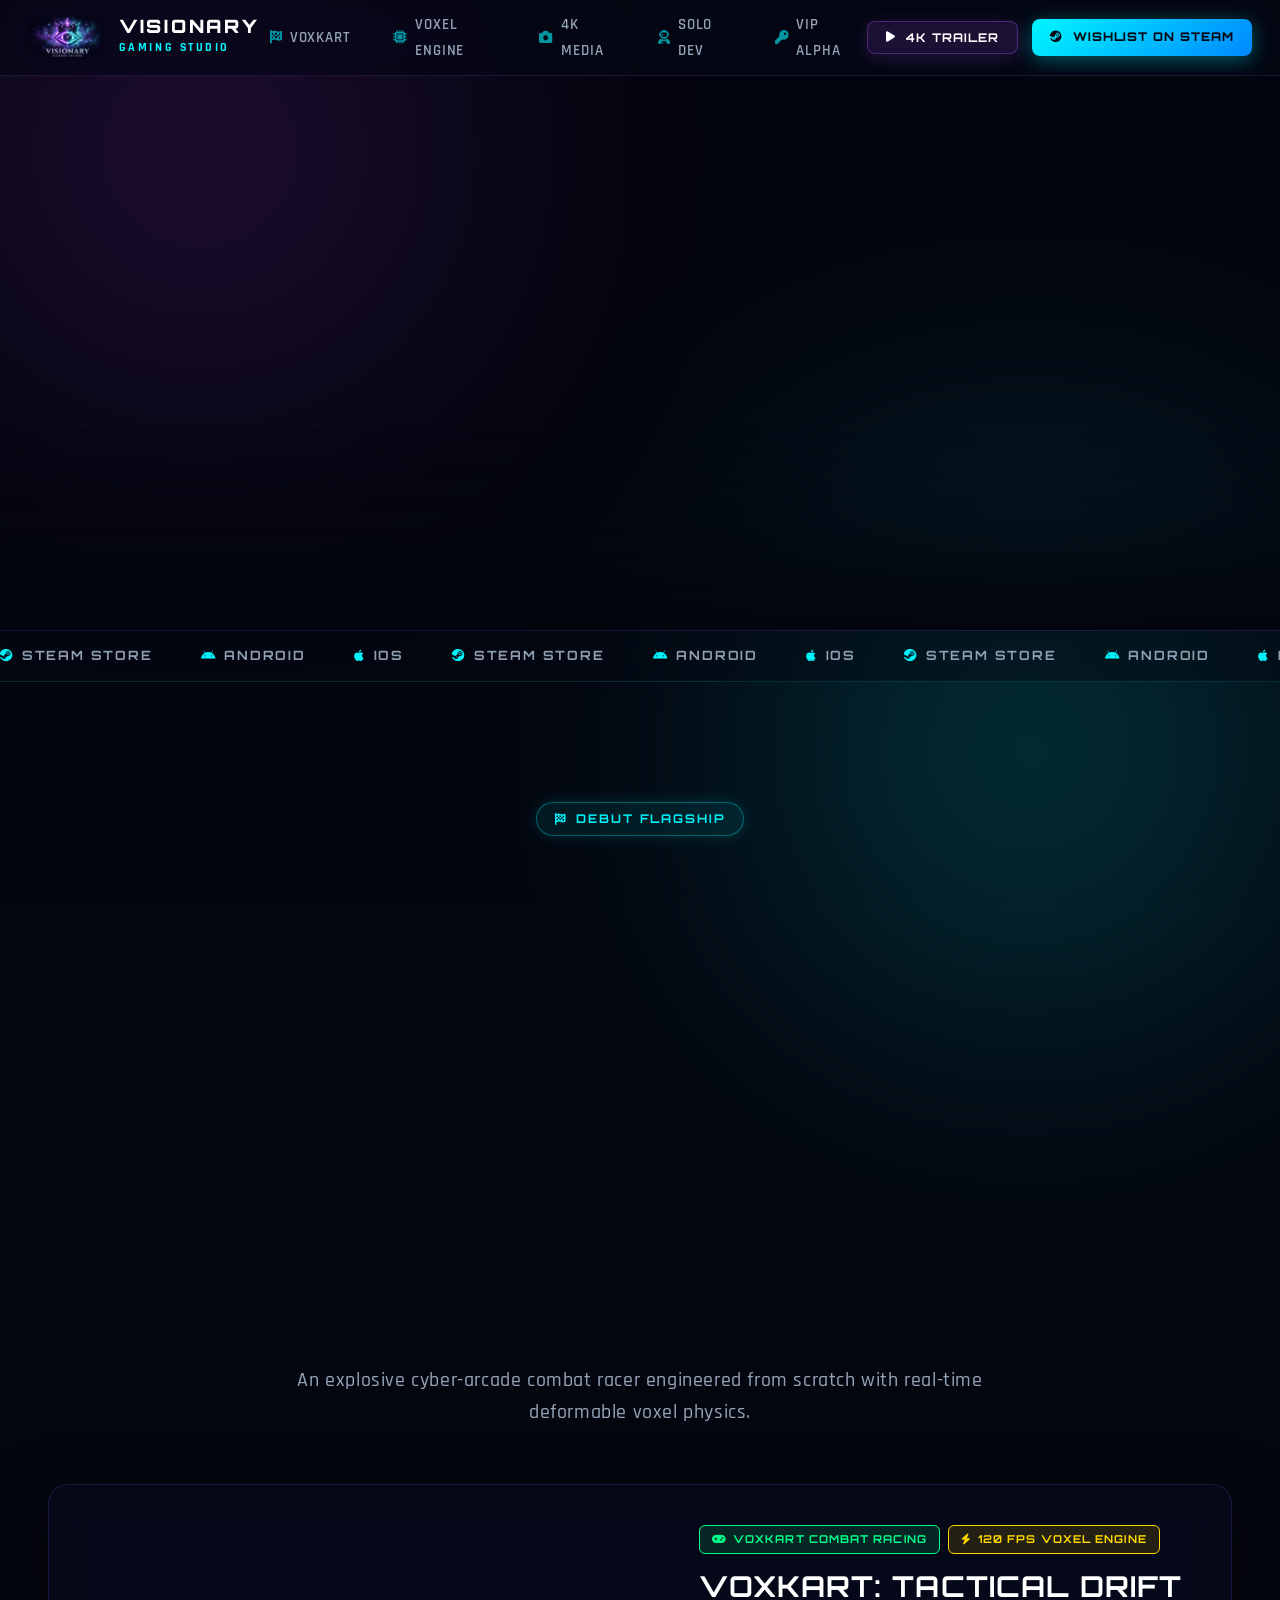
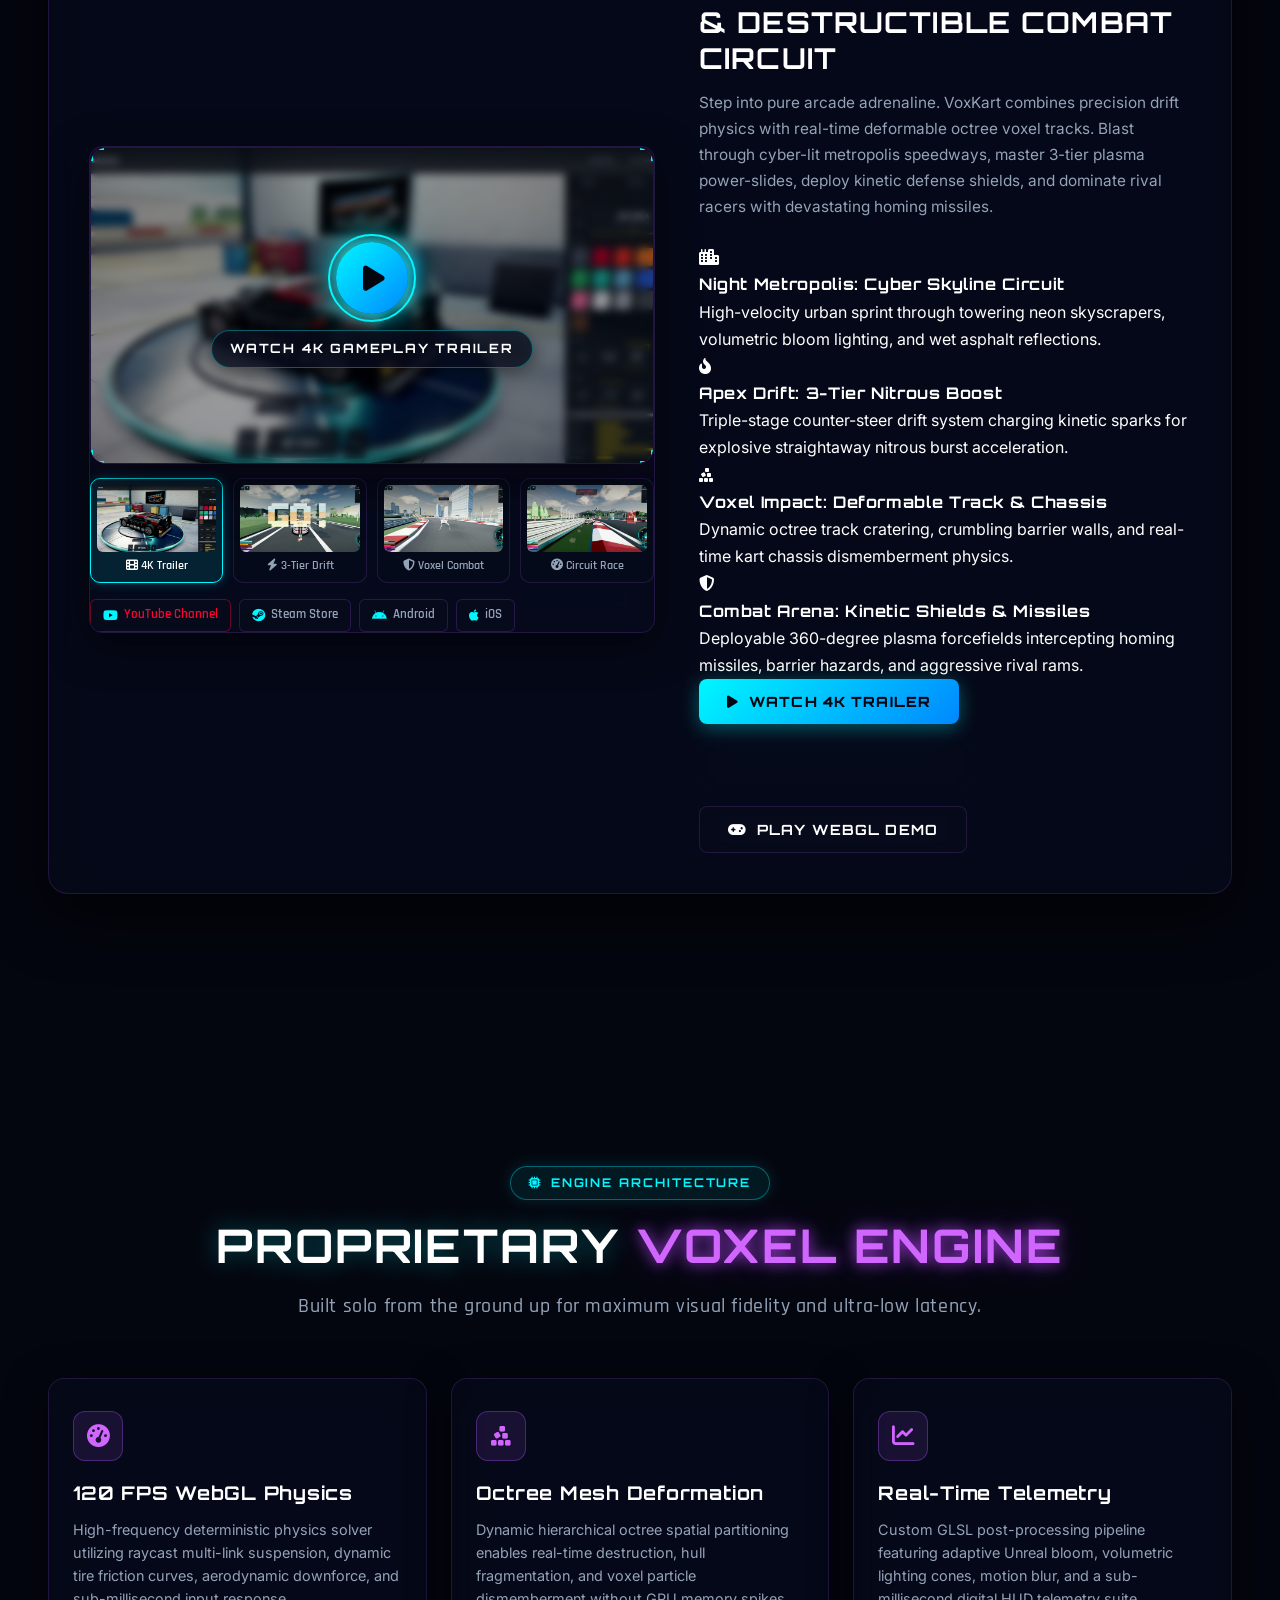
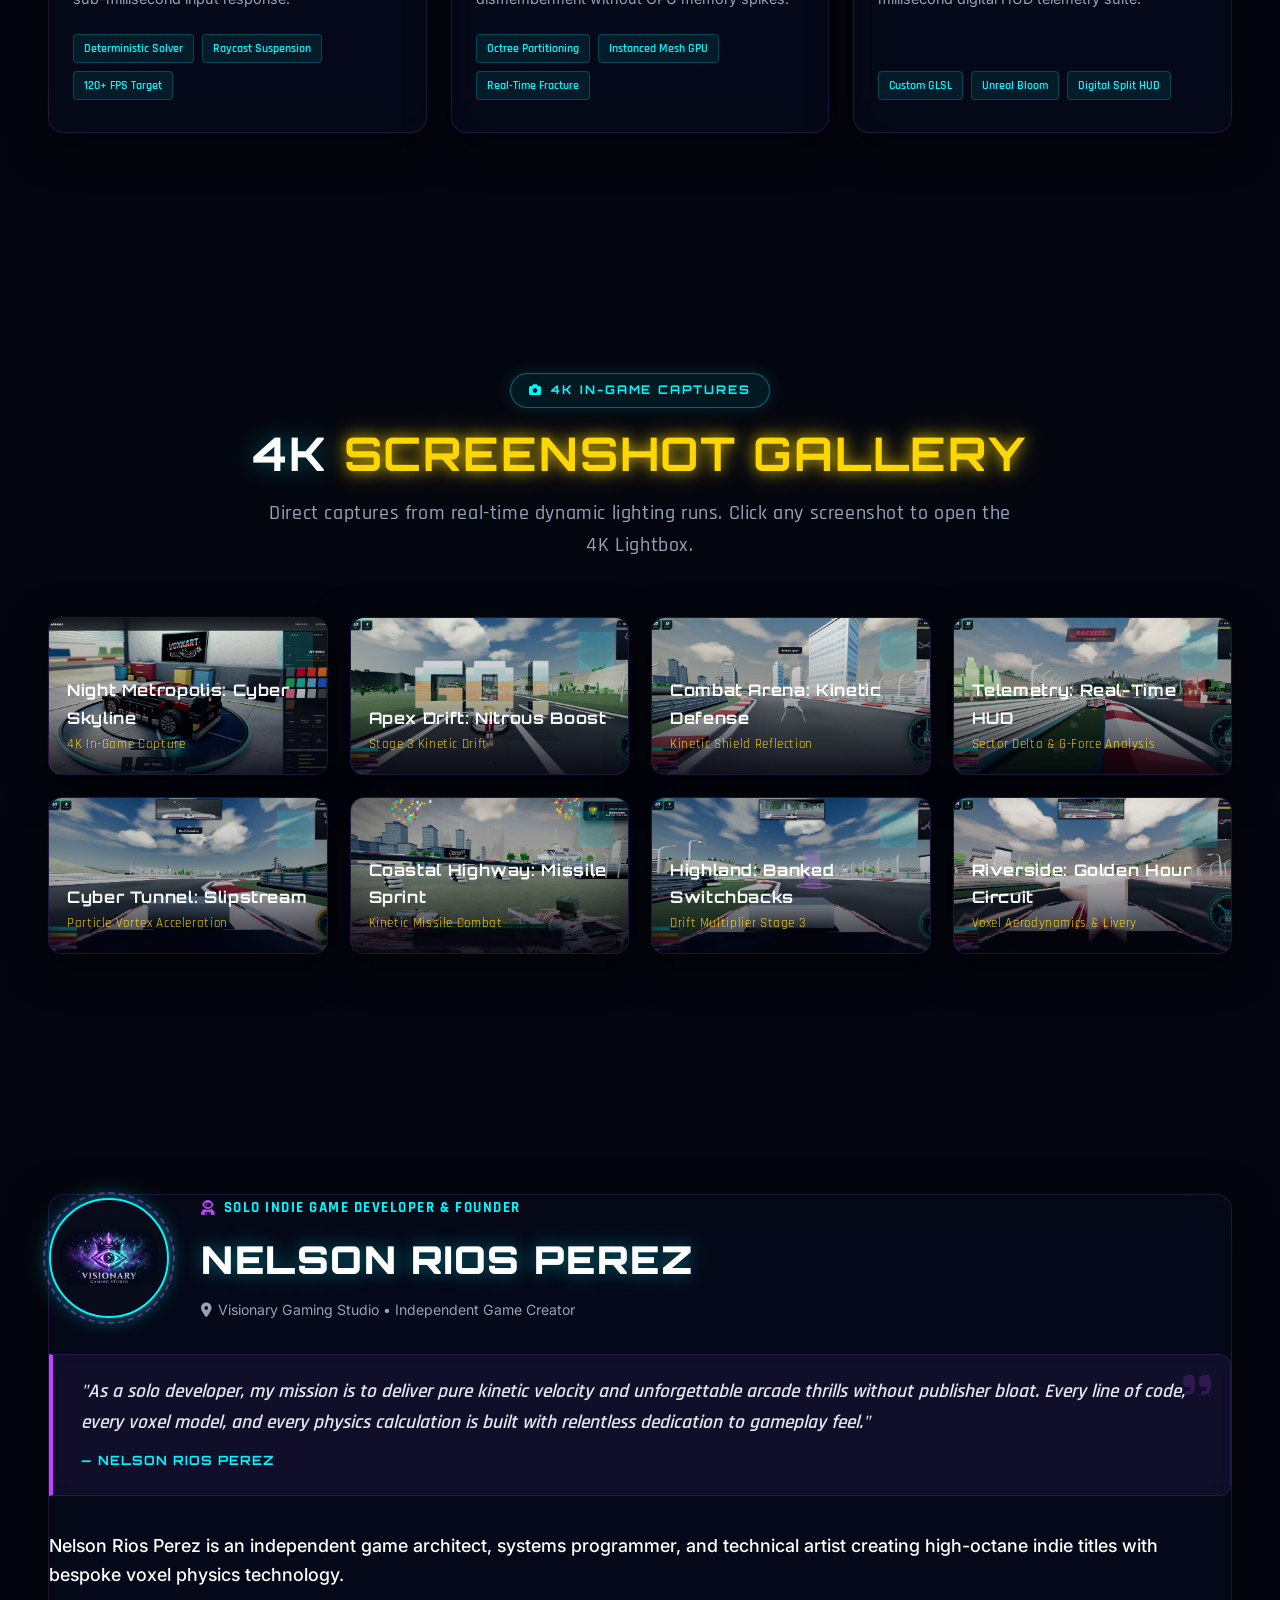
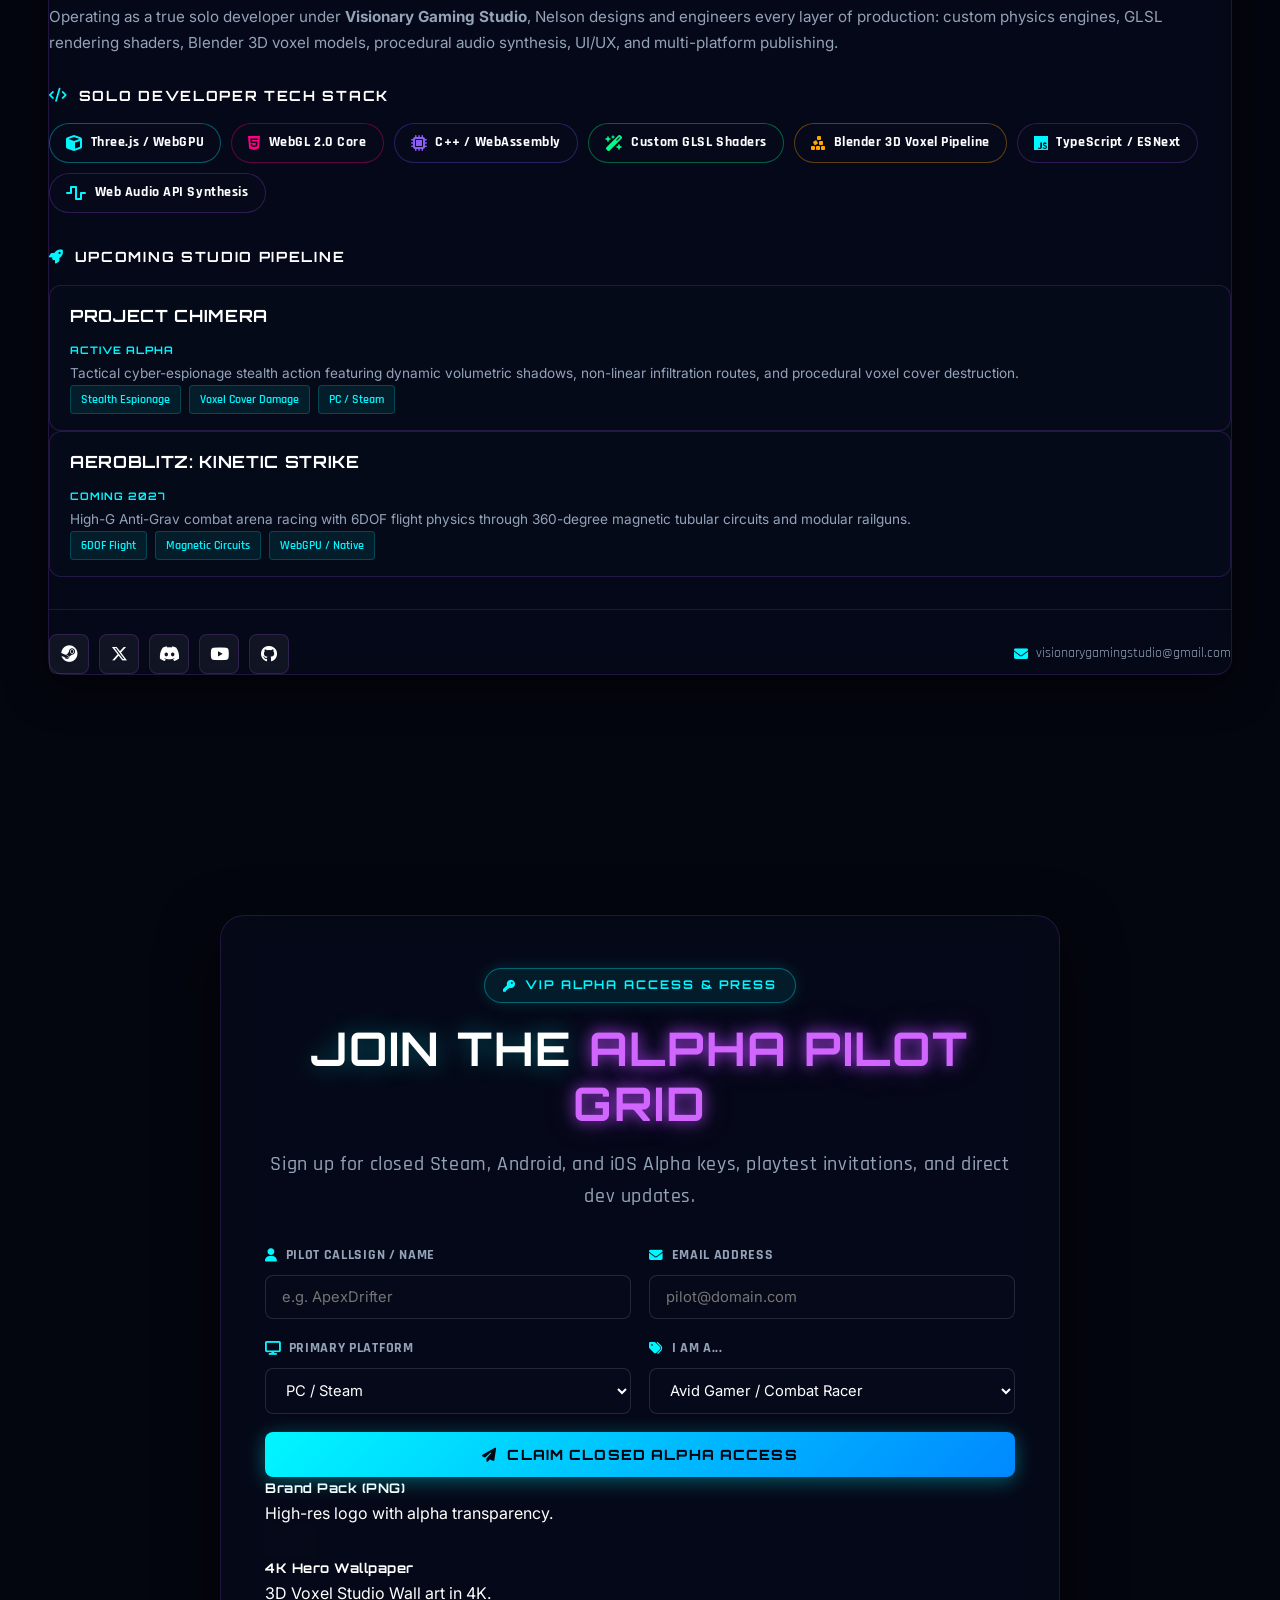
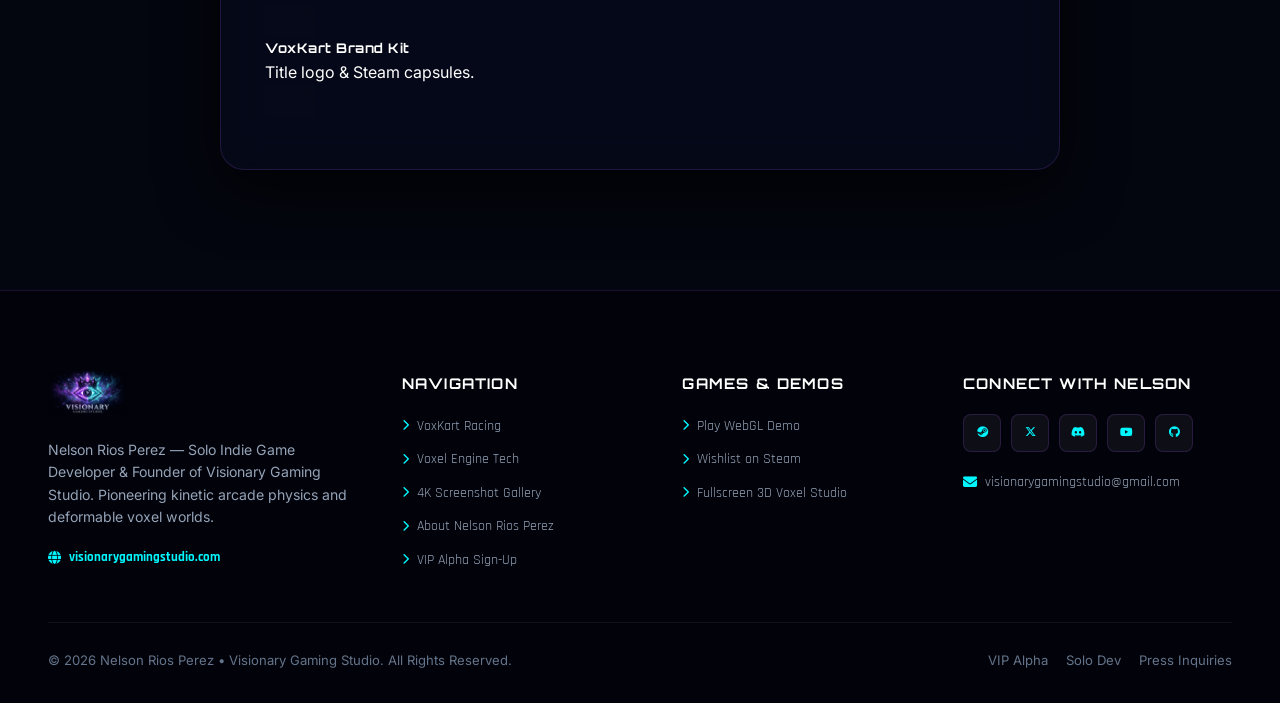
==== index.html @ ca2ad006 "Update game showcase wording and refresh all 8 HD gameplay screenshots with descriptive titles" ====
<!DOCTYPE html>
<html lang="en">
<head>
    <meta charset="UTF-8">
    <meta name="viewport" content="width=device-width, initial-scale=1.0, maximum-scale=5.0">
    <title>Nelson Rios Perez | Visionary Gaming Studio — Solo Indie Game Developer</title>
    
    <!-- Primary Meta Tags -->
    <meta name="title" content="Nelson Rios Perez | Visionary Gaming Studio — Solo Indie Game Developer">
    <meta name="description" content="Official solo indie game developer portfolio of Nelson Rios Perez, founder of Visionary Gaming Studio. Creator of VoxKart Racing, Project Chimera, and Aeroblitz: Kinetic Strike.">
    <meta name="keywords" content="Nelson Rios Perez, Visionary Gaming Studio, VoxKart Racing, Solo Indie Game Developer, Project Chimera, Aeroblitz Kinetic Strike, Three.js, Voxel Physics Engine, Steam Games, WebGL Racing, Indie Game Dev">
    <meta name="author" content="Nelson Rios Perez">
    <meta name="theme-color" content="#070712">

    <!-- Open Graph / Facebook / Discord -->
    <meta property="og:type" content="website">
    <meta property="og:url" content="https://visionarygamingstudio.com/">
    <meta property="og:title" content="Nelson Rios Perez | Visionary Gaming Studio — Solo Indie Game Developer">
    <meta property="og:description" content="Official portfolio of solo indie developer Nelson Rios Perez. Engineering high-speed arcade combat, deformable voxel worlds, and pulse-pounding racing games.">
    <meta property="og:image" content="assets/images/voxkart_screen_1.jpg">

    <!-- Twitter -->
    <meta property="twitter:card" content="summary_large_image">
    <meta property="twitter:url" content="https://visionarygamingstudio.com/">
    <meta property="twitter:title" content="Nelson Rios Perez | Visionary Gaming Studio">
    <meta property="twitter:description" content="Solo indie game developer & creator of VoxKart Racing, Project Chimera, and Aeroblitz.">
    <meta property="twitter:image" content="assets/images/voxkart_screen_1.jpg">

    <link rel="icon" type="image/png" href="assets/images/logo_transparent.png">

    <!-- Google Fonts -->
    <link rel="preconnect" href="https://fonts.googleapis.com">
    <link rel="preconnect" href="https://fonts.gstatic.com" crossorigin>
    <link href="https://fonts.googleapis.com/css2?family=Orbitron:ital,wght@0,500;0,700;0,900;1,800;1,900&family=Rajdhani:wght@500;600;700&family=Inter:wght@300;400;500;600;700&display=swap" rel="stylesheet">

    <!-- Font Awesome Icons -->
    <link rel="stylesheet" href="https://cdnjs.cloudflare.com/ajax/libs/font-awesome/6.5.1/css/all.min.css">

    <!-- Main Stylesheet -->
    <link rel="stylesheet" href="css/style.css">

    <!-- Three.js Import Map -->
    <script type="importmap">
    {
      "imports": {
        "three": "https://unpkg.com/three@0.160.0/build/three.module.js",
        "three/addons/": "https://unpkg.com/three@0.160.0/examples/jsm/"
      }
    }
    </script>
</head>
<body class="cyber-theme">

    <!-- FULL-SITE GLOBAL 3D VOXEL COSMOS BACKGROUND (MULTI-COLOR & MULTI-SIZE CUBES) -->
    <canvas id="global-voxel-canvas"></canvas>

    <!-- SCANLINE & GLOW OVERLAY -->
    <div class="crt-overlay"></div>
    <div class="ambient-glow glow-top-left"></div>
    <div class="ambient-glow glow-bottom-right"></div>

    <!-- MAIN HEADER NAVIGATION -->
    <header class="studio-header">
        <div class="header-container">
            <a href="#hero" class="brand-link" aria-label="Visionary Gaming Studio Home">
                <img src="assets/images/logo_transparent.png" alt="Visionary Gaming Studio Logo" class="nav-logo header-logo-animated">
                <div class="brand-text">
                    <span class="brand-name">VISIONARY</span>
                    <span class="brand-sub">GAMING STUDIO</span>
                </div>
            </a>

            <!-- DESKTOP NAV -->
            <nav class="desktop-nav" aria-label="Main Navigation">
                <a href="#games" class="nav-item"><i class="fa-solid fa-flag-checkered"></i> VoxKart</a>
                <a href="#tech" class="nav-item"><i class="fa-solid fa-microchip"></i> Voxel Engine</a>
                <a href="#media" class="nav-item"><i class="fa-solid fa-camera"></i> 4K Media</a>
                <a href="#about" class="nav-item"><i class="fa-solid fa-user-astronaut"></i> Solo Dev</a>
                <a href="#signup" class="nav-item"><i class="fa-solid fa-key"></i> VIP Alpha</a>
            </nav>

            <!-- ACTION BUTTONS -->
            <div class="header-actions">
                <button class="btn btn-cyber-secondary btn-sm" id="btn-header-trailer" title="Watch 4K Gameplay Trailer">
                    <i class="fa-solid fa-play"></i> 4K TRAILER
                </button>
                <a href="https://store.steampowered.com" target="_blank" rel="noopener" class="btn btn-cyber-primary btn-sm" id="btn-header-wishlist">
                    <i class="fa-brands fa-steam"></i> WISHLIST ON STEAM
                </a>
                <button class="mobile-toggle" id="mobile-menu-btn" aria-label="Toggle Mobile Menu">
                    <span></span><span></span><span></span>
                </button>
            </div>
        </div>

        <!-- MOBILE DRAWER NAV -->
        <div class="mobile-drawer" id="mobile-drawer">
            <a href="#games" class="mobile-nav-item"><i class="fa-solid fa-flag-checkered"></i> VoxKart Racing</a>
            <a href="#tech" class="mobile-nav-item"><i class="fa-solid fa-microchip"></i> Proprietary Voxel Engine</a>
            <a href="#media" class="mobile-nav-item"><i class="fa-solid fa-camera"></i> 4K Screenshot Gallery</a>
            <a href="#about" class="mobile-nav-item"><i class="fa-solid fa-user-astronaut"></i> About Solo Developer</a>
            <a href="#signup" class="mobile-nav-item"><i class="fa-solid fa-key"></i> VIP Alpha Access & Press</a>
            <button class="btn btn-cyber-secondary btn-block" id="btn-mobile-trailer" style="margin-top: 1rem;">
                <i class="fa-solid fa-play"></i> WATCH 4K TRAILER
            </button>
            <a href="https://store.steampowered.com" target="_blank" rel="noopener" class="btn btn-cyber-primary btn-block" style="margin-top: 0.5rem;">
                <i class="fa-brands fa-steam"></i> WISHLIST ON STEAM
            </a>
        </div>
    </header>

    <!-- MAIN SITE CONTAINER -->
    <main>

        <!-- 1. HERO BANNER (STATIONARY 3D VOXEL EMBLEM WITH SLOW GRAVITY BLENDED INTO BACKGROUND) -->
        <section id="hero" class="hero-voxel-banner">
            <div id="hero-3d-banner-viewport" class="hero-3d-banner-viewport"></div>
            <div class="banner-gradient-blend"></div>
        </section>

        <!-- DISTRIBUTION & PLATFORM PARTNER TICKER (STEAM STORE • ANDROID • IOS) -->
        <div class="tech-ticker-wrapper">
            <div class="tech-ticker-track">
                <span class="ticker-item"><i class="fa-brands fa-steam"></i> STEAM STORE</span>
                <span class="ticker-item"><i class="fa-brands fa-android"></i> ANDROID</span>
                <span class="ticker-item"><i class="fa-brands fa-apple"></i> IOS</span>
                <span class="ticker-item"><i class="fa-brands fa-steam"></i> STEAM STORE</span>
                <span class="ticker-item"><i class="fa-brands fa-android"></i> ANDROID</span>
                <span class="ticker-item"><i class="fa-brands fa-apple"></i> IOS</span>
                <span class="ticker-item"><i class="fa-brands fa-steam"></i> STEAM STORE</span>
                <span class="ticker-item"><i class="fa-brands fa-android"></i> ANDROID</span>
                <span class="ticker-item"><i class="fa-brands fa-apple"></i> IOS</span>
                <span class="ticker-item"><i class="fa-brands fa-steam"></i> STEAM STORE</span>
                <span class="ticker-item"><i class="fa-brands fa-android"></i> ANDROID</span>
                <span class="ticker-item"><i class="fa-brands fa-apple"></i> IOS</span>
                <span class="ticker-item"><i class="fa-brands fa-steam"></i> STEAM STORE</span>
                <span class="ticker-item"><i class="fa-brands fa-android"></i> ANDROID</span>
                <span class="ticker-item"><i class="fa-brands fa-apple"></i> IOS</span>
                <span class="ticker-item"><i class="fa-brands fa-steam"></i> STEAM STORE</span>
                <span class="ticker-item"><i class="fa-brands fa-android"></i> ANDROID</span>
                <span class="ticker-item"><i class="fa-brands fa-apple"></i> IOS</span>
                <span class="ticker-item"><i class="fa-brands fa-steam"></i> STEAM STORE</span>
                <span class="ticker-item"><i class="fa-brands fa-android"></i> ANDROID</span>
                <span class="ticker-item"><i class="fa-brands fa-apple"></i> IOS</span>
                <span class="ticker-item"><i class="fa-brands fa-steam"></i> STEAM STORE</span>
                <span class="ticker-item"><i class="fa-brands fa-android"></i> ANDROID</span>
                <span class="ticker-item"><i class="fa-brands fa-apple"></i> IOS</span>
            </div>
        </div>

        <!-- 2. FLAGSHIP GAME SHOWCASE SECTION -->
        <section id="games" class="section games-section">
            <div class="container">
                <div class="section-header text-center flagship-header-block">
                    <div class="section-badge"><i class="fa-solid fa-flag-checkered"></i> DEBUT FLAGSHIP</div>
                    
                    <!-- 3D ANIMATED VOXKART LOGO LOOP (100% TRANSPARENT GPU BLEND) -->
                    <div class="voxkart-3d-logo-blend-wrapper">
                        <canvas id="voxkart-3d-logo-canvas" class="voxkart-3d-logo-canvas"></canvas>
                        <h2 class="sr-only">VOXKART RACING</h2>
                    </div>

                    <p class="section-subtitle">
                        An explosive cyber-arcade combat racer engineered from scratch with real-time deformable voxel physics.
                    </p>
                </div>

                <!-- WIDESCREEN 2-COLUMN SHOWCASE CARD -->
                <div class="game-feature-grid">
                    <!-- LEFT COLUMN: VIDEO PLAYER & THUMBNAILS -->
                    <div class="game-media-column">
                        <div class="media-display-card">
                            <!-- EMBEDDED VIDEO PLAYER WITH CUSTOM CYBER OVERLAY & POSTER -->
                            <div class="video-preview-wrapper" id="video-card-trigger">
                                <video id="flagship-inline-video" class="video-poster-img" poster="assets/images/voxkart_screen_1.jpg" preload="auto" muted loop playsinline autoplay>
                                    <source src="assets/videos/voxkart_clip_race.mp4" type="video/mp4">
                                    Your browser does not support HTML5 video.
                                </video>
                                <div class="video-play-overlay">
                                    <div class="pulse-play-btn"><i class="fa-solid fa-play"></i></div>
                                    <span class="play-hint">WATCH 4K GAMEPLAY TRAILER</span>
                                </div>
                                <div class="media-corner-accent corner-tl"></div>
                                <div class="media-corner-accent corner-tr"></div>
                                <div class="media-corner-accent corner-bl"></div>
                                <div class="media-corner-accent corner-br"></div>
                            </div>

                            <!-- VIDEO THUMBNAIL SWITCHER STRIP -->
                            <div class="video-thumbnails-strip">
                                <div class="thumb-item active" data-video-src="assets/videos/voxkart_trailer_web.mp4" data-youtube-id="HfrzjO09BY0" data-poster="assets/images/voxkart_screen_1.jpg" data-title="Night Metropolis: 4K Gameplay Trailer">
                                    <img src="assets/images/voxkart_screen_1.jpg" alt="Night Metropolis 4K Trailer">
                                    <span><i class="fa-solid fa-film"></i> 4K Trailer</span>
                                </div>
                                <div class="thumb-item" data-video-src="assets/videos/voxkart_clip_drift.mp4" data-youtube-id="1iRomnKB4wQ" data-poster="assets/images/voxkart_screen_2.jpg" data-title="Apex Drift: Stage-3 Nitrous Boost">
                                    <img src="assets/images/voxkart_screen_2.jpg" alt="Apex Drift Boost Preview">
                                    <span><i class="fa-solid fa-bolt"></i> 3-Tier Drift</span>
                                </div>
                                <div class="thumb-item" data-video-src="assets/videos/voxkart_clip_combat.mp4" data-youtube-id="6iZs2kAW_xM" data-poster="assets/images/voxkart_screen_3.jpg" data-title="Combat Arena: Kinetic Forcefield Defense">
                                    <img src="assets/images/voxkart_screen_3.jpg" alt="Combat Arena Preview">
                                    <span><i class="fa-solid fa-shield-halved"></i> Voxel Combat</span>
                                </div>
                                <div class="thumb-item" data-video-src="assets/videos/voxkart_clip_race.mp4" data-youtube-id="HfrzjO09BY0" data-poster="assets/images/voxkart_screen_4.jpg" data-title="Telemetry HUD: G-Force & Lap Analysis">
                                    <img src="assets/images/voxkart_screen_4.jpg" alt="Telemetry HUD Preview">
                                    <span><i class="fa-solid fa-gauge-high"></i> Circuit Race</span>
                                </div>
                            </div>

                            <!-- PLATFORM AVAILABILITY PILLS -->
                            <div class="game-meta-pills">
                                <a href="https://www.youtube.com/channel/UCWjUcwF-49zWNMt8-PW7FOQ" target="_blank" rel="noopener" class="meta-pill" style="color: #ff0033; border-color: rgba(255, 0, 51, 0.4); text-decoration: none;"><i class="fa-brands fa-youtube"></i> YouTube Channel</a>
                                <span class="meta-pill"><i class="fa-brands fa-steam"></i> Steam Store</span>
                                <span class="meta-pill"><i class="fa-brands fa-android"></i> Android</span>
                                <span class="meta-pill"><i class="fa-brands fa-apple"></i> iOS</span>
                            </div>
                        </div>
                    </div>

                    <!-- RIGHT COLUMN: GAME HEADLINE, DESCRIPTION & 4 FEATURE CHIPS -->
                    <div class="game-info-column">
                        <div class="game-badge-row">
                            <span class="game-badge neon-green"><i class="fa-solid fa-gamepad"></i> VOXKART COMBAT RACING</span>
                            <span class="game-badge neon-gold"><i class="fa-solid fa-bolt"></i> 120 FPS VOXEL ENGINE</span>
                        </div>
                        <h3 class="game-headline">VOXKART: TACTICAL DRIFT & DESTRUCTIBLE COMBAT CIRCUIT</h3>
                        <p class="game-body-text">
                            Step into pure arcade adrenaline. VoxKart combines precision drift physics with real-time deformable octree voxel tracks. 
                            Blast through cyber-lit metropolis speedways, master 3-tier plasma power-slides, deploy kinetic defense shields, and dominate rival racers with devastating homing missiles.
                        </p>
                        
                        <!-- 4 KEY FEATURE CHIPS -->
                        <div class="feature-chips-grid">
                            <div class="feature-chip-card">
                                <div class="feature-chip-icon"><i class="fa-solid fa-city"></i></div>
                                <div class="feature-chip-info">
                                    <h4>Night Metropolis: Cyber Skyline Circuit</h4>
                                    <p>High-velocity urban sprint through towering neon skyscrapers, volumetric bloom lighting, and wet asphalt reflections.</p>
                                </div>
                            </div>

                            <div class="feature-chip-card">
                                <div class="feature-chip-icon"><i class="fa-solid fa-fire-flame-curved"></i></div>
                                <div class="feature-chip-info">
                                    <h4>Apex Drift: 3-Tier Nitrous Boost</h4>
                                    <p>Triple-stage counter-steer drift system charging kinetic sparks for explosive straightaway nitrous burst acceleration.</p>
                                </div>
                            </div>

                            <div class="feature-chip-card">
                                <div class="feature-chip-icon"><i class="fa-solid fa-cubes-stacked"></i></div>
                                <div class="feature-chip-info">
                                    <h4>Voxel Impact: Deformable Track & Chassis</h4>
                                    <p>Dynamic octree track cratering, crumbling barrier walls, and real-time kart chassis dismemberment physics.</p>
                                </div>
                            </div>

                            <div class="feature-chip-card">
                                <div class="feature-chip-icon"><i class="fa-solid fa-shield-halved"></i></div>
                                <div class="feature-chip-info">
                                    <h4>Combat Arena: Kinetic Shields & Missiles</h4>
                                    <p>Deployable 360-degree plasma forcefields intercepting homing missiles, barrier hazards, and aggressive rival rams.</p>
                                </div>
                            </div>
                        </div>
                        
                        <div class="game-action-buttons">
                            <button id="btn-showcase-trailer" class="btn btn-cyber-primary btn-lg">
                                <i class="fa-solid fa-play"></i> WATCH 4K TRAILER
                            </button>
                            <a href="https://store.steampowered.com" target="_blank" rel="noopener" class="btn btn-cyber-secondary btn-lg">
                                <i class="fa-brands fa-steam"></i> WISHLIST ON STEAM
                            </a>
                            <button id="btn-showcase-launch" class="btn btn-cyber-glass btn-lg">
                                <i class="fa-solid fa-gamepad"></i> PLAY WEBGL DEMO
                            </button>
                        </div>
                    </div>
                </div>
            </div>
        </section>

        <!-- 3. PROPRIETARY VOXEL ENGINE SECTION -->
        <section id="tech" class="section tech-section">
            <div class="container">
                <div class="section-header text-center">
                    <div class="section-badge"><i class="fa-solid fa-microchip"></i> ENGINE ARCHITECTURE</div>
                    <h2 class="section-title">PROPRIETARY <span class="neon-purple-text">VOXEL ENGINE</span></h2>
                    <p class="section-subtitle">
                        Built solo from the ground up for maximum visual fidelity and ultra-low latency.
                    </p>
                </div>

                <!-- 3 CLEAN SPACIOUS GLASS CARDS -->
                <div class="tech-card-grid">
                    <!-- TECH CARD 1 -->
                    <div class="tech-card">
                        <div class="tech-icon-box"><i class="fa-solid fa-gauge-high"></i></div>
                        <h3 class="tech-card-title">120 FPS WebGL Physics</h3>
                        <p class="tech-card-text">
                            High-frequency deterministic physics solver utilizing raycast multi-link suspension, dynamic tire friction curves, aerodynamic downforce, and sub-millisecond input response.
                        </p>
                        <div class="tech-tags">
                            <span>Deterministic Solver</span>
                            <span>Raycast Suspension</span>
                            <span>120+ FPS Target</span>
                        </div>
                    </div>

                    <!-- TECH CARD 2 -->
                    <div class="tech-card">
                        <div class="tech-icon-box"><i class="fa-solid fa-cubes-stacked"></i></div>
                        <h3 class="tech-card-title">Octree Mesh Deformation</h3>
                        <p class="tech-card-text">
                            Dynamic hierarchical octree spatial partitioning enables real-time destruction, hull fragmentation, and voxel particle dismemberment without GPU memory spikes.
                        </p>
                        <div class="tech-tags">
                            <span>Octree Partitioning</span>
                            <span>Instanced Mesh GPU</span>
                            <span>Real-Time Fracture</span>
                        </div>
                    </div>

                    <!-- TECH CARD 3 -->
                    <div class="tech-card">
                        <div class="tech-icon-box"><i class="fa-solid fa-chart-line"></i></div>
                        <h3 class="tech-card-title">Real-Time Telemetry</h3>
                        <p class="tech-card-text">
                            Custom GLSL post-processing pipeline featuring adaptive Unreal bloom, volumetric lighting cones, motion blur, and a sub-millisecond digital HUD telemetry suite.
                        </p>
                        <div class="tech-tags">
                            <span>Custom GLSL</span>
                            <span>Unreal Bloom</span>
                            <span>Digital Split HUD</span>
                        </div>
                    </div>
                </div>
            </div>
        </section>

        <!-- 4. 4K IN-GAME GALLERY SECTION -->
        <section id="media" class="section media-section">
            <div class="container">
                <div class="section-header text-center">
                    <div class="section-badge"><i class="fa-solid fa-camera"></i> 4K IN-GAME CAPTURES</div>
                    <h2 class="section-title">4K <span class="neon-gold-text">SCREENSHOT GALLERY</span></h2>
                    <p class="section-subtitle">
                        Direct captures from real-time dynamic lighting runs. Click any screenshot to open the 4K Lightbox.
                    </p>
                </div>

                <!-- 4-COLUMN MODERN CARD GRID -->
                <div class="gallery-grid">
                    <!-- IMAGE 1 -->
                    <div class="gallery-card" data-full="assets/images/voxkart_screen_1.jpg" data-title="Night Metropolis: Cyber City Skyline" data-desc="High-speed neon night circuit with towering cyber skyscrapers, volumetric light cones, and wet asphalt reflections.">
                        <img src="assets/images/voxkart_screen_1.jpg" alt="Night Metropolis Cyber City" loading="lazy">
                        <div class="gallery-card-overlay">
                            <div class="gallery-zoom-icon"><i class="fa-solid fa-magnifying-glass-plus"></i></div>
                            <h4>Night Metropolis: Cyber Skyline</h4>
                            <p>4K In-Game Capture</p>
                        </div>
                    </div>

                    <!-- IMAGE 2 -->
                    <div class="gallery-card" data-full="assets/images/voxkart_screen_2.jpg" data-title="Apex Drift: Stage-3 Nitrous Boost" data-desc="Precision power-sliding through banked hairpin turns with triple-tier drift nitrous ignition.">
                        <img src="assets/images/voxkart_screen_2.jpg" alt="Apex Drift Gameplay" loading="lazy">
                        <div class="gallery-card-overlay">
                            <div class="gallery-zoom-icon"><i class="fa-solid fa-magnifying-glass-plus"></i></div>
                            <h4>Apex Drift: Nitrous Boost</h4>
                            <p>Stage 3 Kinetic Drift</p>
                        </div>
                    </div>

                    <!-- IMAGE 3 -->
                    <div class="gallery-card" data-full="assets/images/voxkart_screen_3.jpg" data-title="Combat Arena: Kinetic Shield Defense" data-desc="Deployable 360-degree plasma forcefield intercepting homing missiles and rival kart shunts.">
                        <img src="assets/images/voxkart_screen_3.jpg" alt="Combat Arena Gameplay" loading="lazy">
                        <div class="gallery-card-overlay">
                            <div class="gallery-zoom-icon"><i class="fa-solid fa-magnifying-glass-plus"></i></div>
                            <h4>Combat Arena: Kinetic Defense</h4>
                            <p>Kinetic Shield Reflection</p>
                        </div>
                    </div>

                    <!-- IMAGE 4 -->
                    <div class="gallery-card" data-full="assets/images/voxkart_screen_4.jpg" data-title="Telemetry HUD: Real-Time Sector Analysis" data-desc="Comprehensive digital telemetry HUD showing sector delta timers, G-force vectors, and boost pressure.">
                        <img src="assets/images/voxkart_screen_4.jpg" alt="Lap Telemetry HUD" loading="lazy">
                        <div class="gallery-card-overlay">
                            <div class="gallery-zoom-icon"><i class="fa-solid fa-magnifying-glass-plus"></i></div>
                            <h4>Telemetry: Real-Time HUD</h4>
                            <p>Sector Delta & G-Force Analysis</p>
                        </div>
                    </div>

                    <!-- IMAGE 5 -->
                    <div class="gallery-card" data-full="assets/images/game_cyber_tunnel.png" data-title="Cyber Tunnel: Particle Slipstream Acceleration" data-desc="High-speed neon tunnel with reflective wet tarmac and dynamic particle vortex acceleration.">
                        <img src="assets/images/game_cyber_tunnel.png" alt="Cyber Tunnel Gameplay" loading="lazy">
                        <div class="gallery-card-overlay">
                            <div class="gallery-zoom-icon"><i class="fa-solid fa-magnifying-glass-plus"></i></div>
                            <h4>Cyber Tunnel: Slipstream</h4>
                            <p>Particle Vortex Acceleration</p>
                        </div>
                    </div>

                    <!-- IMAGE 6 -->
                    <div class="gallery-card" data-full="assets/images/game_coastal_combat.png" data-title="Coastal Highway: High-Speed Missile Sprint" data-desc="Missile lock-on and plasma shield deflection at 180 MPH along the ocean boardwalk.">
                        <img src="assets/images/game_coastal_combat.png" alt="Coastal Combat Gameplay" loading="lazy">
                        <div class="gallery-card-overlay">
                            <div class="gallery-zoom-icon"><i class="fa-solid fa-magnifying-glass-plus"></i></div>
                            <h4>Coastal Highway: Missile Sprint</h4>
                            <p>Kinetic Missile Combat</p>
                        </div>
                    </div>

                    <!-- IMAGE 7 -->
                    <div class="gallery-card" data-full="assets/images/game_hairpin_drift.png" data-title="Highland Canyons: Banked Hairpin Switchbacks" data-desc="Precision power-sliding through hairpin switchbacks with turbo nitro buildup.">
                        <img src="assets/images/game_hairpin_drift.png" alt="Hairpin Drift Gameplay" loading="lazy">
                        <div class="gallery-card-overlay">
                            <div class="gallery-zoom-icon"><i class="fa-solid fa-magnifying-glass-plus"></i></div>
                            <h4>Highland: Banked Switchbacks</h4>
                            <p>Drift Multiplier Stage 3</p>
                        </div>
                    </div>

                    <!-- IMAGE 8 -->
                    <div class="gallery-card" data-full="assets/images/game_coastal_circuit.png" data-title="Riverside Beach: Golden Hour Aerodynamics" data-desc="Golden hour daylight reflections on custom voxel livery and chrome aerodynamic wings.">
                        <img src="assets/images/game_coastal_circuit.png" alt="Coastal Circuit Gameplay" loading="lazy">
                        <div class="gallery-card-overlay">
                            <div class="gallery-zoom-icon"><i class="fa-solid fa-magnifying-glass-plus"></i></div>
                            <h4>Riverside: Golden Hour Circuit</h4>
                            <p>Voxel Aerodynamics & Livery</p>
                        </div>
                    </div>
                </div>
            </div>
        </section>

        <!-- 5. ABOUT SOLO DEVELOPER SECTION -->
        <section id="about" class="section about-section">
            <div class="container">
                <div class="developer-profile-card">
                    <!-- DEVELOPER HEADER -->
                    <div class="dev-header-grid">
                        <div class="dev-avatar-wrapper">
                            <img src="assets/images/logo_transparent.png" alt="Nelson Rios Perez - Solo Indie Developer" class="dev-avatar-img">
                            <div class="dev-holo-ring"></div>
                        </div>
                        <div class="dev-title-block">
                            <div class="dev-role-badge">
                                <i class="fa-solid fa-user-astronaut"></i> SOLO INDIE GAME DEVELOPER & FOUNDER
                            </div>
                            <h2 class="dev-name">NELSON RIOS PEREZ</h2>
                            <div class="dev-location-tag">
                                <i class="fa-solid fa-location-dot"></i> Visionary Gaming Studio • Independent Game Creator
                            </div>
                        </div>
                    </div>

                    <!-- DEVELOPER VISION QUOTE -->
                    <div class="dev-vision-quote">
                        <i class="fa-solid fa-quote-right dev-quote-icon"></i>
                        <p class="dev-quote-text">
                            "As a solo developer, my mission is to deliver pure kinetic velocity and unforgettable arcade thrills without publisher bloat. Every line of code, every voxel model, and every physics calculation is built with relentless dedication to gameplay feel."
                        </p>
                        <span class="dev-quote-author">— Nelson Rios Perez</span>
                    </div>

                    <!-- BIO TEXT -->
                    <div class="dev-bio-text" style="margin-bottom: 28px;">
                        <p class="lead-text">
                            Nelson Rios Perez is an independent game architect, systems programmer, and technical artist creating high-octane indie titles with bespoke voxel physics technology.
                        </p>
                        <p class="body-text">
                            Operating as a true solo developer under <strong>Visionary Gaming Studio</strong>, Nelson designs and engineers every layer of production: custom physics engines, GLSL rendering shaders, Blender 3D voxel models, procedural audio synthesis, UI/UX, and multi-platform publishing.
                        </p>
                    </div>

                    <!-- TECHNICAL STACK BADGES -->
                    <div class="tech-stack-container">
                        <h4 class="dev-section-subtitle"><i class="fa-solid fa-code"></i> SOLO DEVELOPER TECH STACK</h4>
                        <div class="tech-stack-badges">
                            <span class="tech-badge badge-threejs"><i class="fa-solid fa-cube"></i> Three.js / WebGPU</span>
                            <span class="tech-badge badge-webgl"><i class="fa-brands fa-html5"></i> WebGL 2.0 Core</span>
                            <span class="tech-badge badge-wasm"><i class="fa-solid fa-microchip"></i> C++ / WebAssembly</span>
                            <span class="tech-badge badge-glsl"><i class="fa-solid fa-wand-magic-sparkles"></i> Custom GLSL Shaders</span>
                            <span class="tech-badge badge-blender"><i class="fa-solid fa-cubes-stacked"></i> Blender 3D Voxel Pipeline</span>
                            <span class="tech-badge"><i class="fa-brands fa-js"></i> TypeScript / ESNext</span>
                            <span class="tech-badge"><i class="fa-solid fa-wave-square"></i> Web Audio API Synthesis</span>
                        </div>
                    </div>

                    <!-- UPCOMING PIPELINE -->
                    <div class="pipeline-section-wrapper">
                        <h4 class="dev-section-subtitle"><i class="fa-solid fa-rocket"></i> UPCOMING STUDIO PIPELINE</h4>
                        <div class="pipeline-grid">
                            <!-- PIPELINE 1 -->
                            <div class="pipeline-card">
                                <div class="pipeline-header">
                                    <h4>PROJECT CHIMERA</h4>
                                    <span class="pipeline-status alpha">ACTIVE ALPHA</span>
                                </div>
                                <p class="pipeline-desc">
                                    Tactical cyber-espionage stealth action featuring dynamic volumetric shadows, non-linear infiltration routes, and procedural voxel cover destruction.
                                </p>
                                <div class="tech-tags">
                                    <span>Stealth Espionage</span>
                                    <span>Voxel Cover Damage</span>
                                    <span>PC / Steam</span>
                                </div>
                            </div>

                            <!-- PIPELINE 2 -->
                            <div class="pipeline-card">
                                <div class="pipeline-header">
                                    <h4>AEROBLITZ: KINETIC STRIKE</h4>
                                    <span class="pipeline-status concept">COMING 2027</span>
                                </div>
                                <p class="pipeline-desc">
                                    High-G Anti-Grav combat arena racing with 6DOF flight physics through 360-degree magnetic tubular circuits and modular railguns.
                                </p>
                                <div class="tech-tags">
                                    <span>6DOF Flight</span>
                                    <span>Magnetic Circuits</span>
                                    <span>WebGPU / Native</span>
                                </div>
                            </div>
                        </div>
                    </div>

                    <!-- FOOTER SOCIAL & CONTACT -->
                    <div class="dev-footer-row" style="margin-top: 32px;">
                        <div class="dev-social-group">
                            <a href="https://store.steampowered.com" target="_blank" rel="noopener" class="dev-social-btn" title="Steam Store"><i class="fa-brands fa-steam"></i></a>
                            <a href="https://twitter.com" target="_blank" rel="noopener" class="dev-social-btn" title="Twitter/X"><i class="fa-brands fa-x-twitter"></i></a>
                            <a href="https://discord.com" target="_blank" rel="noopener" class="dev-social-btn" title="Discord"><i class="fa-brands fa-discord"></i></a>
                            <a href="https://www.youtube.com/channel/UCWjUcwF-49zWNMt8-PW7FOQ" target="_blank" rel="noopener" class="dev-social-btn" title="YouTube Channel"><i class="fa-brands fa-youtube"></i></a>
                            <a href="https://github.com" target="_blank" rel="noopener" class="dev-social-btn" title="GitHub"><i class="fa-brands fa-github"></i></a>
                        </div>
                        <p class="contact-email"><i class="fa-solid fa-envelope"></i> <a href="mailto:visionarygamingstudio@gmail.com" style="color: inherit; text-decoration: none;">visionarygamingstudio@gmail.com</a></p>
                    </div>
                </div>
            </div>
        </section>

        <!-- 6. VIP ALPHA SIGN-UP & PRESS SECTION -->
        <section id="signup" class="section contact-section">
            <div class="container">
                <div class="contact-box-card">
                    <div class="contact-header text-center" style="margin-bottom: 32px;">
                        <div class="section-badge"><i class="fa-solid fa-key"></i> VIP ALPHA ACCESS & PRESS</div>
                        <h2 class="section-title">JOIN THE <span class="neon-purple-text">ALPHA PILOT GRID</span></h2>
                        <p class="section-subtitle">
                            Sign up for closed Steam, Android, and iOS Alpha keys, playtest invitations, and direct dev updates.
                        </p>
                    </div>

                    <form id="beta-signup-form" class="cyber-form">
                        <div class="form-row">
                            <div class="form-group">
                                <label for="user-name"><i class="fa-solid fa-user"></i> PILOT CALLSIGN / NAME</label>
                                <input type="text" id="user-name" name="name" placeholder="e.g. ApexDrifter" required>
                            </div>
                            <div class="form-group">
                                <label for="user-email"><i class="fa-solid fa-envelope"></i> EMAIL ADDRESS</label>
                                <input type="email" id="user-email" name="email" placeholder="pilot@domain.com" required>
                            </div>
                        </div>

                        <div class="form-row">
                            <div class="form-group">
                                <label for="user-platform"><i class="fa-solid fa-display"></i> PRIMARY PLATFORM</label>
                                <select id="user-platform" name="platform">
                                    <option value="steam">PC / Steam</option>
                                    <option value="android">Android (Google Play)</option>
                                    <option value="ios">iOS (Apple App Store / TestFlight)</option>
                                </select>
                            </div>
                            <div class="form-group">
                                <label for="user-role"><i class="fa-solid fa-tags"></i> I AM A...</label>
                                <select id="user-role" name="role">
                                    <option value="player">Avid Gamer / Combat Racer</option>
                                    <option value="creator">Content Creator / Streamer</option>
                                    <option value="press">Press / Media Reviewer</option>
                                    <option value="dev">Game Developer / Publisher</option>
                                </select>
                            </div>
                        </div>

                        <button type="submit" class="btn btn-cyber-primary btn-lg btn-block" id="btn-submit-signup">
                            <i class="fa-solid fa-paper-plane"></i> CLAIM CLOSED ALPHA ACCESS
                        </button>
                    </form>

                    <div id="signup-success-msg" class="success-banner" style="display: none;">
                        <i class="fa-solid fa-circle-check"></i>
                        <div>
                            <h4>REGISTRATION CONFIRMED!</h4>
                            <p>Welcome to Visionary Gaming Studio. You'll receive alpha playtest updates and key invites directly.</p>
                        </div>
                    </div>

                    <!-- COMPACT PRESS KIT DOWNLOAD BAR -->
                    <div class="press-kit-compact-grid">
                        <div class="press-kit-compact-card">
                            <div class="press-kit-info">
                                <h5>Brand Pack (PNG)</h5>
                                <p>High-res logo with alpha transparency.</p>
                            </div>
                            <a href="assets/images/logo_transparent.png" download="VisionaryGamingStudio_Logo.png" class="btn btn-cyber-glass btn-sm" title="Download Brand Pack">
                                <i class="fa-solid fa-download"></i>
                            </a>
                        </div>

                        <div class="press-kit-compact-card">
                            <div class="press-kit-info">
                                <h5>4K Hero Wallpaper</h5>
                                <p>3D Voxel Studio Wall art in 4K.</p>
                            </div>
                            <a href="assets/images/logo_dark_voxel.jpg" download="Visionary_3D_Hero.jpg" class="btn btn-cyber-glass btn-sm" title="Download Wallpaper">
                                <i class="fa-solid fa-download"></i>
                            </a>
                        </div>

                        <div class="press-kit-compact-card">
                            <div class="press-kit-info">
                                <h5>VoxKart Brand Kit</h5>
                                <p>Title logo & Steam capsules.</p>
                            </div>
                            <a href="assets/images/voxkart_logo.png" download="VoxKart_Brand_Kit.png" class="btn btn-cyber-glass btn-sm" title="Download Game Kit">
                                <i class="fa-solid fa-download"></i>
                            </a>
                        </div>
                    </div>
                </div>
            </div>
        </section>

    </main>

    <!-- 7. CLEAN MINIMALIST FOOTER -->
    <footer class="studio-footer">
        <div class="container">
            <div class="footer-top-grid">
                <div class="footer-brand-col">
                    <img src="assets/images/logo_transparent.png" alt="Visionary Gaming Studio" class="footer-logo header-logo-animated">
                    <p class="footer-motto">
                        Nelson Rios Perez — Solo Indie Game Developer & Founder of Visionary Gaming Studio. Pioneering kinetic arcade physics and deformable voxel worlds.
                    </p>
                    <div class="domain-badges">
                        <span class="domain-badge"><i class="fa-solid fa-globe"></i> visionarygamingstudio.com</span>
                    </div>
                </div>

                <div class="footer-links-col">
                    <h4>NAVIGATION</h4>
                    <ul>
                        <li><a href="#games"><i class="fa-solid fa-chevron-right"></i> VoxKart Racing</a></li>
                        <li><a href="#tech"><i class="fa-solid fa-chevron-right"></i> Voxel Engine Tech</a></li>
                        <li><a href="#media"><i class="fa-solid fa-chevron-right"></i> 4K Screenshot Gallery</a></li>
                        <li><a href="#about"><i class="fa-solid fa-chevron-right"></i> About Nelson Rios Perez</a></li>
                        <li><a href="#signup"><i class="fa-solid fa-chevron-right"></i> VIP Alpha Sign-Up</a></li>
                    </ul>
                </div>

                <div class="footer-links-col">
                    <h4>GAMES & DEMOS</h4>
                    <ul>
                        <li><a href="#hero" id="footer-play-game-link"><i class="fa-solid fa-chevron-right"></i> Play WebGL Demo</a></li>
                        <li><a href="https://store.steampowered.com" target="_blank" rel="noopener"><i class="fa-solid fa-chevron-right"></i> Wishlist on Steam</a></li>
                        <li><a href="logo_3d.html" target="_blank" rel="noopener"><i class="fa-solid fa-chevron-right"></i> Fullscreen 3D Voxel Studio</a></li>
                    </ul>
                </div>

                <div class="footer-links-col">
                    <h4>CONNECT WITH NELSON</h4>
                    <div class="social-links-row">
                        <a href="https://store.steampowered.com" target="_blank" rel="noopener" class="social-btn" title="Steam Store"><i class="fa-brands fa-steam"></i></a>
                        <a href="https://twitter.com" target="_blank" rel="noopener" class="social-btn" title="Twitter/X"><i class="fa-brands fa-x-twitter"></i></a>
                        <a href="https://discord.com" target="_blank" rel="noopener" class="social-btn" title="Discord"><i class="fa-brands fa-discord"></i></a>
                        <a href="https://www.youtube.com/channel/UCWjUcwF-49zWNMt8-PW7FOQ" target="_blank" rel="noopener" class="social-btn" title="YouTube Channel"><i class="fa-brands fa-youtube"></i></a>
                        <a href="https://github.com" target="_blank" rel="noopener" class="social-btn" title="GitHub"><i class="fa-brands fa-github"></i></a>
                    </div>
                    <p class="contact-email"><i class="fa-solid fa-envelope"></i> <a href="mailto:visionarygamingstudio@gmail.com" style="color: inherit; text-decoration: none;">visionarygamingstudio@gmail.com</a></p>
                </div>
            </div>

            <div class="footer-bottom-row">
                <p>&copy; 2026 Nelson Rios Perez • Visionary Gaming Studio. All Rights Reserved.</p>
                <div class="footer-legal">
                    <a href="#signup">VIP Alpha</a>
                    <a href="#about">Solo Dev</a>
                    <a href="mailto:visionarygamingstudio@gmail.com">Press Inquiries</a>
                </div>
            </div>
        </div>
    </footer>

    <!-- PLAYABLE GAME MODAL OVERLAY -->
    <div class="game-modal" id="game-modal" aria-hidden="true" role="dialog">
        <div class="game-modal-backdrop" id="game-modal-backdrop"></div>
        <div class="game-modal-window">
            <div class="game-modal-header">
                <div class="modal-title-wrap">
                    <img src="assets/images/logo_transparent.png" alt="Visionary Logo" class="modal-mini-logo">
                    <div>
                        <h3>VOXKART RACING (WEBGL LIVE DEMO)</h3>
                        <small>Visionary Gaming Studio • Nelson Rios Perez</small>
                    </div>
                </div>
                <div class="modal-header-actions">
                    <button class="modal-icon-btn" id="btn-fullscreen-game" title="Toggle Fullscreen"><i class="fa-solid fa-expand"></i></button>
                    <button class="modal-icon-btn modal-close-btn" id="btn-close-game-modal" title="Exit Game"><i class="fa-solid fa-xmark"></i></button>
                </div>
            </div>

            <div class="game-modal-body">
                <iframe id="game-iframe" src="" title="VoxKart Playable WebGL Game" allow="autoplay; fullscreen; gamepad"></iframe>
            </div>

            <div class="game-modal-footer">
                <div class="controls-hint">
                    <span><kbd>W</kbd> / <kbd>▲</kbd> Accelerate</span>
                    <span><kbd>A</kbd><kbd>D</kbd> / <kbd>◀</kbd><kbd>▶</kbd> Steer</span>
                    <span><kbd>S</kbd> / <kbd>▼</kbd> Reverse</span>
                    <span><kbd>SPACE</kbd> Drift / Brake</span>
                    <span><kbd>SHIFT</kbd> Turbo Nitrous</span>
                    <span><kbd>E</kbd> / <kbd>F</kbd> Fire Weapon</span>
                </div>
                <a href="../index.html" target="_blank" class="btn btn-cyber-secondary btn-sm">
                    <i class="fa-solid fa-arrow-up-right-from-square"></i> Open in New Tab
                </a>
            </div>
        </div>
    </div>

    <!-- 4K VIDEO TRAILER MODAL (DUAL ENGINE: HD WEB + YOUTUBE 4K) -->
    <div class="video-modal" id="video-modal" aria-hidden="true" role="dialog">
        <div class="video-modal-backdrop" id="video-modal-backdrop"></div>
        <div class="video-modal-window">
            <div class="video-modal-header">
                <div class="video-modal-title" id="video-modal-title">
                    <i class="fa-solid fa-play"></i> VOXKART 4K GAMEPLAY TRAILER
                </div>
                <div class="video-modal-tabs">
                    <button class="modal-tab-btn active" id="tab-html5-video"><i class="fa-solid fa-film"></i> HD Web Video</button>
                    <button class="modal-tab-btn" id="tab-youtube-video"><i class="fa-brands fa-youtube"></i> YouTube 4K</button>
                </div>
                <button class="video-close-btn" id="btn-close-video" title="Close Video"><i class="fa-solid fa-xmark"></i></button>
            </div>
            <div class="video-container-inner">
                <video id="trailer-html5-player" controls preload="auto" playsinline>
                    <source src="assets/videos/voxkart_trailer_web.mp4" type="video/mp4">
                    Your browser does not support HTML5 video.
                </video>
                <iframe id="trailer-youtube-player" src="" style="display: none;" title="VoxKart Official Video Player" frameborder="0" allow="accelerometer; autoplay; clipboard-write; encrypted-media; gyroscope; picture-in-picture; web-share" allowfullscreen></iframe>
            </div>
        </div>
    </div>

    <!-- LIGHTBOX MODAL FOR SCREENSHOTS -->
    <div class="lightbox-modal" id="lightbox-modal" aria-hidden="true">
        <div class="lightbox-backdrop" id="lightbox-backdrop"></div>
        <div class="lightbox-content">
            <button class="lightbox-close" id="lightbox-close"><i class="fa-solid fa-xmark"></i></button>
            <img src="" alt="Screenshot Full View" id="lightbox-img">
            <div class="lightbox-info">
                <h3 id="lightbox-title"></h3>
                <p id="lightbox-desc"></p>
            </div>
        </div>
    </div>

    <!-- BACK TO TOP BUTTON -->
    <button class="back-to-top" id="btn-back-to-top" aria-label="Back to top">
        <i class="fa-solid fa-chevron-up"></i>
    </button>

    <!-- MAIN JAVASCRIPT LOGIC -->
    <script type="module" src="js/app.js"></script>
</body>
</html>
---- css/style.css ----
/* ==========================================================================
   VISIONARY GAMING STUDIO — OFFICIAL STYLESHEET
   Aesthetics: Cyber-Luxe / Low-Opacity Frosted Glassmorphism / Neon Voxel Dynamics
   Solo Developer & Studio Lead: Nelson Rios Perez
   Portfolio: VoxKart Racing • Project Chimera • Aeroblitz: Kinetic Strike
   ========================================================================== */

/* ==========================================================================
   1. DESIGN TOKENS & SYSTEM VARIABLES
   ========================================================================== */
:root {
    /* Color Palette */
    --bg-black: #04060f;
    --bg-darker: #020308;
    --bg-card: rgba(8, 12, 28, 0.55);
    --bg-card-hover: rgba(13, 18, 40, 0.75);
    --bg-glass-panel: rgba(8, 12, 28, 0.55);
    --bg-glass-subtle: rgba(8, 12, 28, 0.4);
    --bg-glass-header: rgba(5, 7, 18, 0.72);
    
    /* Frosted Glass Borders */
    --border-color: rgba(168, 85, 247, 0.18);
    --border-glass: rgba(168, 85, 247, 0.18);
    --border-glass-hover: rgba(0, 247, 255, 0.45);
    --border-neon-cyan: rgba(0, 247, 255, 0.35);
    --border-neon-purple: rgba(168, 85, 247, 0.35);
    --border-neon-magenta: rgba(255, 0, 128, 0.35);
    --border-neon-gold: rgba(255, 215, 0, 0.35);
    
    /* Neon Accents */
    --neon-cyan: #00f7ff;
    --neon-cyan-bright: #38bdf8;
    --neon-purple: #c044ff;
    --neon-violet: #a855f7;
    --neon-magenta: #ff0080;
    --neon-gold: #ffd700;
    --neon-green: #00ff88;
    --neon-blue: #0088ff;

    /* Text Colors */
    --text-main: #ffffff;
    --text-muted: #94a3b8;
    --text-dim: #64748b;
    --text-glow: #e0f2fe;

    /* Typography */
    --font-display: 'Orbitron', -apple-system, BlinkMacSystemFont, 'Segoe UI', Roboto, sans-serif;
    --font-heading: 'Rajdhani', -apple-system, BlinkMacSystemFont, 'Segoe UI', sans-serif;
    --font-body: 'Inter', -apple-system, BlinkMacSystemFont, 'Segoe UI', Roboto, sans-serif;

    /* Shadows & Glows */
    --glow-cyan: 0 0 25px rgba(0, 247, 255, 0.4);
    --glow-purple: 0 0 25px rgba(168, 85, 247, 0.4);
    --glow-magenta: 0 0 25px rgba(255, 0, 128, 0.4);
    --glow-card: 0 12px 40px rgba(0, 0, 0, 0.55);
    --glow-card-hover: 0 16px 48px rgba(0, 0, 0, 0.7), 0 0 25px rgba(0, 247, 255, 0.2);
    --glow-glass: 0 12px 36px 0 rgba(0, 0, 0, 0.45), inset 0 0 0 1px rgba(168, 85, 247, 0.18);

    /* Layout & Dimensions */
    --container-max: 1240px;
    --container-wide: 1360px;
    --section-padding: 120px 0;
    --section-padding-mobile: 80px 0;
    --header-height: 76px;

    /* Transitions */
    --transition-fast: 0.2s cubic-bezier(0.4, 0, 0.2, 1);
    --transition-smooth: 0.35s cubic-bezier(0.16, 1, 0.3, 1);
    --transition-spring: 0.5s cubic-bezier(0.175, 0.885, 0.32, 1.275);
}

/* ==========================================================================
   2. BASE & RESET
   ========================================================================== */
*, *::before, *::after {
    box-sizing: border-box;
    margin: 0;
    padding: 0;
}

html {
    scroll-behavior: smooth;
    font-size: 16px;
    background-color: var(--bg-black);
    color-scheme: dark;
    -webkit-font-smoothing: antialiased;
    -moz-osx-font-smoothing: grayscale;
}

body.cyber-theme {
    font-family: var(--font-body);
    background-color: var(--bg-black);
    color: var(--text-main);
    line-height: 1.7;
    overflow-x: hidden;
    position: relative;
    min-height: 100vh;
}

main {
    position: relative;
    z-index: 2;
}

/* ==========================================================================
   3. BACKGROUND CANVASES, CRT & AMBIENT GLOWS
   ========================================================================== */
#fullsite-3d-voxel-viewport {
    position: fixed;
    top: 0;
    left: 0;
    width: 100vw;
    height: 100vh;
    z-index: 0;
    pointer-events: none;
}

#fullsite-3d-voxel-viewport canvas {
    width: 100% !important;
    height: 100% !important;
    display: block;
}

#bg-canvas,
#global-voxel-canvas {
    position: fixed;
    top: 0;
    left: 0;
    width: 100%;
    height: 100%;
    z-index: 1;
    pointer-events: none;
}

/* CRT Scanline & Subtle Ambient Glow Overlays */
.crt-overlay {
    position: fixed;
    top: 0;
    left: 0;
    width: 100%;
    height: 100%;
    background: linear-gradient(rgba(18, 16, 24, 0) 50%, rgba(0, 0, 0, 0.18) 50%), 
                linear-gradient(90deg, rgba(255, 0, 0, 0.015), rgba(0, 255, 0, 0.01), rgba(0, 0, 255, 0.015));
    background-size: 100% 4px, 6px 100%;
    z-index: 90;
    pointer-events: none;
    opacity: 0.22;
}

.ambient-glow {
    position: fixed;
    border-radius: 50%;
    filter: blur(140px);
    z-index: 1;
    pointer-events: none;
    opacity: 0.35;
}

.glow-top-left {
    top: -150px;
    left: -100px;
    width: 600px;
    height: 600px;
    background: radial-gradient(circle, var(--neon-purple) 0%, rgba(0, 0, 0, 0) 70%);
}

.glow-bottom-right {
    bottom: -200px;
    right: -100px;
    width: 700px;
    height: 700px;
    background: radial-gradient(circle, var(--neon-cyan) 0%, rgba(0, 0, 0, 0) 70%);
}

/* ==========================================================================
   4. LAYOUT & CONTAINERS
   ========================================================================== */
.container {
    width: 100%;
    max-width: var(--container-max);
    margin: 0 auto;
    padding: 0 28px;
}

.section {
    padding: var(--section-padding);
    position: relative;
    z-index: 2;
}

.text-center {
    text-align: center;
}

/* ==========================================================================
   5. REFINED CYBER-LUXE GLASSMORPHISM
   ========================================================================== */
.glass-panel,
.glass-card,
.cyber-card,
.game-feature-grid,
.tech-card,
.contact-box-card,
.press-asset-card,
.solo-dev-card,
.developer-profile-card,
.media-display-card,
.video-preview-wrapper,
.video-player-frame,
.voxkart-video-container,
.gallery-card,
.roadmap-card {
    background: var(--bg-card) !important;
    backdrop-filter: blur(20px) saturate(160%) !important;
    -webkit-backdrop-filter: blur(20px) saturate(160%) !important;
    border: 1px solid var(--border-glass) !important;
    border-radius: 16px;
    box-shadow: var(--glow-card);
    transition: transform var(--transition-smooth), border-color var(--transition-smooth), box-shadow var(--transition-smooth), background-color var(--transition-smooth);
}

.glass-panel:hover,
.cyber-card:hover,
.tech-card:hover,
.press-asset-card:hover,
.gallery-card:hover,
.solo-dev-card:hover,
.developer-profile-card:hover,
.roadmap-card:hover {
    background: var(--bg-card-hover) !important;
    border-color: var(--border-glass-hover) !important;
    box-shadow: var(--glow-card-hover);
}

/* ==========================================================================
   6. TYPOGRAPHY, HEADINGS & GRADIENTS
   ========================================================================== */
h1, h2, h3, h4, h5, h6 {
    font-family: var(--font-display);
    font-weight: 700;
    letter-spacing: 0.04em;
    color: #ffffff;
}

.section-header {
    margin-bottom: 56px;
}

.section-badge {
    display: inline-flex;
    align-items: center;
    gap: 8px;
    font-family: var(--font-display);
    font-size: 0.75rem;
    font-weight: 700;
    letter-spacing: 0.16em;
    color: var(--neon-cyan);
    background: rgba(0, 247, 255, 0.08);
    border: 1px solid var(--border-neon-cyan);
    padding: 6px 18px;
    border-radius: 30px;
    margin-bottom: 18px;
    text-transform: uppercase;
    box-shadow: 0 0 16px rgba(0, 247, 255, 0.15);
}

.section-title {
    font-size: clamp(2rem, 3.8vw, 2.9rem);
    margin-bottom: 16px;
    line-height: 1.2;
    text-transform: uppercase;
    color: #ffffff;
    letter-spacing: 0.04em;
    text-shadow: 0 0 25px rgba(0, 247, 255, 0.35);
}

.section-subtitle {
    font-family: var(--font-heading);
    font-size: clamp(1.1rem, 1.8vw, 1.25rem);
    color: var(--text-muted);
    max-width: 760px;
    margin: 0 auto;
    letter-spacing: 0.03em;
    line-height: 1.6;
    font-weight: 500;
}

/* 3D Animated VoxKart Logo (Real-Time WebGL Transparent GPU Blend - Extra Large, Perfectly Centered & 100% Unstretched) */
.voxkart-3d-logo-blend-wrapper {
    position: relative;
    width: 100%;
    max-width: 1100px;
    height: 480px;
    margin: 10px auto 20px auto;
    display: flex;
    align-items: center;
    justify-content: center;
    background: transparent;
    pointer-events: none;
    overflow: visible;
}

.voxkart-3d-logo-canvas {
    width: 100% !important;
    height: 100% !important;
    max-height: 480px;
    object-fit: contain;
    display: block;
    background: transparent;
    filter: drop-shadow(0 0 28px rgba(0, 229, 255, 0.45)) drop-shadow(0 0 50px rgba(255, 102, 0, 0.35));
}

@media (max-width: 1024px) {
    .voxkart-3d-logo-blend-wrapper,
    .voxkart-3d-logo-canvas {
        height: 380px !important;
        max-height: 380px !important;
    }
}

@media (max-width: 768px) {
    .voxkart-3d-logo-blend-wrapper,
    .voxkart-3d-logo-canvas {
        height: 280px !important;
        max-height: 280px !important;
    }
}

@media (max-width: 480px) {
    .voxkart-3d-logo-blend-wrapper,
    .voxkart-3d-logo-canvas {
        height: 200px !important;
        max-height: 200px !important;
    }
}

.gradient-text {
    background-clip: text;
    -webkit-background-clip: text;
    -webkit-text-fill-color: transparent;
}

.neon-gradient {
    background-image: linear-gradient(135deg, #ffffff 0%, #00f7ff 35%, #c044ff 75%, #ff0080 100%);
    filter: drop-shadow(0 0 15px rgba(0, 247, 255, 0.5));
}

.neon-blue-text, .neon-cyan-text { 
    color: var(--neon-cyan); 
    text-shadow: 0 0 14px rgba(0, 247, 255, 0.8), 0 0 30px rgba(0, 247, 255, 0.4); 
}

.neon-purple-text { 
    color: #d166ff; 
    text-shadow: 0 0 14px rgba(192, 68, 255, 0.8), 0 0 30px rgba(168, 85, 247, 0.4); 
}

.neon-gold-text { 
    color: var(--neon-gold); 
    text-shadow: 0 0 14px rgba(255, 215, 0, 0.8), 0 0 30px rgba(255, 215, 0, 0.4); 
}

.neon-magenta-text {
    color: var(--neon-magenta);
    text-shadow: 0 0 14px rgba(255, 0, 128, 0.8), 0 0 30px rgba(255, 0, 128, 0.4);
}

/* ==========================================================================
   7. BUTTONS & INTERACTIVE CONTROLS
   ========================================================================== */
.btn {
    display: inline-flex;
    align-items: center;
    justify-content: center;
    gap: 10px;
    font-family: var(--font-display);
    font-size: 0.82rem;
    font-weight: 700;
    letter-spacing: 0.08em;
    padding: 12px 24px;
    border-radius: 8px;
    text-decoration: none;
    cursor: pointer;
    border: none;
    transition: all var(--transition-smooth);
    position: relative;
    overflow: hidden;
    text-transform: uppercase;
    white-space: nowrap;
}

.btn-sm {
    padding: 8px 18px;
    font-size: 0.75rem;
}

.btn-lg {
    padding: 14px 28px;
    font-size: 0.88rem;
}

.btn-block {
    width: 100%;
}

.btn-cyber-primary {
    background: linear-gradient(135deg, #00f7ff 0%, #0088ff 100%);
    color: #030611 !important;
    font-weight: 800;
    box-shadow: 0 4px 20px rgba(0, 247, 255, 0.35);
}

.btn-cyber-primary:hover {
    transform: translateY(-2px);
    box-shadow: 0 6px 30px rgba(0, 247, 255, 0.65), 0 0 15px rgba(0, 136, 255, 0.5);
    color: #000000 !important;
}

.btn-cyber-secondary {
    background: rgba(168, 85, 247, 0.15);
    color: #ffffff !important;
    border: 1px solid var(--border-neon-purple);
    box-shadow: 0 4px 18px rgba(168, 85, 247, 0.2);
    backdrop-filter: blur(12px);
    -webkit-backdrop-filter: blur(12px);
}

.btn-cyber-secondary:hover {
    background: rgba(168, 85, 247, 0.3);
    border-color: #c044ff;
    box-shadow: 0 6px 28px rgba(168, 85, 247, 0.5);
    transform: translateY(-2px);
    color: #ffffff !important;
}

.btn-cyber-glass {
    background: rgba(8, 12, 28, 0.6);
    color: #ffffff !important;
    border: 1px solid var(--border-glass);
    backdrop-filter: blur(16px);
    -webkit-backdrop-filter: blur(16px);
}

.btn-cyber-glass:hover {
    background: rgba(14, 20, 44, 0.85);
    border-color: var(--neon-cyan);
    box-shadow: 0 0 20px rgba(0, 247, 255, 0.35);
    transform: translateY(-2px);
    color: #ffffff !important;
}

.btn-icon {
    font-size: 1.1rem;
    display: flex;
    align-items: center;
}

.btn-text {
    display: flex;
    flex-direction: column;
    text-align: left;
}

.btn-text small {
    font-size: 0.65rem;
    font-family: var(--font-heading);
    color: rgba(255, 255, 255, 0.7);
    font-weight: 500;
    text-transform: none;
    letter-spacing: 0.02em;
}

.btn-cyber-primary .btn-text small {
    color: rgba(0, 0, 0, 0.75);
}

/* ==========================================================================
   8. HEADER NAVIGATION & ANIMATED LOGO
   ========================================================================== */
.studio-header {
    position: fixed;
    top: 0;
    left: 0;
    width: 100%;
    height: var(--header-height);
    background: var(--bg-glass-header);
    backdrop-filter: blur(24px) saturate(180%);
    -webkit-backdrop-filter: blur(24px) saturate(180%);
    border-bottom: 1px solid rgba(168, 85, 247, 0.15);
    z-index: 100;
    transition: all var(--transition-fast);
}

.header-container {
    max-width: var(--container-wide);
    height: 100%;
    margin: 0 auto;
    padding: 0 28px;
    display: flex;
    align-items: center;
    justify-content: space-between;
}

.brand-link {
    display: flex;
    align-items: center;
    gap: 12px;
    text-decoration: none;
}

/* Header Logo (Clean - No Glow) */
.header-logo-animated,
.nav-logo {
    height: 44px;
    width: auto;
    object-fit: contain;
    filter: none !important;
    cursor: pointer;
    transition: transform var(--transition-fast);
}

.brand-link:hover .header-logo-animated,
.brand-link:hover .nav-logo,
.header-logo-animated:hover,
.nav-logo:hover {
    transform: scale(1.04);
    filter: none !important;
}

.brand-text {
    display: flex;
    flex-direction: column;
}

.brand-name {
    font-family: var(--font-display);
    font-size: 1.15rem;
    font-weight: 900;
    letter-spacing: 0.15em;
    color: #ffffff;
    line-height: 1;
}

.brand-sub {
    font-family: var(--font-heading);
    font-size: 0.72rem;
    font-weight: 700;
    letter-spacing: 0.22em;
    color: var(--neon-cyan);
    margin-top: 3px;
}

.desktop-nav {
    display: flex;
    align-items: center;
    gap: 22px;
}

.nav-item {
    font-family: var(--font-heading);
    font-size: 0.95rem;
    font-weight: 600;
    letter-spacing: 0.06em;
    color: var(--text-muted);
    text-decoration: none;
    transition: all var(--transition-fast);
    display: flex;
    align-items: center;
    gap: 7px;
    padding: 6px 10px;
    border-radius: 6px;
    text-transform: uppercase;
}

.nav-item i {
    font-size: 0.85rem;
    color: var(--neon-cyan);
    opacity: 0.6;
    transition: all var(--transition-fast);
}

.nav-item:hover, 
.nav-item.active {
    color: #ffffff;
    background: rgba(255, 255, 255, 0.05);
}

.nav-item:hover i, 
.nav-item.active i {
    opacity: 1;
    filter: drop-shadow(0 0 8px var(--neon-cyan));
    transform: scale(1.1);
}

.header-actions {
    display: flex;
    align-items: center;
    gap: 14px;
}

.mobile-toggle {
    display: none;
    flex-direction: column;
    justify-content: space-between;
    width: 26px;
    height: 18px;
    background: transparent;
    border: none;
    cursor: pointer;
    padding: 0;
}

.mobile-toggle span {
    width: 100%;
    height: 2px;
    background-color: #ffffff;
    border-radius: 2px;
    transition: all var(--transition-fast);
}

.mobile-drawer {
    display: none;
    position: absolute;
    top: var(--header-height);
    left: 0;
    width: 100%;
    background: rgba(6, 9, 22, 0.96);
    backdrop-filter: blur(28px);
    -webkit-backdrop-filter: blur(28px);
    border-bottom: 1px solid var(--border-neon-cyan);
    padding: 24px 28px;
    flex-direction: column;
    gap: 14px;
    box-shadow: 0 20px 50px rgba(0, 0, 0, 0.9);
}

.mobile-drawer.open {
    display: flex;
}

.mobile-nav-item {
    font-family: var(--font-heading);
    font-size: 1.15rem;
    font-weight: 600;
    color: #ffffff;
    text-decoration: none;
    padding: 10px 0;
    border-bottom: 1px solid rgba(255, 255, 255, 0.05);
    display: flex;
    align-items: center;
    gap: 12px;
    text-transform: uppercase;
}

.mobile-nav-item i {
    color: var(--neon-cyan);
    width: 20px;
    text-align: center;
}

/* ==========================================================================
   9. HERO VOXEL BANNER (STATIONARY 3D VOXEL EMBLEM BLENDED INTO BACKGROUND)
   ========================================================================== */
.hero-voxel-banner {
    position: relative;
    width: 100%;
    height: 70vh;
    min-height: 520px;
    max-height: 760px;
    display: flex;
    align-items: center;
    justify-content: center;
    overflow: hidden;
    background: transparent;
    z-index: 5;
    pointer-events: auto;
}

.hero-3d-banner-viewport {
    position: absolute;
    inset: 0;
    width: 100%;
    height: 100%;
    z-index: 1;
    cursor: default;
}

.hero-3d-banner-viewport canvas {
    width: 100% !important;
    height: 100% !important;
    display: block;
}

.banner-gradient-blend {
    position: absolute;
    bottom: 0;
    left: 0;
    width: 100%;
    height: 200px;
    background: linear-gradient(180deg, rgba(4, 6, 15, 0) 0%, rgba(4, 6, 15, 0.4) 40%, rgba(4, 6, 15, 0.9) 80%, var(--bg-black) 100%);
    pointer-events: none;
    z-index: 2;
}

.pulse-dot {
    width: 8px;
    height: 8px;
    background-color: var(--neon-cyan);
    border-radius: 50%;
    box-shadow: 0 0 10px var(--neon-cyan);
    animation: dotPulse 2s infinite alternate;
}

@keyframes dotPulse {
    0% { transform: scale(0.8); opacity: 0.6; }
    100% { transform: scale(1.3); opacity: 1; box-shadow: 0 0 14px var(--neon-cyan); }
}

.hero-game-title {
    font-family: var(--font-display);
    font-size: clamp(2.4rem, 5vw, 3.8rem);
    font-weight: 900;
    letter-spacing: 0.06em;
    color: #ffffff;
    line-height: 1.1;
    margin-bottom: 12px;
    text-shadow: 0 0 25px rgba(0, 247, 255, 0.4);
}

.neon-gradient-text {
    background: linear-gradient(135deg, #00f7ff 0%, #c044ff 50%, #ff0080 100%);
    -webkit-background-clip: text;
    -webkit-text-fill-color: transparent;
    filter: drop-shadow(0 0 20px rgba(0, 247, 255, 0.5));
}

.hero-tagline {
    font-size: clamp(1rem, 1.3vw, 1.15rem);
    color: var(--text-muted);
    max-width: 740px;
    margin-bottom: 24px;
    line-height: 1.6;
}

.hero-actions-row {
    display: flex;
    flex-wrap: wrap;
    gap: 14px;
    justify-content: center;
    align-items: center;
}

.hero-scroll-prompt {
    display: flex;
    flex-direction: column;
    align-items: center;
    gap: 6px;
    text-decoration: none;
    color: var(--text-muted);
    font-family: var(--font-display);
    font-size: 0.72rem;
    font-weight: 700;
    letter-spacing: 0.16em;
    transition: color var(--transition-fast);
}

.hero-scroll-prompt:hover {
    color: var(--neon-cyan);
}

.hero-scroll-prompt i {
    animation: chevronBob 2s infinite ease-in-out;
}

@keyframes chevronBob {
    0%, 100% { transform: translateY(0); }
    50% { transform: translateY(6px); }
}

/* ==========================================================================
   10. SHOWCASE WIDESCREEN CARD & VIDEO
   ========================================================================== */
.showcase-card {
    background: rgba(8, 12, 28, 0.55);
    border: 1px solid rgba(168, 85, 247, 0.22);
    border-radius: 20px;
    padding: 40px;
    backdrop-filter: blur(20px) saturate(160%);
    -webkit-backdrop-filter: blur(20px) saturate(160%);
    box-shadow: 0 20px 60px rgba(0, 0, 0, 0.6);
}

.showcase-grid {
    display: grid;
    grid-template-columns: 1.15fr 1fr;
    gap: 48px;
    align-items: center;
}

.video-frame {
    position: relative;
    border-radius: 14px;
    overflow: hidden;
    aspect-ratio: 16 / 9;
    border: 1px solid rgba(0, 247, 255, 0.35);
    box-shadow: 0 10px 35px rgba(0, 0, 0, 0.7), 0 0 25px rgba(0, 247, 255, 0.15);
    cursor: pointer;
    background: #000000;
}

.video-frame video {
    width: 100%;
    height: 100%;
    object-fit: cover;
    display: block;
}

.video-overlay-play {
    position: absolute;
    inset: 0;
    background: rgba(4, 6, 15, 0.45);
    display: flex;
    flex-direction: column;
    align-items: center;
    justify-content: center;
    gap: 12px;
    transition: background var(--transition-fast);
}

.video-frame:hover .video-overlay-play {
    background: rgba(4, 6, 15, 0.25);
}

.play-btn-glow {
    width: 68px;
    height: 68px;
    border-radius: 50%;
    background: linear-gradient(135deg, var(--neon-cyan), var(--neon-purple));
    color: #ffffff;
    display: flex;
    align-items: center;
    justify-content: center;
    font-size: 1.5rem;
    box-shadow: 0 0 30px var(--neon-cyan);
    transition: transform var(--transition-fast);
}

.video-frame:hover .play-btn-glow {
    transform: scale(1.15);
}

.play-btn-text {
    font-family: var(--font-display);
    font-size: 0.75rem;
    font-weight: 700;
    letter-spacing: 0.12em;
    color: #ffffff;
    text-shadow: 0 0 10px rgba(0,0,0,0.8);
}

.thumbnail-strip {
    display: grid;
    grid-template-columns: repeat(4, 1fr);
    gap: 10px;
    margin-top: 14px;
}

.thumb-slot {
    aspect-ratio: 16 / 9;
    border-radius: 8px;
    overflow: hidden;
    border: 2px solid transparent;
    cursor: pointer;
    transition: all var(--transition-fast);
}

.thumb-slot img {
    width: 100%;
    height: 100%;
    object-fit: cover;
    display: block;
}

.thumb-slot:hover,
.thumb-slot.active {
    border-color: var(--neon-cyan);
    box-shadow: 0 0 15px var(--neon-cyan);
    transform: translateY(-2px);
}

.game-status-badge {
    display: inline-flex;
    align-items: center;
    gap: 8px;
    font-family: var(--font-display);
    font-size: 0.72rem;
    font-weight: 700;
    letter-spacing: 0.12em;
    color: var(--neon-purple);
    background: rgba(168, 85, 247, 0.1);
    border: 1px solid rgba(168, 85, 247, 0.3);
    padding: 6px 14px;
    border-radius: 4px;
    margin-bottom: 14px;
}

.showcase-headline {
    font-size: 1.4rem;
    font-weight: 800;
    line-height: 1.3;
    margin-bottom: 14px;
    color: #ffffff;
}

.showcase-description {
    font-size: 0.96rem;
    color: var(--text-muted);
    line-height: 1.6;
    margin-bottom: 24px;
}

.features-list {
    display: grid;
    grid-template-columns: 1fr 1fr;
    gap: 16px;
    margin-bottom: 28px;
}

.feature-item {
    display: flex;
    gap: 12px;
    align-items: flex-start;
}

.feature-icon {
    width: 36px;
    height: 36px;
    border-radius: 8px;
    background: rgba(0, 247, 255, 0.1);
    border: 1px solid rgba(0, 247, 255, 0.3);
    color: var(--neon-cyan);
    display: flex;
    align-items: center;
    justify-content: center;
    font-size: 0.95rem;
    flex-shrink: 0;
}

.feature-text h4 {
    font-size: 0.9rem;
    font-weight: 700;
    color: #ffffff;
    margin-bottom: 2px;
}

.feature-text p {
    font-size: 0.8rem;
    color: var(--text-muted);
    line-height: 1.4;
}

.showcase-actions {
    display: flex;
    flex-wrap: wrap;
    gap: 12px;
}

/* ==========================================================================
   11. TECH CARDS GRID & 4K GALLERY
   ========================================================================== */
.tech-cards-grid {
    display: grid;
    grid-template-columns: repeat(auto-fit, minmax(300px, 1fr));
    gap: 28px;
}

.tech-card {
    background: rgba(8, 12, 28, 0.55);
    border: 1px solid rgba(168, 85, 247, 0.2);
    border-radius: 16px;
    padding: 36px 28px;
    backdrop-filter: blur(20px);
    -webkit-backdrop-filter: blur(20px);
    transition: all var(--transition-smooth);
}

.tech-card:hover {
    border-color: var(--neon-cyan);
    transform: translateY(-6px);
    box-shadow: 0 16px 40px rgba(0, 0, 0, 0.7), 0 0 25px rgba(0, 247, 255, 0.2);
}

.tech-card-icon {
    width: 48px;
    height: 48px;
    border-radius: 12px;
    background: rgba(0, 247, 255, 0.1);
    border: 1px solid rgba(0, 247, 255, 0.3);
    color: var(--neon-cyan);
    display: flex;
    align-items: center;
    justify-content: center;
    font-size: 1.3rem;
    margin-bottom: 18px;
}

.tech-card-metric {
    font-family: var(--font-display);
    font-size: 1.8rem;
    font-weight: 900;
    color: var(--neon-cyan);
    margin-bottom: 6px;
}

.tech-card-title {
    font-size: 1.15rem;
    margin-bottom: 10px;
}

.tech-card-desc {
    font-size: 0.92rem;
    color: var(--text-muted);
    line-height: 1.6;
}

.gallery-grid {
    display: grid;
    grid-template-columns: repeat(auto-fit, minmax(280px, 1fr));
    gap: 24px;
}

.gallery-card {
    position: relative;
    border-radius: 14px;
    overflow: hidden;
    aspect-ratio: 16 / 9;
    background: rgba(8, 12, 28, 0.55);
    border: 1px solid rgba(168, 85, 247, 0.2);
    cursor: pointer;
    transition: all var(--transition-smooth);
}

.gallery-card img {
    width: 100%;
    height: 100%;
    object-fit: cover;
    display: block;
    transition: transform var(--transition-smooth);
}

.gallery-card:hover img {
    transform: scale(1.08);
}

.gallery-overlay {
    position: absolute;
    inset: 0;
    background: linear-gradient(0deg, rgba(4, 6, 15, 0.9) 0%, rgba(4, 6, 15, 0.2) 60%, transparent 100%);
    display: flex;
    flex-direction: column;
    justify-content: flex-end;
    padding: 20px;
}

.zoom-badge {
    position: absolute;
    top: 14px;
    right: 14px;
    width: 36px;
    height: 36px;
    border-radius: 50%;
    background: rgba(0, 247, 255, 0.2);
    border: 1px solid var(--neon-cyan);
    color: var(--neon-cyan);
    display: flex;
    align-items: center;
    justify-content: center;
    font-size: 0.9rem;
}

.gallery-overlay h4 {
    font-size: 1.05rem;
    margin-bottom: 2px;
}

.gallery-overlay p {
    font-family: var(--font-heading);
    font-size: 0.82rem;
    color: var(--neon-cyan);
}

/* ==========================================================================
   12. DEVELOPER SPOTLIGHT & SIGNUP
   ========================================================================== */
.dev-card {
    background: rgba(8, 12, 28, 0.55);
    border: 1px solid rgba(168, 85, 247, 0.22);
    border-radius: 20px;
    padding: 48px;
    backdrop-filter: blur(20px);
    -webkit-backdrop-filter: blur(20px);
}

.dev-card-grid {
    display: grid;
    grid-template-columns: 1.2fr 1fr;
    gap: 48px;
}

.dev-badge {
    display: inline-flex;
    align-items: center;
    gap: 8px;
    font-family: var(--font-display);
    font-size: 0.72rem;
    font-weight: 700;
    letter-spacing: 0.12em;
    color: var(--neon-cyan);
    background: rgba(0, 247, 255, 0.08);
    border: 1px solid rgba(0, 247, 255, 0.3);
    padding: 6px 14px;
    border-radius: 4px;
    margin-bottom: 12px;
}

.dev-name {
    font-size: 2.2rem;
    font-weight: 900;
    margin-bottom: 4px;
}

.dev-role {
    font-family: var(--font-heading);
    font-size: 1.1rem;
    color: var(--neon-purple);
    margin-bottom: 20px;
}

.dev-quote {
    background: rgba(168, 85, 247, 0.08);
    border-left: 3px solid var(--neon-purple);
    padding: 16px 20px;
    border-radius: 0 10px 10px 0;
    margin-bottom: 24px;
    font-style: italic;
    color: #e2e8f0;
    font-size: 1.05rem;
    line-height: 1.6;
}

.dev-stack-group h4 {
    font-size: 0.85rem;
    letter-spacing: 0.1em;
    color: var(--text-muted);
    margin-bottom: 10px;
}

.stack-badges {
    display: flex;
    flex-wrap: wrap;
    gap: 8px;
}

.stack-badge {
    font-family: var(--font-heading);
    font-size: 0.85rem;
    font-weight: 600;
    background: rgba(8, 12, 28, 0.7);
    border: 1px solid rgba(168, 85, 247, 0.25);
    padding: 6px 14px;
    border-radius: 20px;
    color: #ffffff;
    display: inline-flex;
    align-items: center;
    gap: 6px;
}

.stack-badge i {
    color: var(--neon-cyan);
}

.pipeline-title {
    font-size: 1rem;
    letter-spacing: 0.1em;
    margin-bottom: 16px;
    color: #ffffff;
}

.pipeline-cards {
    display: flex;
    flex-direction: column;
    gap: 12px;
}

.pipeline-card {
    background: rgba(8, 12, 28, 0.6);
    border: 1px solid rgba(168, 85, 247, 0.2);
    border-radius: 12px;
    padding: 16px 20px;
    transition: all var(--transition-fast);
}

.pipeline-card.active {
    border-color: var(--neon-cyan);
    box-shadow: 0 0 20px rgba(0, 247, 255, 0.15);
}

.pipeline-status {
    font-family: var(--font-display);
    font-size: 0.65rem;
    font-weight: 700;
    letter-spacing: 0.1em;
    color: var(--neon-cyan);
    margin-bottom: 4px;
}

.pipeline-status.upcoming {
    color: var(--neon-purple);
}

.pipeline-card h4 {
    font-size: 1.05rem;
    margin-bottom: 4px;
}

.pipeline-card p {
    font-size: 0.85rem;
    color: var(--text-muted);
}

.pipeline-platforms {
    font-family: var(--font-heading);
    font-size: 0.8rem;
    color: var(--neon-gold);
    margin-top: 6px;
}

/* Signup Card */
.signup-card {
    max-width: 760px;
    margin: 0 auto;
    background: rgba(8, 12, 28, 0.6);
    border: 1px solid rgba(168, 85, 247, 0.25);
    border-radius: 20px;
    padding: 48px;
    backdrop-filter: blur(20px);
    -webkit-backdrop-filter: blur(20px);
}

.signup-title {
    font-size: 2.2rem;
    margin-bottom: 12px;
}

.signup-desc {
    color: var(--text-muted);
    font-size: 1.05rem;
    margin-bottom: 28px;
}

.signup-form-inline {
    display: flex;
    gap: 12px;
    max-width: 540px;
    margin: 0 auto 24px;
}

.signup-form-inline input {
    flex-grow: 1;
    background: rgba(4, 6, 15, 0.8);
    border: 1px solid rgba(168, 85, 247, 0.3);
    border-radius: 8px;
    padding: 12px 18px;
    color: #ffffff;
    font-family: var(--font-body);
    font-size: 0.95rem;
}

.signup-form-inline input:focus {
    outline: none;
    border-color: var(--neon-cyan);
    box-shadow: 0 0 15px rgba(0, 247, 255, 0.3);
}

.signup-success {
    background: rgba(0, 255, 136, 0.12);
    border: 1px solid var(--neon-green);
    border-radius: 8px;
    padding: 14px;
    color: var(--neon-green);
    font-family: var(--font-display);
    font-size: 0.82rem;
    font-weight: 700;
    letter-spacing: 0.08em;
    display: flex;
    align-items: center;
    justify-content: center;
    gap: 10px;
    margin-bottom: 24px;
}

.press-download-row {
    display: flex;
    justify-content: center;
    align-items: center;
    gap: 16px;
}

.press-link {
    font-family: var(--font-heading);
    font-size: 0.92rem;
    font-weight: 700;
    color: var(--text-muted);
    text-decoration: none;
    transition: color var(--transition-fast);
}

.press-link:hover {
    color: var(--neon-cyan);
}

.press-sep {
    color: var(--text-dim);
}

/* ==========================================================================
   13. FOOTER
   ========================================================================== */
.studio-footer {
    background: rgba(4, 6, 15, 0.95);
    border-top: 1px solid rgba(168, 85, 247, 0.2);
    padding: 60px 0 28px;
    position: relative;
    z-index: 5;
}

.footer-grid {
    display: grid;
    grid-template-columns: 1.5fr 1fr 1fr;
    gap: 40px;
    margin-bottom: 40px;
}

.footer-logo {
    height: 44px;
    margin-bottom: 12px;
}

.footer-tagline {
    font-size: 0.88rem;
    color: var(--text-muted);
    margin-bottom: 14px;
    max-width: 320px;
}

.footer-domains {
    display: flex;
    flex-direction: column;
    gap: 4px;
    font-family: var(--font-heading);
    font-size: 0.85rem;
    color: var(--neon-cyan);
}

.footer-col-links h4 {
    font-size: 0.95rem;
    margin-bottom: 16px;
    color: #ffffff;
}

.footer-col-links ul {
    list-style: none;
    display: flex;
    flex-direction: column;
    gap: 10px;
}

.footer-col-links a {
    text-decoration: none;
    color: var(--text-muted);
    font-family: var(--font-heading);
    font-size: 0.92rem;
    display: flex;
    align-items: center;
    gap: 6px;
    transition: color var(--transition-fast);
}

.footer-col-links a:hover {
    color: #ffffff;
}

.footer-col-links a i {
    font-size: 0.75rem;
    color: var(--neon-cyan);
}

.footer-bottom {
    border-top: 1px solid rgba(255, 255, 255, 0.05);
    padding-top: 24px;
    text-align: center;
    font-size: 0.82rem;
    color: var(--text-dim);
}

/* ==========================================================================
   14. RESPONSIVE BREAKPOINTS
   ========================================================================== */
@media (max-width: 1024px) {
    .showcase-grid,
    .dev-card-grid {
        grid-template-columns: 1fr;
        gap: 36px;
    }

    .footer-grid {
        grid-template-columns: 1fr 1fr;
    }
}

@media (max-width: 768px) {
    .hero-actions-row,
    .signup-form-inline {
        flex-direction: column;
        width: 100%;
    }

    .hero-bottom-card {
        padding: 24px 20px;
    }

    .features-list {
        grid-template-columns: 1fr;
    }

    .footer-grid {
        grid-template-columns: 1fr;
    }

    .press-download-row {
        flex-direction: column;
        gap: 8px;
    }

    .press-sep {
        display: none;
    }
}

/* ==========================================================================
   10. PLATFORM & TECH TICKER
   ========================================================================== */
.tech-ticker-wrapper {
    overflow: hidden;
    background: rgba(6, 9, 22, 0.45);
    border-top: 1px solid rgba(168, 85, 247, 0.15);
    border-bottom: 1px solid rgba(0, 247, 255, 0.15);
    padding: 14px 0;
    backdrop-filter: blur(16px);
    -webkit-backdrop-filter: blur(16px);
    position: relative;
    z-index: 2;
}

.tech-ticker-track {
    display: flex;
    gap: 48px;
    white-space: nowrap;
    animation: tickerScroll 28s linear infinite;
    width: max-content;
}

@keyframes tickerScroll {
    0% { transform: translateX(0); }
    100% { transform: translateX(-50%); }
}

.ticker-item {
    font-family: var(--font-display);
    font-size: 0.8rem;
    font-weight: 700;
    letter-spacing: 0.14em;
    color: #94a3b8;
    display: inline-flex;
    align-items: center;
    gap: 8px;
}

.ticker-item i {
    color: var(--neon-cyan);
}

/* ==========================================================================
   11. GAMES PORTFOLIO SHOWCASE (FLAGSHIP & UPCOMING)
   ========================================================================== */
.games-section {
    position: relative;
}

.game-filters {
    margin-bottom: 2.5rem;
    display: flex;
    justify-content: center;
    flex-wrap: wrap;
    gap: 10px;
}

.filter-btn {
    background: rgba(8, 12, 28, 0.55);
    border: 1px solid rgba(168, 85, 247, 0.2);
    color: var(--text-muted);
    padding: 10px 20px;
    border-radius: 8px;
    font-family: var(--font-display);
    font-size: 0.78rem;
    letter-spacing: 0.08em;
    cursor: pointer;
    transition: all var(--transition-fast);
    backdrop-filter: blur(16px);
    -webkit-backdrop-filter: blur(16px);
}

.filter-btn:hover,
.filter-btn.active {
    background: rgba(0, 247, 255, 0.12);
    border-color: var(--neon-cyan);
    color: #ffffff;
    box-shadow: 0 0 16px rgba(0, 247, 255, 0.35);
}

.game-showcase-tab {
    transition: opacity var(--transition-smooth);
}

.game-feature-grid {
    display: grid;
    grid-template-columns: 1.15fr 1fr;
    gap: 44px;
    align-items: center;
    background: var(--bg-card);
    border: 1px solid var(--border-glass);
    border-radius: 20px;
    padding: 40px;
    backdrop-filter: blur(20px);
    -webkit-backdrop-filter: blur(20px);
    box-shadow: 0 20px 60px rgba(0, 0, 0, 0.7);
    margin-bottom: 32px;
}

.game-media-column {
    position: relative;
}

.media-display-card {
    position: relative;
    border-radius: 14px;
    overflow: hidden;
}

.game-meta-pills {
    display: flex;
    flex-wrap: wrap;
    gap: 8px;
    margin-top: 16px;
}

.meta-pill {
    font-family: var(--font-heading);
    font-size: 0.82rem;
    font-weight: 600;
    color: var(--text-muted);
    background: rgba(8, 12, 28, 0.65);
    border: 1px solid rgba(168, 85, 247, 0.2);
    padding: 4px 12px;
    border-radius: 6px;
    display: inline-flex;
    align-items: center;
    gap: 6px;
}

.meta-pill i {
    color: var(--neon-cyan);
}

.game-info-column {
    display: flex;
    flex-direction: column;
}

.game-badge-row {
    display: flex;
    flex-wrap: wrap;
    gap: 8px;
    margin-bottom: 14px;
}

.game-badge {
    font-family: var(--font-display);
    font-size: 0.68rem;
    font-weight: 700;
    letter-spacing: 0.1em;
    padding: 4px 12px;
    border-radius: 6px;
    display: inline-flex;
    align-items: center;
    gap: 6px;
}

.game-badge.neon-green {
    background: rgba(0, 255, 136, 0.12);
    border: 1px solid var(--neon-green);
    color: var(--neon-green);
}

.game-badge.neon-gold {
    background: rgba(255, 215, 0, 0.12);
    border: 1px solid var(--neon-gold);
    color: var(--neon-gold);
}

.game-badge.neon-red {
    background: rgba(255, 0, 85, 0.15);
    border: 1px solid #ff0055;
    color: #ff0055;
}

.game-badge.neon-cyan {
    background: rgba(0, 247, 255, 0.12);
    border: 1px solid var(--neon-cyan);
    color: var(--neon-cyan);
}

.game-headline {
    font-size: 1.8rem;
    margin-bottom: 14px;
    line-height: 1.25;
}

.game-body-text {
    color: var(--text-muted);
    font-size: 0.96rem;
    line-height: 1.7;
    margin-bottom: 24px;
}

.features-detail-list {
    display: flex;
    flex-direction: column;
    gap: 16px;
    margin-bottom: 28px;
}

.feature-detail-item {
    display: flex;
    gap: 14px;
    align-items: flex-start;
}

.feature-icon {
    width: 40px;
    height: 40px;
    border-radius: 10px;
    background: rgba(0, 247, 255, 0.08);
    border: 1px solid var(--border-neon-cyan);
    display: flex;
    align-items: center;
    justify-content: center;
    color: var(--neon-cyan);
    font-size: 1.05rem;
    flex-shrink: 0;
}

.feature-text h4 {
    font-size: 0.95rem;
    margin-bottom: 3px;
    color: #ffffff;
}

.feature-text p {
    font-size: 0.85rem;
    color: var(--text-muted);
    line-height: 1.5;
}

.game-action-buttons {
    display: flex;
    flex-wrap: wrap;
    gap: 14px;
}

/* 6 Key Gameplay Mechanics Grid */
.mechanics-grid-6 {
    display: grid;
    grid-template-columns: repeat(auto-fit, minmax(320px, 1fr));
    gap: 20px;
    margin-top: 36px;
}

.mechanic-card {
    background: rgba(8, 12, 28, 0.5);
    backdrop-filter: blur(16px);
    -webkit-backdrop-filter: blur(16px);
    border: 1px solid rgba(168, 85, 247, 0.16);
    border-radius: 14px;
    padding: 22px;
    display: flex;
    align-items: flex-start;
    gap: 16px;
    transition: all var(--transition-smooth);
}

.mechanic-card:hover {
    border-color: rgba(0, 247, 255, 0.4);
    background: rgba(13, 18, 40, 0.75);
    transform: translateY(-3px);
    box-shadow: 0 10px 30px rgba(0, 0, 0, 0.5), 0 0 20px rgba(0, 247, 255, 0.15);
}

.mechanic-icon {
    width: 44px;
    height: 44px;
    border-radius: 10px;
    background: rgba(0, 247, 255, 0.08);
    border: 1px solid var(--border-neon-cyan);
    display: flex;
    align-items: center;
    justify-content: center;
    color: var(--neon-cyan);
    font-size: 1.15rem;
    flex-shrink: 0;
    transition: all var(--transition-fast);
}

.mechanic-card:hover .mechanic-icon {
    background: var(--neon-cyan);
    color: #04060f;
    box-shadow: 0 0 16px var(--neon-cyan);
}

.mechanic-info h4 {
    font-size: 0.95rem;
    color: #ffffff;
    margin-bottom: 4px;
}

.mechanic-info p {
    font-size: 0.85rem;
    color: var(--text-muted);
    line-height: 1.5;
}

/* ==========================================================================
   12. VIDEO PLAYER & 4K TRAILER SECTION
   ========================================================================== */
.video-showcase-container {
    max-width: 1060px;
    margin: 0 auto 40px;
}

.video-player-frame,
.voxkart-video-container,
.video-preview-wrapper {
    position: relative;
    width: 100%;
    aspect-ratio: 16 / 9;
    background: #000000;
    border: 1px solid rgba(168, 85, 247, 0.3);
    border-radius: 16px;
    overflow: hidden;
    cursor: pointer;
    box-shadow: 0 16px 50px rgba(0, 0, 0, 0.7), 0 0 30px rgba(168, 85, 247, 0.15);
    transition: all var(--transition-smooth);
}

.video-player-frame:hover,
.voxkart-video-container:hover,
.video-preview-wrapper:hover {
    border-color: var(--neon-cyan) !important;
    box-shadow: 0 20px 60px rgba(0, 0, 0, 0.85), 0 0 35px rgba(0, 247, 255, 0.35);
}

.video-embed-player,
.voxkart-trailer-video {
    width: 100%;
    height: 100%;
    object-fit: cover;
    display: block;
    border-radius: 14px;
    background: #000000;
}

.video-poster-img {
    width: 100%;
    height: 100%;
    object-fit: cover;
    display: block;
    transition: transform var(--transition-smooth), filter var(--transition-smooth);
}

.video-preview-wrapper:hover .video-poster-img {
    transform: scale(1.03);
    filter: brightness(1.08);
}

.video-play-overlay {
    position: absolute;
    inset: 0;
    display: flex;
    flex-direction: column;
    align-items: center;
    justify-content: center;
    background: rgba(4, 6, 16, 0.4);
    backdrop-filter: blur(4px);
    -webkit-backdrop-filter: blur(4px);
    gap: 16px;
    cursor: pointer;
    transition: all var(--transition-smooth);
    z-index: 3;
}

.video-preview-wrapper:hover .video-play-overlay {
    background: rgba(4, 6, 16, 0.2);
    backdrop-filter: blur(1px);
}

.pulse-play-btn {
    width: 72px;
    height: 72px;
    border-radius: 50%;
    background: linear-gradient(135deg, var(--neon-cyan), #0088ff);
    color: #04060f;
    display: flex;
    align-items: center;
    justify-content: center;
    font-size: 1.8rem;
    box-shadow: 0 0 30px var(--neon-cyan), 0 0 50px rgba(0, 247, 255, 0.4);
    transition: all var(--transition-smooth);
    position: relative;
}

.pulse-play-btn::after {
    content: '';
    position: absolute;
    inset: -8px;
    border-radius: 50%;
    border: 2px solid var(--neon-cyan);
    animation: playRingPulse 2s cubic-bezier(0.16, 1, 0.3, 1) infinite;
}

@keyframes playRingPulse {
    0% { transform: scale(1); opacity: 0.9; }
    100% { transform: scale(1.35); opacity: 0; }
}

.pulse-play-btn i {
    margin-left: 4px;
}

.video-preview-wrapper:hover .pulse-play-btn {
    transform: scale(1.1);
    box-shadow: 0 0 45px var(--neon-cyan), 0 0 70px rgba(168, 85, 247, 0.5);
}

.play-hint {
    font-family: var(--font-display);
    font-size: 0.8rem;
    font-weight: 700;
    letter-spacing: 0.14em;
    color: #ffffff;
    background: rgba(8, 12, 28, 0.75);
    backdrop-filter: blur(10px);
    -webkit-backdrop-filter: blur(10px);
    padding: 7px 18px;
    border-radius: 30px;
    border: 1px solid var(--border-neon-cyan);
    box-shadow: 0 4px 20px rgba(0, 0, 0, 0.5);
    transition: all var(--transition-fast);
}

.video-preview-wrapper:hover .play-hint {
    border-color: var(--neon-cyan);
    color: var(--neon-cyan);
    box-shadow: 0 0 15px rgba(0, 247, 255, 0.4);
}

.media-corner-accent {
    position: absolute;
    width: 14px;
    height: 14px;
    border-color: var(--neon-cyan);
    border-style: solid;
    pointer-events: none;
    z-index: 4;
}

.corner-tl { top: -1px; left: -1px; border-width: 3px 0 0 3px; }
.corner-tr { top: -1px; right: -1px; border-width: 3px 3px 0 0; }
.corner-bl { bottom: -1px; left: -1px; border-width: 0 0 3px 3px; }
.corner-br { bottom: -1px; right: -1px; border-width: 0 3px 3px 0; }

/* Video Thumbnail Strip */
.video-thumbnails-strip {
    display: grid;
    grid-template-columns: repeat(4, 1fr);
    gap: 10px;
    margin-top: 14px;
}

.thumb-item {
    display: flex;
    flex-direction: column;
    gap: 4px;
    padding: 6px;
    border-radius: 10px;
    background: rgba(8, 12, 28, 0.6);
    border: 1px solid rgba(168, 85, 247, 0.18);
    cursor: pointer;
    transition: all var(--transition-fast);
}

.thumb-item img {
    width: 100%;
    aspect-ratio: 16 / 9;
    object-fit: cover;
    border-radius: 6px;
    display: block;
}

.thumb-item span {
    font-family: var(--font-heading);
    font-size: 0.75rem;
    font-weight: 600;
    color: var(--text-muted);
    text-align: center;
    white-space: nowrap;
    overflow: hidden;
    text-overflow: ellipsis;
}

.thumb-item:hover,
.thumb-item.active {
    border-color: var(--neon-cyan);
    background: rgba(0, 247, 255, 0.1);
    box-shadow: 0 0 12px rgba(0, 247, 255, 0.25);
}

.thumb-item.active span {
    color: #ffffff;
}

/* ==========================================================================
   13. ENGINE ARCHITECTURE & TECH STACK
   ========================================================================== */
.tech-section {
    position: relative;
}

.tech-card-grid {
    display: grid;
    grid-template-columns: repeat(auto-fit, minmax(260px, 1fr));
    gap: 24px;
}

.tech-card {
    background: var(--bg-card);
    border: 1px solid var(--border-glass);
    border-radius: 16px;
    padding: 32px 24px;
    position: relative;
    overflow: hidden;
    backdrop-filter: blur(20px);
    -webkit-backdrop-filter: blur(20px);
    display: flex;
    flex-direction: column;
}

.tech-icon-box {
    width: 50px;
    height: 50px;
    border-radius: 12px;
    background: rgba(168, 85, 247, 0.12);
    border: 1px solid var(--border-neon-purple);
    display: flex;
    align-items: center;
    justify-content: center;
    color: #d166ff;
    font-size: 1.4rem;
    margin-bottom: 20px;
    transition: all var(--transition-fast);
}

.tech-card:hover .tech-icon-box {
    background: var(--neon-purple);
    color: #04060f;
    box-shadow: 0 0 20px var(--neon-purple);
}

.tech-card-title {
    font-size: 1.18rem;
    margin-bottom: 12px;
    line-height: 1.3;
}

.tech-card-text {
    font-size: 0.9rem;
    color: var(--text-muted);
    line-height: 1.6;
    margin-bottom: 24px;
    flex-grow: 1;
}

.tech-tags {
    display: flex;
    flex-wrap: wrap;
    gap: 8px;
}

.tech-tags span {
    font-family: var(--font-heading);
    font-size: 0.78rem;
    font-weight: 600;
    color: var(--neon-cyan);
    background: rgba(0, 247, 255, 0.08);
    border: 1px solid rgba(0, 247, 255, 0.2);
    padding: 3px 10px;
    border-radius: 4px;
}

/* ==========================================================================
   14. 4K MEDIA & SCREENSHOT LIGHTBOX GALLERY
   ========================================================================== */
.gallery-grid {
    display: grid;
    grid-template-columns: repeat(auto-fit, minmax(270px, 1fr));
    gap: 22px;
}

.gallery-card {
    position: relative;
    border-radius: 14px;
    overflow: hidden;
    background: var(--bg-card);
    backdrop-filter: blur(20px);
    -webkit-backdrop-filter: blur(20px);
    border: 1px solid var(--border-glass);
    cursor: pointer;
    box-shadow: var(--glow-card);
    aspect-ratio: 16 / 9;
}

.gallery-card:hover {
    border-color: var(--neon-cyan) !important;
    transform: translateY(-4px);
    box-shadow: var(--glow-card-hover);
}

.gallery-card img {
    width: 100%;
    height: 100%;
    object-fit: cover;
    display: block;
    transition: transform var(--transition-smooth);
}

.gallery-card:hover img {
    transform: scale(1.06);
}

.gallery-card-overlay {
    position: absolute;
    inset: 0;
    background: linear-gradient(0deg, rgba(4, 6, 16, 0.9) 0%, rgba(4, 6, 16, 0.3) 50%, rgba(4, 6, 16, 0) 100%);
    display: flex;
    flex-direction: column;
    justify-content: flex-end;
    padding: 18px;
    opacity: 0.95;
    transition: opacity var(--transition-fast);
}

.gallery-zoom-icon {
    position: absolute;
    top: 14px;
    right: 14px;
    width: 36px;
    height: 36px;
    border-radius: 50%;
    background: rgba(0, 247, 255, 0.15);
    border: 1px solid var(--border-neon-cyan);
    color: var(--neon-cyan);
    display: flex;
    align-items: center;
    justify-content: center;
    font-size: 0.9rem;
    backdrop-filter: blur(8px);
    -webkit-backdrop-filter: blur(8px);
    transition: all var(--transition-fast);
}

.gallery-card:hover .gallery-zoom-icon {
    background: var(--neon-cyan);
    color: #04060f;
    box-shadow: 0 0 16px var(--neon-cyan);
    transform: scale(1.1);
}

.gallery-card-overlay h4 {
    font-size: 1rem;
    color: #ffffff;
    margin-bottom: 2px;
}

.gallery-card-overlay p {
    font-family: var(--font-heading);
    font-size: 0.8rem;
    color: var(--neon-gold);
    letter-spacing: 0.05em;
}

/* ==========================================================================
   15. ABOUT SOLO DEVELOPER — NELSON RIOS PEREZ
   ========================================================================== */
.about-section {
    position: relative;
}

.solo-dev-card {
    background: var(--bg-card);
    backdrop-filter: blur(24px);
    -webkit-backdrop-filter: blur(24px);
    border: 1px solid var(--border-glass);
    border-radius: 24px;
    padding: 48px;
    box-shadow: 0 20px 60px rgba(0, 0, 0, 0.7);
    position: relative;
    overflow: hidden;
}

.dev-header-grid {
    display: grid;
    grid-template-columns: auto 1fr;
    gap: 32px;
    align-items: center;
    margin-bottom: 32px;
}

.dev-avatar-wrapper {
    position: relative;
    width: 120px;
    height: 120px;
    flex-shrink: 0;
}

.dev-avatar-img {
    width: 100%;
    height: 100%;
    border-radius: 50%;
    object-fit: contain;
    border: 2px solid var(--neon-cyan);
    box-shadow: 0 0 20px rgba(0, 247, 255, 0.45);
    background: rgba(8, 12, 28, 0.9);
    padding: 8px;
}

.dev-holo-ring {
    position: absolute;
    inset: -6px;
    border-radius: 50%;
    border: 2px dashed rgba(168, 85, 247, 0.45);
    animation: ringSpin 15s linear infinite;
    pointer-events: none;
}

@keyframes ringSpin {
    0% { transform: rotate(0deg); }
    100% { transform: rotate(360deg); }
}

.dev-title-block {
    display: flex;
    flex-direction: column;
}

.dev-role-badge {
    display: inline-flex;
    align-items: center;
    gap: 8px;
    font-family: var(--font-heading);
    font-size: 0.95rem;
    font-weight: 700;
    letter-spacing: 0.1em;
    color: var(--neon-cyan);
    margin-bottom: 6px;
    text-transform: uppercase;
}

.dev-role-badge i {
    color: var(--neon-purple);
}

.dev-name {
    font-size: clamp(1.8rem, 3.2vw, 2.4rem);
    font-weight: 900;
    color: #ffffff;
    margin-bottom: 6px;
    letter-spacing: 0.04em;
    text-shadow: 0 0 20px rgba(0, 247, 255, 0.4);
}

.dev-location-tag {
    display: inline-flex;
    align-items: center;
    gap: 6px;
    font-size: 0.88rem;
    color: var(--text-muted);
}

.dev-vision-quote {
    position: relative;
    background: rgba(168, 85, 247, 0.07);
    border-left: 4px solid var(--neon-purple);
    border-right: 1px solid rgba(168, 85, 247, 0.18);
    border-top: 1px solid rgba(168, 85, 247, 0.18);
    border-bottom: 1px solid rgba(168, 85, 247, 0.18);
    padding: 22px 28px;
    border-radius: 0 12px 12px 0;
    margin-bottom: 36px;
    backdrop-filter: blur(12px);
    -webkit-backdrop-filter: blur(12px);
}

.dev-quote-icon {
    position: absolute;
    top: 14px;
    right: 18px;
    font-size: 2rem;
    color: rgba(168, 85, 247, 0.2);
    pointer-events: none;
}

.dev-quote-text {
    font-family: var(--font-heading);
    font-size: 1.2rem;
    font-weight: 600;
    line-height: 1.6;
    color: #e2e8f0;
    font-style: italic;
    margin-bottom: 8px;
}

.dev-quote-author {
    font-family: var(--font-display);
    font-size: 0.8rem;
    font-weight: 700;
    color: var(--neon-cyan);
    letter-spacing: 0.08em;
    text-transform: uppercase;
}

.dev-body-grid {
    display: grid;
    grid-template-columns: 1.2fr 1fr;
    gap: 36px;
    margin-bottom: 36px;
}

.dev-bio-text {
    font-size: 0.95rem;
    color: var(--text-muted);
    line-height: 1.7;
    display: flex;
    flex-direction: column;
    gap: 14px;
}

.lead-text {
    font-size: 1.12rem;
    color: #ffffff;
    font-weight: 500;
    line-height: 1.6;
}

.dev-highlights-box {
    display: flex;
    flex-direction: column;
    gap: 12px;
}

.dev-highlight-item {
    display: flex;
    align-items: flex-start;
    gap: 14px;
    background: rgba(8, 12, 28, 0.45);
    border: 1px solid rgba(168, 85, 247, 0.15);
    padding: 14px 18px;
    border-radius: 10px;
    transition: all var(--transition-fast);
}

.dev-highlight-item:hover {
    border-color: var(--border-neon-cyan);
    background: rgba(0, 247, 255, 0.06);
    transform: translateX(4px);
}

.dev-highlight-icon {
    width: 36px;
    height: 36px;
    border-radius: 8px;
    background: rgba(0, 247, 255, 0.08);
    border: 1px solid var(--border-neon-cyan);
    display: flex;
    align-items: center;
    justify-content: center;
    color: var(--neon-cyan);
    font-size: 1rem;
    flex-shrink: 0;
}

.dev-highlight-text h5 {
    font-size: 0.98rem;
    color: #ffffff;
    margin-bottom: 2px;
}

.dev-highlight-text p {
    font-size: 0.84rem;
    color: var(--text-muted);
    line-height: 1.4;
}

/* Tech Stack & Platform Badges */
.dev-section-subtitle {
    font-family: var(--font-display);
    font-size: 0.88rem;
    font-weight: 700;
    color: #ffffff;
    letter-spacing: 0.12em;
    text-transform: uppercase;
    margin-bottom: 16px;
    display: flex;
    align-items: center;
    gap: 10px;
}

.dev-section-subtitle i {
    color: var(--neon-cyan);
}

.tech-stack-container {
    margin-bottom: 32px;
}

.tech-stack-badges {
    display: flex;
    flex-wrap: wrap;
    gap: 10px;
}

.tech-badge {
    display: inline-flex;
    align-items: center;
    gap: 8px;
    background: rgba(8, 12, 28, 0.65);
    border: 1px solid rgba(168, 85, 247, 0.25);
    padding: 7px 16px;
    border-radius: 30px;
    font-family: var(--font-heading);
    font-size: 0.88rem;
    font-weight: 700;
    letter-spacing: 0.04em;
    color: #ffffff;
    transition: all var(--transition-fast);
    backdrop-filter: blur(8px);
    -webkit-backdrop-filter: blur(8px);
}

.tech-badge i {
    font-size: 1rem;
    color: var(--neon-cyan);
}

.tech-badge:hover {
    background: rgba(168, 85, 247, 0.2);
    border-color: var(--neon-purple);
    transform: translateY(-2px);
    box-shadow: 0 0 15px rgba(168, 85, 247, 0.35);
}

.tech-badge.badge-threejs { border-color: rgba(0, 247, 255, 0.35); }
.tech-badge.badge-threejs i { color: #00f7ff; }

.tech-badge.badge-webgl { border-color: rgba(255, 0, 128, 0.35); }
.tech-badge.badge-webgl i { color: #ff0080; }

.tech-badge.badge-wasm { border-color: rgba(101, 79, 240, 0.35); }
.tech-badge.badge-wasm i { color: #8b5cf6; }

.tech-badge.badge-glsl { border-color: rgba(0, 255, 136, 0.35); }
.tech-badge.badge-glsl i { color: #00ff88; }

.tech-badge.badge-blender { border-color: rgba(255, 165, 0, 0.35); }
.tech-badge.badge-blender i { color: #ffa500; }

.platform-target-container {
    margin-bottom: 28px;
}

.platform-badges-grid {
    display: grid;
    grid-template-columns: repeat(auto-fit, minmax(140px, 1fr));
    gap: 12px;
}

.platform-badge {
    display: flex;
    align-items: center;
    gap: 10px;
    background: rgba(8, 12, 28, 0.65);
    border: 1px solid rgba(168, 85, 247, 0.18);
    padding: 10px 14px;
    border-radius: 10px;
    text-decoration: none;
    color: #ffffff;
    transition: all var(--transition-fast);
    backdrop-filter: blur(8px);
    -webkit-backdrop-filter: blur(8px);
}

.platform-badge i {
    font-size: 1.3rem;
    color: var(--neon-cyan);
    transition: transform var(--transition-fast);
}

.platform-badge-info {
    display: flex;
    flex-direction: column;
}

.platform-badge-name {
    font-family: var(--font-heading);
    font-size: 0.9rem;
    font-weight: 700;
    color: #ffffff;
    line-height: 1.2;
}

.platform-badge-status {
    font-size: 0.7rem;
    color: var(--text-muted);
    font-family: var(--font-body);
}

.platform-badge:hover {
    background: rgba(0, 247, 255, 0.1);
    border-color: var(--neon-cyan);
    transform: translateY(-2px);
    box-shadow: 0 0 16px rgba(0, 247, 255, 0.25);
}

.platform-badge.platform-steam:hover { border-color: #66c0f4; box-shadow: 0 0 16px rgba(102, 192, 244, 0.3); }
.platform-badge.platform-epic:hover { border-color: #ffffff; box-shadow: 0 0 16px rgba(255, 255, 255, 0.3); }
.platform-badge.platform-itch:hover { border-color: #fa5c5c; box-shadow: 0 0 16px rgba(250, 92, 92, 0.3); }
.platform-badge.platform-playstation:hover { border-color: #0070d1; box-shadow: 0 0 16px rgba(0, 112, 209, 0.35); }
.platform-badge.platform-xbox:hover { border-color: #107c10; box-shadow: 0 0 16px rgba(16, 124, 16, 0.35); }
.platform-badge.platform-switch:hover { border-color: #e60012; box-shadow: 0 0 16px rgba(230, 0, 18, 0.35); }

.dev-footer-row {
    display: flex;
    justify-content: space-between;
    align-items: center;
    padding-top: 24px;
    border-top: 1px solid rgba(255, 255, 255, 0.08);
    flex-wrap: wrap;
    gap: 16px;
}

.dev-social-group {
    display: flex;
    gap: 10px;
}

.dev-social-btn {
    width: 40px;
    height: 40px;
    border-radius: 8px;
    background: rgba(255, 255, 255, 0.05);
    border: 1px solid rgba(168, 85, 247, 0.2);
    color: #ffffff;
    display: flex;
    align-items: center;
    justify-content: center;
    font-size: 1.05rem;
    text-decoration: none;
    transition: all var(--transition-fast);
}

.dev-social-btn:hover {
    background: var(--neon-cyan);
    color: #04060f;
    border-color: var(--neon-cyan);
    box-shadow: 0 0 16px var(--neon-cyan);
    transform: translateY(-2px);
}

/* ==========================================================================
   16. ROADMAP & DEVLOG MILESTONES
   ========================================================================== */
.roadmap-section {
    position: relative;
}

.roadmap-timeline {
    display: grid;
    grid-template-columns: repeat(auto-fit, minmax(250px, 1fr));
    gap: 22px;
}

.roadmap-card {
    background: var(--bg-card);
    border: 1px solid var(--border-glass);
    border-radius: 16px;
    padding: 28px 22px;
    backdrop-filter: blur(20px);
    -webkit-backdrop-filter: blur(20px);
    display: flex;
    flex-direction: column;
}

.roadmap-card.active-phase {
    border-color: rgba(0, 247, 255, 0.45) !important;
    box-shadow: 0 12px 40px rgba(0, 0, 0, 0.6), 0 0 25px rgba(0, 247, 255, 0.18);
}

.roadmap-phase-badge {
    font-family: var(--font-display);
    font-size: 0.68rem;
    font-weight: 700;
    letter-spacing: 0.1em;
    padding: 4px 12px;
    border-radius: 20px;
    display: inline-flex;
    align-items: center;
    gap: 6px;
    margin-bottom: 12px;
    width: fit-content;
}

.phase-active {
    background: rgba(0, 255, 136, 0.12);
    border: 1px solid #00ff88;
    color: #00ff88;
}

.phase-upcoming {
    background: rgba(0, 247, 255, 0.12);
    border: 1px solid #00f7ff;
    color: #00f7ff;
}

.phase-future {
    background: rgba(168, 85, 247, 0.12);
    border: 1px solid #a855f7;
    color: #c084fc;
}

.roadmap-card h3 {
    font-size: 1.15rem;
    color: #ffffff;
    margin-bottom: 4px;
}

.roadmap-date {
    font-family: var(--font-heading);
    font-size: 0.82rem;
    color: var(--neon-gold);
    font-weight: 700;
    letter-spacing: 0.05em;
    margin-bottom: 16px;
    display: block;
}

.roadmap-card ul {
    list-style: none;
    display: flex;
    flex-direction: column;
    gap: 10px;
    margin-top: auto;
}

.roadmap-card li {
    font-size: 0.85rem;
    color: var(--text-muted);
    display: flex;
    align-items: flex-start;
    gap: 10px;
    line-height: 1.5;
}

.roadmap-card li i.fa-check {
    color: #00ff88;
    margin-top: 3px;
    font-size: 0.8rem;
}

.roadmap-card li i.fa-spinner {
    color: #00f7ff;
    margin-top: 3px;
    font-size: 0.8rem;
}

.roadmap-card li i.fa-chevron-right {
    color: #a855f7;
    margin-top: 3px;
    font-size: 0.72rem;
}

/* ==========================================================================
   17. PRESS KIT & BRAND ASSETS
   ========================================================================== */
.press-section {
    position: relative;
}

.press-download-grid {
    display: grid;
    grid-template-columns: repeat(auto-fit, minmax(290px, 1fr));
    gap: 24px;
}

.press-asset-card {
    background: var(--bg-card);
    border: 1px solid var(--border-glass);
    border-radius: 16px;
    overflow: hidden;
    backdrop-filter: blur(20px);
    -webkit-backdrop-filter: blur(20px);
    display: flex;
    flex-direction: column;
}

.press-preview {
    height: 170px;
    background: rgba(2, 4, 10, 0.7);
    display: flex;
    align-items: center;
    justify-content: center;
    padding: 18px;
    border-bottom: 1px solid rgba(255, 255, 255, 0.06);
}

.press-preview img {
    max-height: 100%;
    max-width: 100%;
    object-fit: contain;
}

.press-details {
    padding: 24px;
    display: flex;
    flex-direction: column;
    flex-grow: 1;
}

.press-details h4 {
    font-size: 1.05rem;
    margin-bottom: 6px;
}

.press-details p {
    font-size: 0.86rem;
    color: var(--text-muted);
    margin-bottom: 20px;
    flex-grow: 1;
    line-height: 1.5;
}

/* ==========================================================================
   18. VIP BETA REGISTRATION & CONTACT FORM
   ========================================================================== */
.contact-section {
    position: relative;
}

.contact-box-card {
    background: var(--bg-card);
    border: 1px solid var(--border-glass);
    border-radius: 24px;
    padding: 52px 44px;
    max-width: 840px;
    margin: 0 auto;
    backdrop-filter: blur(24px);
    -webkit-backdrop-filter: blur(24px);
    box-shadow: 0 20px 60px rgba(0, 0, 0, 0.7);
}

.cyber-form {
    display: flex;
    flex-direction: column;
    gap: 18px;
}

.form-row {
    display: grid;
    grid-template-columns: 1fr 1fr;
    gap: 18px;
}

.form-group {
    display: flex;
    flex-direction: column;
    gap: 8px;
}

.form-group label {
    font-family: var(--font-heading);
    font-size: 0.85rem;
    font-weight: 700;
    color: var(--text-muted);
    letter-spacing: 0.05em;
    display: flex;
    align-items: center;
    gap: 8px;
    text-transform: uppercase;
}

.form-group label i {
    color: var(--neon-cyan);
}

.cyber-form input, 
.cyber-form select {
    background: rgba(8, 12, 28, 0.7);
    border: 1px solid rgba(255, 255, 255, 0.12);
    border-radius: 8px;
    padding: 12px 16px;
    color: #ffffff;
    font-family: var(--font-body);
    font-size: 0.92rem;
    transition: all var(--transition-fast);
}

.cyber-form input:focus, 
.cyber-form select:focus {
    outline: none;
    border-color: var(--neon-cyan);
    box-shadow: 0 0 16px rgba(0, 247, 255, 0.3);
    background: rgba(12, 16, 32, 0.95);
}

.cyber-form select option {
    background: #080c1c;
    color: #ffffff;
}

.success-banner {
    margin-top: 20px;
    background: rgba(0, 255, 136, 0.1);
    border: 1px solid var(--neon-green);
    border-radius: 10px;
    padding: 18px;
    display: flex;
    gap: 16px;
    align-items: center;
    color: #ffffff;
}

.success-banner i {
    font-size: 1.8rem;
    color: var(--neon-green);
}

.success-banner h4 {
    color: var(--neon-green);
    font-size: 1.05rem;
    margin-bottom: 2px;
}

.success-banner p {
    font-size: 0.88rem;
    color: var(--text-muted);
}

/* ==========================================================================
   19. STUDIO FOOTER
   ========================================================================== */
.studio-footer {
    background: rgba(3, 4, 10, 0.92);
    border-top: 1px solid rgba(168, 85, 247, 0.15);
    padding: 80px 0 32px;
    backdrop-filter: blur(20px);
    -webkit-backdrop-filter: blur(20px);
    position: relative;
    z-index: 2;
}

.footer-top-grid {
    display: grid;
    grid-template-columns: 1.3fr 1fr 1fr 1.1fr;
    gap: 36px;
    margin-bottom: 50px;
}

.footer-logo {
    height: 44px;
    width: auto;
    object-fit: contain;
    margin-bottom: 16px;
}

.footer-motto {
    font-size: 0.88rem;
    color: var(--text-muted);
    margin-bottom: 18px;
    line-height: 1.6;
    max-width: 320px;
}

.domain-badges {
    display: flex;
    flex-direction: column;
    gap: 6px;
}

.domain-badge {
    font-family: var(--font-heading);
    font-size: 0.82rem;
    font-weight: 700;
    color: var(--neon-cyan);
    display: flex;
    align-items: center;
    gap: 8px;
}

.footer-links-col h4 {
    font-size: 0.92rem;
    margin-bottom: 18px;
    color: #ffffff;
    letter-spacing: 0.08em;
}

.footer-links-col ul {
    list-style: none;
    display: flex;
    flex-direction: column;
    gap: 9px;
}

.footer-links-col a {
    font-family: var(--font-heading);
    font-size: 0.9rem;
    color: var(--text-muted);
    text-decoration: none;
    transition: color var(--transition-fast);
    display: flex;
    align-items: center;
    gap: 8px;
}

.footer-links-col a i {
    font-size: 0.7rem;
    color: var(--neon-cyan);
}

.footer-links-col a:hover {
    color: #ffffff;
}

.social-links-row {
    display: flex;
    gap: 10px;
    margin-bottom: 18px;
}

.social-btn {
    width: 38px;
    height: 38px;
    border-radius: 8px;
    background: rgba(255, 255, 255, 0.05);
    border: 1px solid var(--border-glass);
    color: #ffffff;
    display: flex;
    align-items: center;
    justify-content: center;
    font-size: 1rem;
    text-decoration: none;
    transition: all var(--transition-fast);
}

.social-btn:hover {
    background: var(--neon-cyan);
    color: #04060f;
    border-color: var(--neon-cyan);
    box-shadow: 0 0 15px var(--neon-cyan);
    transform: translateY(-2px);
}

.contact-email {
    font-family: var(--font-heading);
    font-size: 0.88rem;
    color: var(--text-muted);
    display: flex;
    align-items: center;
    gap: 8px;
}

.contact-email i {
    color: var(--neon-cyan);
}

.footer-bottom-row {
    display: flex;
    justify-content: space-between;
    align-items: center;
    padding-top: 26px;
    border-top: 1px solid rgba(255, 255, 255, 0.06);
    font-size: 0.82rem;
    color: var(--text-dim);
}

.footer-legal {
    display: flex;
    gap: 18px;
}

.footer-legal a {
    color: var(--text-dim);
    text-decoration: none;
    transition: color var(--transition-fast);
}

.footer-legal a:hover {
    color: #ffffff;
}

/* ==========================================================================
   20. MODALS (PLAYABLE GAME, 4K VIDEO TRAILER, LIGHTBOX)
   ========================================================================== */
.game-modal, 
.video-modal, 
.lightbox-modal {
    position: fixed;
    inset: 0;
    z-index: 1000;
    display: none;
    align-items: center;
    justify-content: center;
}

.game-modal.active, 
.video-modal.active, 
.lightbox-modal.active {
    display: flex;
}

.game-modal-backdrop, 
.video-modal-backdrop, 
.lightbox-backdrop {
    position: absolute;
    inset: 0;
    background: rgba(2, 3, 8, 0.92);
    backdrop-filter: blur(18px);
    -webkit-backdrop-filter: blur(18px);
}

.game-modal-window {
    position: relative;
    width: 94vw;
    max-width: 1360px;
    height: 88vh;
    background: #060914;
    border: 1px solid var(--border-neon-cyan);
    border-radius: 14px;
    display: flex;
    flex-direction: column;
    overflow: hidden;
    box-shadow: 0 0 50px rgba(0, 247, 255, 0.25);
    z-index: 10;
}

.game-modal-header {
    height: 56px;
    background: rgba(10, 14, 28, 0.96);
    border-bottom: 1px solid var(--border-neon-cyan);
    padding: 0 20px;
    display: flex;
    align-items: center;
    justify-content: space-between;
}

.modal-title-wrap {
    display: flex;
    align-items: center;
    gap: 12px;
}

.modal-mini-logo {
    height: 30px;
}

.modal-title-wrap h3 {
    font-size: 0.95rem;
    color: #ffffff;
}

.modal-title-wrap small {
    color: var(--neon-cyan);
    font-family: var(--font-heading);
}

.modal-header-actions {
    display: flex;
    gap: 8px;
}

.modal-icon-btn {
    width: 34px;
    height: 34px;
    background: rgba(255, 255, 255, 0.08);
    border: 1px solid var(--border-glass);
    border-radius: 6px;
    color: #ffffff;
    cursor: pointer;
    display: flex;
    align-items: center;
    justify-content: center;
    transition: all var(--transition-fast);
}

.modal-icon-btn:hover {
    background: var(--neon-cyan);
    color: #04060f;
}

.modal-close-btn:hover {
    background: var(--neon-magenta);
    border-color: var(--neon-magenta);
    color: #ffffff;
}

.game-modal-body {
    flex-grow: 1;
    position: relative;
    background: #000000;
}

#game-iframe {
    width: 100%;
    height: 100%;
    border: none;
}

.game-modal-footer {
    height: 48px;
    background: rgba(10, 14, 28, 0.96);
    border-top: 1px solid rgba(255, 255, 255, 0.08);
    padding: 0 20px;
    display: flex;
    align-items: center;
    justify-content: space-between;
}

.controls-hint {
    display: flex;
    gap: 14px;
    font-family: var(--font-heading);
    font-size: 0.82rem;
    color: var(--text-muted);
}

.controls-hint kbd {
    background: rgba(255, 255, 255, 0.1);
    border: 1px solid rgba(255, 255, 255, 0.2);
    padding: 2px 6px;
    border-radius: 3px;
    color: #ffffff;
    font-family: var(--font-display);
    font-size: 0.72rem;
}

/* Video Modal */
.video-modal-window {
    position: relative;
    width: 90vw;
    max-width: 1120px;
    background: #080c14;
    border: 1px solid var(--border-neon-cyan);
    border-radius: 14px;
    overflow: hidden;
    box-shadow: 0 0 50px rgba(0, 247, 255, 0.35);
    z-index: 10;
}

.video-modal-header {
    display: flex;
    align-items: center;
    justify-content: space-between;
    padding: 12px 20px;
    background: rgba(10, 15, 26, 0.95);
    border-bottom: 1px solid rgba(0, 247, 255, 0.2);
}

.video-modal-title {
    font-family: var(--font-orbitron);
    font-size: 0.95rem;
    font-weight: 700;
    color: var(--neon-cyan);
    letter-spacing: 1px;
    display: flex;
    align-items: center;
    gap: 8px;
}

.video-modal-tabs {
    display: flex;
    gap: 8px;
}

.modal-tab-btn {
    background: rgba(255, 255, 255, 0.05);
    border: 1px solid rgba(255, 255, 255, 0.15);
    color: #cccccc;
    font-size: 0.8rem;
    font-family: var(--font-orbitron);
    font-weight: 600;
    padding: 6px 12px;
    border-radius: 6px;
    cursor: pointer;
    transition: all 0.2s ease;
    display: flex;
    align-items: center;
    gap: 6px;
}

.modal-tab-btn:hover {
    color: #ffffff;
    border-color: var(--neon-cyan);
    background: rgba(0, 247, 255, 0.1);
}

.modal-tab-btn.active {
    background: var(--neon-cyan);
    color: #000000;
    border-color: var(--neon-cyan);
    box-shadow: 0 0 12px rgba(0, 247, 255, 0.4);
}

.video-close-btn {
    position: static;
    width: 32px;
    height: 32px;
    background: rgba(255, 0, 85, 0.2);
    border: 1px solid var(--neon-magenta);
    border-radius: 50%;
    color: #ffffff;
    font-size: 0.95rem;
    cursor: pointer;
    display: flex;
    align-items: center;
    justify-content: center;
    transition: all var(--transition-fast);
    margin-left: 12px;
}

.video-close-btn:hover {
    background: var(--neon-magenta);
    box-shadow: 0 0 15px var(--neon-magenta);
}

.video-container-inner {
    position: relative;
    padding-bottom: 56.25%; /* 16:9 */
    height: 0;
    background: #000000;
}

.video-container-inner video,
.video-container-inner iframe {
    position: absolute;
    top: 0;
    left: 0;
    width: 100%;
    height: 100%;
    border: 0;
    background: #000000;
}

/* Lightbox Modal */
.lightbox-content {
    position: relative;
    max-width: 90vw;
    max-height: 90vh;
    z-index: 10;
    display: flex;
    flex-direction: column;
    align-items: center;
}

.lightbox-content img {
    max-width: 100%;
    max-height: 75vh;
    border-radius: 10px;
    border: 1px solid var(--border-neon-cyan);
    box-shadow: 0 0 40px rgba(0, 247, 255, 0.3);
}

.lightbox-info {
    margin-top: 14px;
    text-align: center;
}

.lightbox-info h3 {
    font-size: 1.15rem;
    color: #ffffff;
    margin-bottom: 2px;
}

.lightbox-info p {
    font-size: 0.88rem;
    color: var(--text-muted);
}

.lightbox-close {
    position: absolute;
    top: -38px;
    right: 0;
    background: transparent;
    border: none;
    color: #ffffff;
    font-size: 1.4rem;
    cursor: pointer;
    transition: color var(--transition-fast);
}

.lightbox-close:hover {
    color: var(--neon-cyan);
}

/* ==========================================================================
   21. BACK TO TOP BUTTON & SCROLLBAR
   ========================================================================== */
.back-to-top {
    position: fixed;
    bottom: 28px;
    right: 28px;
    width: 44px;
    height: 44px;
    border-radius: 10px;
    background: rgba(8, 12, 28, 0.75);
    border: 1px solid var(--border-neon-cyan);
    color: var(--neon-cyan);
    font-size: 1.1rem;
    cursor: pointer;
    display: none;
    align-items: center;
    justify-content: center;
    z-index: 80;
    backdrop-filter: blur(12px);
    -webkit-backdrop-filter: blur(12px);
    transition: all var(--transition-fast);
}

.back-to-top.visible {
    display: flex;
}

.back-to-top:hover {
    background: var(--neon-cyan);
    color: #04060f;
    box-shadow: 0 0 20px var(--neon-cyan);
    transform: translateY(-3px);
}

/* Custom Scrollbar */
::-webkit-scrollbar {
    width: 7px;
}

::-webkit-scrollbar-track {
    background: #03040a;
}

::-webkit-scrollbar-thumb {
    background: rgba(168, 85, 247, 0.4);
    box-shadow: 0 0 8px rgba(168, 85, 247, 0.5);
    border-radius: 4px;
}

::-webkit-scrollbar-thumb:hover {
    background: var(--neon-cyan);
    box-shadow: 0 0 12px var(--neon-cyan);
}

/* ==========================================================================
   22. RESPONSIVE BREAKPOINTS (4K TO MOBILE)
   ========================================================================== */
@media (min-width: 1920px) {
    :root {
        --container-max: 1380px;
        --container-wide: 1540px;
    }
    
    .section {
        padding: 140px 0;
    }
}

@media (max-width: 1200px) {
    .desktop-nav {
        gap: 16px;
    }
    
    .nav-item {
        font-size: 0.88rem;
        padding: 4px 8px;
    }
    
    .footer-top-grid {
        grid-template-columns: 1.2fr 1fr 1fr 1fr;
        gap: 28px;
    }
}

@media (max-width: 1024px) {
    .desktop-nav { 
        display: none; 
    }
    
    .mobile-toggle { 
        display: flex; 
    }
    
    .game-feature-grid, 
    .dev-header-grid, 
    .dev-body-grid {
        grid-template-columns: 1fr;
        gap: 32px;
    }

    .footer-top-grid {
        grid-template-columns: 1fr 1fr;
        gap: 36px;
    }

    .section {
        padding: var(--section-padding-mobile);
    }
}

@media (max-width: 768px) {
    .container {
        padding: 0 20px;
    }

    .header-actions #btn-header-trailer {
        display: none;
    }
    
    .hero-section {
        padding-top: calc(var(--header-height) + 40px);
        padding-bottom: 60px;
    }
    
    .hero-stats-grid {
        flex-direction: column;
        gap: 14px;
        padding: 18px 24px;
        width: 100%;
        max-width: 340px;
    }

    .stat-divider {
        width: 60px;
        height: 1px;
    }

    .form-row {
        grid-template-columns: 1fr;
        gap: 14px;
    }

    .footer-top-grid {
        grid-template-columns: 1fr;
        gap: 28px;
    }

    .footer-bottom-row {
        flex-direction: column;
        gap: 12px;
        text-align: center;
    }

    .controls-hint {
        display: none;
    }

    .contact-box-card,
    .solo-dev-card {
        padding: 32px 20px;
        border-radius: 18px;
    }

    .game-feature-grid {
        padding: 24px 18px;
    }

    .dev-avatar-wrapper {
        width: 90px;
        height: 90px;
        margin: 0 auto;
    }

    .dev-title-block {
        text-align: center;
        align-items: center;
    }

    .platform-badges-grid {
        grid-template-columns: 1fr 1fr;
    }
    
    .video-thumbnails-strip {
        grid-template-columns: repeat(2, 1fr);
    }
}

@media (max-width: 480px) {
    .hero-cta-group {
        flex-direction: column;
        width: 100%;
    }
    
    .hero-cta-group .btn {
        width: 100%;
    }

    .game-action-buttons {
        flex-direction: column;
        width: 100%;
    }

    .game-action-buttons .btn {
        width: 100%;
    }

    .platform-badges-grid {
        grid-template-columns: 1fr;
    }

    .dev-vision-quote {
        padding: 16px;
    }
    
    .dev-quote-text {
        font-size: 1.05rem;
    }
}
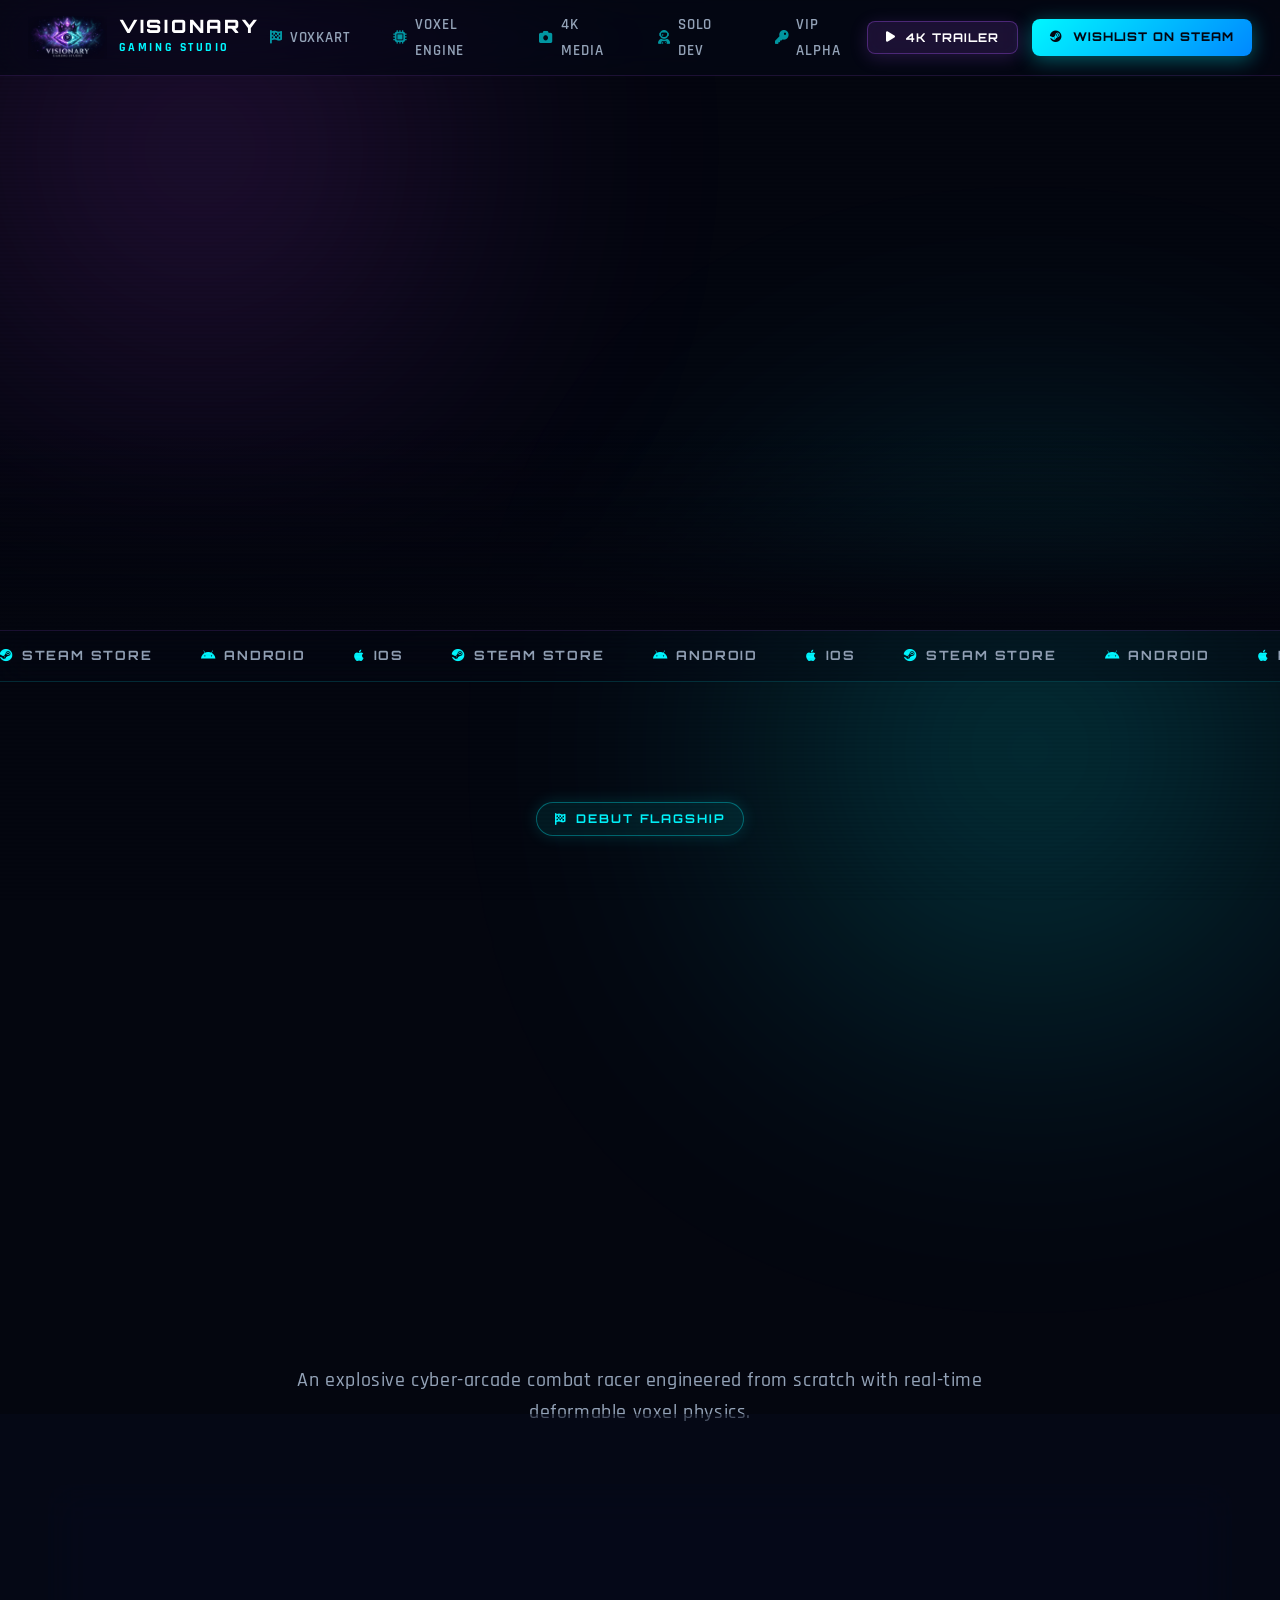
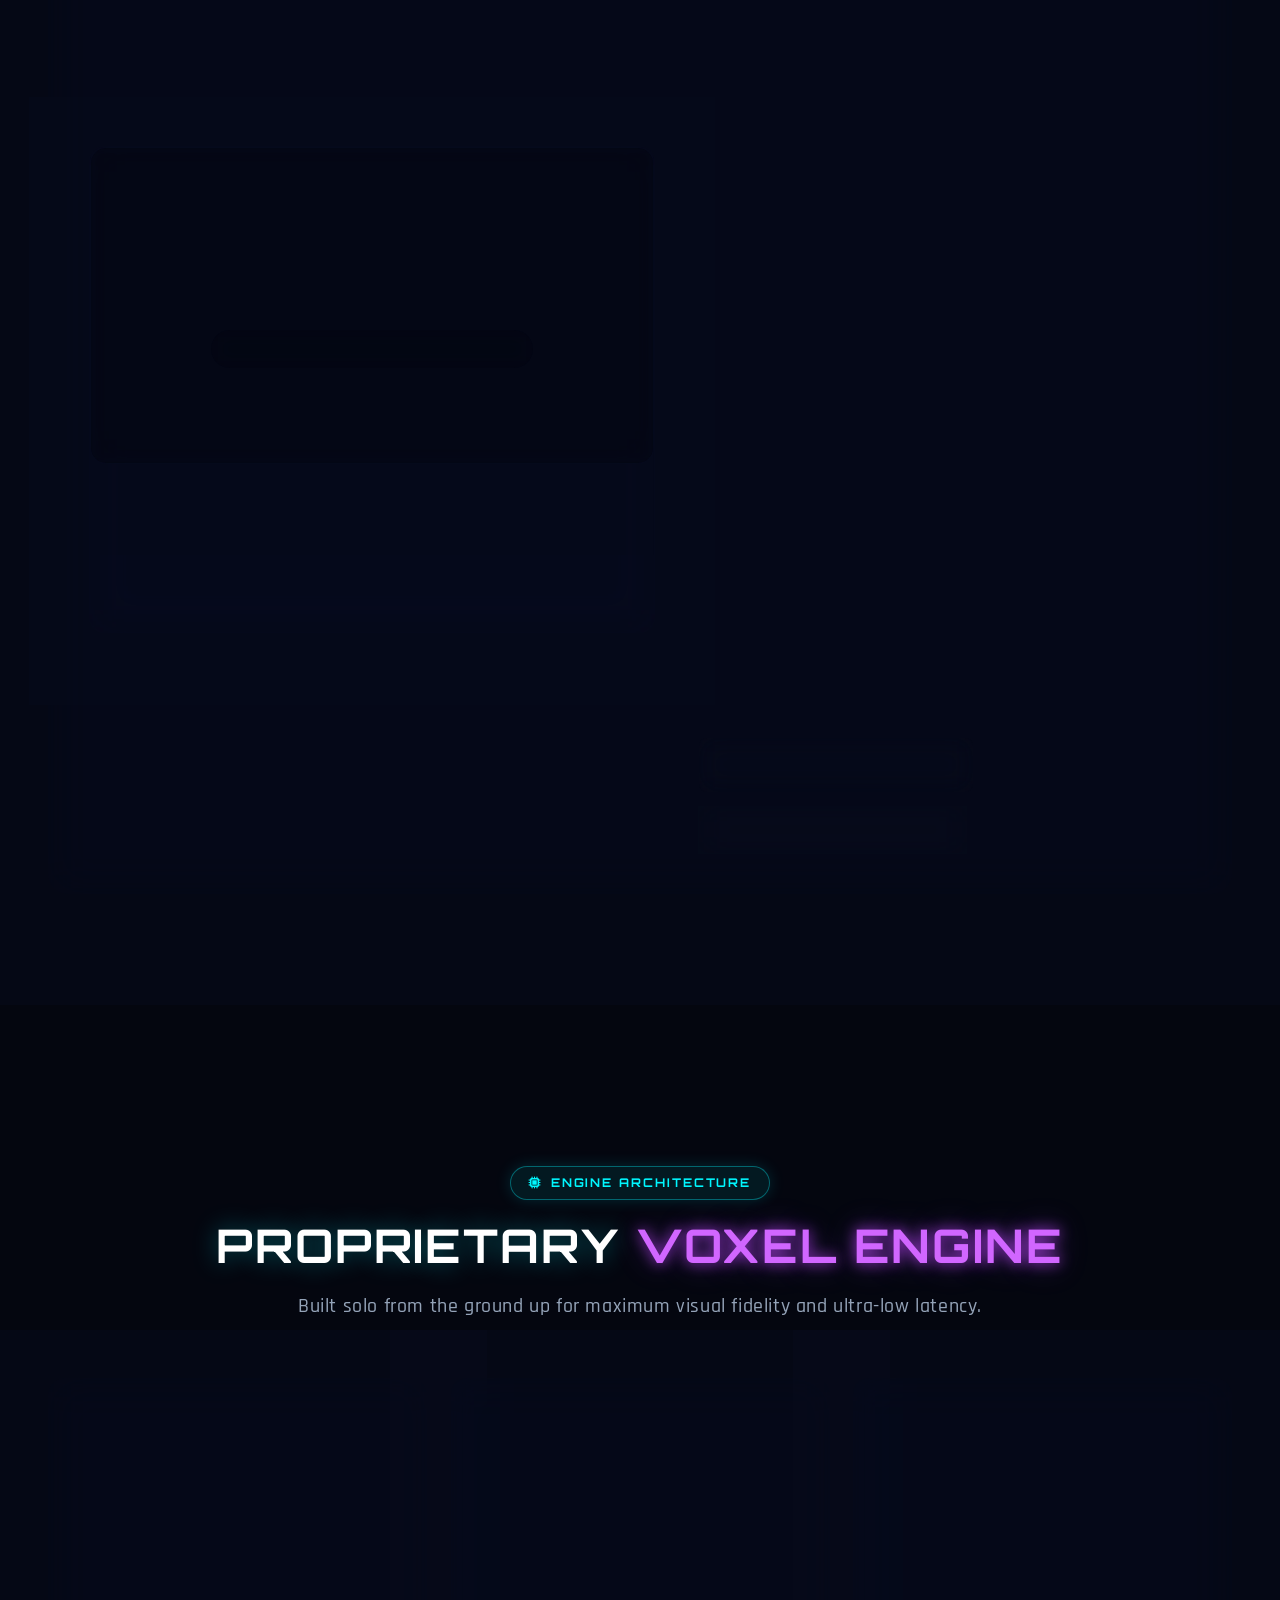
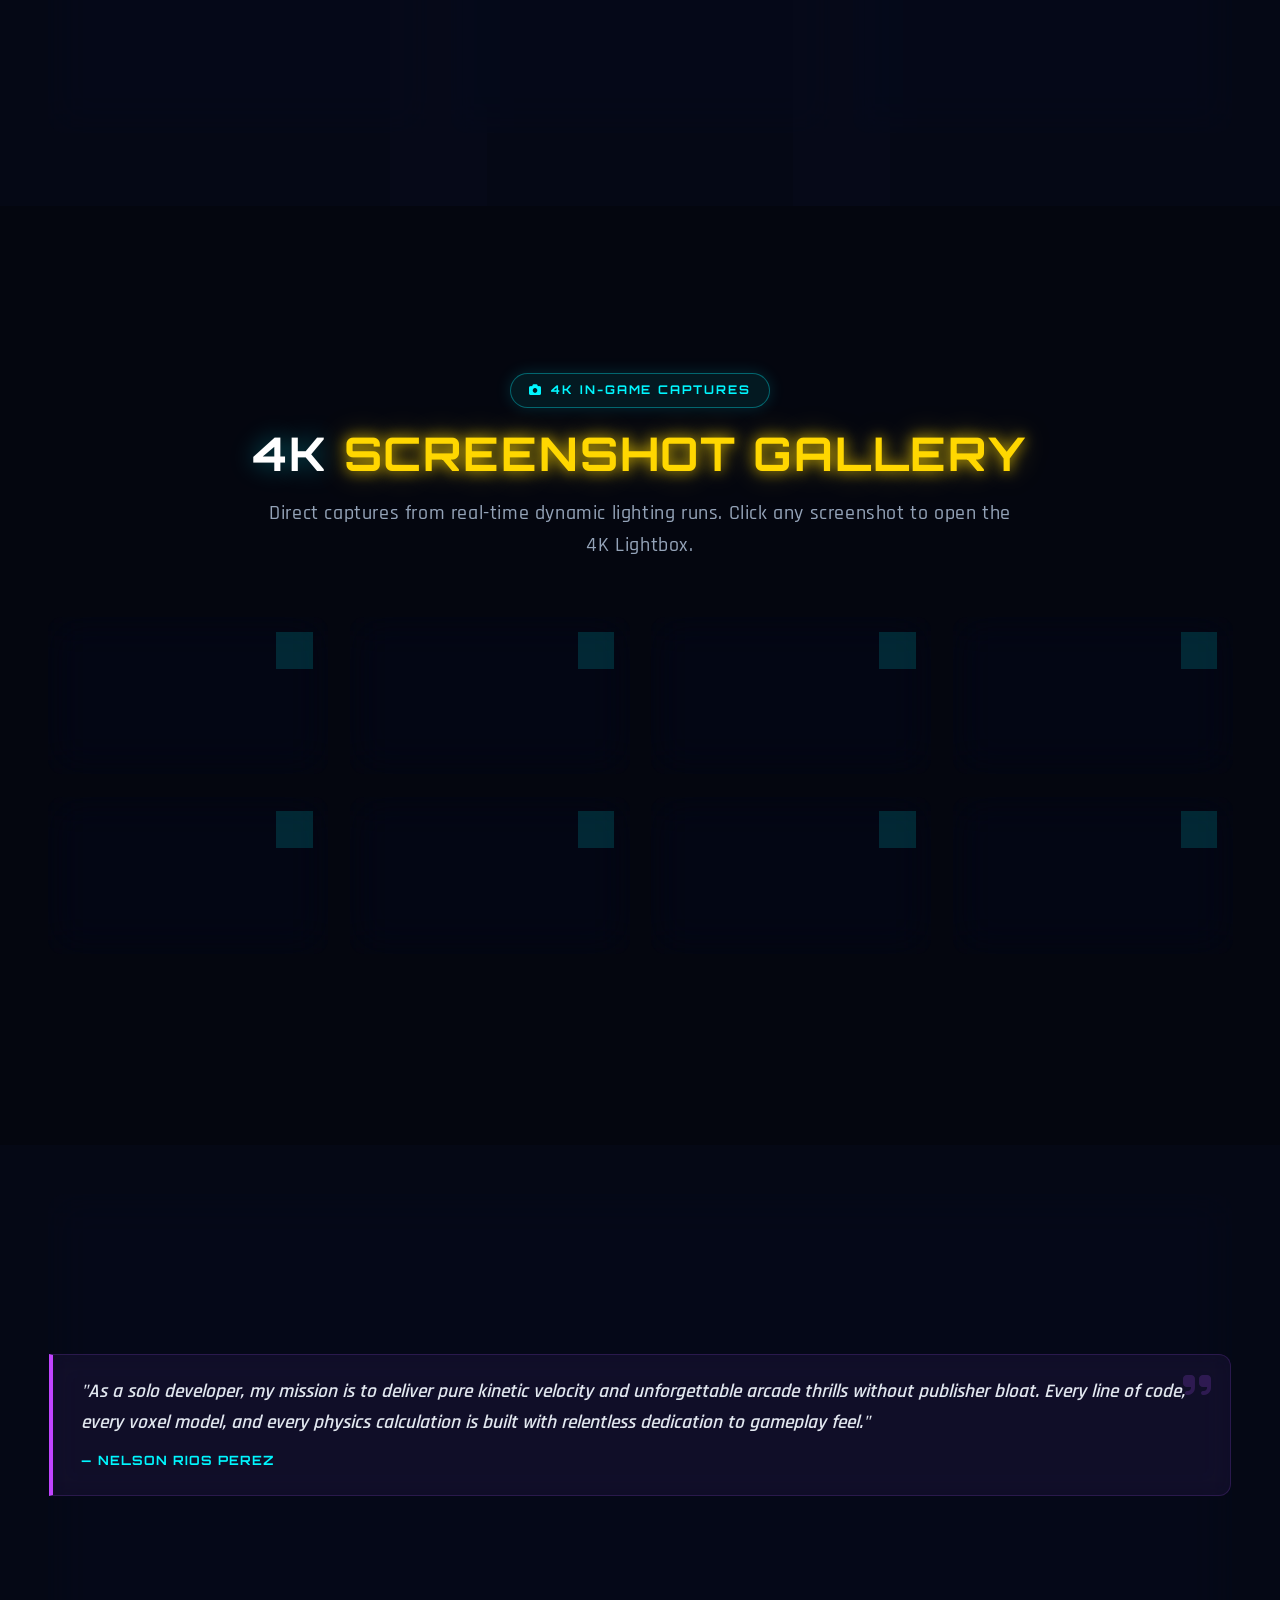
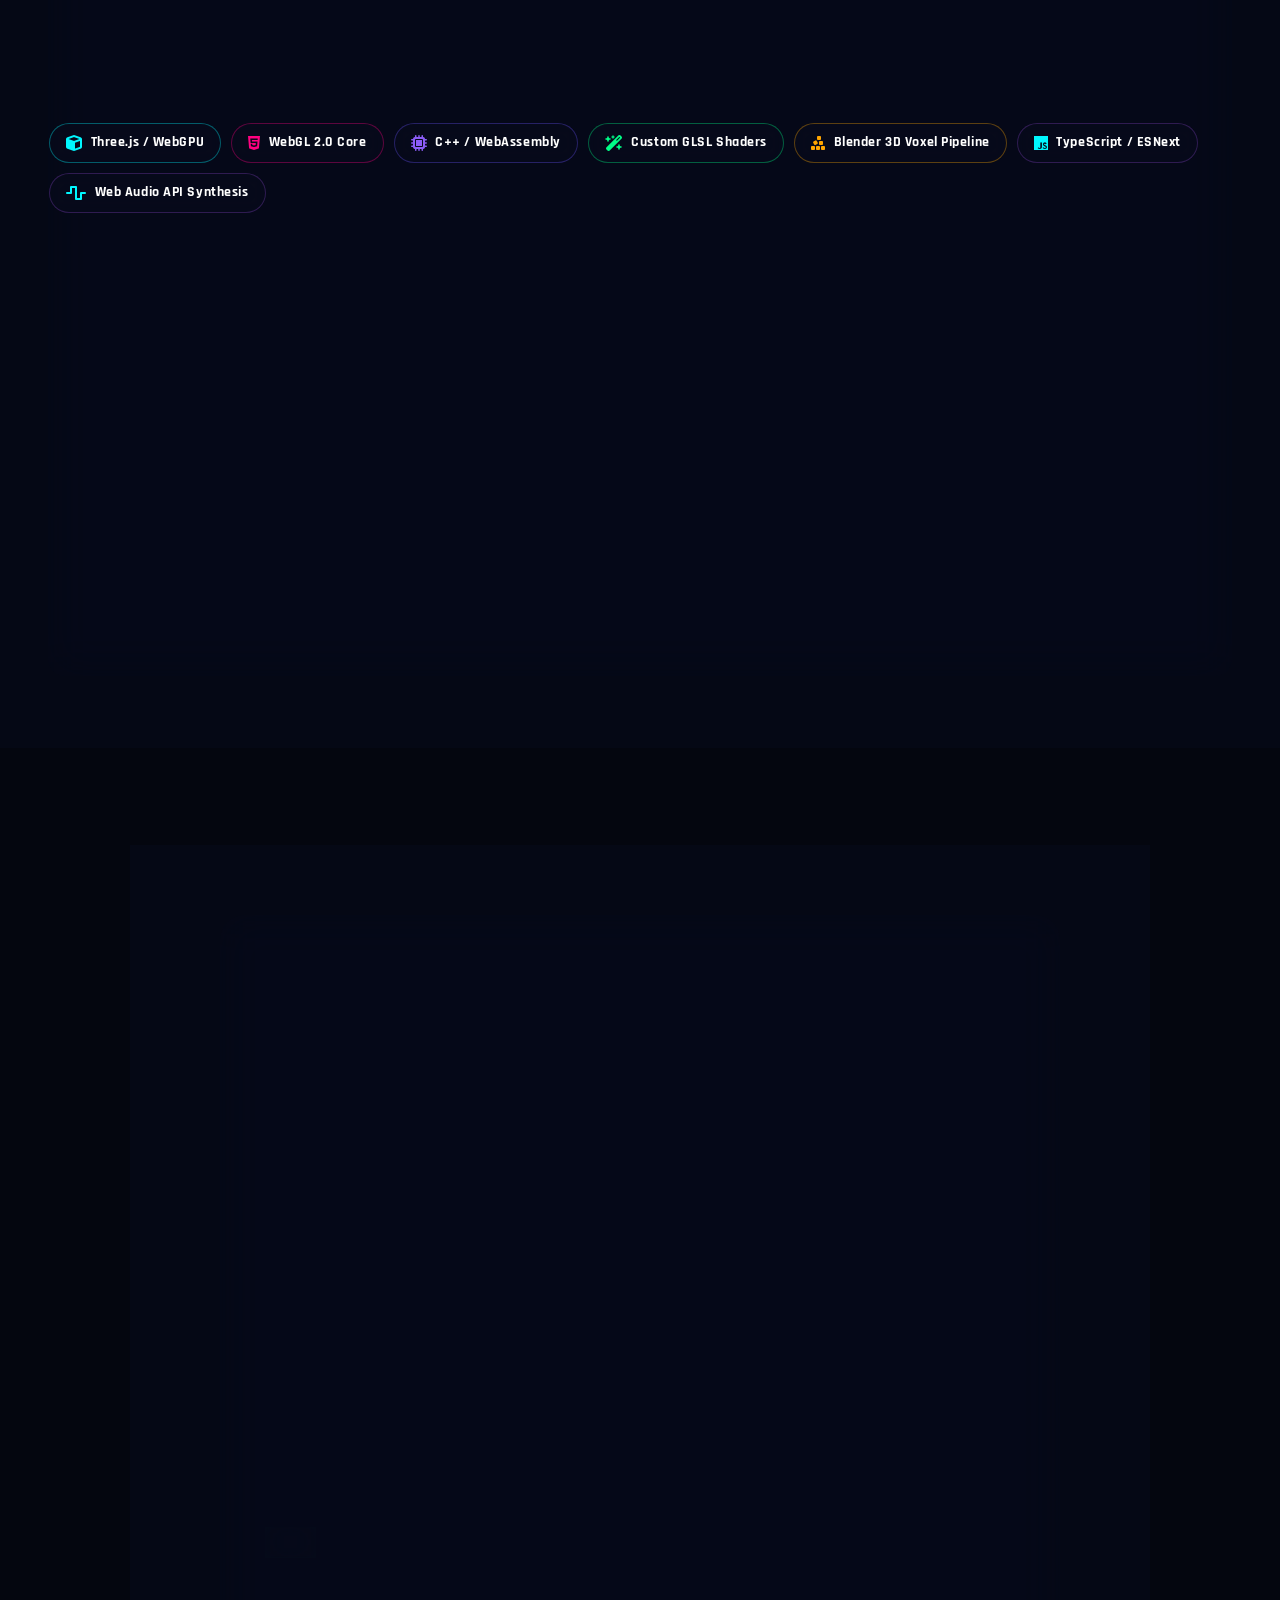
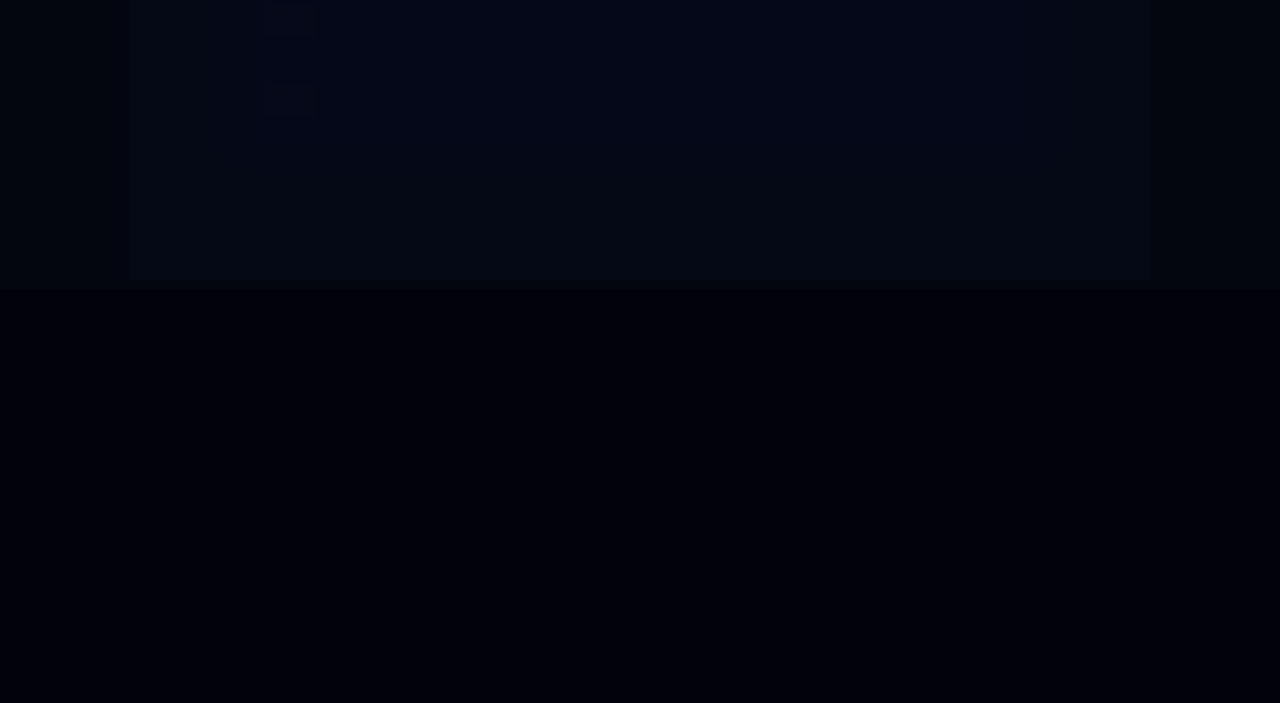
==== commit 9118f37a: "Add asset cache busting to ensure new 3D logo script without blue circle loads on desktop browsers" ====
--- a/index.html
+++ b/index.html
@@ -37,7 +37,7 @@
     <link rel="stylesheet" href="https://cdnjs.cloudflare.com/ajax/libs/font-awesome/6.5.1/css/all.min.css">
 
     <!-- Main Stylesheet -->
-    <link rel="stylesheet" href="css/style.css">
+    <link rel="stylesheet" href="css/style.css?v=2.1">
 
     <!-- Three.js Import Map -->
     <script type="importmap">
@@ -774,6 +774,6 @@
     </button>
 
     <!-- MAIN JAVASCRIPT LOGIC -->
-    <script type="module" src="js/app.js"></script>
+    <script type="module" src="js/app.js?v=2.1"></script>
 </body>
 </html>
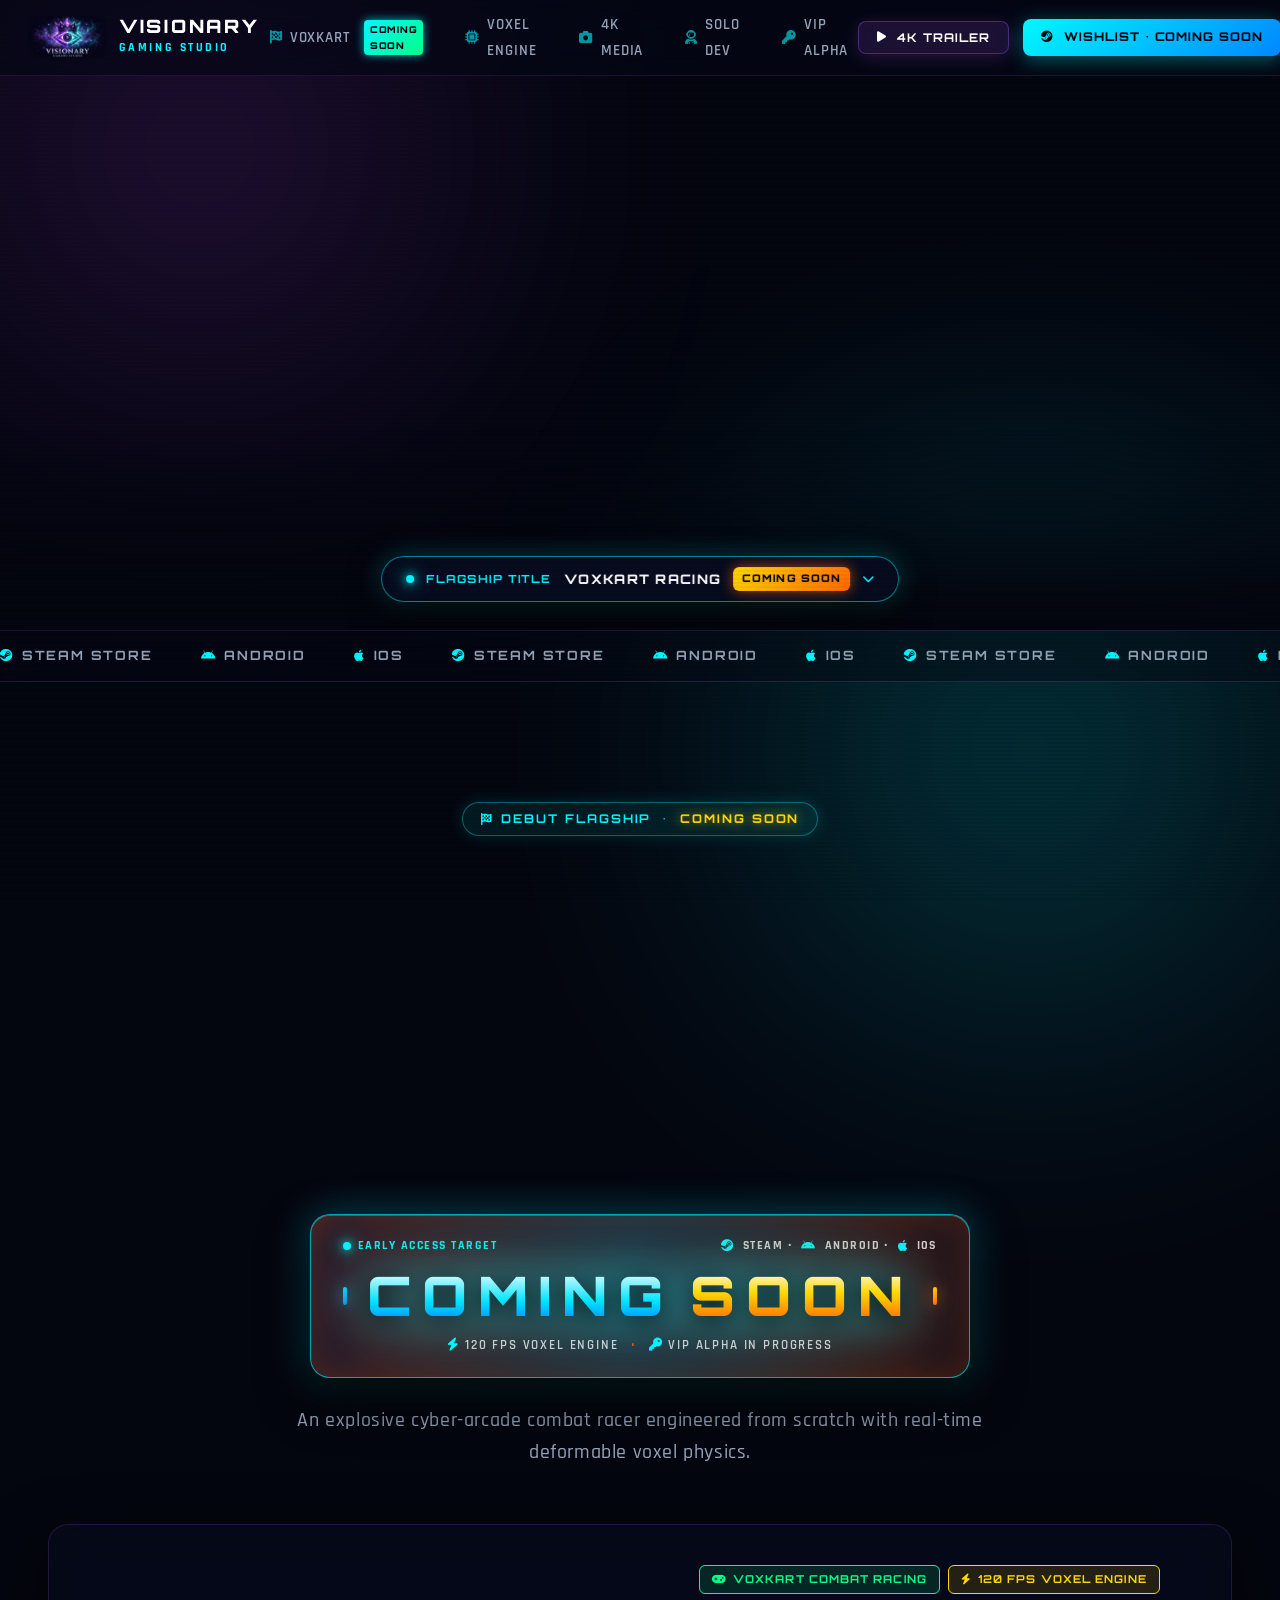
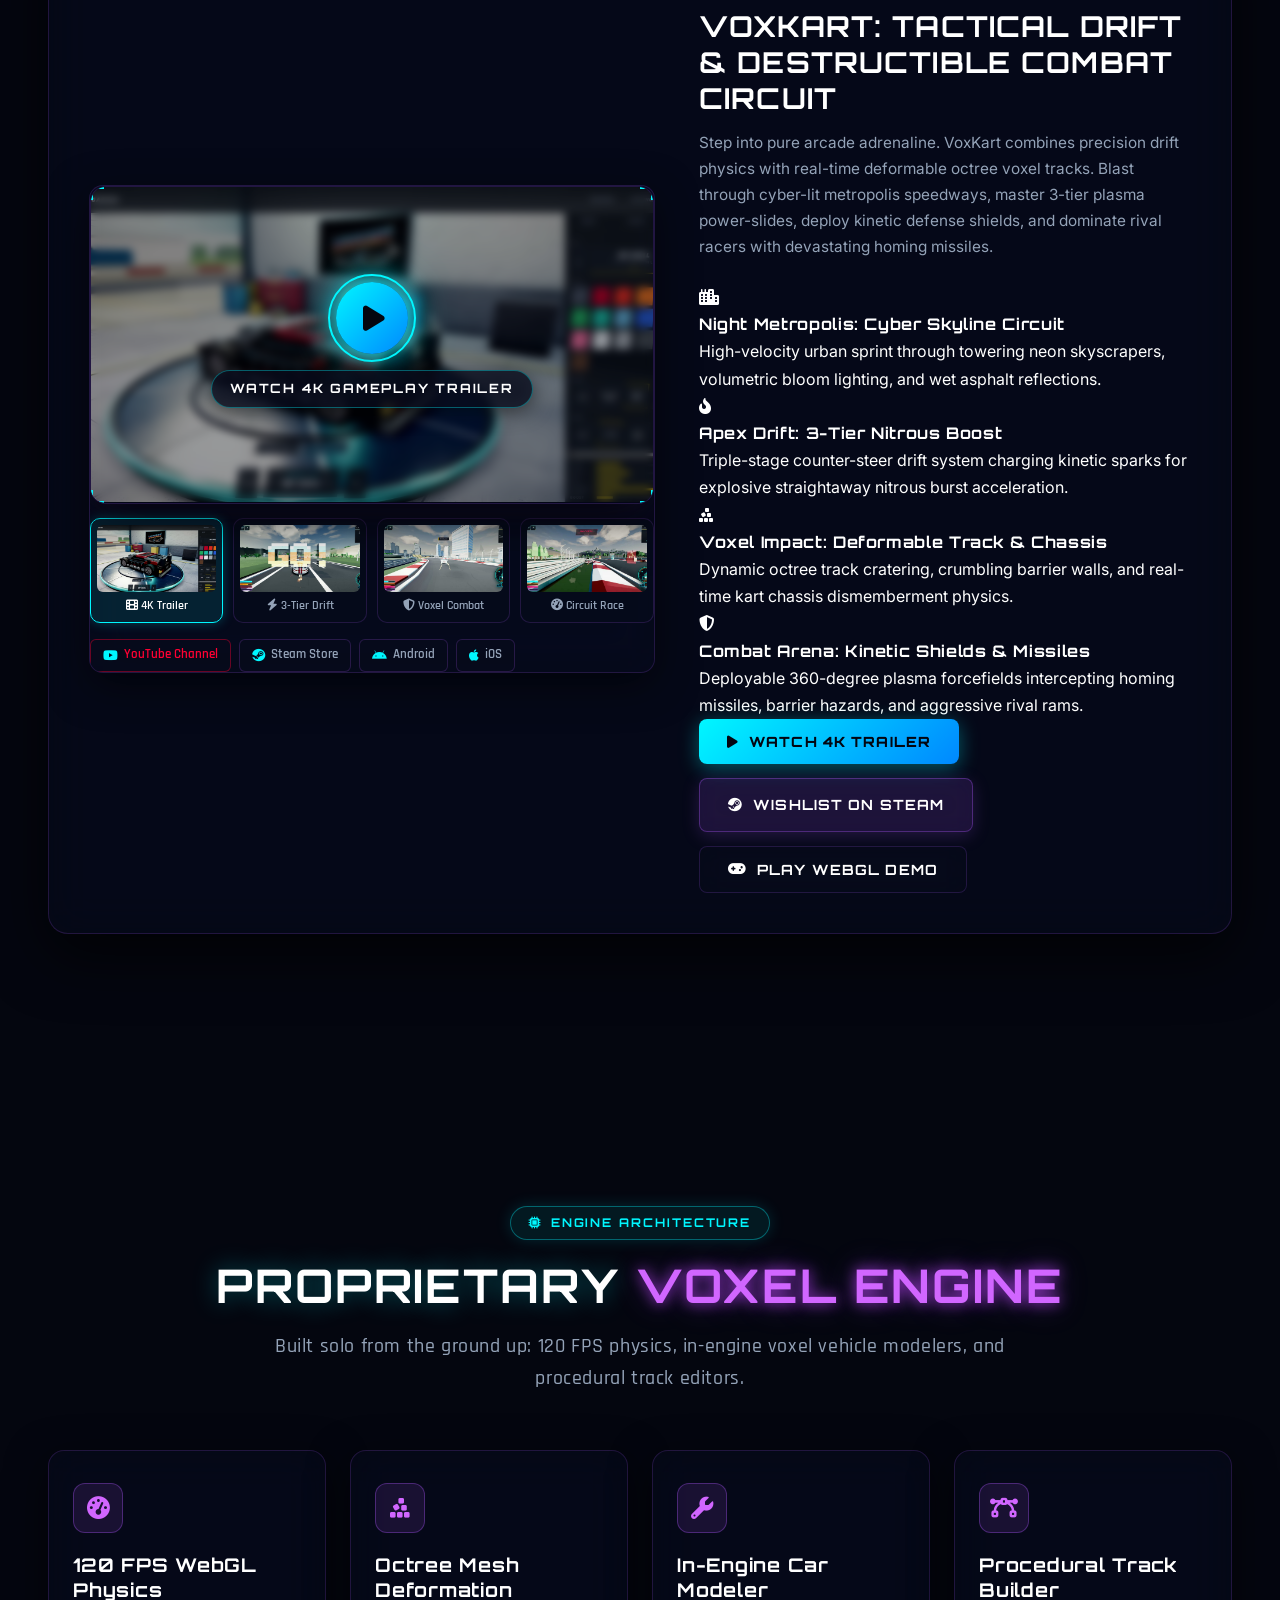
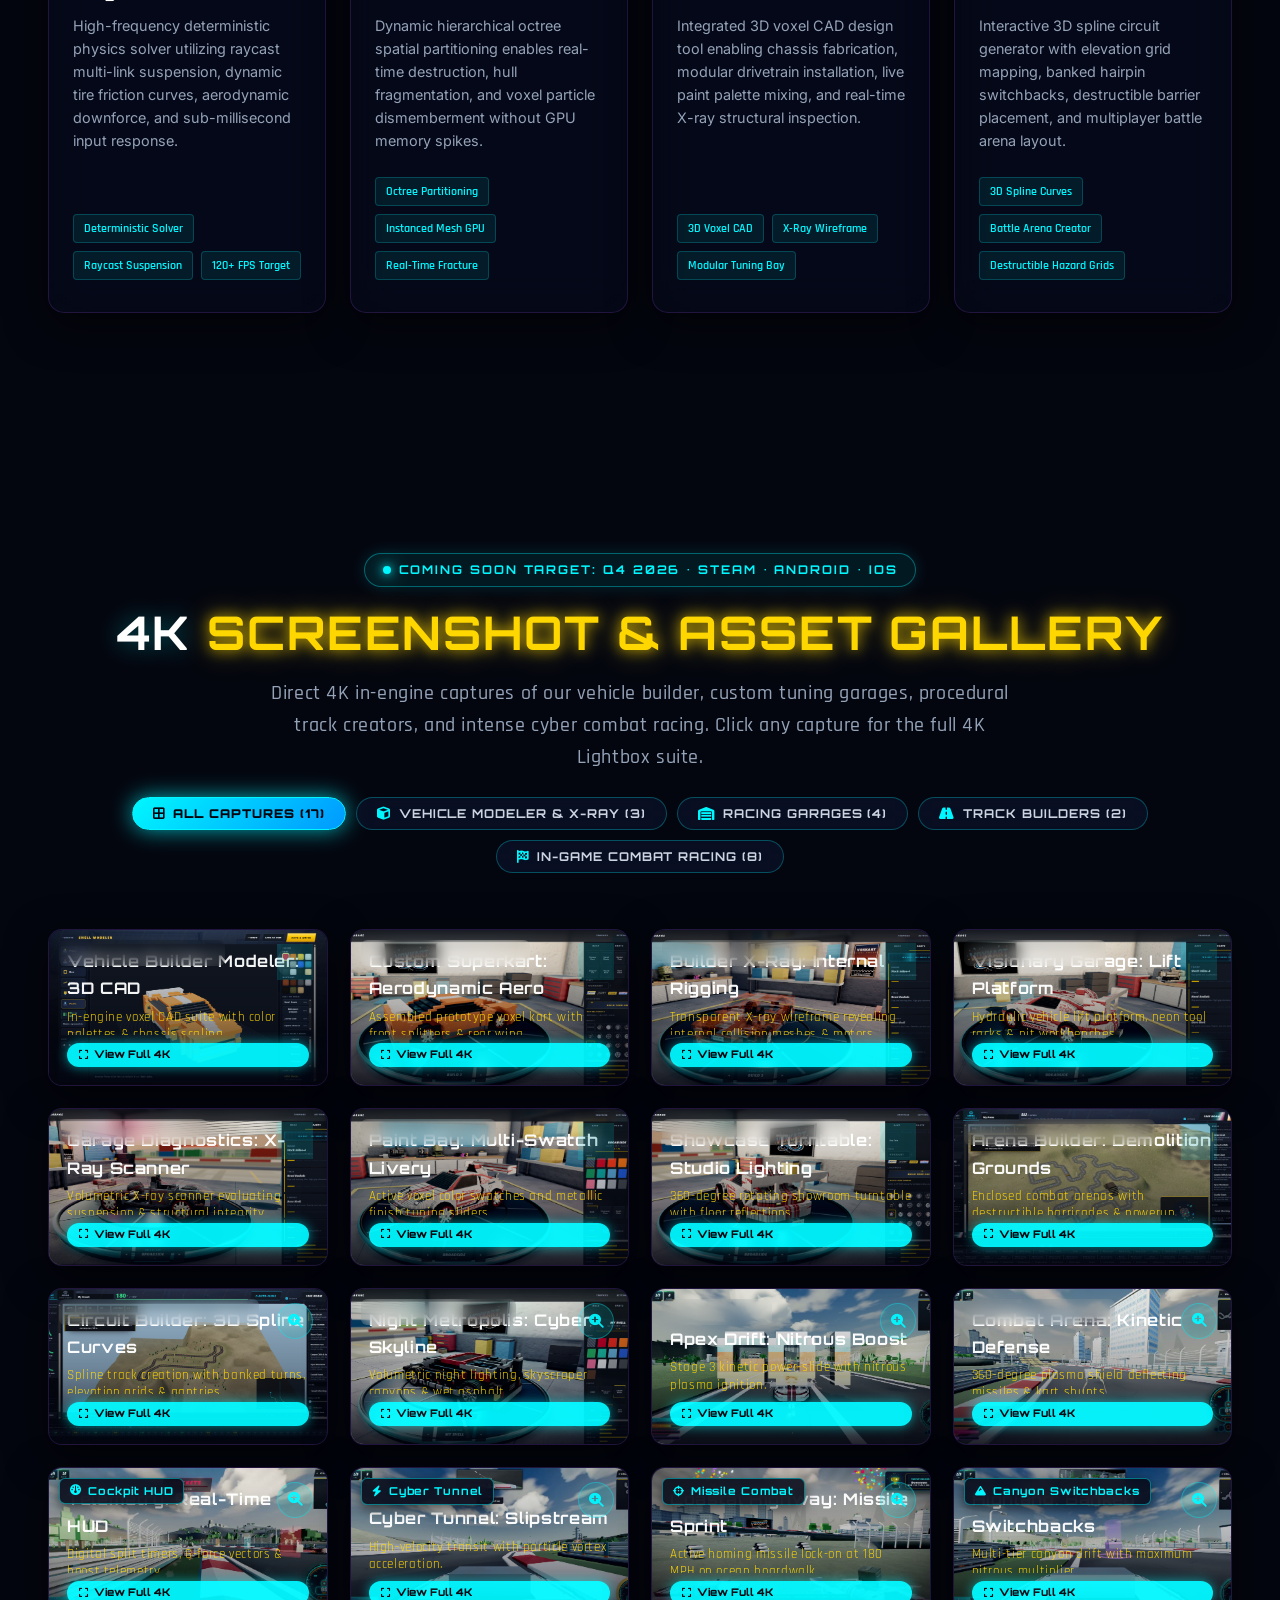
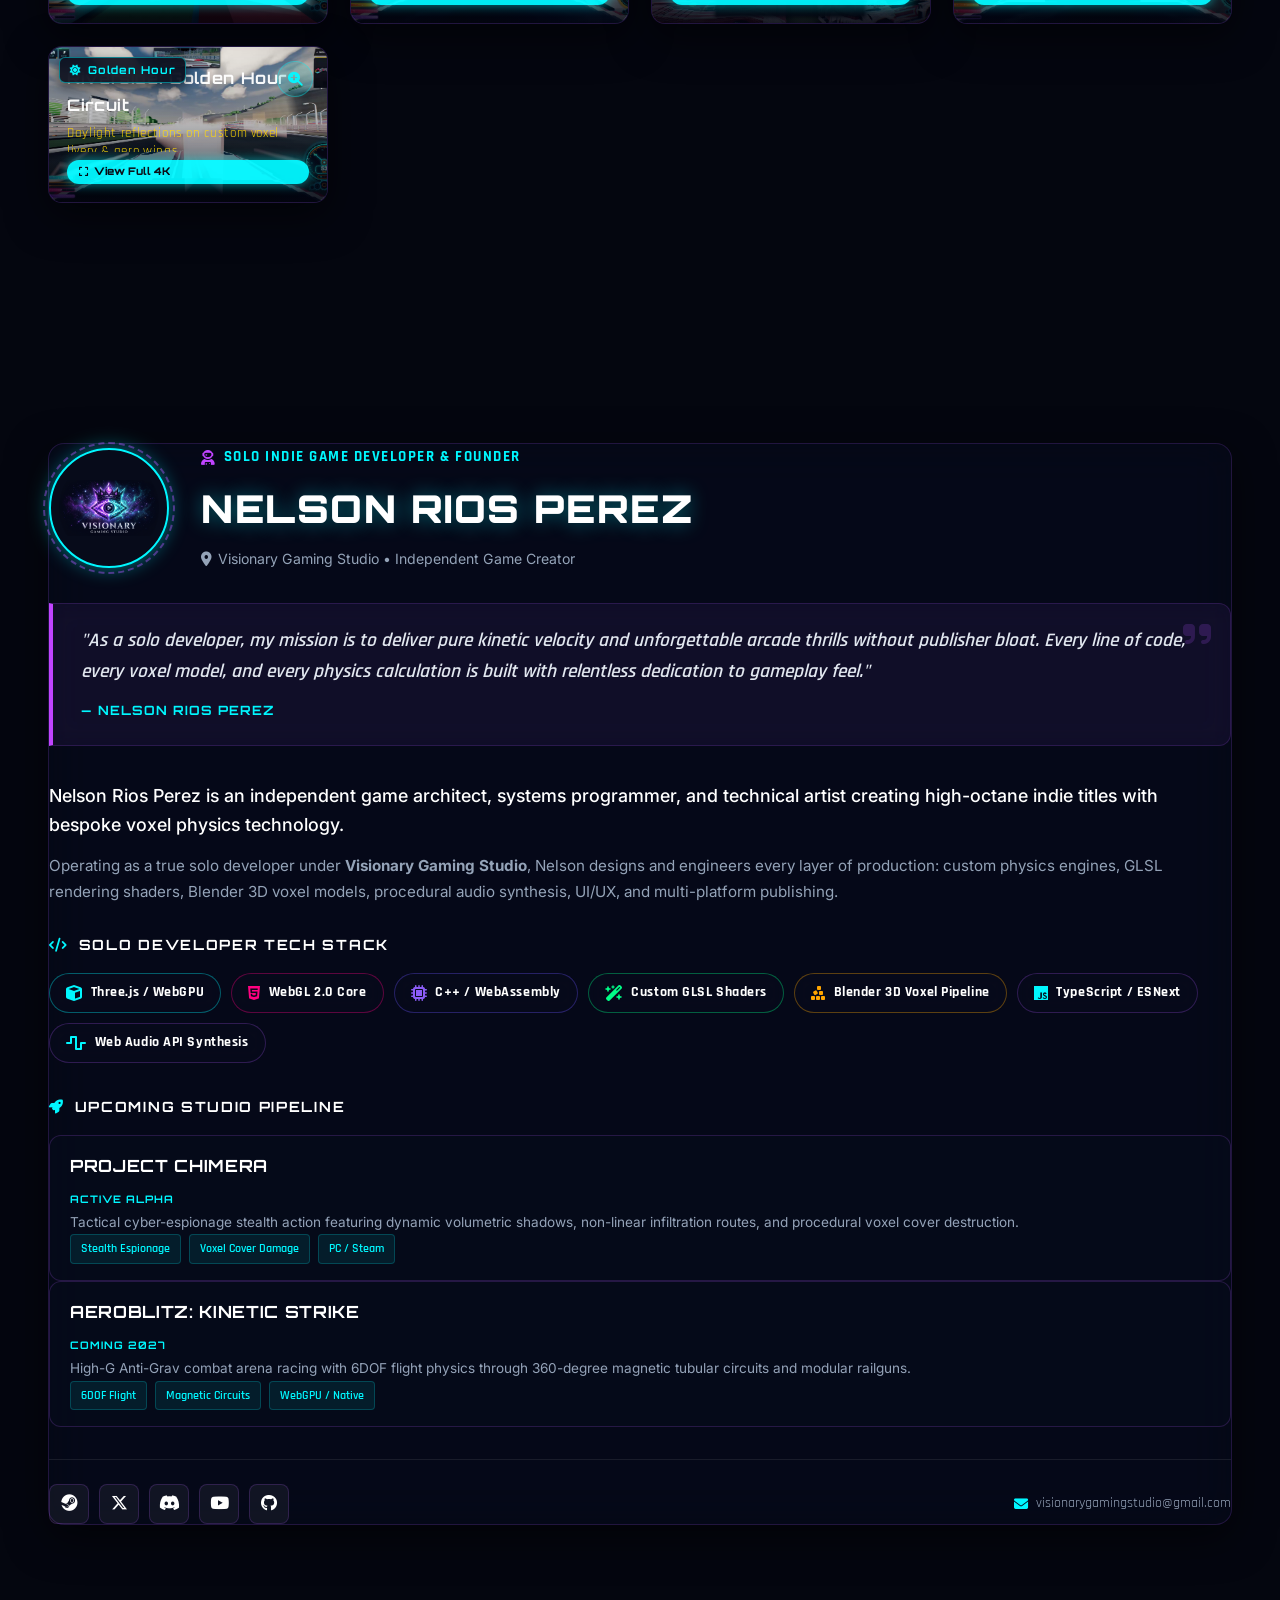
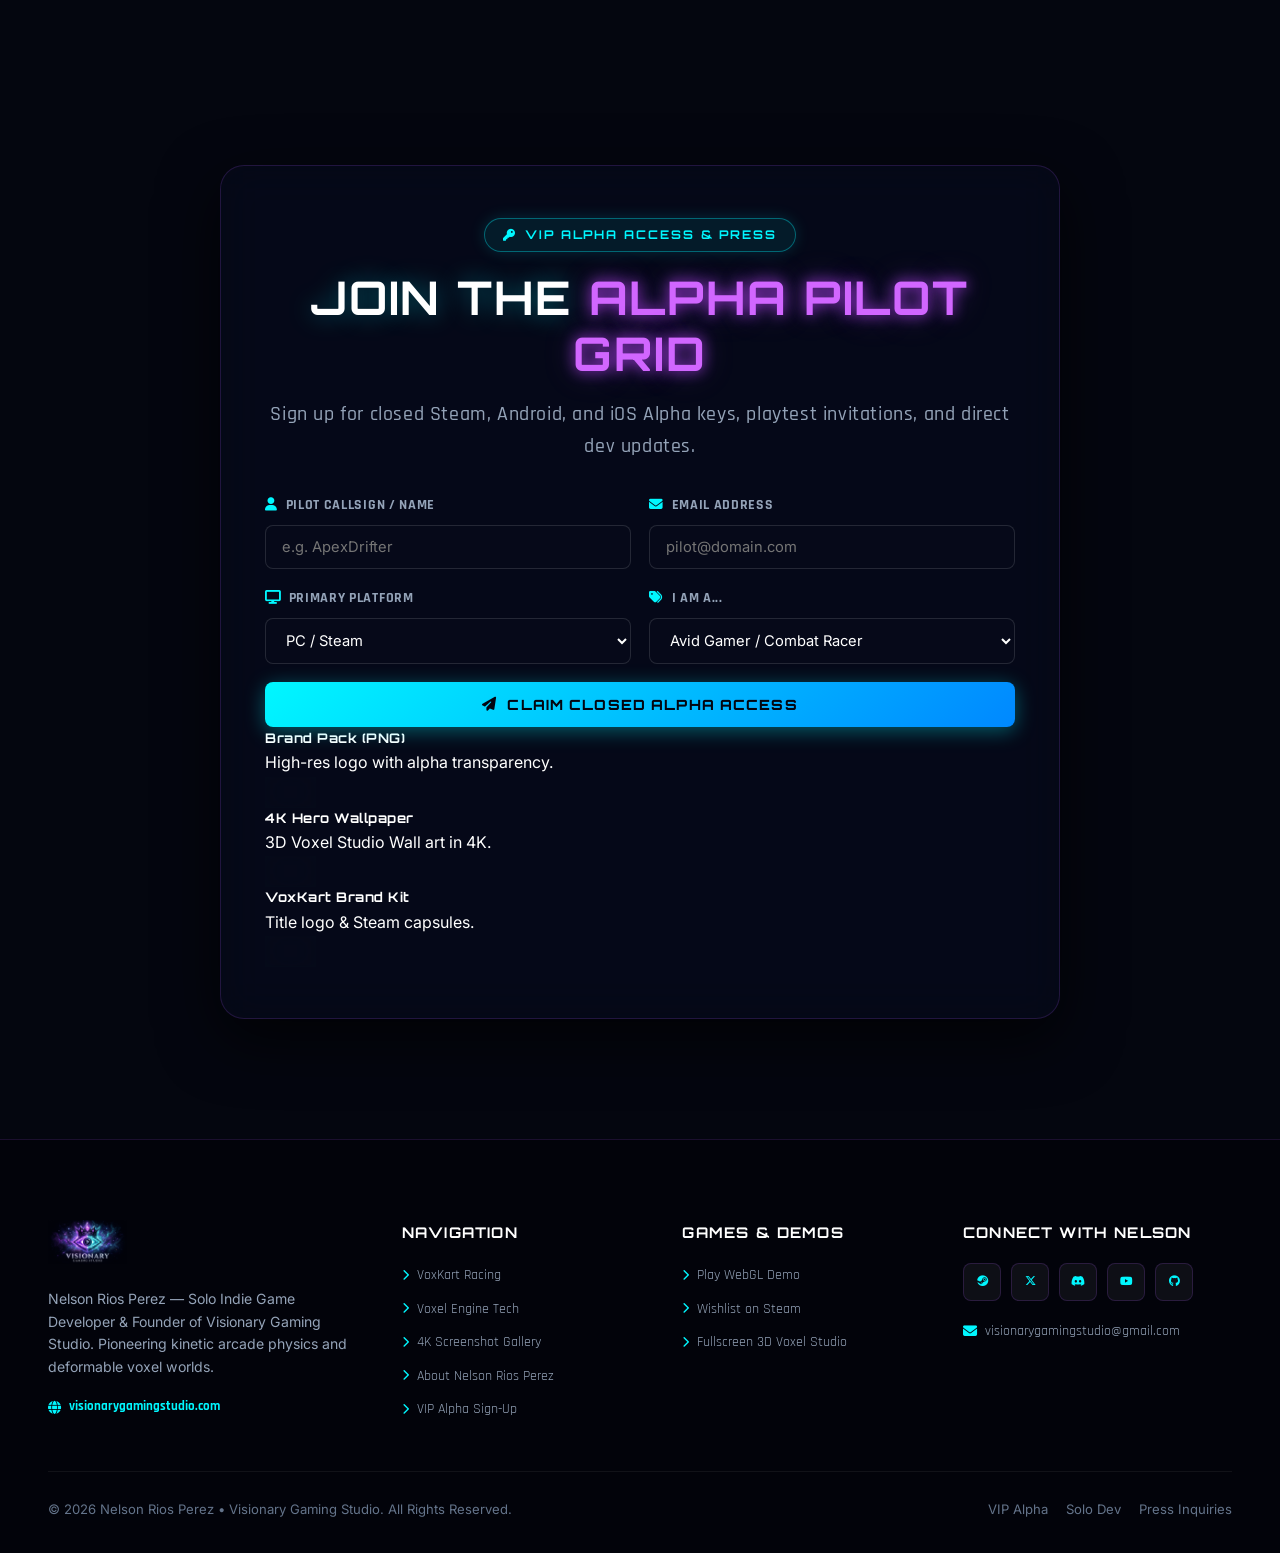
==== commit 90858828: "feat(showcase): migrate flagship games overhaul, 3D animated coming soon, 17-screenshot 4K gallery &" ====
--- a/index.html
+++ b/index.html
@@ -72,7 +72,7 @@
 
             <!-- DESKTOP NAV -->
             <nav class="desktop-nav" aria-label="Main Navigation">
-                <a href="#games" class="nav-item"><i class="fa-solid fa-flag-checkered"></i> VoxKart</a>
+                <a href="#games" class="nav-item nav-item-flagship"><i class="fa-solid fa-flag-checkered"></i> VoxKart <span class="nav-badge-cs">COMING SOON</span></a>
                 <a href="#tech" class="nav-item"><i class="fa-solid fa-microchip"></i> Voxel Engine</a>
                 <a href="#media" class="nav-item"><i class="fa-solid fa-camera"></i> 4K Media</a>
                 <a href="#about" class="nav-item"><i class="fa-solid fa-user-astronaut"></i> Solo Dev</a>
@@ -85,7 +85,7 @@
                     <i class="fa-solid fa-play"></i> 4K TRAILER
                 </button>
                 <a href="https://store.steampowered.com" target="_blank" rel="noopener" class="btn btn-cyber-primary btn-sm" id="btn-header-wishlist">
-                    <i class="fa-brands fa-steam"></i> WISHLIST ON STEAM
+                    <i class="fa-brands fa-steam"></i> WISHLIST • COMING SOON
                 </a>
                 <button class="mobile-toggle" id="mobile-menu-btn" aria-label="Toggle Mobile Menu">
                     <span></span><span></span><span></span>
@@ -95,7 +95,7 @@
 
         <!-- MOBILE DRAWER NAV -->
         <div class="mobile-drawer" id="mobile-drawer">
-            <a href="#games" class="mobile-nav-item"><i class="fa-solid fa-flag-checkered"></i> VoxKart Racing</a>
+            <a href="#games" class="mobile-nav-item"><i class="fa-solid fa-flag-checkered"></i> VoxKart Racing <span class="nav-badge-cs">COMING SOON</span></a>
             <a href="#tech" class="mobile-nav-item"><i class="fa-solid fa-microchip"></i> Proprietary Voxel Engine</a>
             <a href="#media" class="mobile-nav-item"><i class="fa-solid fa-camera"></i> 4K Screenshot Gallery</a>
             <a href="#about" class="mobile-nav-item"><i class="fa-solid fa-user-astronaut"></i> About Solo Developer</a>
@@ -104,7 +104,7 @@
                 <i class="fa-solid fa-play"></i> WATCH 4K TRAILER
             </button>
             <a href="https://store.steampowered.com" target="_blank" rel="noopener" class="btn btn-cyber-primary btn-block" style="margin-top: 0.5rem;">
-                <i class="fa-brands fa-steam"></i> WISHLIST ON STEAM
+                <i class="fa-brands fa-steam"></i> WISHLIST • COMING SOON
             </a>
         </div>
     </header>
@@ -116,6 +116,15 @@
         <section id="hero" class="hero-voxel-banner">
             <div id="hero-3d-banner-viewport" class="hero-3d-banner-viewport"></div>
             <div class="banner-gradient-blend"></div>
+            
+            <!-- FLOATING HERO COMING SOON STATUS PILL -->
+            <a href="#games" class="hero-status-floating-pill" aria-label="Explore VoxKart Debut Flagship - Coming Soon">
+                <span class="pulse-live-dot"></span>
+                <span class="hero-status-tag">FLAGSHIP TITLE</span>
+                <span class="hero-status-title">VOXKART RACING</span>
+                <span class="hero-status-badge-cs">COMING SOON</span>
+                <i class="fa-solid fa-chevron-down hero-status-arrow"></i>
+            </a>
         </section>
 
         <!-- DISTRIBUTION & PLATFORM PARTNER TICKER (STEAM STORE • ANDROID • IOS) -->
@@ -152,12 +161,40 @@
         <section id="games" class="section games-section">
             <div class="container">
                 <div class="section-header text-center flagship-header-block">
-                    <div class="section-badge"><i class="fa-solid fa-flag-checkered"></i> DEBUT FLAGSHIP</div>
+                    <div class="section-badge"><i class="fa-solid fa-flag-checkered"></i> DEBUT FLAGSHIP <span class="badge-dot-divider">•</span> <span class="badge-cs-text">COMING SOON</span></div>
                     
                     <!-- 3D ANIMATED VOXKART LOGO LOOP (100% TRANSPARENT GPU BLEND) -->
                     <div class="voxkart-3d-logo-blend-wrapper">
                         <canvas id="voxkart-3d-logo-canvas" class="voxkart-3d-logo-canvas"></canvas>
                         <h2 class="sr-only">VOXKART RACING</h2>
+                    </div>
+
+                    <!-- 3D ANIMATED COMING SOON BADGE (VOLUMETRIC, 3D DEPTH & CENTERED) -->
+                    <div class="coming-soon-3d-wrapper" id="coming-soon-3d-wrapper">
+                        <div class="coming-soon-3d-plate" id="coming-soon-3d-plate">
+                            <div class="coming-soon-glow-backdrop"></div>
+                            <div class="coming-soon-scanline"></div>
+                            
+                            <div class="coming-soon-header-row">
+                                <span class="pulse-live-indicator"><span class="pulse-live-dot"></span> EARLY ACCESS TARGET</span>
+                                <span class="coming-soon-platforms"><i class="fa-brands fa-steam"></i> STEAM • <i class="fa-brands fa-android"></i> ANDROID • <i class="fa-brands fa-apple"></i> IOS</span>
+                            </div>
+
+                            <div class="coming-soon-3d-text-container">
+                                <span class="voxel-cube-accent cube-left"></span>
+                                <h3 class="coming-soon-3d-text">
+                                    <span class="cs-word cs-word-coming">COMING</span>
+                                    <span class="cs-word cs-word-soon">SOON</span>
+                                </h3>
+                                <span class="voxel-cube-accent cube-right"></span>
+                            </div>
+
+                            <div class="coming-soon-sub-telemetry">
+                                <span><i class="fa-solid fa-bolt"></i> 120 FPS VOXEL ENGINE</span>
+                                <span class="telemetry-separator">•</span>
+                                <span><i class="fa-solid fa-key"></i> VIP ALPHA IN PROGRESS</span>
+                            </div>
+                        </div>
                     </div>
 
                     <p class="section-subtitle">
@@ -286,13 +323,13 @@
                     <div class="section-badge"><i class="fa-solid fa-microchip"></i> ENGINE ARCHITECTURE</div>
                     <h2 class="section-title">PROPRIETARY <span class="neon-purple-text">VOXEL ENGINE</span></h2>
                     <p class="section-subtitle">
-                        Built solo from the ground up for maximum visual fidelity and ultra-low latency.
+                        Built solo from the ground up: 120 FPS physics, in-engine voxel vehicle modelers, and procedural track editors.
                     </p>
                 </div>
 
-                <!-- 3 CLEAN SPACIOUS GLASS CARDS -->
+                <!-- 4 CLEAN SPACIOUS GLASS CARDS -->
                 <div class="tech-card-grid">
-                    <!-- TECH CARD 1 -->
+                    <!-- TECH CARD 1: PHYSICS -->
                     <div class="tech-card">
                         <div class="tech-icon-box"><i class="fa-solid fa-gauge-high"></i></div>
                         <h3 class="tech-card-title">120 FPS WebGL Physics</h3>
@@ -306,7 +343,7 @@
                         </div>
                     </div>
 
-                    <!-- TECH CARD 2 -->
+                    <!-- TECH CARD 2: OCTREE DEFORMATION -->
                     <div class="tech-card">
                         <div class="tech-icon-box"><i class="fa-solid fa-cubes-stacked"></i></div>
                         <h3 class="tech-card-title">Octree Mesh Deformation</h3>
@@ -320,115 +357,278 @@
                         </div>
                     </div>
 
-                    <!-- TECH CARD 3 -->
+                    <!-- TECH CARD 3: IN-ENGINE VEHICLE MODELER -->
                     <div class="tech-card">
-                        <div class="tech-icon-box"><i class="fa-solid fa-chart-line"></i></div>
-                        <h3 class="tech-card-title">Real-Time Telemetry</h3>
+                        <div class="tech-icon-box"><i class="fa-solid fa-wrench"></i></div>
+                        <h3 class="tech-card-title">In-Engine Car Modeler</h3>
                         <p class="tech-card-text">
-                            Custom GLSL post-processing pipeline featuring adaptive Unreal bloom, volumetric lighting cones, motion blur, and a sub-millisecond digital HUD telemetry suite.
+                            Integrated 3D voxel CAD design tool enabling chassis fabrication, modular drivetrain installation, live paint palette mixing, and real-time X-ray structural inspection.
                         </p>
                         <div class="tech-tags">
-                            <span>Custom GLSL</span>
-                            <span>Unreal Bloom</span>
-                            <span>Digital Split HUD</span>
+                            <span>3D Voxel CAD</span>
+                            <span>X-Ray Wireframe</span>
+                            <span>Modular Tuning Bay</span>
+                        </div>
+                    </div>
+
+                    <!-- TECH CARD 4: PROCEDURAL TRACK BUILDER -->
+                    <div class="tech-card">
+                        <div class="tech-icon-box"><i class="fa-solid fa-bezier-curve"></i></div>
+                        <h3 class="tech-card-title">Procedural Track Builder</h3>
+                        <p class="tech-card-text">
+                            Interactive 3D spline circuit generator with elevation grid mapping, banked hairpin switchbacks, destructible barrier placement, and multiplayer battle arena layout.
+                        </p>
+                        <div class="tech-tags">
+                            <span>3D Spline Curves</span>
+                            <span>Battle Arena Creator</span>
+                            <span>Destructible Hazard Grids</span>
                         </div>
                     </div>
                 </div>
             </div>
         </section>
 
-        <!-- 4. 4K IN-GAME GALLERY SECTION -->
+        <!-- 4. 4K IN-GAME GALLERY & IN-ENGINE SHOWCASE (17 HIGH-RES CAPTURES) -->
         <section id="media" class="section media-section">
             <div class="container">
                 <div class="section-header text-center">
-                    <div class="section-badge"><i class="fa-solid fa-camera"></i> 4K IN-GAME CAPTURES</div>
-                    <h2 class="section-title">4K <span class="neon-gold-text">SCREENSHOT GALLERY</span></h2>
+                    <div class="section-badge badge-coming-soon"><span class="pulse-live-dot"></span> COMING SOON TARGET: Q4 2026 • STEAM • ANDROID • IOS</div>
+                    <h2 class="section-title">4K <span class="neon-gold-text">SCREENSHOT & ASSET GALLERY</span></h2>
                     <p class="section-subtitle">
-                        Direct captures from real-time dynamic lighting runs. Click any screenshot to open the 4K Lightbox.
+                        Direct 4K in-engine captures of our vehicle builder, custom tuning garages, procedural track creators, and intense cyber combat racing. Click any capture for the full 4K Lightbox suite.
                     </p>
-                </div>
-
-                <!-- 4-COLUMN MODERN CARD GRID -->
-                <div class="gallery-grid">
-                    <!-- IMAGE 1 -->
-                    <div class="gallery-card" data-full="assets/images/voxkart_screen_1.jpg" data-title="Night Metropolis: Cyber City Skyline" data-desc="High-speed neon night circuit with towering cyber skyscrapers, volumetric light cones, and wet asphalt reflections.">
+
+                    <!-- CATEGORY FILTER BUTTONS -->
+                    <div class="gallery-filter-bar">
+                        <button class="gallery-filter-btn active" data-filter="all">
+                            <i class="fa-solid fa-border-all"></i> ALL CAPTURES (17)
+                        </button>
+                        <button class="gallery-filter-btn" data-filter="modeler">
+                            <i class="fa-solid fa-cube"></i> VEHICLE MODELER & X-RAY (3)
+                        </button>
+                        <button class="gallery-filter-btn" data-filter="garage">
+                            <i class="fa-solid fa-warehouse"></i> RACING GARAGES (4)
+                        </button>
+                        <button class="gallery-filter-btn" data-filter="builder">
+                            <i class="fa-solid fa-road"></i> TRACK BUILDERS (2)
+                        </button>
+                        <button class="gallery-filter-btn" data-filter="racing">
+                            <i class="fa-solid fa-flag-checkered"></i> IN-GAME COMBAT RACING (8)
+                        </button>
+                    </div>
+                </div>
+
+                <!-- 17-IMAGE MODERN CARD GRID -->
+                <div class="gallery-grid" id="main-gallery-grid">
+                    
+                    <!-- ==================== CATEGORY: VEHICLE MODELER & X-RAY (3 ITEMS) ==================== -->
+                    <!-- IMAGE 1: BUILDER MODELER SUITE -->
+                    <div class="gallery-card" data-category="modeler" data-full="assets/images/Car Builder Modeler 1.png" data-title="Vehicle Builder Modeler: 3D Voxel CAD Suite" data-desc="Comprehensive in-engine 3D voxel CAD workspace showing chassis dimensioning, coordinate grid snapping, live voxel color palette selector, and modular component mounting slots.">
+                        <div class="gallery-card-tag"><i class="fa-solid fa-cube"></i> In-Engine Modeler</div>
+                        <img src="assets/images/Car Builder Modeler 1.png" alt="In-Engine 3D Voxel Car Builder Modeler" loading="lazy">
+                        <div class="gallery-card-overlay">
+                            <div class="gallery-zoom-icon"><i class="fa-solid fa-magnifying-glass-plus"></i></div>
+                            <h4>Vehicle Builder Modeler: 3D CAD</h4>
+                            <p class="card-desc-brief">In-engine voxel CAD suite with color palettes & chassis scaling.</p>
+                            <span class="view-btn-pill"><i class="fa-solid fa-expand"></i> View Full 4K</span>
+                        </div>
+                    </div>
+
+                    <!-- IMAGE 2: CUSTOM CAR ASSEMBLED -->
+                    <div class="gallery-card" data-category="modeler" data-full="assets/images/Custom Car from the Builder Modeler.png" data-title="Custom Superkart: Aerodynamic Voxel Styling" data-desc="Fully assembled prototype voxel superkart created in the in-game modeler, featuring custom front wing splitters, rear spoiler downforce aero, and signature two-tone racing livery.">
+                        <div class="gallery-card-tag"><i class="fa-solid fa-wrench"></i> Custom Superkart</div>
+                        <img src="assets/images/Custom Car from the Builder Modeler.png" alt="Custom Voxel Superkart from Builder Modeler" loading="lazy">
+                        <div class="gallery-card-overlay">
+                            <div class="gallery-zoom-icon"><i class="fa-solid fa-magnifying-glass-plus"></i></div>
+                            <h4>Custom Superkart: Aerodynamic Aero</h4>
+                            <p class="card-desc-brief">Assembled prototype voxel kart with front splitters & rear wing.</p>
+                            <span class="view-btn-pill"><i class="fa-solid fa-expand"></i> View Full 4K</span>
+                        </div>
+                    </div>
+
+                    <!-- IMAGE 3: BUILDER X-RAY MODE -->
+                    <div class="gallery-card" data-category="modeler" data-full="assets/images/Custom Car from the Builder Modeler Xray mode.png" data-title="Builder X-Ray Mode: Structural & Drivetrain Rigging" data-desc="In-engine transparent X-ray wireframe inspection mode revealing internal voxel collision meshes, motor mount physics rigging, and center-of-mass balance indicators.">
+                        <div class="gallery-card-tag"><i class="fa-solid fa-eye"></i> X-Ray Diagnostic</div>
+                        <img src="assets/images/Custom Car from the Builder Modeler Xray mode.png" alt="Builder Modeler X-Ray Mode" loading="lazy">
+                        <div class="gallery-card-overlay">
+                            <div class="gallery-zoom-icon"><i class="fa-solid fa-magnifying-glass-plus"></i></div>
+                            <h4>Builder X-Ray: Internal Rigging</h4>
+                            <p class="card-desc-brief">Transparent X-ray wireframe revealing internal collision meshes & motors.</p>
+                            <span class="view-btn-pill"><i class="fa-solid fa-expand"></i> View Full 4K</span>
+                        </div>
+                    </div>
+
+                    <!-- ==================== CATEGORY: RACING GARAGES (4 ITEMS) ==================== -->
+                    <!-- IMAGE 4: GARAGE 1 LIFT -->
+                    <div class="gallery-card" data-category="garage" data-full="assets/images/Garage 1.png" data-title="Visionary Racing Garage: Lift Platform & Pit Bay" data-desc="State-of-the-art cyber racing garage equipped with hydraulic lift platforms, neon-illuminated tool racks, engine hoist gantries, and diagnostic workbenches.">
+                        <div class="gallery-card-tag"><i class="fa-solid fa-warehouse"></i> Workshop Bay</div>
+                        <img src="assets/images/Garage 1.png" alt="Visionary Racing Garage Lift Platform" loading="lazy">
+                        <div class="gallery-card-overlay">
+                            <div class="gallery-zoom-icon"><i class="fa-solid fa-magnifying-glass-plus"></i></div>
+                            <h4>Visionary Garage: Lift Platform</h4>
+                            <p class="card-desc-brief">Hydraulic vehicle lift platform, neon tool racks & pit workbenches.</p>
+                            <span class="view-btn-pill"><i class="fa-solid fa-expand"></i> View Full 4K</span>
+                        </div>
+                    </div>
+
+                    <!-- IMAGE 5: GARAGE 2 X-RAY -->
+                    <div class="gallery-card" data-category="garage" data-full="assets/images/Garage 2 xraymode.png" data-title="Garage Diagnostics: Full-Vehicle X-Ray Scanner" data-desc="Workshop diagnostic mode displaying volumetric X-ray transparency to inspect kart suspension travel, shock compression, and structural voxel integrity.">
+                        <div class="gallery-card-tag"><i class="fa-solid fa-crosshairs"></i> X-Ray Scanner</div>
+                        <img src="assets/images/Garage 2 xraymode.png" alt="Garage Diagnostics X-Ray Scanner Mode" loading="lazy">
+                        <div class="gallery-card-overlay">
+                            <div class="gallery-zoom-icon"><i class="fa-solid fa-magnifying-glass-plus"></i></div>
+                            <h4>Garage Diagnostics: X-Ray Scanner</h4>
+                            <p class="card-desc-brief">Volumetric X-ray scanner evaluating suspension & structural integrity.</p>
+                            <span class="view-btn-pill"><i class="fa-solid fa-expand"></i> View Full 4K</span>
+                        </div>
+                    </div>
+
+                    <!-- IMAGE 6: GARAGE 3 PAINT BAY -->
+                    <div class="gallery-card" data-category="garage" data-full="assets/images/Garage 3.png" data-title="Paint & Customization Bay: Live Palette Editor" data-desc="Tuning workstation with active multi-swatch voxel paint selectors, metallic finish sliders, and real-time lighting previews on customized body panels.">
+                        <div class="gallery-card-tag"><i class="fa-solid fa-palette"></i> Livery Tuning</div>
+                        <img src="assets/images/Garage 3.png" alt="Garage Paint and Customization Bay" loading="lazy">
+                        <div class="gallery-card-overlay">
+                            <div class="gallery-zoom-icon"><i class="fa-solid fa-magnifying-glass-plus"></i></div>
+                            <h4>Paint Bay: Multi-Swatch Livery</h4>
+                            <p class="card-desc-brief">Active voxel color swatches and metallic finish tuning sliders.</p>
+                            <span class="view-btn-pill"><i class="fa-solid fa-expand"></i> View Full 4K</span>
+                        </div>
+                    </div>
+
+                    <!-- IMAGE 7: GARAGE 4 SHOWROOM -->
+                    <div class="gallery-card" data-category="garage" data-full="assets/images/Garage 4.png" data-title="Showcase Turntable: Dynamic Studio Lighting" data-desc="360-degree rotating showroom turntable featuring volumetric spot illumination, floor reflections, and complete kart inspection angles.">
+                        <div class="gallery-card-tag"><i class="fa-solid fa-gem"></i> Showroom Turntable</div>
+                        <img src="assets/images/Garage 4.png" alt="Garage Showroom Turntable" loading="lazy">
+                        <div class="gallery-card-overlay">
+                            <div class="gallery-zoom-icon"><i class="fa-solid fa-magnifying-glass-plus"></i></div>
+                            <h4>Showcase Turntable: Studio Lighting</h4>
+                            <p class="card-desc-brief">360-degree rotating showroom turntable with floor reflections.</p>
+                            <span class="view-btn-pill"><i class="fa-solid fa-expand"></i> View Full 4K</span>
+                        </div>
+                    </div>
+
+                    <!-- ==================== CATEGORY: TRACK BUILDERS (2 ITEMS) ==================== -->
+                    <!-- IMAGE 8: ARENA TRACK BUILDER -->
+                    <div class="gallery-card" data-category="builder" data-full="assets/images/Arena track builder.png" data-title="Arena Track Builder: Demolition Battlegrounds" data-desc="Level creation suite for designing enclosed multiplayer battle arenas with destructible voxel barricades, boost pads, weapon spawner nodes, and dynamic hazard zones.">
+                        <div class="gallery-card-tag"><i class="fa-solid fa-shield-halved"></i> Battle Arena Creator</div>
+                        <img src="assets/images/Arena track builder.png" alt="Arena Track Builder Tool" loading="lazy">
+                        <div class="gallery-card-overlay">
+                            <div class="gallery-zoom-icon"><i class="fa-solid fa-magnifying-glass-plus"></i></div>
+                            <h4>Arena Builder: Demolition Grounds</h4>
+                            <p class="card-desc-brief">Enclosed combat arenas with destructible barricades & powerup nodes.</p>
+                            <span class="view-btn-pill"><i class="fa-solid fa-expand"></i> View Full 4K</span>
+                        </div>
+                    </div>
+
+                    <!-- IMAGE 9: CIRCUIT TRACK BUILDER -->
+                    <div class="gallery-card" data-category="builder" data-full="assets/images/Cicuit traxck builder.png" data-title="Circuit Track Builder: 3D Spline Highway Generator" data-desc="Advanced 3D spline-based track layout editor featuring banked hairpin switchbacks, elevation grids, start/finish gantry placement, and volumetric grandstands.">
+                        <div class="gallery-card-tag"><i class="fa-solid fa-bezier-curve"></i> 3D Spline Track Editor</div>
+                        <img src="assets/images/Cicuit traxck builder.png" alt="Circuit Track Builder 3D Spline Tool" loading="lazy">
+                        <div class="gallery-card-overlay">
+                            <div class="gallery-zoom-icon"><i class="fa-solid fa-magnifying-glass-plus"></i></div>
+                            <h4>Circuit Builder: 3D Spline Curves</h4>
+                            <p class="card-desc-brief">Spline track creation with banked turns, elevation grids & gantries.</p>
+                            <span class="view-btn-pill"><i class="fa-solid fa-expand"></i> View Full 4K</span>
+                        </div>
+                    </div>
+
+                    <!-- ==================== CATEGORY: IN-GAME COMBAT RACING (8 ITEMS) ==================== -->
+                    <!-- IMAGE 10: NIGHT METROPOLIS -->
+                    <div class="gallery-card" data-category="racing" data-full="assets/images/voxkart_screen_1.jpg" data-title="Night Metropolis: Cyber City Skyline" data-desc="High-speed neon night circuit with towering cyber skyscrapers, volumetric light cones, particle rain, and wet asphalt reflections.">
+                        <div class="gallery-card-tag"><i class="fa-solid fa-city"></i> Night Metropolis</div>
                         <img src="assets/images/voxkart_screen_1.jpg" alt="Night Metropolis Cyber City" loading="lazy">
                         <div class="gallery-card-overlay">
                             <div class="gallery-zoom-icon"><i class="fa-solid fa-magnifying-glass-plus"></i></div>
                             <h4>Night Metropolis: Cyber Skyline</h4>
-                            <p>4K In-Game Capture</p>
-                        </div>
-                    </div>
-
-                    <!-- IMAGE 2 -->
-                    <div class="gallery-card" data-full="assets/images/voxkart_screen_2.jpg" data-title="Apex Drift: Stage-3 Nitrous Boost" data-desc="Precision power-sliding through banked hairpin turns with triple-tier drift nitrous ignition.">
+                            <p class="card-desc-brief">Volumetric night lighting, skyscraper canyons & wet asphalt.</p>
+                            <span class="view-btn-pill"><i class="fa-solid fa-expand"></i> View Full 4K</span>
+                        </div>
+                    </div>
+
+                    <!-- IMAGE 11: APEX DRIFT -->
+                    <div class="gallery-card" data-category="racing" data-full="assets/images/voxkart_screen_2.jpg" data-title="Apex Drift: Stage-3 Nitrous Boost" data-desc="Precision power-sliding through banked hairpin turns with triple-tier drift nitrous ignition and particle vortex sparks.">
+                        <div class="gallery-card-tag"><i class="fa-solid fa-fire"></i> Apex Drift</div>
                         <img src="assets/images/voxkart_screen_2.jpg" alt="Apex Drift Gameplay" loading="lazy">
                         <div class="gallery-card-overlay">
                             <div class="gallery-zoom-icon"><i class="fa-solid fa-magnifying-glass-plus"></i></div>
                             <h4>Apex Drift: Nitrous Boost</h4>
-                            <p>Stage 3 Kinetic Drift</p>
-                        </div>
-                    </div>
-
-                    <!-- IMAGE 3 -->
-                    <div class="gallery-card" data-full="assets/images/voxkart_screen_3.jpg" data-title="Combat Arena: Kinetic Shield Defense" data-desc="Deployable 360-degree plasma forcefield intercepting homing missiles and rival kart shunts.">
+                            <p class="card-desc-brief">Stage 3 kinetic power-slide with nitrous plasma ignition.</p>
+                            <span class="view-btn-pill"><i class="fa-solid fa-expand"></i> View Full 4K</span>
+                        </div>
+                    </div>
+
+                    <!-- IMAGE 12: KINETIC SHIELD COMBAT -->
+                    <div class="gallery-card" data-category="racing" data-full="assets/images/voxkart_screen_3.jpg" data-title="Combat Arena: Kinetic Shield Defense" data-desc="Deployable 360-degree plasma forcefield intercepting incoming homing missiles and deflecting rival kart collision shunts.">
+                        <div class="gallery-card-tag"><i class="fa-solid fa-shield"></i> Kinetic Defense</div>
                         <img src="assets/images/voxkart_screen_3.jpg" alt="Combat Arena Gameplay" loading="lazy">
                         <div class="gallery-card-overlay">
                             <div class="gallery-zoom-icon"><i class="fa-solid fa-magnifying-glass-plus"></i></div>
                             <h4>Combat Arena: Kinetic Defense</h4>
-                            <p>Kinetic Shield Reflection</p>
-                        </div>
-                    </div>
-
-                    <!-- IMAGE 4 -->
-                    <div class="gallery-card" data-full="assets/images/voxkart_screen_4.jpg" data-title="Telemetry HUD: Real-Time Sector Analysis" data-desc="Comprehensive digital telemetry HUD showing sector delta timers, G-force vectors, and boost pressure.">
+                            <p class="card-desc-brief">360-degree plasma shield deflecting missiles & kart shunts.</p>
+                            <span class="view-btn-pill"><i class="fa-solid fa-expand"></i> View Full 4K</span>
+                        </div>
+                    </div>
+
+                    <!-- IMAGE 13: TELEMETRY HUD -->
+                    <div class="gallery-card" data-category="racing" data-full="assets/images/voxkart_screen_4.jpg" data-title="Telemetry HUD: Real-Time Sector Analysis" data-desc="Comprehensive digital telemetry cockpit HUD displaying split sector delta timers, tire temperature, G-force vectors, and boost pressure.">
+                        <div class="gallery-card-tag"><i class="fa-solid fa-gauge"></i> Cockpit HUD</div>
                         <img src="assets/images/voxkart_screen_4.jpg" alt="Lap Telemetry HUD" loading="lazy">
                         <div class="gallery-card-overlay">
                             <div class="gallery-zoom-icon"><i class="fa-solid fa-magnifying-glass-plus"></i></div>
                             <h4>Telemetry: Real-Time HUD</h4>
-                            <p>Sector Delta & G-Force Analysis</p>
-                        </div>
-                    </div>
-
-                    <!-- IMAGE 5 -->
-                    <div class="gallery-card" data-full="assets/images/game_cyber_tunnel.png" data-title="Cyber Tunnel: Particle Slipstream Acceleration" data-desc="High-speed neon tunnel with reflective wet tarmac and dynamic particle vortex acceleration.">
+                            <p class="card-desc-brief">Digital split timers, G-force vectors & boost telemetry.</p>
+                            <span class="view-btn-pill"><i class="fa-solid fa-expand"></i> View Full 4K</span>
+                        </div>
+                    </div>
+
+                    <!-- IMAGE 14: CYBER TUNNEL -->
+                    <div class="gallery-card" data-category="racing" data-full="assets/images/game_cyber_tunnel.png" data-title="Cyber Tunnel: Particle Slipstream Acceleration" data-desc="High-velocity transit through a subterranean neon tunnel with reflective wet tarmac and dynamic particle vortex acceleration.">
+                        <div class="gallery-card-tag"><i class="fa-solid fa-bolt"></i> Cyber Tunnel</div>
                         <img src="assets/images/game_cyber_tunnel.png" alt="Cyber Tunnel Gameplay" loading="lazy">
                         <div class="gallery-card-overlay">
                             <div class="gallery-zoom-icon"><i class="fa-solid fa-magnifying-glass-plus"></i></div>
                             <h4>Cyber Tunnel: Slipstream</h4>
-                            <p>Particle Vortex Acceleration</p>
-                        </div>
-                    </div>
-
-                    <!-- IMAGE 6 -->
-                    <div class="gallery-card" data-full="assets/images/game_coastal_combat.png" data-title="Coastal Highway: High-Speed Missile Sprint" data-desc="Missile lock-on and plasma shield deflection at 180 MPH along the ocean boardwalk.">
+                            <p class="card-desc-brief">High-velocity transit with particle vortex acceleration.</p>
+                            <span class="view-btn-pill"><i class="fa-solid fa-expand"></i> View Full 4K</span>
+                        </div>
+                    </div>
+
+                    <!-- IMAGE 15: COASTAL COMBAT -->
+                    <div class="gallery-card" data-category="racing" data-full="assets/images/game_coastal_combat.png" data-title="Coastal Highway: High-Speed Missile Sprint" data-desc="High-stakes offensive combat with active missile lock-on and plasma shield deflection at 180 MPH along the ocean boardwalk.">
+                        <div class="gallery-card-tag"><i class="fa-solid fa-crosshairs"></i> Missile Combat</div>
                         <img src="assets/images/game_coastal_combat.png" alt="Coastal Combat Gameplay" loading="lazy">
                         <div class="gallery-card-overlay">
                             <div class="gallery-zoom-icon"><i class="fa-solid fa-magnifying-glass-plus"></i></div>
                             <h4>Coastal Highway: Missile Sprint</h4>
-                            <p>Kinetic Missile Combat</p>
-                        </div>
-                    </div>
-
-                    <!-- IMAGE 7 -->
-                    <div class="gallery-card" data-full="assets/images/game_hairpin_drift.png" data-title="Highland Canyons: Banked Hairpin Switchbacks" data-desc="Precision power-sliding through hairpin switchbacks with turbo nitro buildup.">
+                            <p class="card-desc-brief">Active homing missile lock-on at 180 MPH on ocean boardwalk.</p>
+                            <span class="view-btn-pill"><i class="fa-solid fa-expand"></i> View Full 4K</span>
+                        </div>
+                    </div>
+
+                    <!-- IMAGE 16: HAIRPIN DRIFT -->
+                    <div class="gallery-card" data-category="racing" data-full="assets/images/game_hairpin_drift.png" data-title="Highland Canyons: Banked Hairpin Switchbacks" data-desc="Precision power-sliding through multi-tier canyon switchbacks with maximum nitrous multiplier accumulation.">
+                        <div class="gallery-card-tag"><i class="fa-solid fa-mountain"></i> Canyon Switchbacks</div>
                         <img src="assets/images/game_hairpin_drift.png" alt="Hairpin Drift Gameplay" loading="lazy">
                         <div class="gallery-card-overlay">
                             <div class="gallery-zoom-icon"><i class="fa-solid fa-magnifying-glass-plus"></i></div>
                             <h4>Highland: Banked Switchbacks</h4>
-                            <p>Drift Multiplier Stage 3</p>
-                        </div>
-                    </div>
-
-                    <!-- IMAGE 8 -->
-                    <div class="gallery-card" data-full="assets/images/game_coastal_circuit.png" data-title="Riverside Beach: Golden Hour Aerodynamics" data-desc="Golden hour daylight reflections on custom voxel livery and chrome aerodynamic wings.">
+                            <p class="card-desc-brief">Multi-tier canyon drift with maximum nitrous multiplier.</p>
+                            <span class="view-btn-pill"><i class="fa-solid fa-expand"></i> View Full 4K</span>
+                        </div>
+                    </div>
+
+                    <!-- IMAGE 17: RIVERSIDE GOLDEN HOUR -->
+                    <div class="gallery-card" data-category="racing" data-full="assets/images/game_coastal_circuit.png" data-title="Riverside Beach: Golden Hour Circuit" data-desc="Golden hour daylight reflections highlighting custom voxel livery, aerodynamic wings, and ambient environmental occlusion.">
+                        <div class="gallery-card-tag"><i class="fa-solid fa-sun"></i> Golden Hour</div>
                         <img src="assets/images/game_coastal_circuit.png" alt="Coastal Circuit Gameplay" loading="lazy">
                         <div class="gallery-card-overlay">
                             <div class="gallery-zoom-icon"><i class="fa-solid fa-magnifying-glass-plus"></i></div>
                             <h4>Riverside: Golden Hour Circuit</h4>
-                            <p>Voxel Aerodynamics & Livery</p>
-                        </div>
-                    </div>
+                            <p class="card-desc-brief">Daylight reflections on custom voxel livery & aero wings.</p>
+                            <span class="view-btn-pill"><i class="fa-solid fa-expand"></i> View Full 4K</span>
+                        </div>
+                    </div>
+
                 </div>
             </div>
         </section>
@@ -755,15 +955,30 @@
         </div>
     </div>
 
-    <!-- LIGHTBOX MODAL FOR SCREENSHOTS -->
-    <div class="lightbox-modal" id="lightbox-modal" aria-hidden="true">
+    <!-- LIGHTBOX MODAL FOR SCREENSHOTS WITH NAVIGATION & DEEP DESCRIPTIONS -->
+    <div class="lightbox-modal" id="lightbox-modal" aria-hidden="true" role="dialog">
         <div class="lightbox-backdrop" id="lightbox-backdrop"></div>
         <div class="lightbox-content">
-            <button class="lightbox-close" id="lightbox-close"><i class="fa-solid fa-xmark"></i></button>
-            <img src="" alt="Screenshot Full View" id="lightbox-img">
+            <div class="lightbox-nav-header">
+                <span class="lightbox-category-tag" id="lightbox-category-tag"><i class="fa-solid fa-camera"></i> 4K IN-ENGINE CAPTURE</span>
+                <span class="lightbox-counter" id="lightbox-counter">1 / 17</span>
+                <button class="lightbox-close" id="lightbox-close" title="Close Lightbox"><i class="fa-solid fa-xmark"></i></button>
+            </div>
+            
+            <div class="lightbox-media-container">
+                <button class="lightbox-nav-arrow arrow-prev" id="lightbox-prev-btn" title="Previous Image"><i class="fa-solid fa-chevron-left"></i></button>
+                <img src="" alt="Screenshot Full View" id="lightbox-img">
+                <button class="lightbox-nav-arrow arrow-next" id="lightbox-next-btn" title="Next Image"><i class="fa-solid fa-chevron-right"></i></button>
+            </div>
+
             <div class="lightbox-info">
                 <h3 id="lightbox-title"></h3>
                 <p id="lightbox-desc"></p>
+                <div class="lightbox-actions-row">
+                    <a href="" id="lightbox-download-link" download class="btn btn-cyber-secondary btn-sm" target="_blank" rel="noopener">
+                        <i class="fa-solid fa-download"></i> Full-Res PNG / JPG
+                    </a>
+                </div>
             </div>
         </div>
     </div>
--- a/css/style.css
+++ b/css/style.css
@@ -285,13 +285,13 @@
     font-weight: 500;
 }
 
-/* 3D Animated VoxKart Logo (Real-Time WebGL Transparent GPU Blend - Extra Large, Perfectly Centered & 100% Unstretched) */
+/* 3D Animated VoxKart Logo (Real-Time WebGL Transparent GPU Blend - Perfectly Centered & 100% Unstretched) */
 .voxkart-3d-logo-blend-wrapper {
     position: relative;
     width: 100%;
-    max-width: 1100px;
-    height: 480px;
-    margin: 10px auto 20px auto;
+    max-width: 980px;
+    height: 340px;
+    margin: 6px auto 14px auto;
     display: flex;
     align-items: center;
     justify-content: center;
@@ -303,7 +303,7 @@
 .voxkart-3d-logo-canvas {
     width: 100% !important;
     height: 100% !important;
-    max-height: 480px;
+    max-height: 340px;
     object-fit: contain;
     display: block;
     background: transparent;
@@ -313,25 +313,246 @@
 @media (max-width: 1024px) {
     .voxkart-3d-logo-blend-wrapper,
     .voxkart-3d-logo-canvas {
-        height: 380px !important;
-        max-height: 380px !important;
+        height: 280px !important;
+        max-height: 280px !important;
     }
 }
 
 @media (max-width: 768px) {
     .voxkart-3d-logo-blend-wrapper,
     .voxkart-3d-logo-canvas {
-        height: 280px !important;
-        max-height: 280px !important;
+        height: 220px !important;
+        max-height: 220px !important;
     }
 }
 
 @media (max-width: 480px) {
     .voxkart-3d-logo-blend-wrapper,
     .voxkart-3d-logo-canvas {
-        height: 200px !important;
-        max-height: 200px !important;
-    }
+        height: 160px !important;
+        max-height: 160px !important;
+    }
+}
+
+/* ==========================================================================
+   3D ANIMATED COMING SOON BADGE (VOLUMETRIC, HIGH CONTRAST & CENTERED)
+   ========================================================================== */
+.coming-soon-3d-wrapper {
+    perspective: 1200px;
+    display: flex;
+    justify-content: center;
+    align-items: center;
+    margin: 8px auto 26px auto;
+    max-width: 660px;
+    width: 92%;
+    position: relative;
+    z-index: 20;
+}
+
+.coming-soon-3d-plate {
+    transform-style: preserve-3d;
+    position: relative;
+    width: 100%;
+    background: linear-gradient(135deg, rgba(14, 22, 54, 0.88) 0%, rgba(6, 10, 28, 0.94) 100%);
+    border: 1.5px solid rgba(0, 247, 255, 0.65);
+    border-radius: 20px;
+    padding: 20px 32px;
+    backdrop-filter: blur(28px) saturate(200%);
+    -webkit-backdrop-filter: blur(28px) saturate(200%);
+    box-shadow: 0 20px 50px rgba(0, 0, 0, 0.85), 
+                0 0 38px rgba(0, 229, 255, 0.35), 
+                inset 0 0 35px rgba(255, 102, 0, 0.18),
+                inset 0 1px 0 rgba(255, 255, 255, 0.25);
+    animation: csPlateFloat 5s ease-in-out infinite alternate;
+    transition: transform 0.3s cubic-bezier(0.2, 0.8, 0.2, 1), box-shadow 0.3s ease, border-color 0.3s ease;
+    cursor: pointer;
+    overflow: hidden;
+}
+
+.coming-soon-3d-plate:hover {
+    box-shadow: 0 25px 60px rgba(0, 0, 0, 0.9), 
+                0 0 60px rgba(0, 229, 255, 0.55), 
+                0 0 35px rgba(255, 102, 0, 0.4),
+                inset 0 0 45px rgba(255, 102, 0, 0.25);
+    border-color: rgba(0, 247, 255, 0.95);
+}
+
+@keyframes csPlateFloat {
+    0% { transform: translateY(0px) rotateX(2deg) rotateY(-1deg); }
+    50% { transform: translateY(-7px) rotateX(-2deg) rotateY(1deg); }
+    100% { transform: translateY(0px) rotateX(2deg) rotateY(-1deg); }
+}
+
+.coming-soon-glow-backdrop {
+    position: absolute;
+    top: -50%;
+    left: -50%;
+    width: 200%;
+    height: 200%;
+    background: radial-gradient(circle, rgba(0, 229, 255, 0.18) 0%, rgba(255, 102, 0, 0.12) 40%, transparent 70%);
+    pointer-events: none;
+    animation: csGlowPulse 4s ease-in-out infinite alternate;
+}
+
+@keyframes csGlowPulse {
+    0% { opacity: 0.5; transform: scale(0.9); }
+    100% { opacity: 1; transform: scale(1.1); }
+}
+
+.coming-soon-scanline {
+    position: absolute;
+    top: 0;
+    left: -100%;
+    width: 100%;
+    height: 100%;
+    background: linear-gradient(90deg, transparent, rgba(0, 229, 255, 0.25), rgba(255, 255, 255, 0.5), rgba(255, 102, 0, 0.25), transparent);
+    animation: csScanlineSweep 3.5s ease-in-out infinite;
+    pointer-events: none;
+    transform: skewX(-20deg);
+}
+
+@keyframes csScanlineSweep {
+    0% { left: -100%; }
+    40%, 100% { left: 200%; }
+}
+
+.coming-soon-header-row {
+    display: flex;
+    justify-content: space-between;
+    align-items: center;
+    font-family: var(--font-heading);
+    font-size: 0.78rem;
+    font-weight: 700;
+    letter-spacing: 0.12em;
+    margin-bottom: 12px;
+    transform: translateZ(15px);
+}
+
+.pulse-live-indicator {
+    display: inline-flex;
+    align-items: center;
+    gap: 7px;
+    color: var(--neon-cyan);
+    text-transform: uppercase;
+}
+
+.pulse-live-dot {
+    width: 8px;
+    height: 8px;
+    border-radius: 50%;
+    background: var(--neon-cyan);
+    box-shadow: 0 0 10px var(--neon-cyan), 0 0 20px var(--neon-cyan);
+    animation: csLiveDot 1.4s ease-in-out infinite alternate;
+}
+
+@keyframes csLiveDot {
+    0% { transform: scale(0.8); opacity: 0.6; }
+    100% { transform: scale(1.3); opacity: 1; box-shadow: 0 0 15px var(--neon-cyan), 0 0 30px var(--neon-cyan); }
+}
+
+.coming-soon-platforms {
+    color: rgba(255, 255, 255, 0.8);
+    display: inline-flex;
+    align-items: center;
+    gap: 8px;
+}
+
+.coming-soon-platforms i {
+    color: var(--neon-cyan);
+}
+
+.coming-soon-3d-text-container {
+    display: flex;
+    justify-content: center;
+    align-items: center;
+    gap: 20px;
+    position: relative;
+    transform: translateZ(32px);
+    margin: 8px 0 12px 0;
+}
+
+.coming-soon-3d-text {
+    font-family: var(--font-display);
+    font-size: clamp(2rem, 5.5vw, 3.4rem);
+    font-weight: 900;
+    letter-spacing: 0.20em;
+    line-height: 1;
+    display: flex;
+    gap: 16px;
+    text-transform: uppercase;
+    filter: drop-shadow(0 4px 12px rgba(0, 0, 0, 0.9)) 
+            drop-shadow(0 0 25px rgba(0, 229, 255, 0.85)) 
+            drop-shadow(0 0 45px rgba(255, 102, 0, 0.5));
+}
+
+.cs-word-coming {
+    background: linear-gradient(180deg, #ffffff 0%, #00e5ff 60%, #0088ff 100%);
+    -webkit-background-clip: text;
+    -webkit-text-fill-color: transparent;
+    animation: csTextGlowComing 3s ease-in-out infinite alternate;
+}
+
+.cs-word-soon {
+    background: linear-gradient(180deg, #ffffff 0%, #ffd700 45%, #ff6600 100%);
+    -webkit-background-clip: text;
+    -webkit-text-fill-color: transparent;
+    animation: csTextGlowSoon 3s ease-in-out infinite alternate;
+}
+
+@keyframes csTextGlowComing {
+    0% { filter: drop-shadow(0 0 8px rgba(0, 229, 255, 0.5)); }
+    100% { filter: drop-shadow(0 0 24px rgba(0, 229, 255, 0.95)) drop-shadow(0 0 40px rgba(0, 229, 255, 0.5)); }
+}
+
+@keyframes csTextGlowSoon {
+    0% { filter: drop-shadow(0 0 8px rgba(255, 102, 0, 0.5)); }
+    100% { filter: drop-shadow(0 0 24px rgba(255, 102, 0, 0.95)) drop-shadow(0 0 40px rgba(255, 215, 0, 0.5)); }
+}
+
+.voxel-cube-accent {
+    width: 18px;
+    height: 18px;
+    border-radius: 4px;
+    transform-style: preserve-3d;
+    animation: csCubeSpin 4s linear infinite;
+}
+
+.cube-left {
+    background: linear-gradient(135deg, #00e5ff, #0088ff);
+    box-shadow: 0 0 16px rgba(0, 229, 255, 0.85);
+}
+
+.cube-right {
+    background: linear-gradient(135deg, #ffd700, #ff6600);
+    box-shadow: 0 0 16px rgba(255, 102, 0, 0.85);
+}
+
+@keyframes csCubeSpin {
+    0% { transform: rotateX(0deg) rotateY(0deg) rotateZ(0deg); }
+    100% { transform: rotateX(360deg) rotateY(360deg) rotateZ(360deg); }
+}
+
+.coming-soon-sub-telemetry {
+    display: flex;
+    justify-content: center;
+    align-items: center;
+    gap: 12px;
+    font-family: var(--font-heading);
+    font-size: 0.82rem;
+    font-weight: 600;
+    letter-spacing: 0.14em;
+    color: rgba(255, 255, 255, 0.75);
+    text-transform: uppercase;
+    transform: translateZ(15px);
+}
+
+.coming-soon-sub-telemetry i {
+    color: var(--neon-cyan);
+}
+
+.telemetry-separator {
+    color: var(--neon-orange, #ff6600);
+    opacity: 0.8;
 }
 
 .gradient-text {
@@ -363,6 +584,127 @@
 .neon-magenta-text {
     color: var(--neon-magenta);
     text-shadow: 0 0 14px rgba(255, 0, 128, 0.8), 0 0 30px rgba(255, 0, 128, 0.4);
+}
+
+/* Global Coming Soon Badge & Indicator Accents */
+.badge-dot-divider {
+    color: var(--neon-cyan);
+    margin: 0 4px;
+    opacity: 0.8;
+}
+
+.badge-cs-text {
+    color: var(--neon-gold);
+    font-weight: 800;
+    text-shadow: 0 0 12px rgba(255, 215, 0, 0.7);
+    letter-spacing: 0.16em;
+}
+
+.nav-item-flagship {
+    position: relative;
+}
+
+.nav-badge-cs {
+    font-family: var(--font-display);
+    font-size: 0.58rem;
+    font-weight: 900;
+    color: #04060f !important;
+    background: linear-gradient(135deg, #00f7ff, #00ff88);
+    padding: 2px 6px;
+    border-radius: 4px;
+    letter-spacing: 0.08em;
+    box-shadow: 0 0 10px rgba(0, 247, 255, 0.7);
+    margin-left: 6px;
+    vertical-align: middle;
+    display: inline-block;
+    animation: navBadgePulse 2.5s ease-in-out infinite alternate;
+}
+
+@keyframes navBadgePulse {
+    0% { box-shadow: 0 0 6px rgba(0, 247, 255, 0.4); }
+    100% { box-shadow: 0 0 16px rgba(0, 247, 255, 0.95), 0 0 8px rgba(0, 255, 136, 0.7); }
+}
+
+.hero-status-floating-pill {
+    position: absolute;
+    bottom: 28px;
+    left: 50%;
+    transform: translateX(-50%);
+    z-index: 15;
+    display: inline-flex;
+    align-items: center;
+    gap: 12px;
+    background: rgba(8, 14, 34, 0.82);
+    border: 1.5px solid rgba(0, 247, 255, 0.5);
+    border-radius: 40px;
+    padding: 10px 24px;
+    backdrop-filter: blur(24px) saturate(180%);
+    -webkit-backdrop-filter: blur(24px) saturate(180%);
+    box-shadow: 0 12px 35px rgba(0, 0, 0, 0.75), 0 0 25px rgba(0, 247, 255, 0.28);
+    text-decoration: none;
+    color: #ffffff;
+    cursor: pointer;
+    transition: all var(--transition-fast);
+}
+
+.hero-status-floating-pill:hover {
+    background: rgba(13, 22, 52, 0.94);
+    border-color: var(--neon-cyan);
+    box-shadow: 0 16px 45px rgba(0, 0, 0, 0.85), 0 0 35px rgba(0, 247, 255, 0.55);
+    transform: translateX(-50%) translateY(-3px);
+}
+
+.hero-status-tag {
+    font-family: var(--font-display);
+    font-size: 0.70rem;
+    font-weight: 700;
+    letter-spacing: 0.14em;
+    color: var(--neon-cyan);
+    text-transform: uppercase;
+}
+
+.hero-status-title {
+    font-family: var(--font-display);
+    font-size: 0.82rem;
+    font-weight: 800;
+    letter-spacing: 0.10em;
+    color: #ffffff;
+}
+
+.hero-status-badge-cs {
+    font-family: var(--font-display);
+    font-size: 0.65rem;
+    font-weight: 900;
+    letter-spacing: 0.10em;
+    color: #04060f;
+    background: linear-gradient(135deg, #ffd700, #ff6600);
+    padding: 3px 9px;
+    border-radius: 6px;
+    box-shadow: 0 0 14px rgba(255, 102, 0, 0.65);
+}
+
+.hero-status-arrow {
+    color: var(--neon-cyan);
+    font-size: 0.75rem;
+    animation: heroArrowBob 1.6s ease-in-out infinite alternate;
+}
+
+@keyframes heroArrowBob {
+    0% { transform: translateY(-2px); }
+    100% { transform: translateY(3px); }
+}
+
+.neon-cs-badge {
+    background: rgba(255, 102, 0, 0.15) !important;
+    border: 1px solid #ff6600 !important;
+    color: #ffaa00 !important;
+    box-shadow: 0 0 16px rgba(255, 102, 0, 0.4);
+    animation: csBadgeGlow 2.2s ease-in-out infinite alternate;
+}
+
+@keyframes csBadgeGlow {
+    0% { box-shadow: 0 0 10px rgba(255, 102, 0, 0.3); border-color: rgba(255, 102, 0, 0.7); }
+    100% { box-shadow: 0 0 22px rgba(255, 102, 0, 0.7), 0 0 12px rgba(255, 215, 0, 0.5); border-color: rgba(255, 215, 0, 1); }
 }
 
 /* ==========================================================================
@@ -3186,55 +3528,319 @@
     background: #000000;
 }
 
-/* Lightbox Modal */
+/* ==========================================================================
+   4K SCREENSHOT GALLERY & FILTER SYSTEM
+   ========================================================================== */
+.gallery-filter-bar {
+    display: flex;
+    flex-wrap: wrap;
+    gap: 10px;
+    justify-content: center;
+    align-items: center;
+    margin: 24px auto 36px auto;
+    max-width: 1050px;
+}
+
+.gallery-filter-btn {
+    background: rgba(12, 18, 42, 0.72);
+    border: 1px solid rgba(0, 247, 255, 0.28);
+    color: #cbd5e1;
+    border-radius: 30px;
+    padding: 8px 20px;
+    font-family: var(--font-display);
+    font-size: 0.76rem;
+    font-weight: 700;
+    letter-spacing: 0.08em;
+    cursor: pointer;
+    transition: all var(--transition-fast);
+    display: inline-flex;
+    align-items: center;
+    gap: 8px;
+    backdrop-filter: blur(12px);
+    -webkit-backdrop-filter: blur(12px);
+}
+
+.gallery-filter-btn i {
+    color: var(--neon-cyan);
+    font-size: 0.82rem;
+}
+
+.gallery-filter-btn:hover {
+    color: #ffffff;
+    border-color: var(--neon-cyan);
+    background: rgba(0, 247, 255, 0.16);
+    box-shadow: 0 0 16px rgba(0, 247, 255, 0.35);
+    transform: translateY(-1px);
+}
+
+.gallery-filter-btn.active {
+    color: #04060f !important;
+    background: linear-gradient(135deg, #00f7ff 0%, #0099ff 100%) !important;
+    border-color: #00f7ff !important;
+    box-shadow: 0 0 22px rgba(0, 247, 255, 0.7);
+    font-weight: 900;
+}
+
+.gallery-filter-btn.active i {
+    color: #04060f !important;
+}
+
+.gallery-card {
+    position: relative;
+    border-radius: 14px;
+    overflow: hidden;
+    background: rgba(8, 12, 28, 0.6);
+    border: 1px solid rgba(168, 85, 247, 0.2);
+    transition: all var(--transition-smooth);
+    aspect-ratio: 16 / 9;
+    cursor: pointer;
+}
+
+.gallery-card.hidden {
+    display: none !important;
+}
+
+.gallery-card:hover {
+    border-color: var(--neon-cyan);
+    box-shadow: 0 12px 35px rgba(0, 0, 0, 0.8), 0 0 25px rgba(0, 247, 255, 0.35);
+    transform: translateY(-4px);
+}
+
+.gallery-card img {
+    width: 100%;
+    height: 100%;
+    object-fit: cover;
+    display: block;
+    transition: transform var(--transition-smooth);
+}
+
+.gallery-card:hover img {
+    transform: scale(1.06);
+}
+
+.gallery-card-tag {
+    position: absolute;
+    top: 10px;
+    left: 10px;
+    z-index: 3;
+    background: rgba(6, 10, 24, 0.88);
+    border: 1px solid rgba(0, 247, 255, 0.45);
+    color: var(--neon-cyan);
+    font-family: var(--font-display);
+    font-size: 0.68rem;
+    font-weight: 700;
+    padding: 3px 10px;
+    border-radius: 6px;
+    letter-spacing: 0.08em;
+    backdrop-filter: blur(8px);
+    -webkit-backdrop-filter: blur(8px);
+    display: inline-flex;
+    align-items: center;
+    gap: 6px;
+    box-shadow: 0 4px 12px rgba(0,0,0,0.6);
+}
+
+.card-desc-brief {
+    font-size: 0.76rem;
+    color: #cbd5e1;
+    line-height: 1.35;
+    margin-top: 4px;
+    display: -webkit-box;
+    -webkit-line-clamp: 2;
+    -webkit-box-orient: vertical;
+    overflow: hidden;
+}
+
+.view-btn-pill {
+    margin-top: 8px;
+    display: inline-flex;
+    align-items: center;
+    gap: 6px;
+    font-family: var(--font-display);
+    font-size: 0.66rem;
+    font-weight: 800;
+    color: #04060f;
+    background: var(--neon-cyan);
+    padding: 3px 12px;
+    border-radius: 20px;
+    box-shadow: 0 0 12px rgba(0, 247, 255, 0.6);
+}
+
+/* ==========================================================================
+   ENHANCED LIGHTBOX MODAL (NAVIGATION & FULL-RES ASSET SUITE)
+   ========================================================================== */
+.lightbox-modal {
+    position: fixed;
+    inset: 0;
+    z-index: 2000;
+    display: flex;
+    align-items: center;
+    justify-content: center;
+    opacity: 0;
+    visibility: hidden;
+    transition: all 0.3s ease;
+}
+
+.lightbox-modal.active {
+    opacity: 1;
+    visibility: visible;
+}
+
+.lightbox-backdrop {
+    position: absolute;
+    inset: 0;
+    background: rgba(3, 5, 14, 0.92);
+    backdrop-filter: blur(20px);
+    -webkit-backdrop-filter: blur(20px);
+}
+
 .lightbox-content {
     position: relative;
-    max-width: 90vw;
-    max-height: 90vh;
+    max-width: 94vw;
+    width: 1180px;
+    max-height: 94vh;
     z-index: 10;
     display: flex;
     flex-direction: column;
-    align-items: center;
-}
-
-.lightbox-content img {
+    background: rgba(8, 12, 28, 0.92);
+    border: 1px solid var(--border-neon-cyan);
+    border-radius: 16px;
+    padding: 18px 24px;
+    box-shadow: 0 25px 70px rgba(0, 0, 0, 0.95), 0 0 45px rgba(0, 247, 255, 0.3);
+    backdrop-filter: blur(30px);
+    -webkit-backdrop-filter: blur(30px);
+}
+
+.lightbox-nav-header {
+    display: flex;
+    justify-content: space-between;
+    align-items: center;
+    padding-bottom: 12px;
+    border-bottom: 1px solid rgba(255, 255, 255, 0.08);
+    margin-bottom: 14px;
+}
+
+.lightbox-category-tag {
+    font-family: var(--font-display);
+    font-size: 0.78rem;
+    font-weight: 700;
+    letter-spacing: 0.12em;
+    color: var(--neon-cyan);
+    background: rgba(0, 247, 255, 0.12);
+    border: 1px solid rgba(0, 247, 255, 0.35);
+    padding: 4px 14px;
+    border-radius: 20px;
+    display: inline-flex;
+    align-items: center;
+    gap: 8px;
+}
+
+.lightbox-counter {
+    font-family: var(--font-display);
+    font-size: 0.85rem;
+    font-weight: 700;
+    letter-spacing: 0.12em;
+    color: rgba(255, 255, 255, 0.7);
+}
+
+.lightbox-close {
+    background: rgba(255, 0, 85, 0.15);
+    border: 1px solid rgba(255, 0, 85, 0.4);
+    color: #ff3366;
+    width: 32px;
+    height: 32px;
+    border-radius: 50%;
+    display: flex;
+    align-items: center;
+    justify-content: center;
+    font-size: 1.1rem;
+    cursor: pointer;
+    transition: all var(--transition-fast);
+}
+
+.lightbox-close:hover {
+    background: var(--neon-magenta);
+    color: #ffffff;
+    box-shadow: 0 0 15px var(--neon-magenta);
+    transform: scale(1.1);
+}
+
+.lightbox-media-container {
+    position: relative;
+    display: flex;
+    align-items: center;
+    justify-content: center;
+    width: 100%;
+    max-height: 64vh;
+    background: #000000;
+    border-radius: 10px;
+    overflow: hidden;
+    border: 1px solid rgba(255, 255, 255, 0.08);
+}
+
+.lightbox-media-container img {
     max-width: 100%;
-    max-height: 75vh;
-    border-radius: 10px;
-    border: 1px solid var(--border-neon-cyan);
-    box-shadow: 0 0 40px rgba(0, 247, 255, 0.3);
-}
+    max-height: 64vh;
+    object-fit: contain;
+    display: block;
+}
+
+.lightbox-nav-arrow {
+    position: absolute;
+    top: 50%;
+    transform: translateY(-50%);
+    width: 44px;
+    height: 44px;
+    background: rgba(6, 10, 24, 0.85);
+    border: 1px solid rgba(0, 247, 255, 0.5);
+    color: #ffffff;
+    border-radius: 50%;
+    display: flex;
+    align-items: center;
+    justify-content: center;
+    font-size: 1.2rem;
+    cursor: pointer;
+    z-index: 5;
+    transition: all var(--transition-fast);
+    backdrop-filter: blur(10px);
+}
+
+.lightbox-nav-arrow:hover {
+    background: var(--neon-cyan);
+    color: #000000;
+    box-shadow: 0 0 20px var(--neon-cyan);
+    transform: translateY(-50%) scale(1.12);
+}
+
+.arrow-prev { left: 14px; }
+.arrow-next { right: 14px; }
 
 .lightbox-info {
     margin-top: 14px;
-    text-align: center;
+    display: flex;
+    justify-content: space-between;
+    align-items: flex-start;
+    gap: 20px;
 }
 
 .lightbox-info h3 {
-    font-size: 1.15rem;
-    color: #ffffff;
-    margin-bottom: 2px;
+    font-family: var(--font-display);
+    font-size: 1.25rem;
+    font-weight: 800;
+    color: #ffffff;
+    margin-bottom: 4px;
+    letter-spacing: 0.04em;
 }
 
 .lightbox-info p {
-    font-size: 0.88rem;
-    color: var(--text-muted);
-}
-
-.lightbox-close {
-    position: absolute;
-    top: -38px;
-    right: 0;
-    background: transparent;
-    border: none;
-    color: #ffffff;
-    font-size: 1.4rem;
-    cursor: pointer;
-    transition: color var(--transition-fast);
-}
-
-.lightbox-close:hover {
-    color: var(--neon-cyan);
+    font-size: 0.92rem;
+    color: #cbd5e1;
+    line-height: 1.5;
+    max-width: 820px;
+}
+
+.lightbox-actions-row {
+    flex-shrink: 0;
 }
 
 /* ==========================================================================
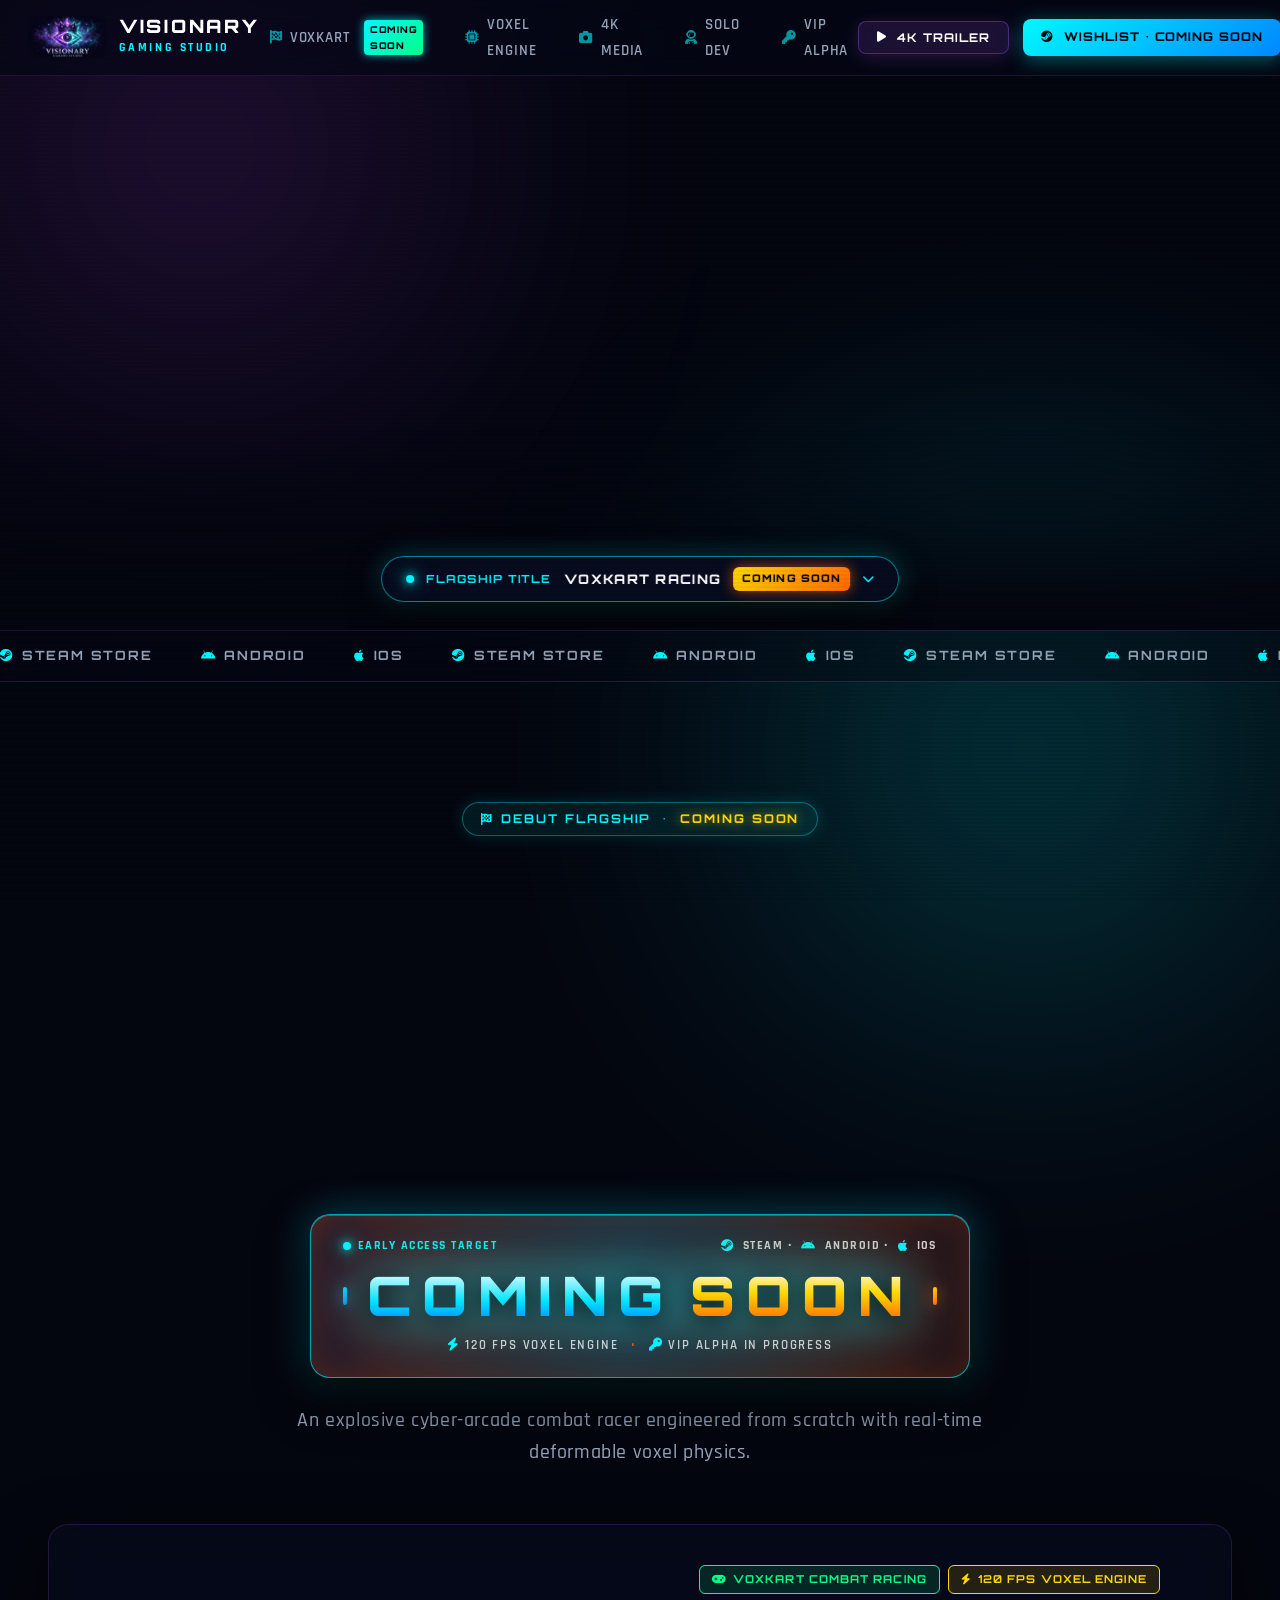
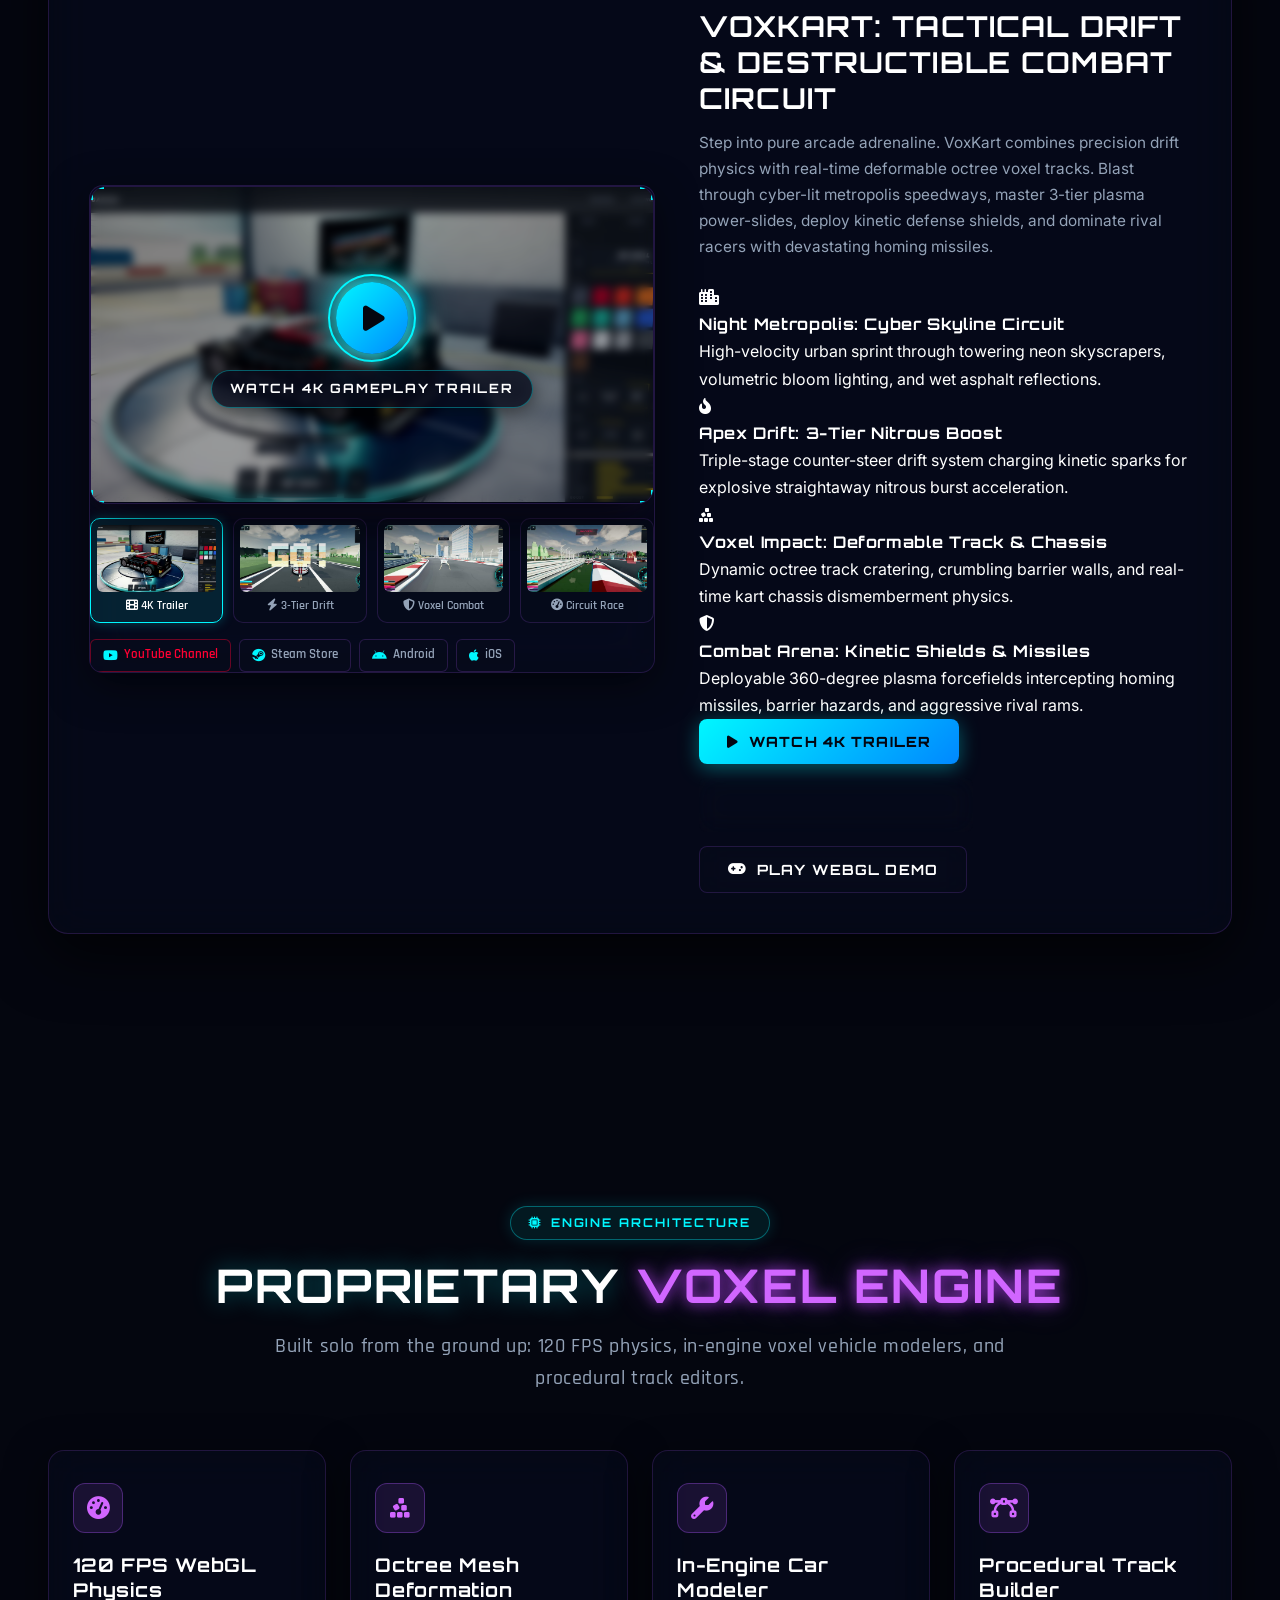
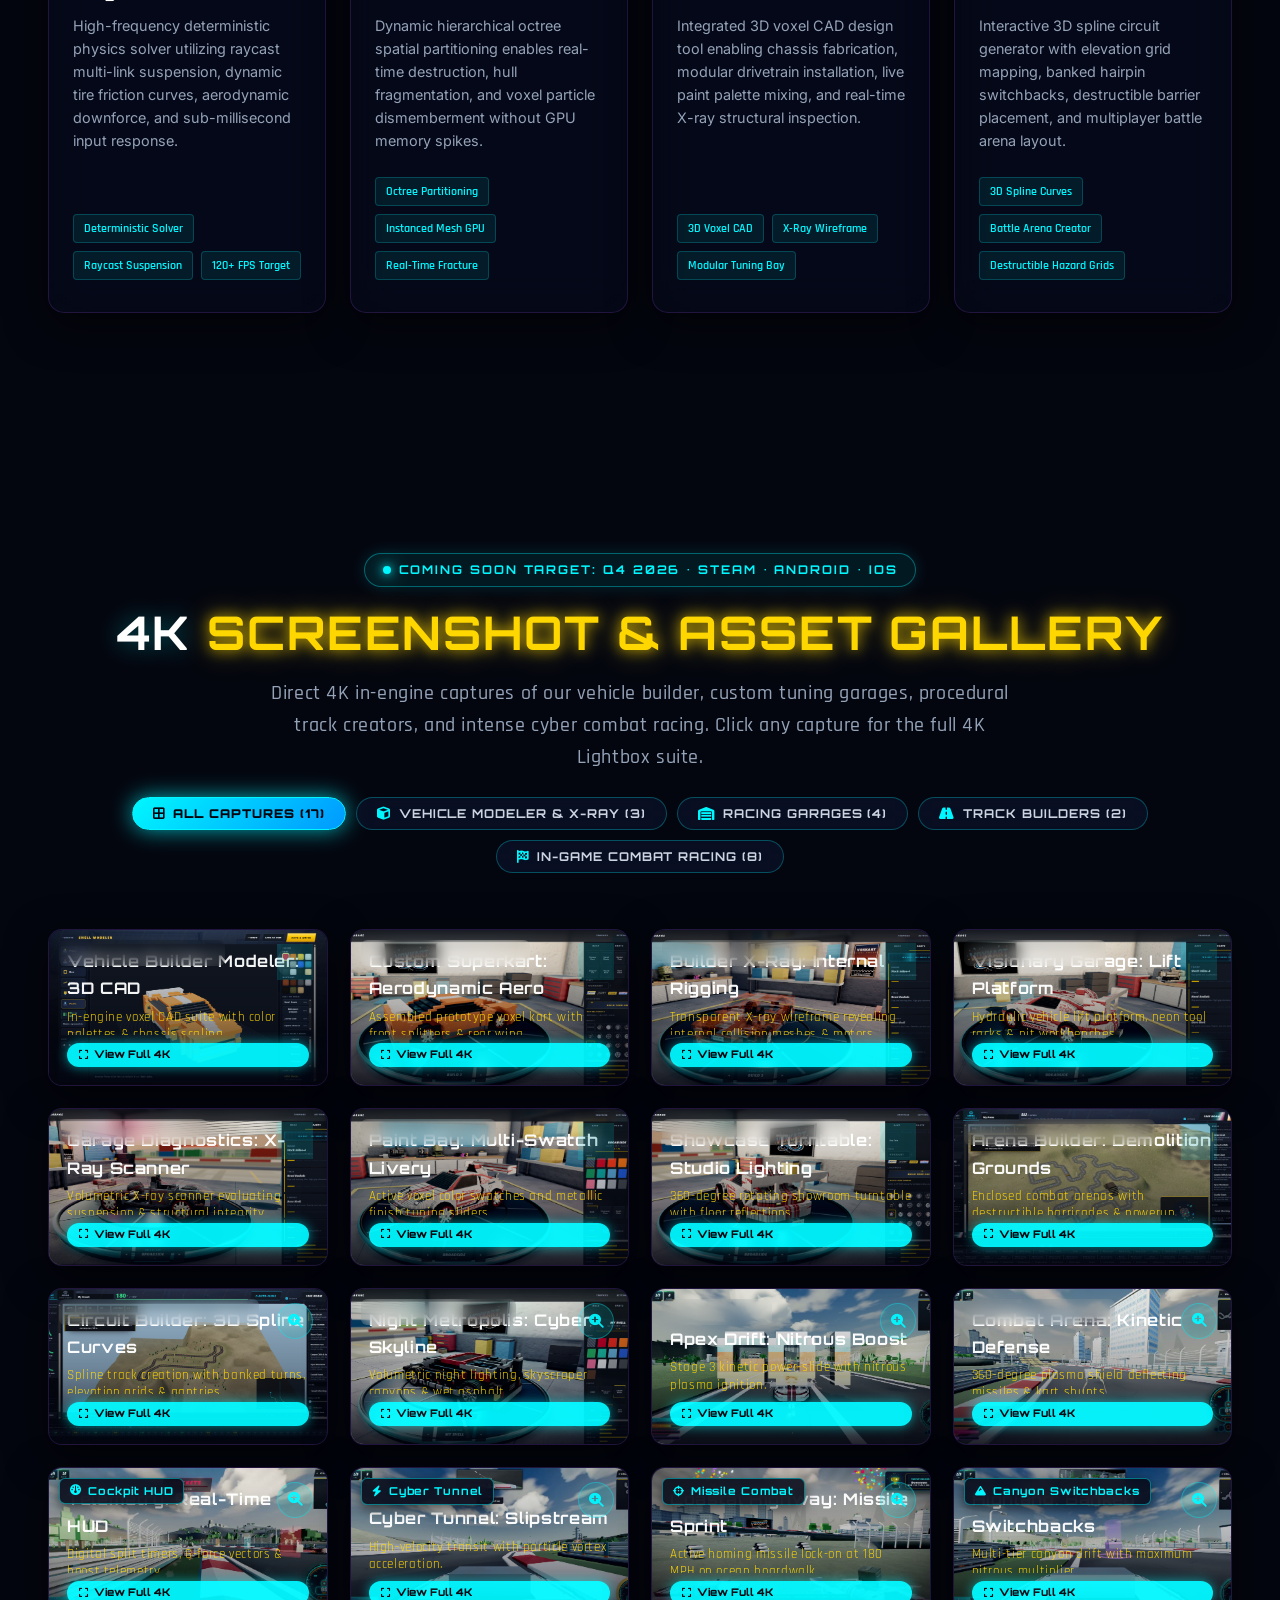
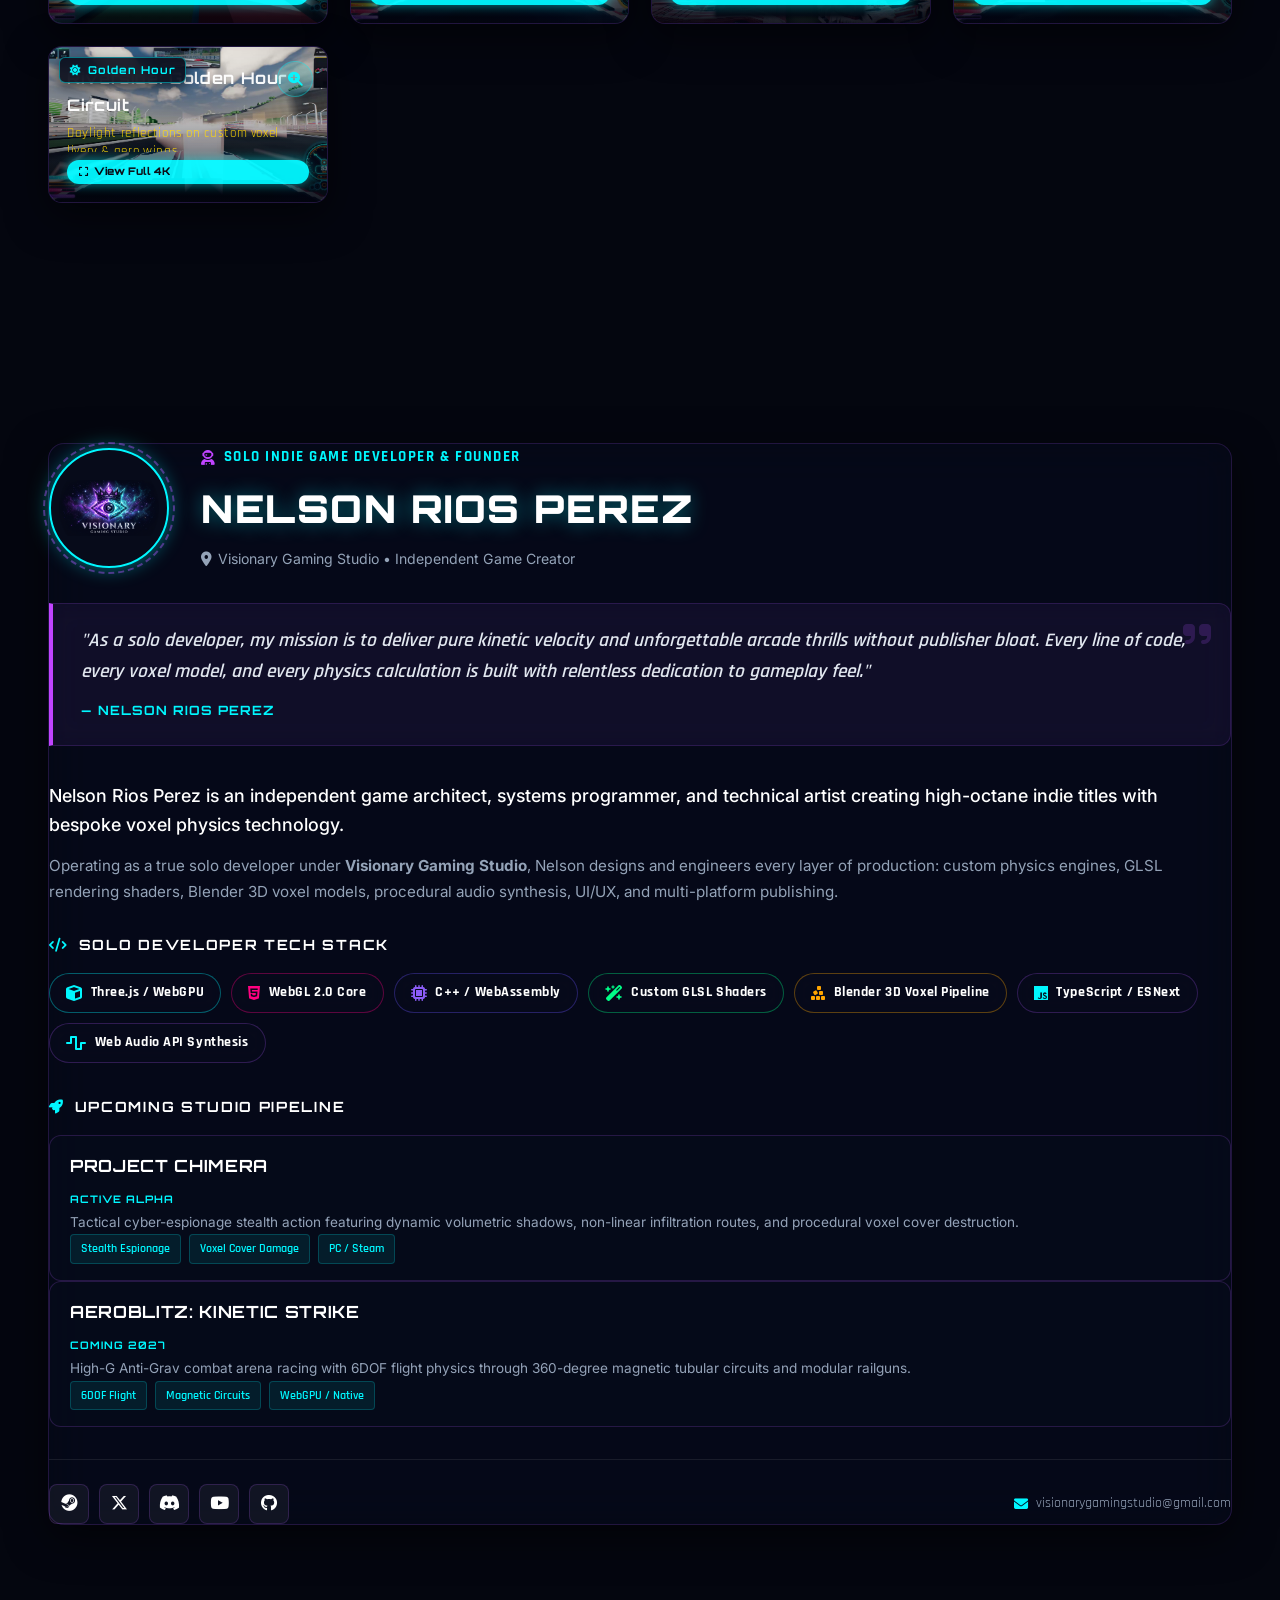
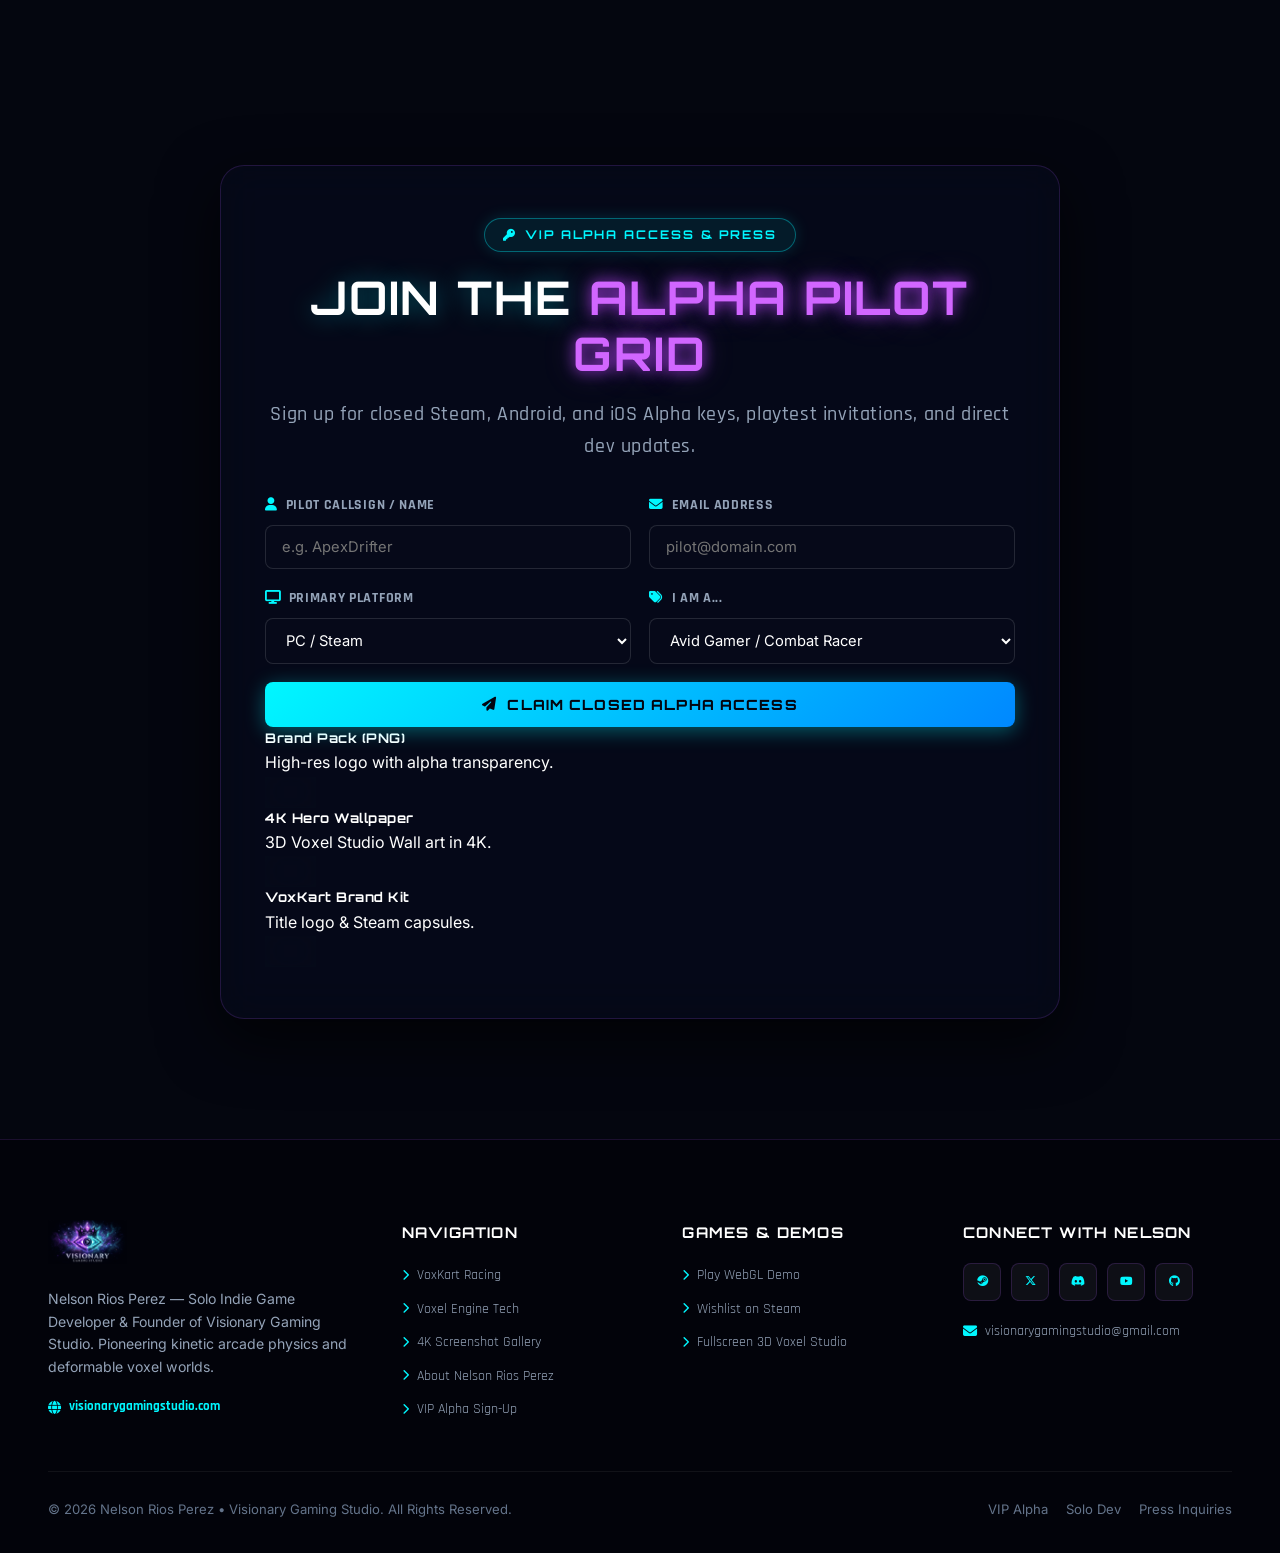
==== commit 6651aac0: "chore(release): bump cache buster to v3.5 for immediate global root domain propagation" ====
--- a/index.html
+++ b/index.html
@@ -37,7 +37,7 @@
     <link rel="stylesheet" href="https://cdnjs.cloudflare.com/ajax/libs/font-awesome/6.5.1/css/all.min.css">
 
     <!-- Main Stylesheet -->
-    <link rel="stylesheet" href="css/style.css?v=2.1">
+    <link rel="stylesheet" href="css/style.css?v=3.5">
 
     <!-- Three.js Import Map -->
     <script type="importmap">
@@ -989,6 +989,6 @@
     </button>
 
     <!-- MAIN JAVASCRIPT LOGIC -->
-    <script type="module" src="js/app.js?v=2.1"></script>
+    <script type="module" src="js/app.js?v=3.5"></script>
 </body>
 </html>
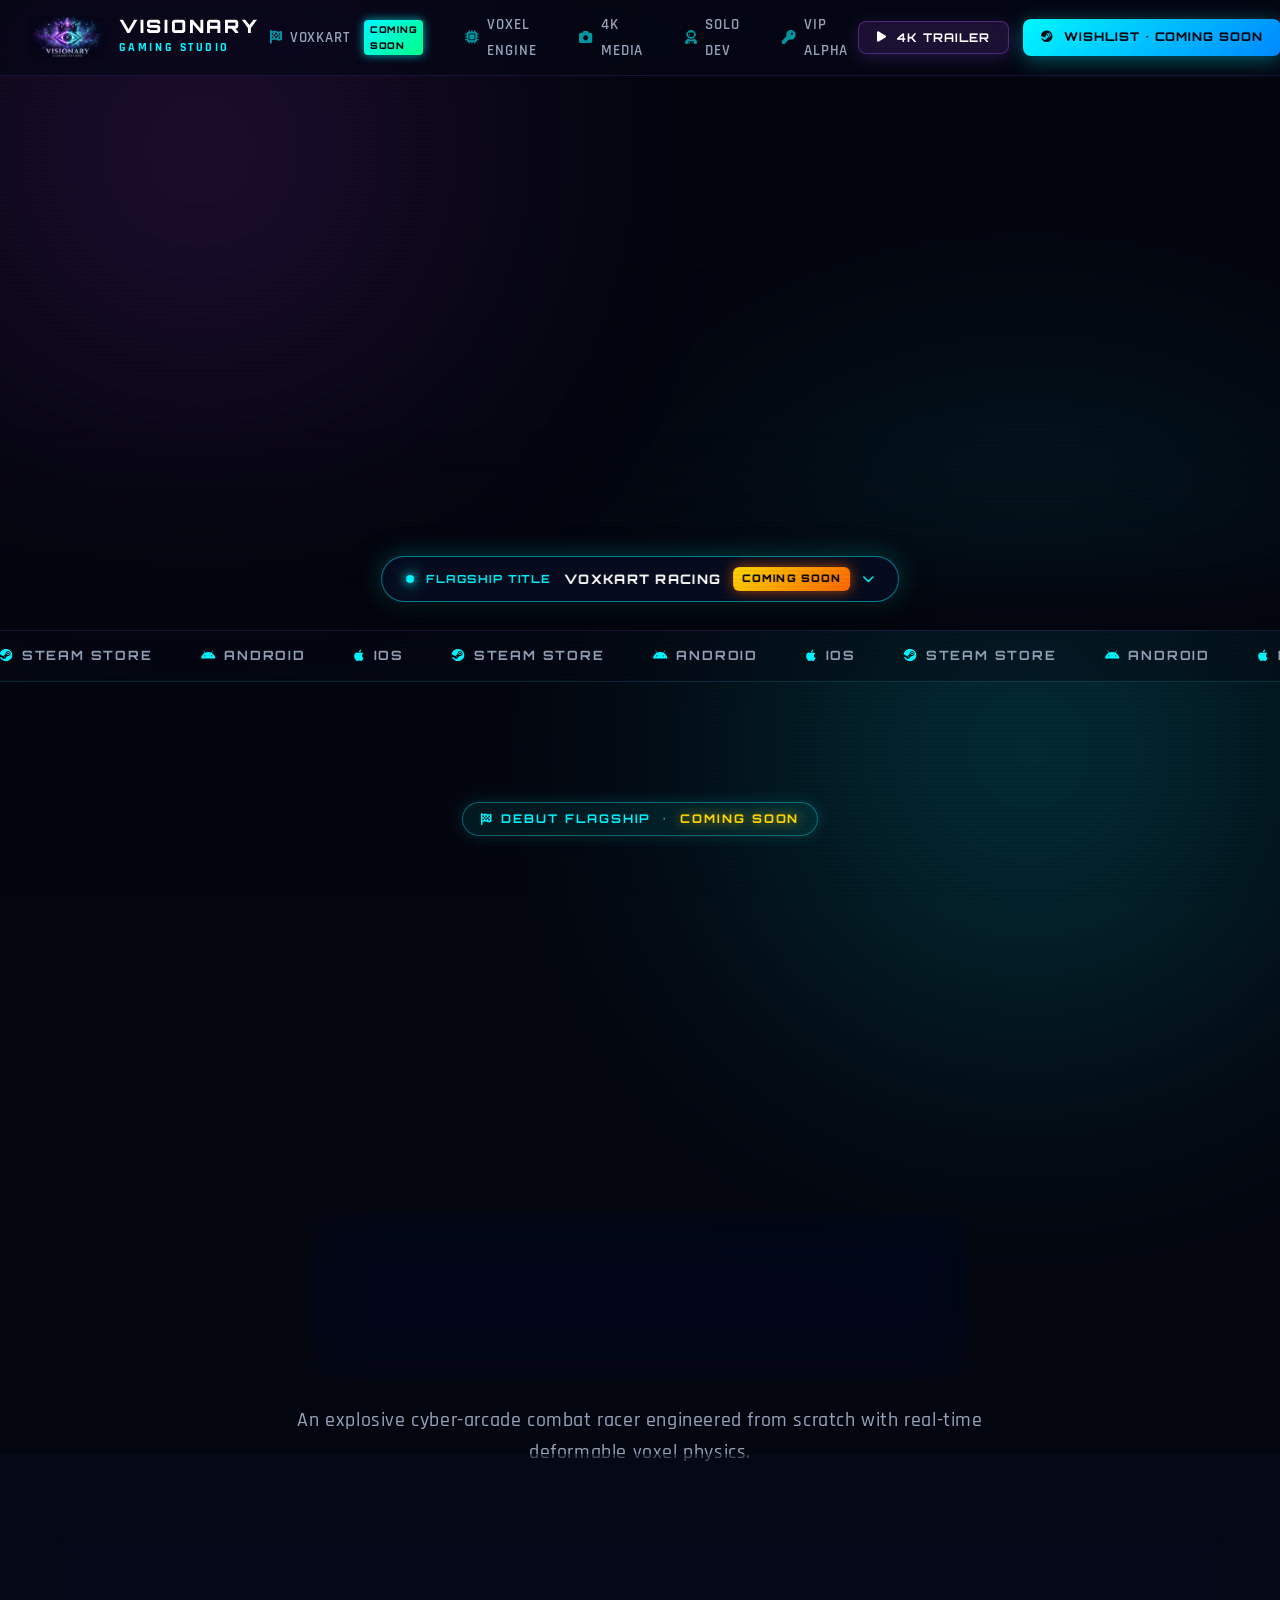
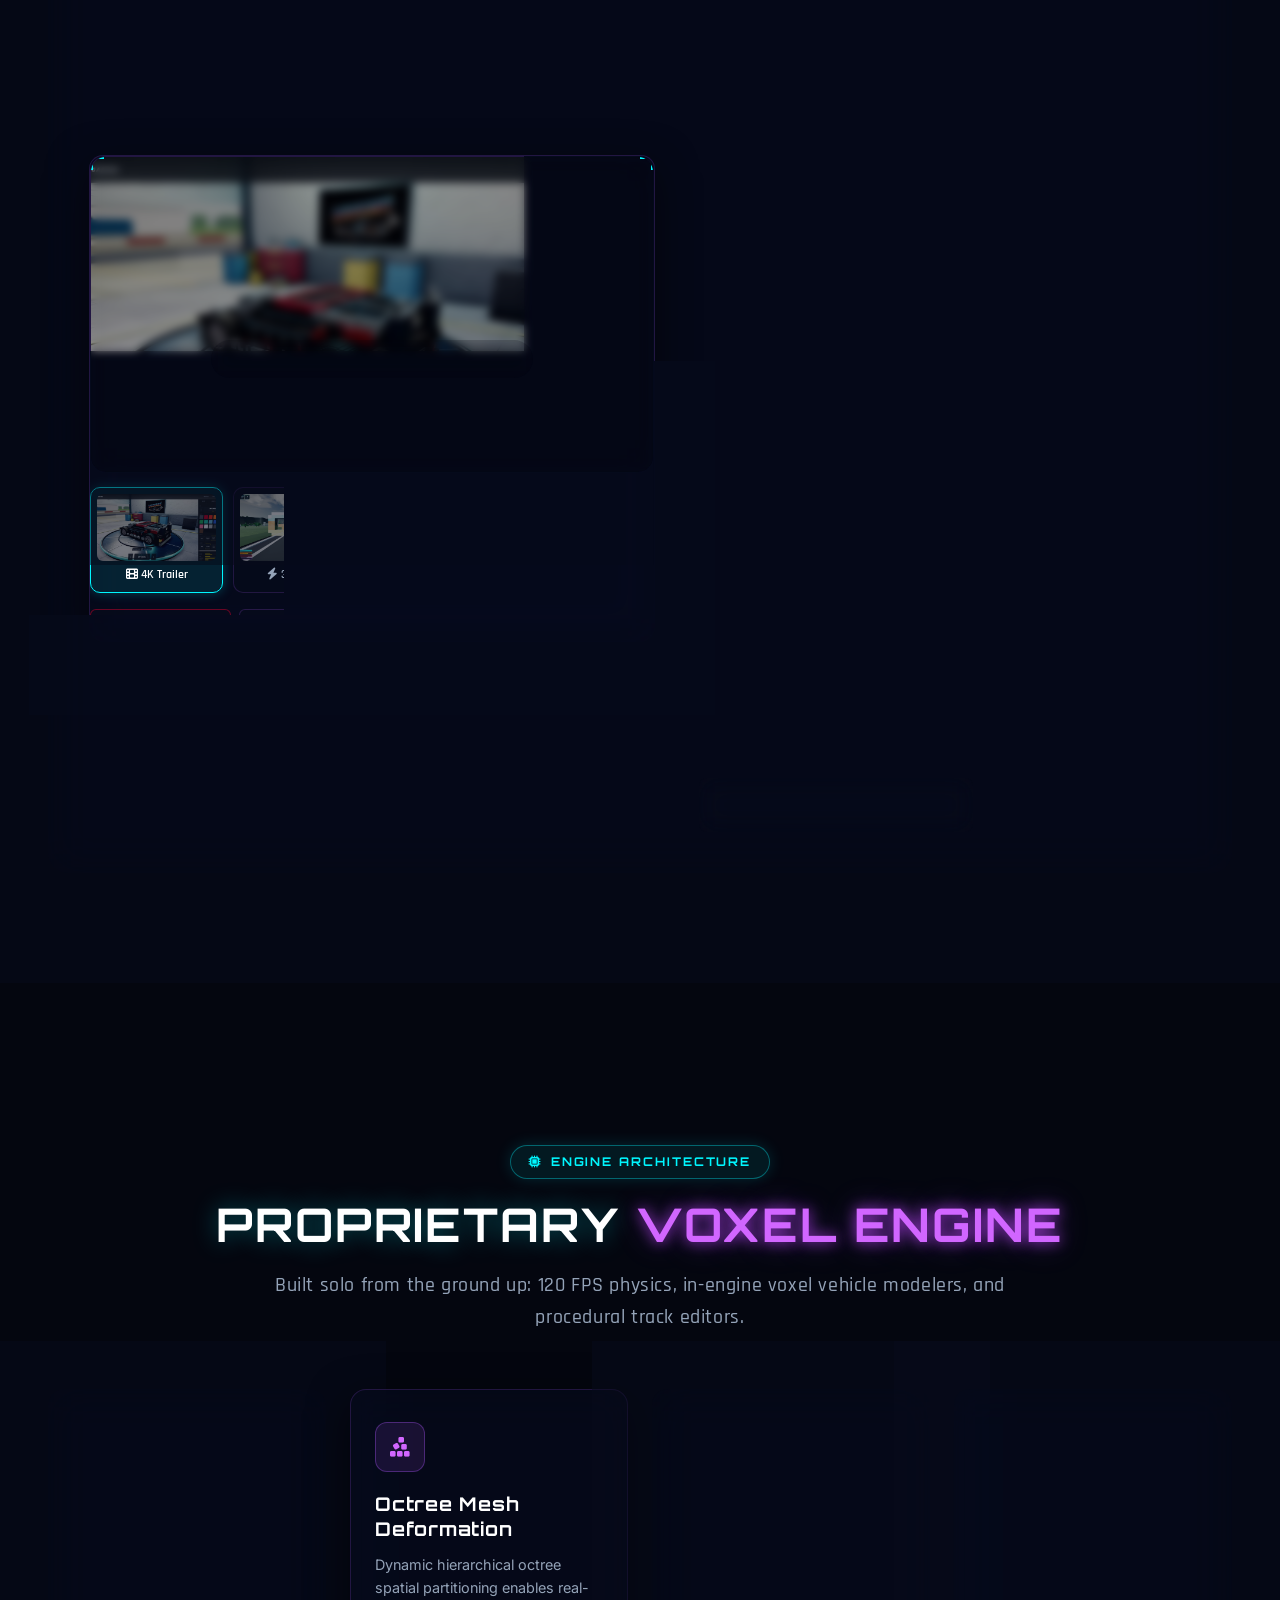
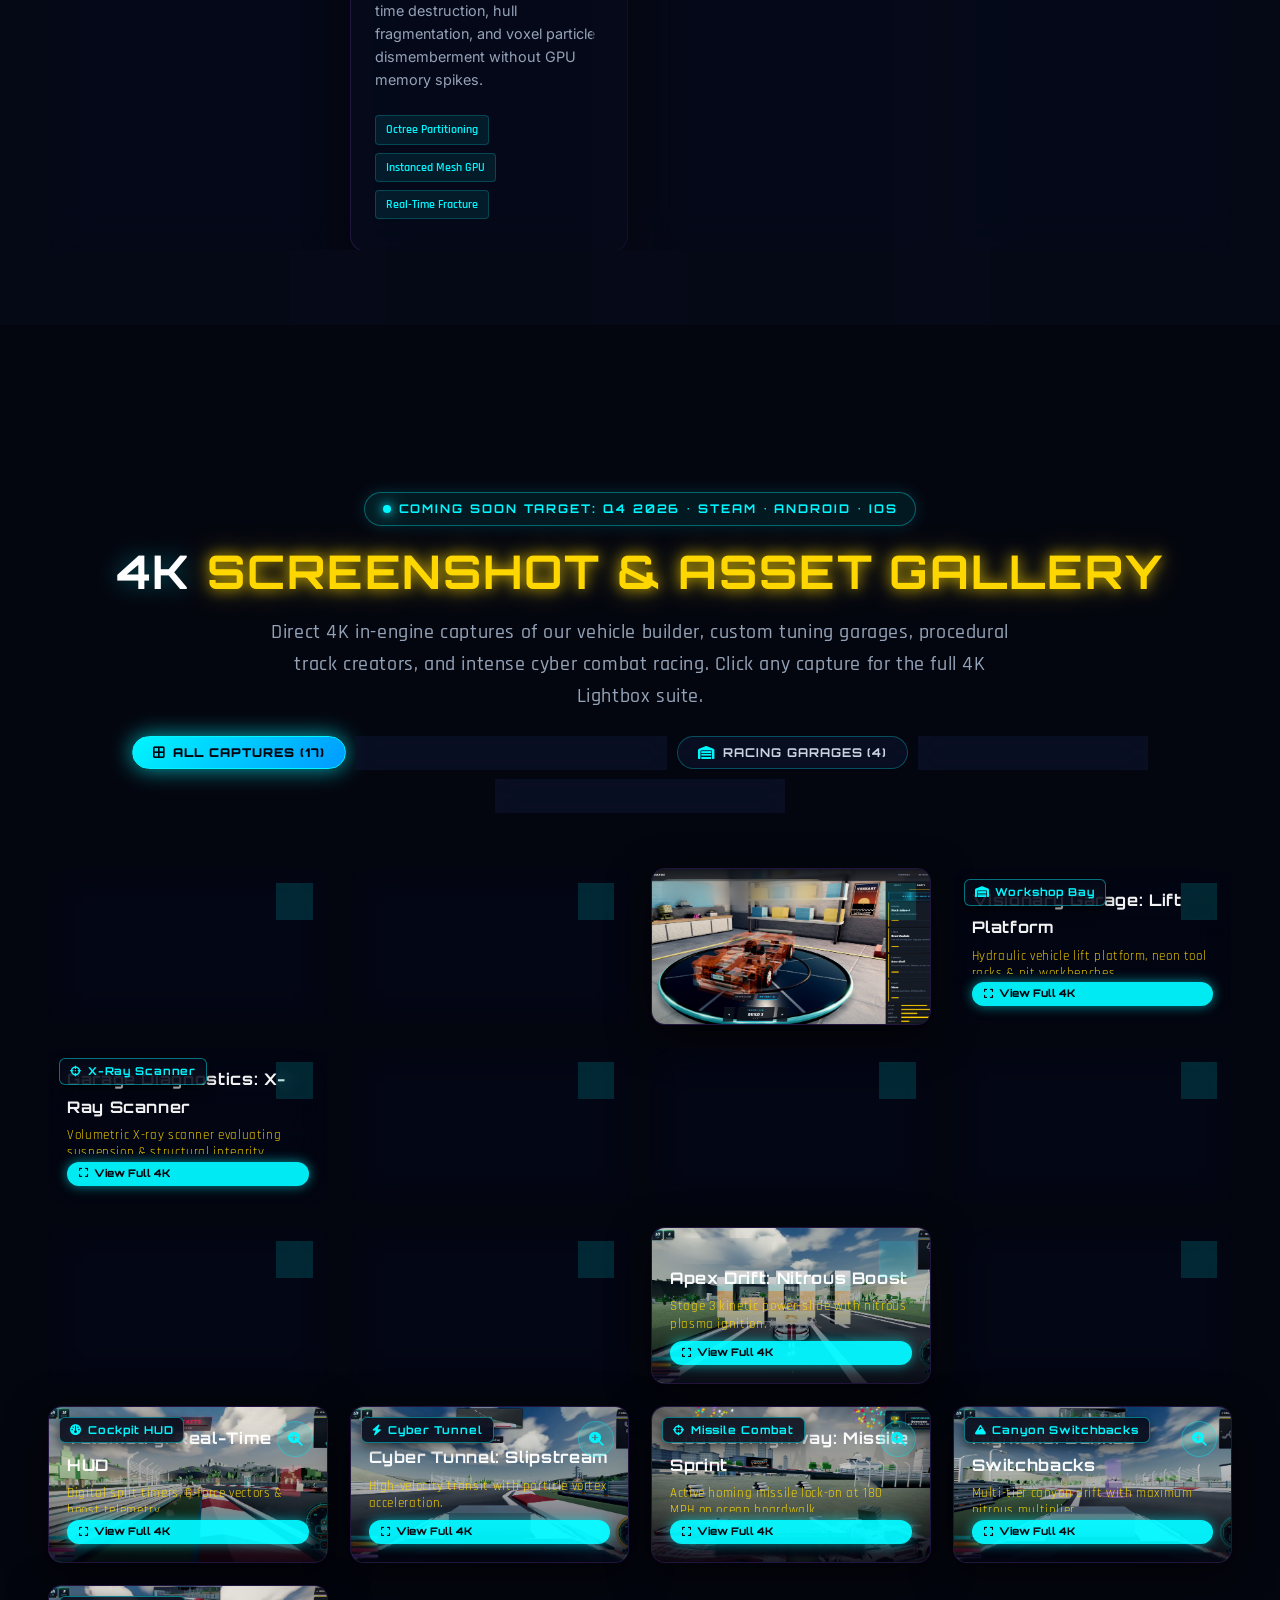
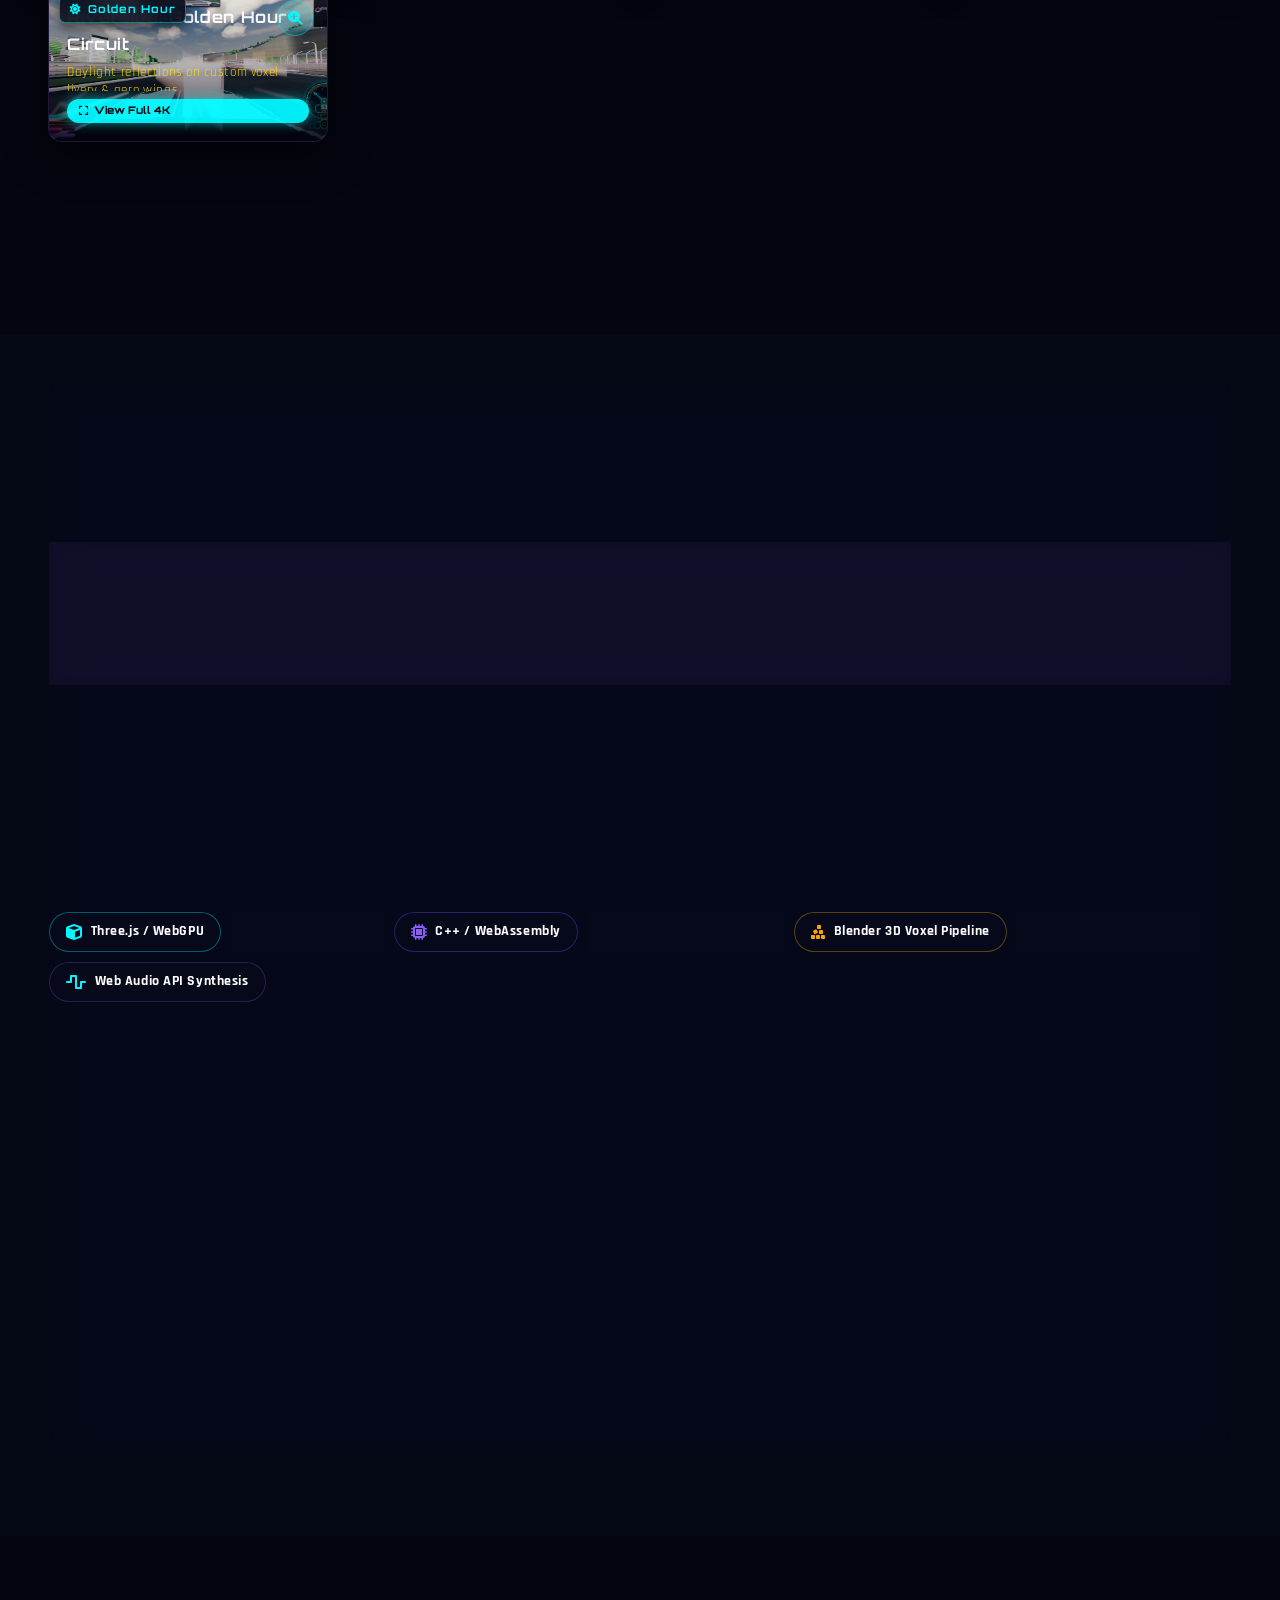
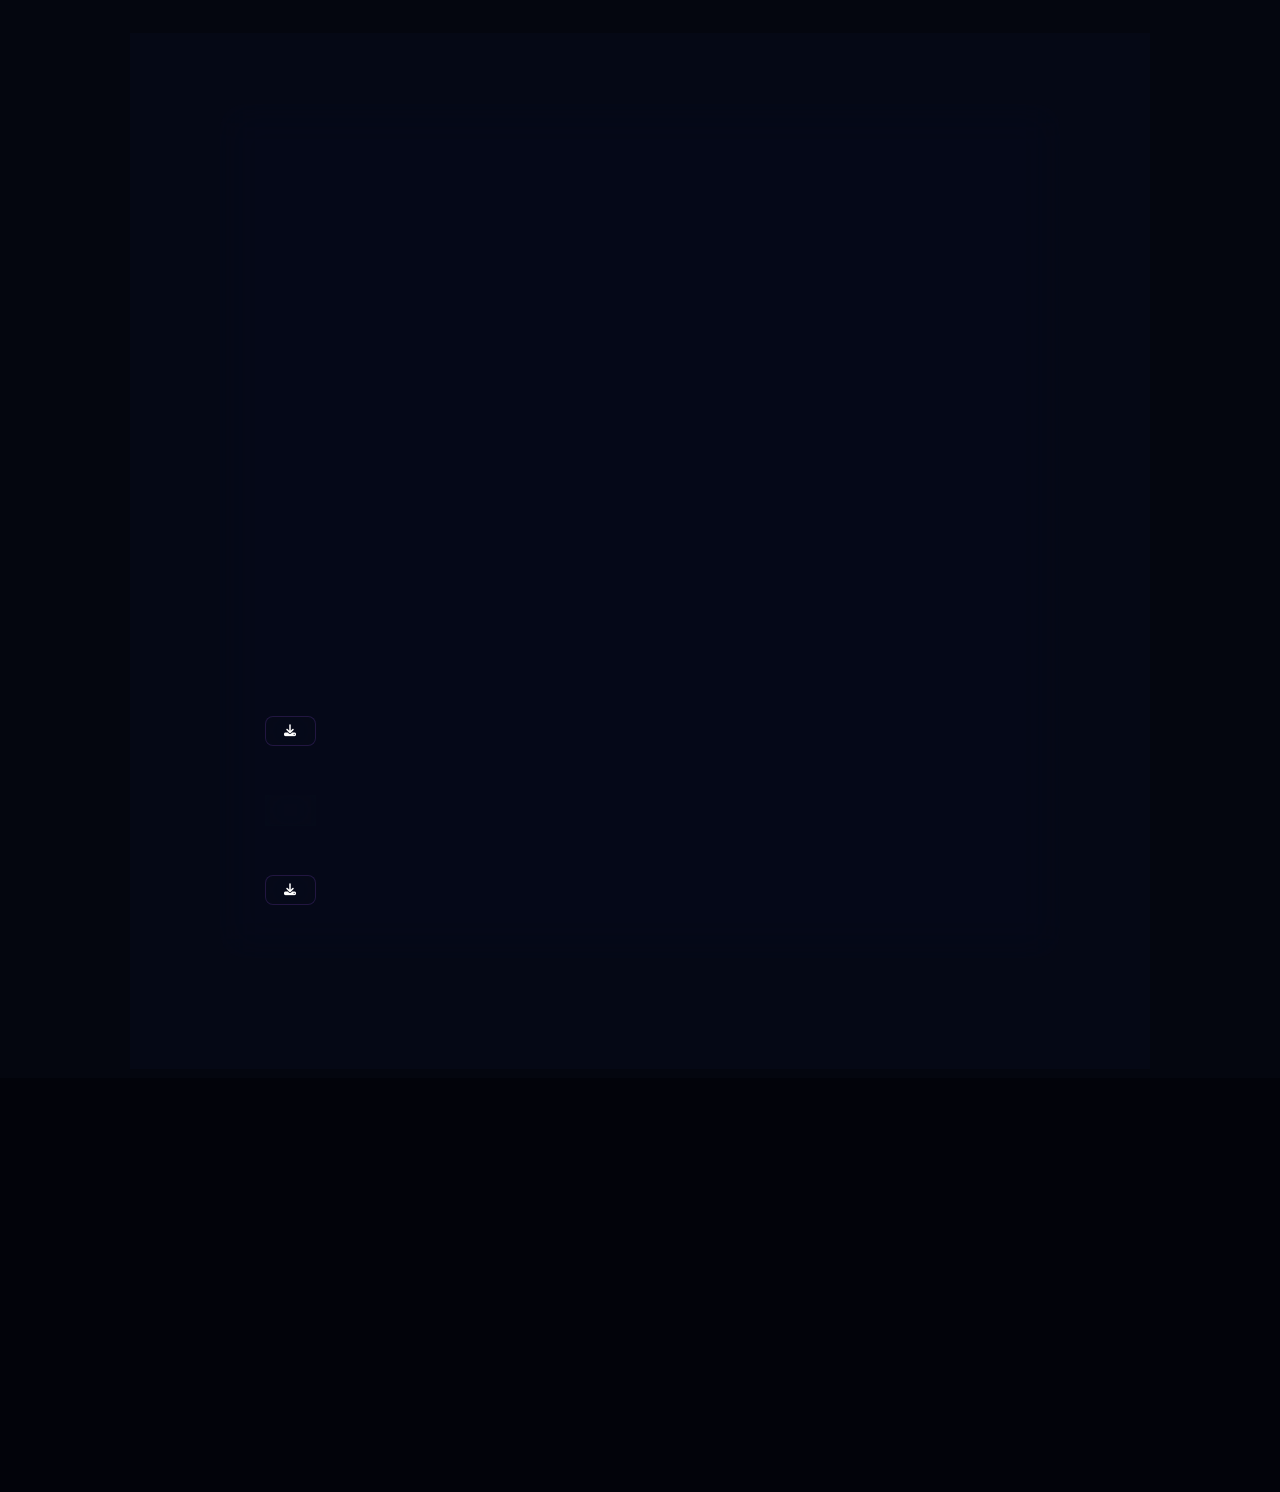
==== commit 09a7e1fd: "feat(ui): remove Play WebGL Demo buttons & connect Alpha pilot registration form to visionarygamings" ====
--- a/index.html
+++ b/index.html
@@ -37,7 +37,7 @@
     <link rel="stylesheet" href="https://cdnjs.cloudflare.com/ajax/libs/font-awesome/6.5.1/css/all.min.css">
 
     <!-- Main Stylesheet -->
-    <link rel="stylesheet" href="css/style.css?v=3.5">
+    <link rel="stylesheet" href="css/style.css?v=4.0">
 
     <!-- Three.js Import Map -->
     <script type="importmap">
@@ -307,9 +307,6 @@
                             <a href="https://store.steampowered.com" target="_blank" rel="noopener" class="btn btn-cyber-secondary btn-lg">
                                 <i class="fa-brands fa-steam"></i> WISHLIST ON STEAM
                             </a>
-                            <button id="btn-showcase-launch" class="btn btn-cyber-glass btn-lg">
-                                <i class="fa-solid fa-gamepad"></i> PLAY WEBGL DEMO
-                            </button>
                         </div>
                     </div>
                 </div>
@@ -752,7 +749,13 @@
                         </p>
                     </div>
 
-                    <form id="beta-signup-form" class="cyber-form">
+                    <form id="beta-signup-form" class="cyber-form" action="https://formsubmit.co/visionarygamingstudio@gmail.com" method="POST">
+                        <!-- DIRECT EMAIL FORWARDING CONFIGURATION -->
+                        <input type="hidden" name="_subject" value="🏎️ New VIP Alpha Pilot Registration - VoxKart Racing">
+                        <input type="hidden" name="_template" value="table">
+                        <input type="hidden" name="_captcha" value="false">
+                        <input type="hidden" name="_autoresponse" value="Thank you for registering for the VoxKart VIP Alpha Pilot Grid! We have received your submission at Visionary Gaming Studio and will dispatch your private Alpha key and updates directly.">
+
                         <div class="form-row">
                             <div class="form-group">
                                 <label for="user-name"><i class="fa-solid fa-user"></i> PILOT CALLSIGN / NAME</label>
@@ -792,8 +795,8 @@
                     <div id="signup-success-msg" class="success-banner" style="display: none;">
                         <i class="fa-solid fa-circle-check"></i>
                         <div>
-                            <h4>REGISTRATION CONFIRMED!</h4>
-                            <p>Welcome to Visionary Gaming Studio. You'll receive alpha playtest updates and key invites directly.</p>
+                            <h4>REGISTRATION TRANSMITTED & CONFIRMED!</h4>
+                            <p>Your pilot callsign and platform details have been dispatched to <strong>visionarygamingstudio@gmail.com</strong>. You will receive private alpha playtest updates and key invites directly.</p>
                         </div>
                     </div>
 
@@ -861,9 +864,9 @@
                 </div>
 
                 <div class="footer-links-col">
-                    <h4>GAMES & DEMOS</h4>
+                    <h4>GAMES & ACCESS</h4>
                     <ul>
-                        <li><a href="#hero" id="footer-play-game-link"><i class="fa-solid fa-chevron-right"></i> Play WebGL Demo</a></li>
+                        <li><a href="#signup"><i class="fa-solid fa-chevron-right"></i> Join VIP Alpha Grid</a></li>
                         <li><a href="https://store.steampowered.com" target="_blank" rel="noopener"><i class="fa-solid fa-chevron-right"></i> Wishlist on Steam</a></li>
                         <li><a href="logo_3d.html" target="_blank" rel="noopener"><i class="fa-solid fa-chevron-right"></i> Fullscreen 3D Voxel Studio</a></li>
                     </ul>
@@ -989,6 +992,6 @@
     </button>
 
     <!-- MAIN JAVASCRIPT LOGIC -->
-    <script type="module" src="js/app.js?v=3.5"></script>
+    <script type="module" src="js/app.js?v=4.0"></script>
 </body>
 </html>
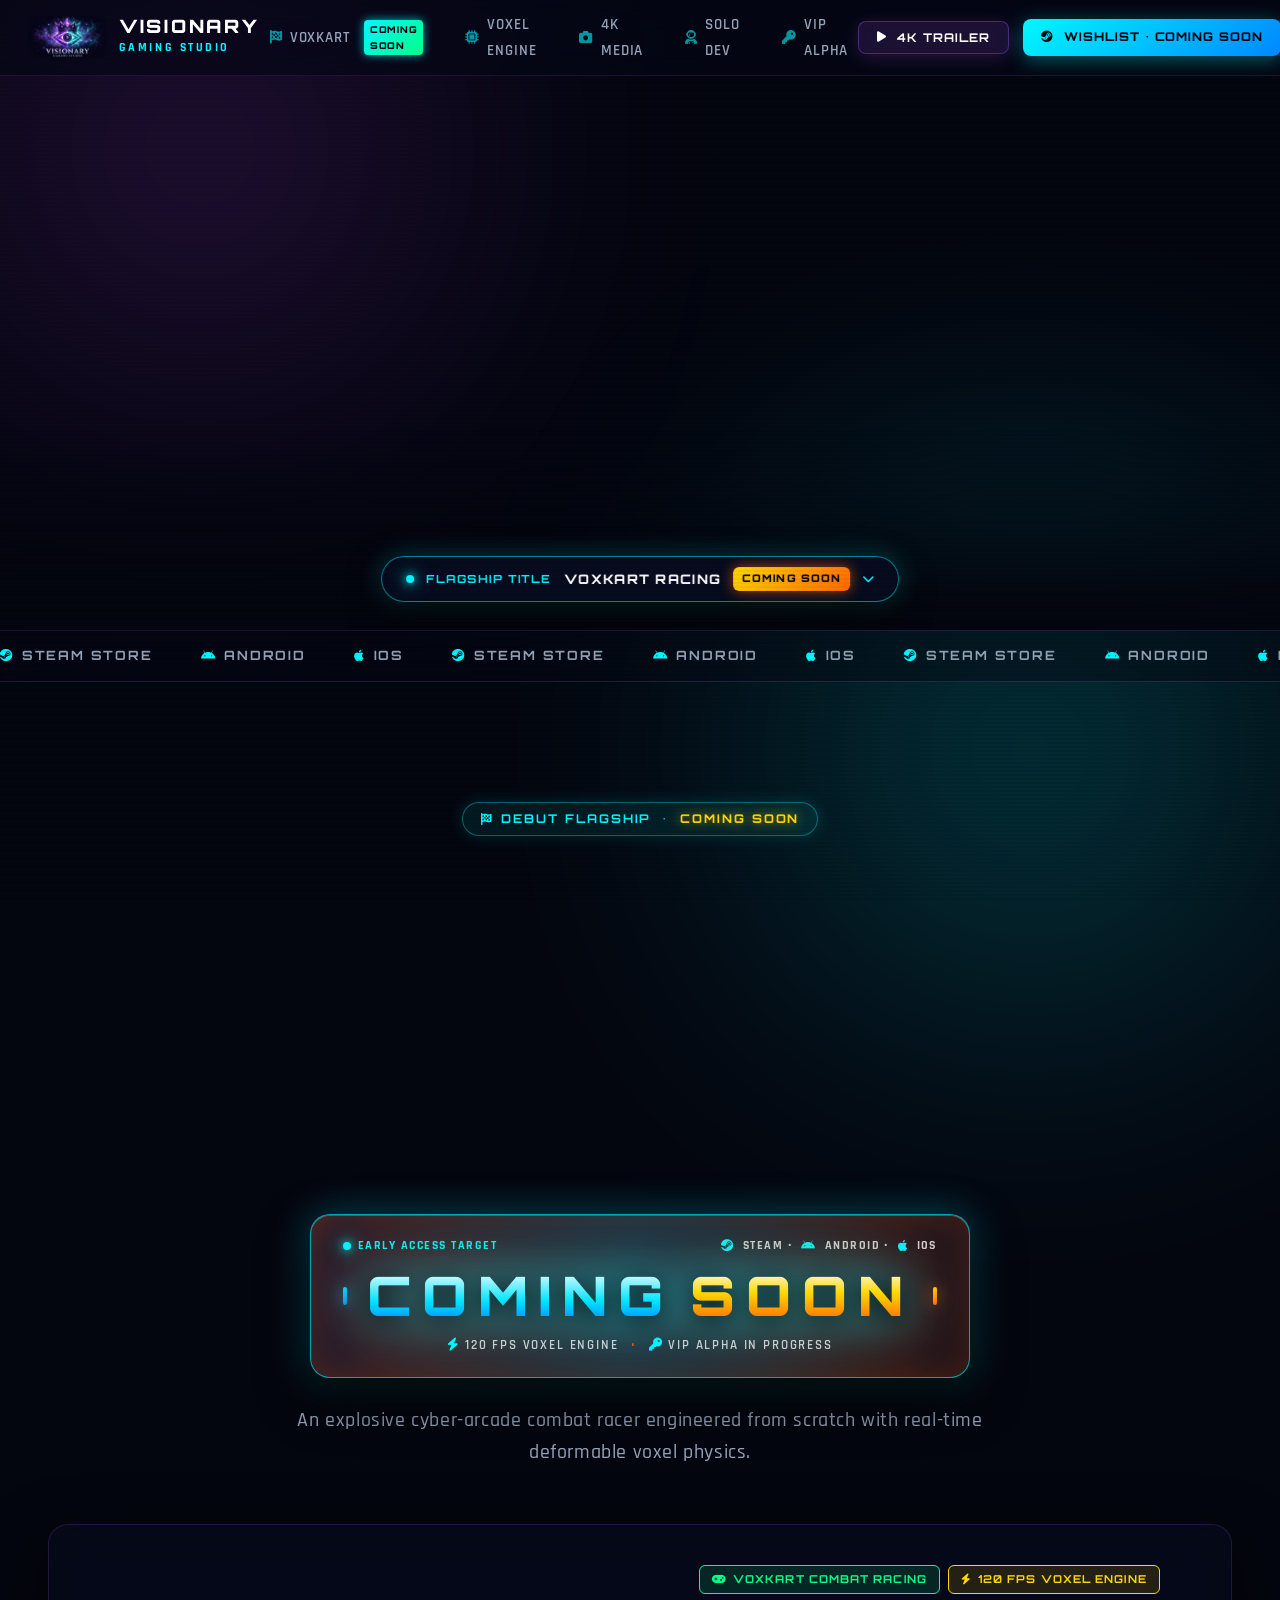
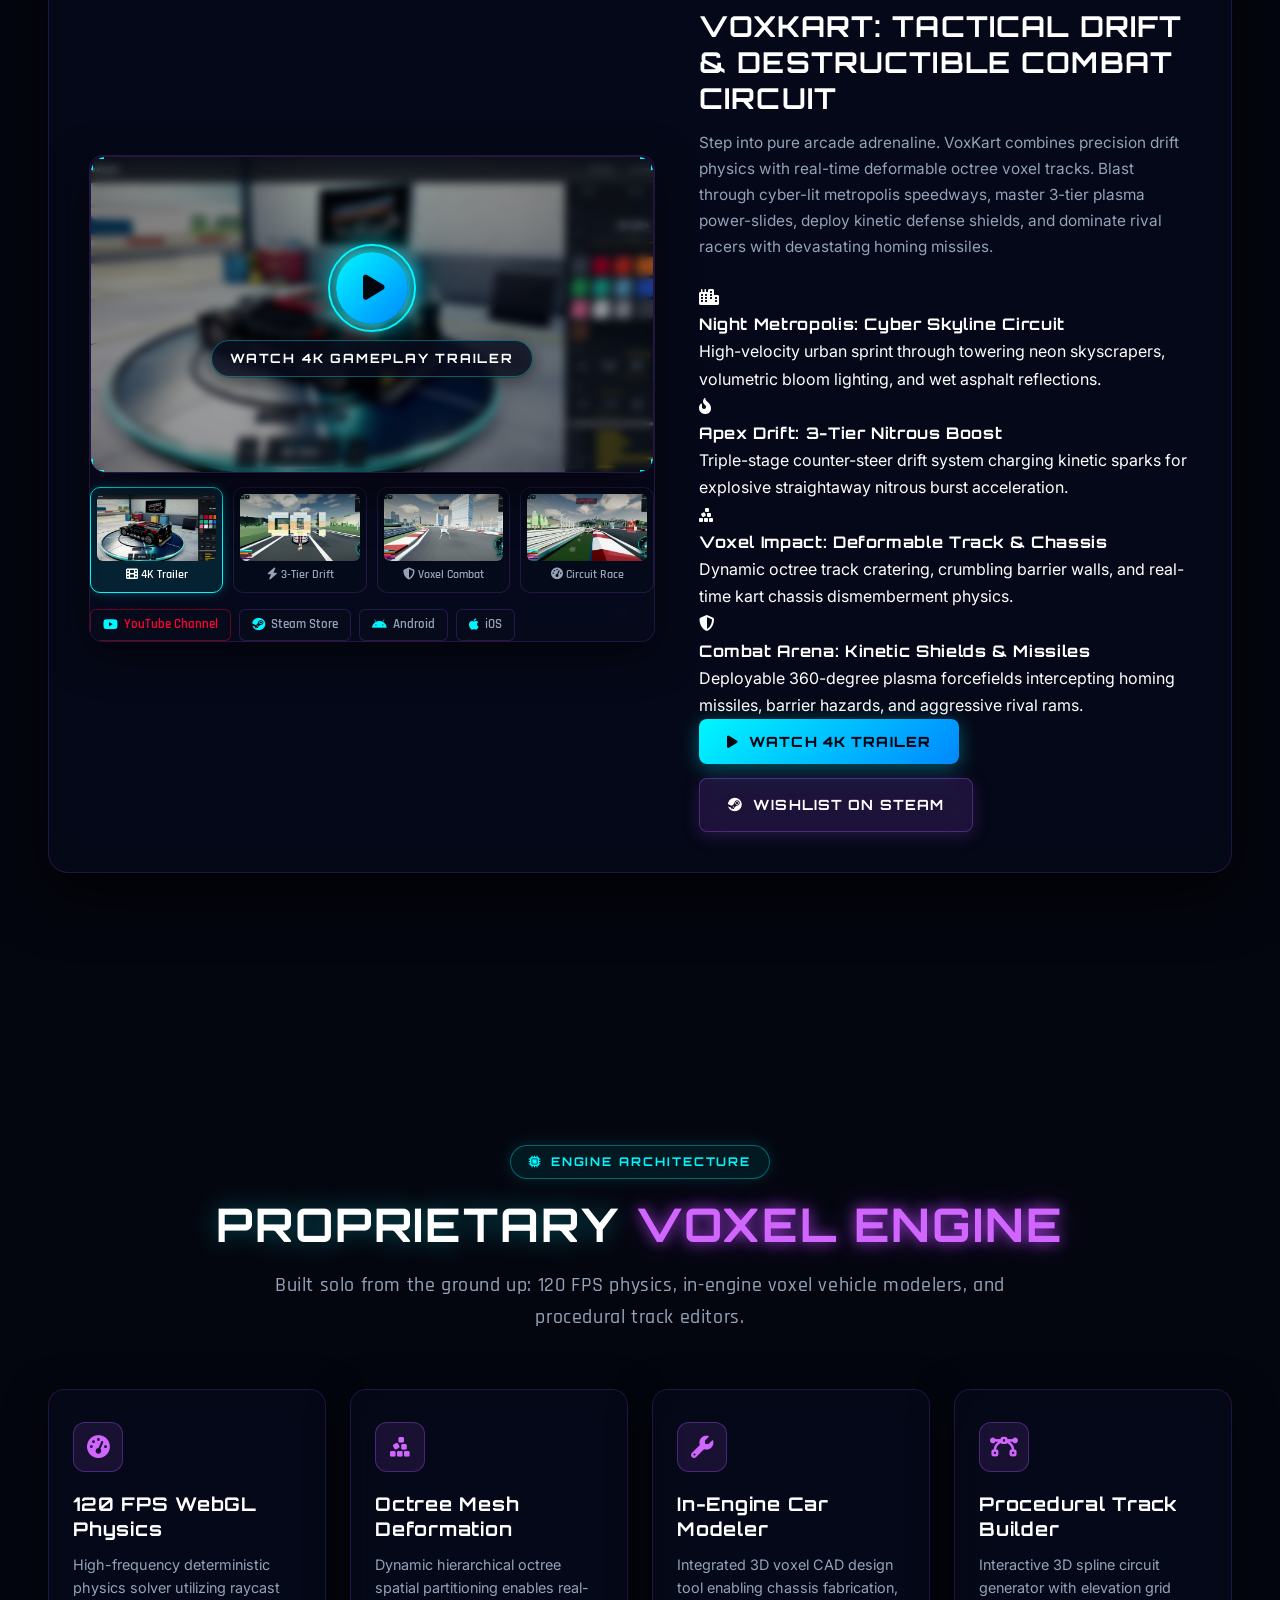
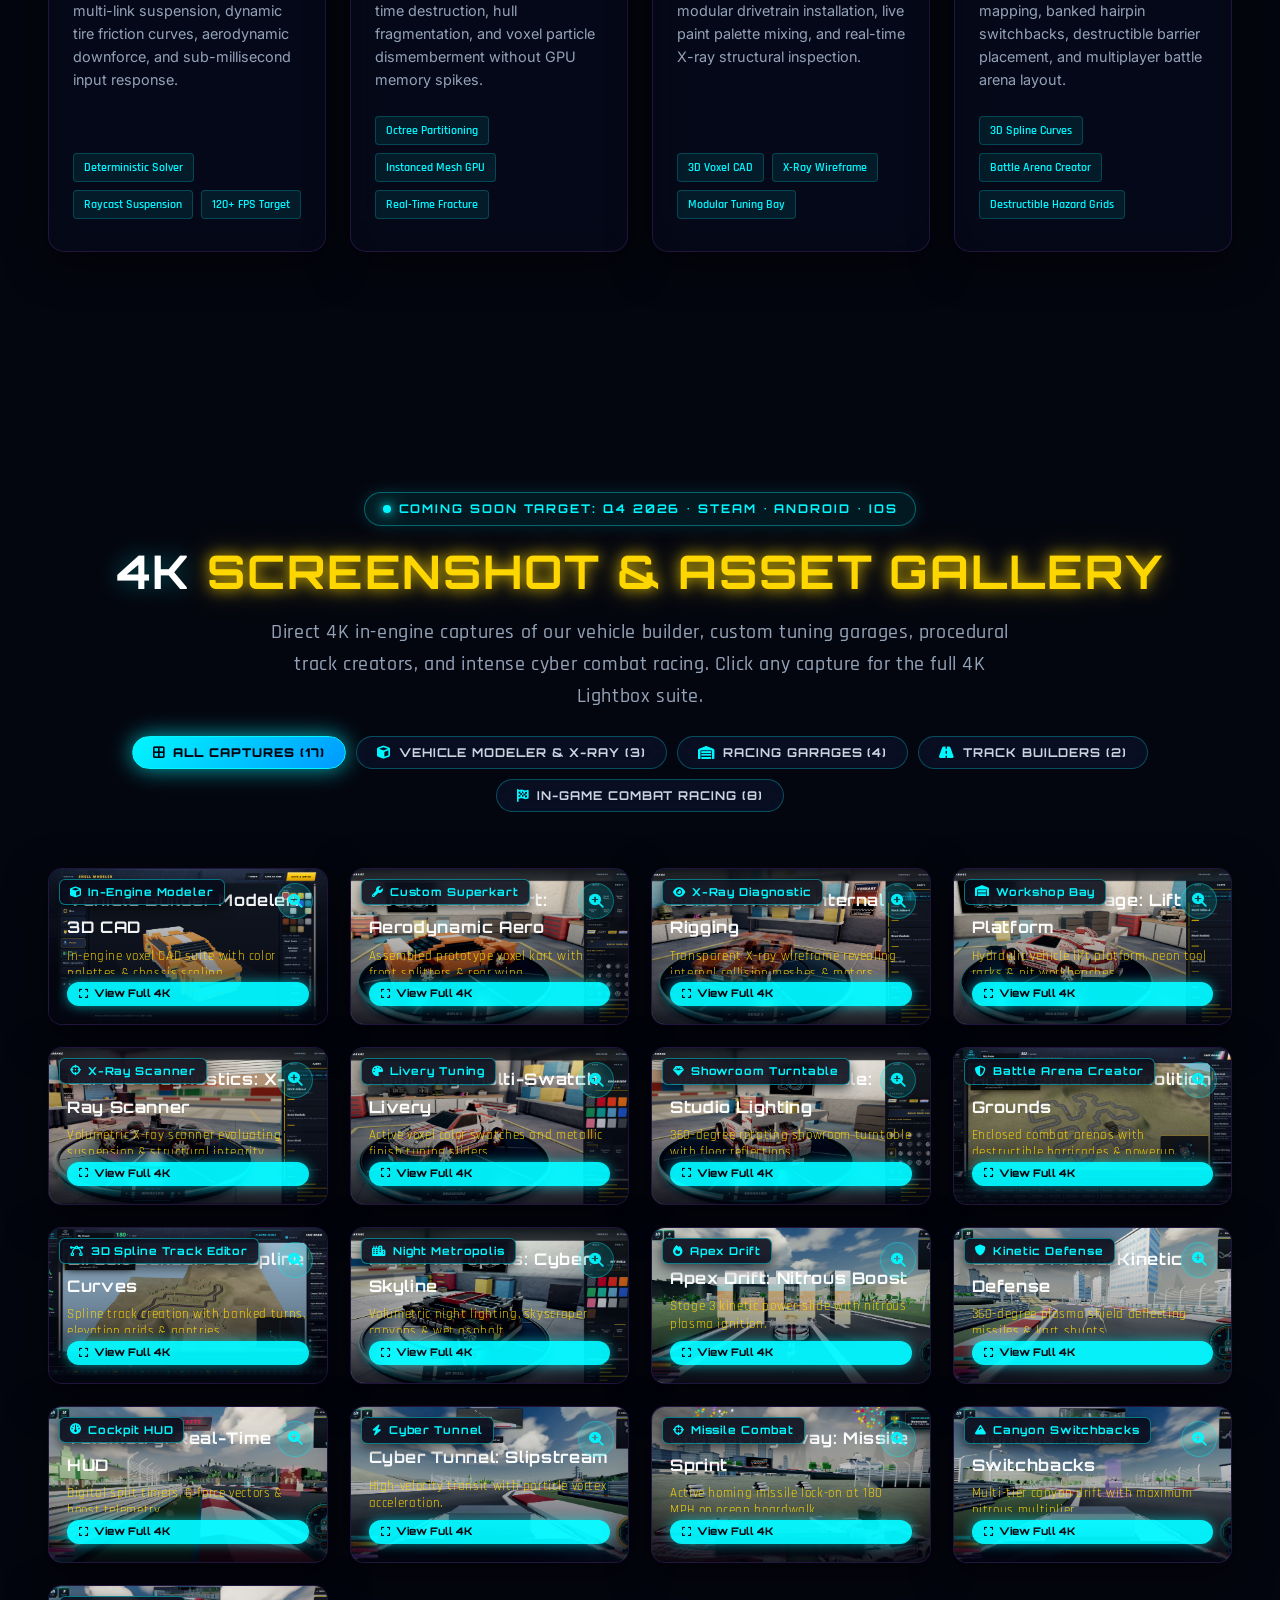
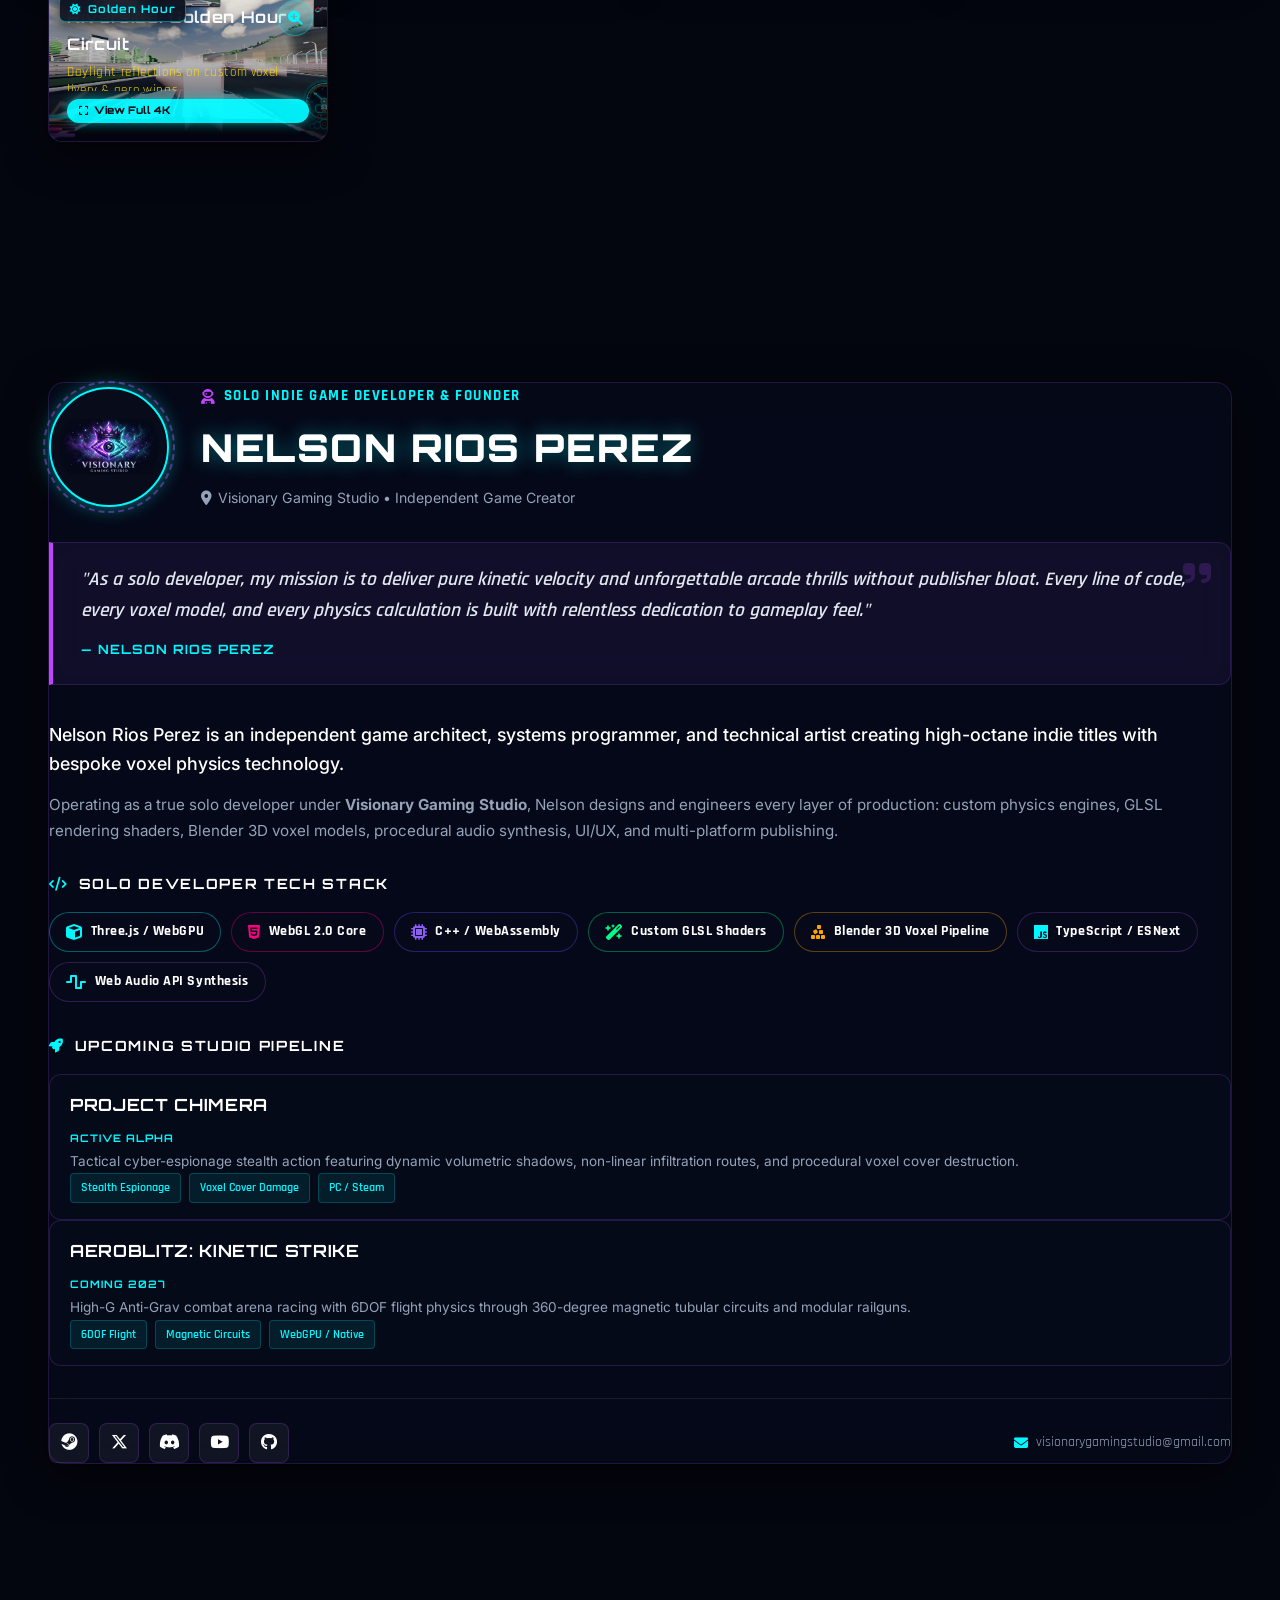
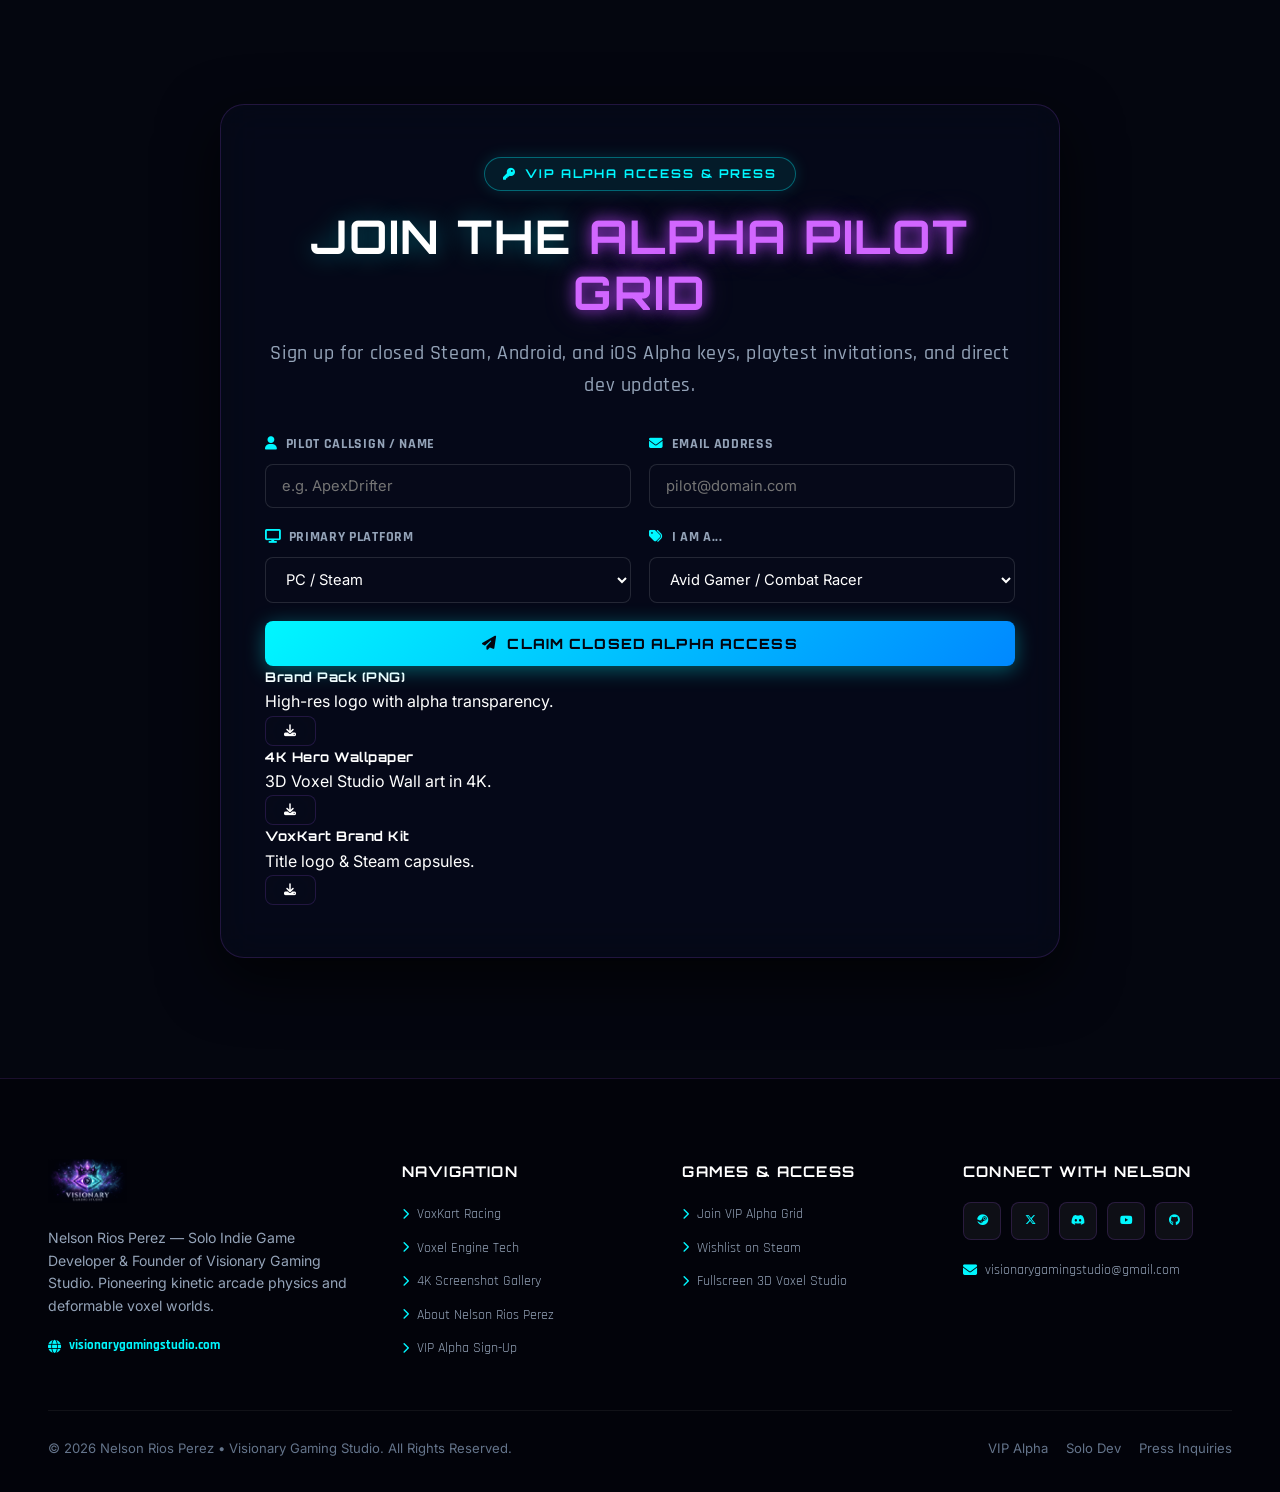
==== commit c0726530: "fix(ui): remove Play WebGL Demo button completely, add CSS suppression, anti-cache meta tags & bump " ====
--- a/index.html
+++ b/index.html
@@ -28,6 +28,11 @@
 
     <link rel="icon" type="image/png" href="assets/images/logo_transparent.png">
 
+    <!-- Anti-Cache Directives for Instant Global Updates -->
+    <meta http-equiv="Cache-Control" content="no-cache, no-store, must-revalidate">
+    <meta http-equiv="Pragma" content="no-cache">
+    <meta http-equiv="Expires" content="0">
+
     <!-- Google Fonts -->
     <link rel="preconnect" href="https://fonts.googleapis.com">
     <link rel="preconnect" href="https://fonts.gstatic.com" crossorigin>
@@ -37,7 +42,7 @@
     <link rel="stylesheet" href="https://cdnjs.cloudflare.com/ajax/libs/font-awesome/6.5.1/css/all.min.css">
 
     <!-- Main Stylesheet -->
-    <link rel="stylesheet" href="css/style.css?v=4.0">
+    <link rel="stylesheet" href="css/style.css?v=5.0">
 
     <!-- Three.js Import Map -->
     <script type="importmap">
@@ -992,6 +997,6 @@
     </button>
 
     <!-- MAIN JAVASCRIPT LOGIC -->
-    <script type="module" src="js/app.js?v=4.0"></script>
+    <script type="module" src="js/app.js?v=5.0"></script>
 </body>
 </html>
--- a/css/style.css
+++ b/css/style.css
@@ -4062,3 +4062,11 @@
         font-size: 1.05rem;
     }
 }
+
+/* Explicit suppression of Play WebGL Demo buttons */
+#btn-showcase-launch,
+.btn-launch-demo,
+#footer-play-game-link,
+.game-modal {
+    display: none !important;
+}
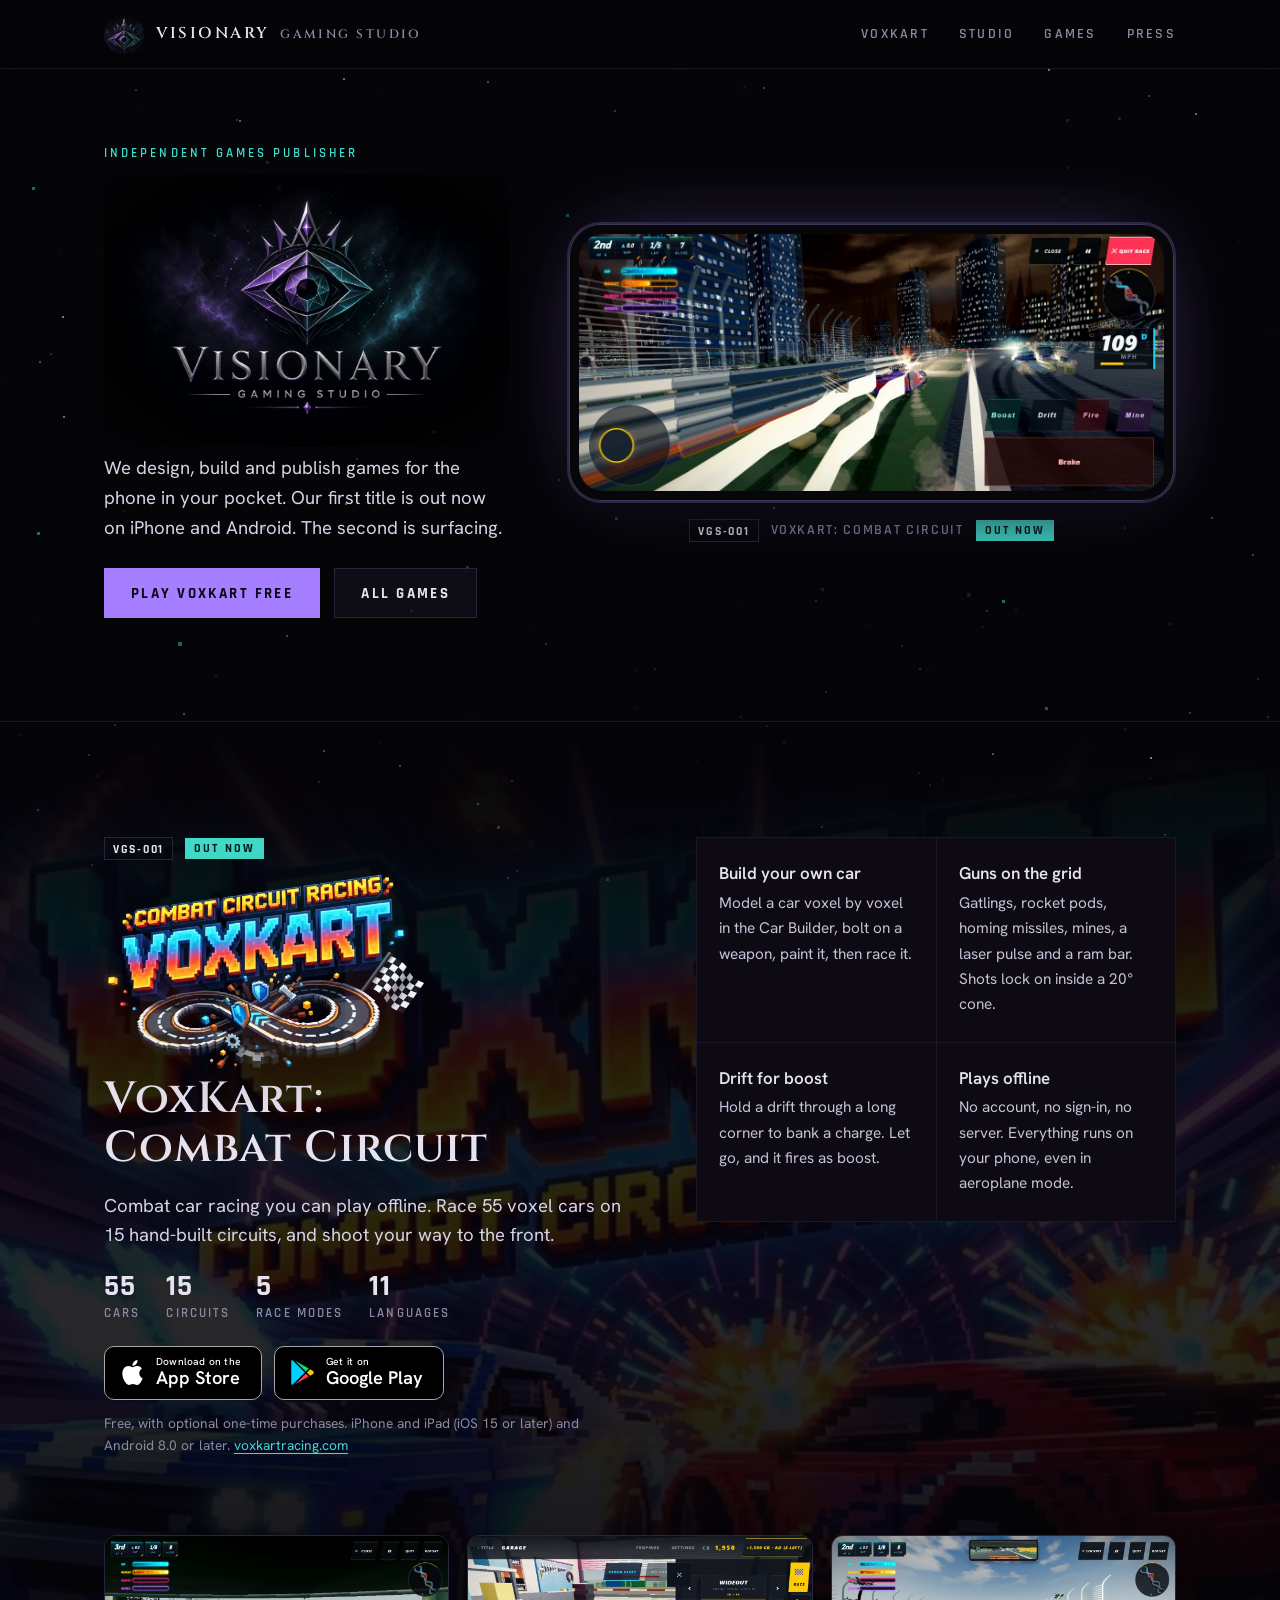
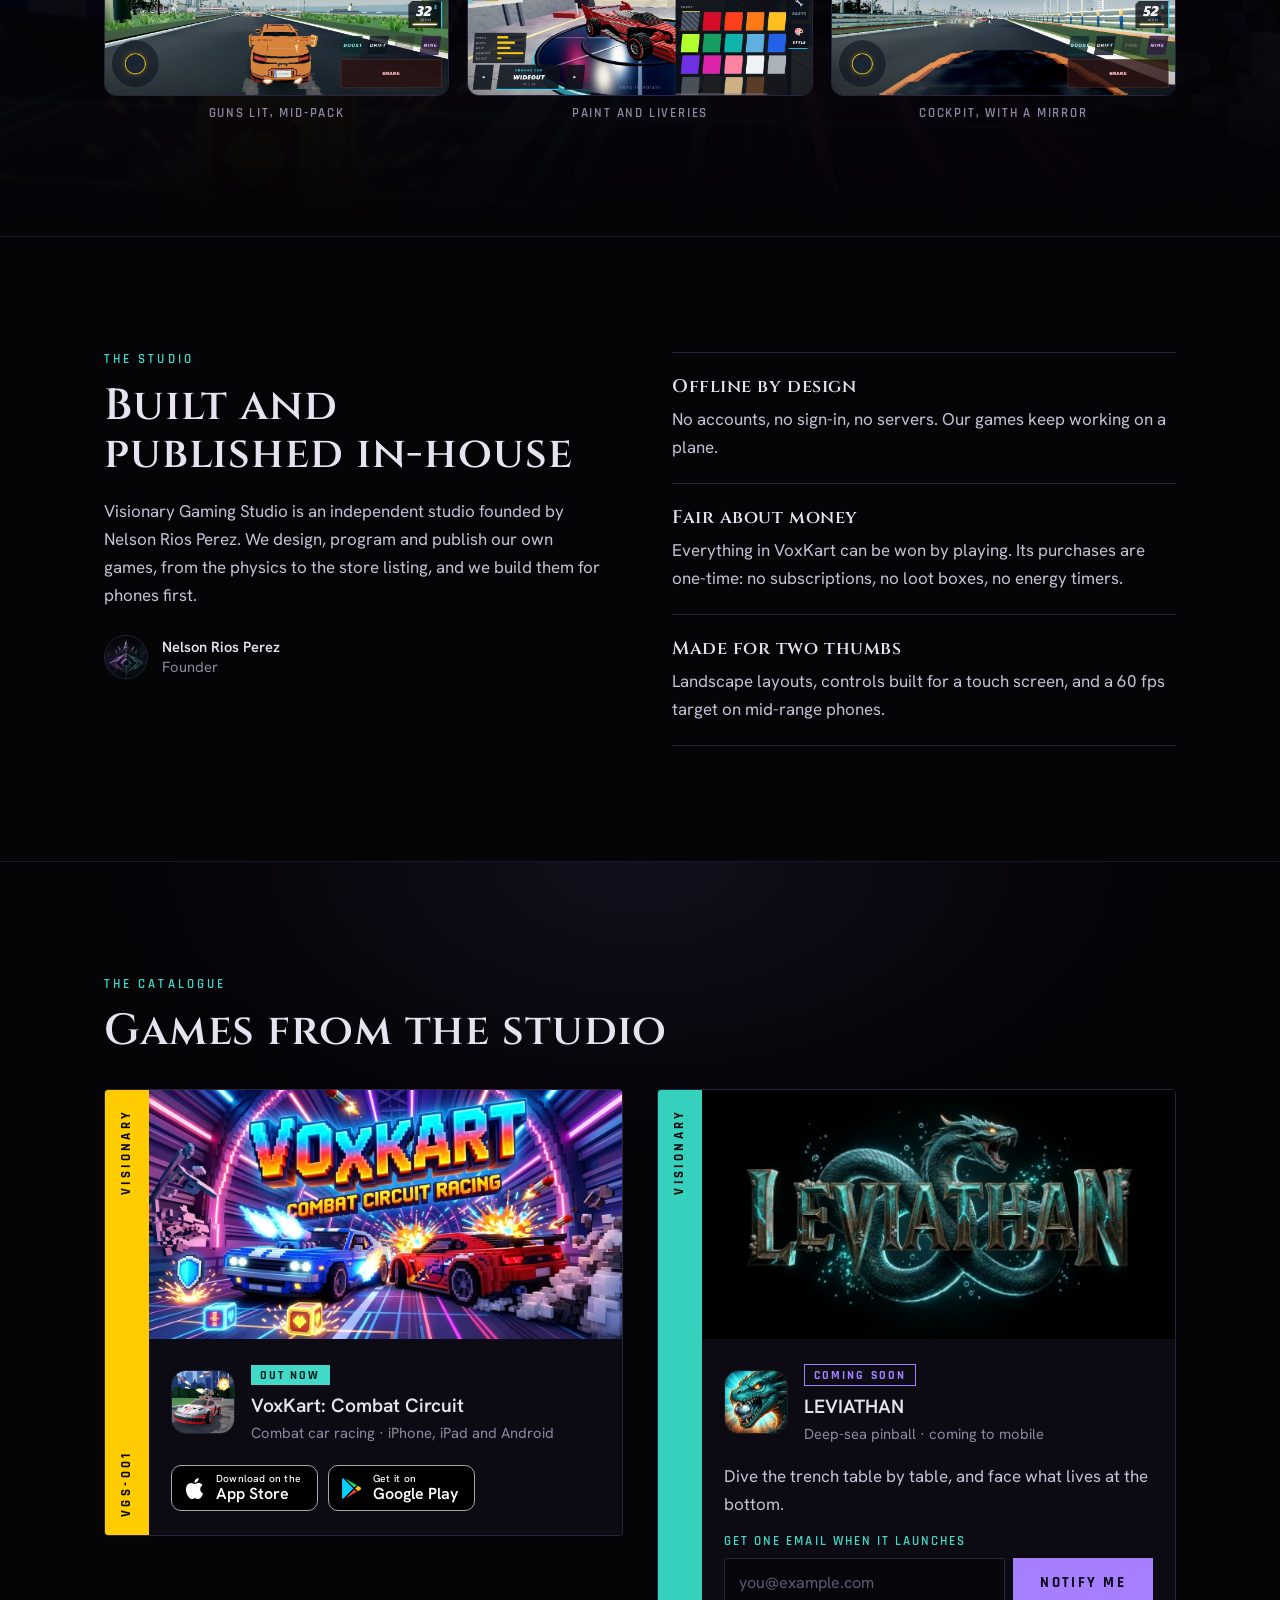
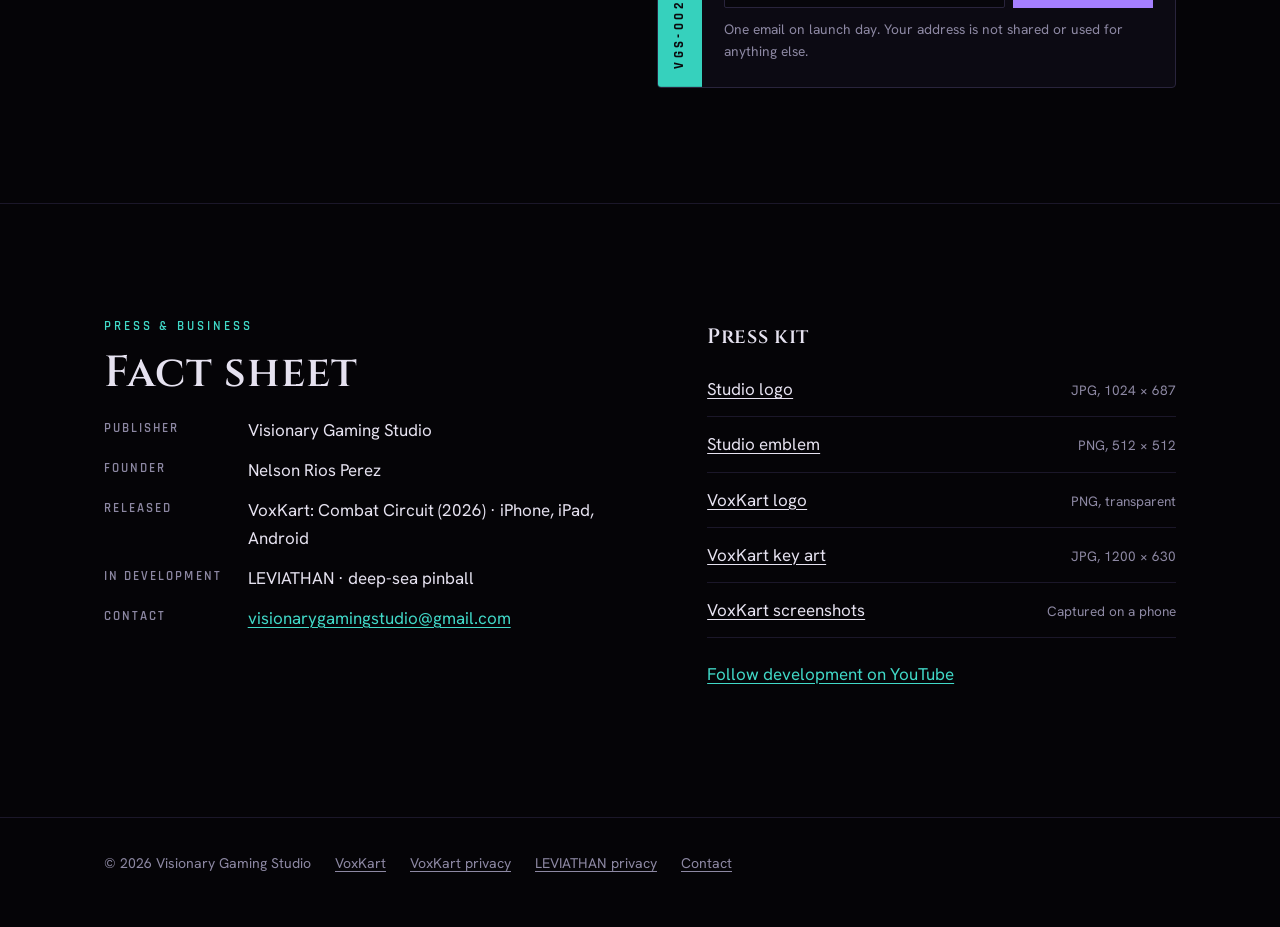
==== commit 298a78e0: "Rebuild the site as the studio's publisher page Visionary Gaming Studio, laid out like a label: the " ====
--- a/index.html
+++ b/index.html
@@ -1,1002 +1,341 @@
-<!DOCTYPE html>
+<!doctype html>
 <html lang="en">
 <head>
-    <meta charset="UTF-8">
-    <meta name="viewport" content="width=device-width, initial-scale=1.0, maximum-scale=5.0">
-    <title>Nelson Rios Perez | Visionary Gaming Studio — Solo Indie Game Developer</title>
-    
-    <!-- Primary Meta Tags -->
-    <meta name="title" content="Nelson Rios Perez | Visionary Gaming Studio — Solo Indie Game Developer">
-    <meta name="description" content="Official solo indie game developer portfolio of Nelson Rios Perez, founder of Visionary Gaming Studio. Creator of VoxKart Racing, Project Chimera, and Aeroblitz: Kinetic Strike.">
-    <meta name="keywords" content="Nelson Rios Perez, Visionary Gaming Studio, VoxKart Racing, Solo Indie Game Developer, Project Chimera, Aeroblitz Kinetic Strike, Three.js, Voxel Physics Engine, Steam Games, WebGL Racing, Indie Game Dev">
-    <meta name="author" content="Nelson Rios Perez">
-    <meta name="theme-color" content="#070712">
-
-    <!-- Open Graph / Facebook / Discord -->
-    <meta property="og:type" content="website">
-    <meta property="og:url" content="https://visionarygamingstudio.com/">
-    <meta property="og:title" content="Nelson Rios Perez | Visionary Gaming Studio — Solo Indie Game Developer">
-    <meta property="og:description" content="Official portfolio of solo indie developer Nelson Rios Perez. Engineering high-speed arcade combat, deformable voxel worlds, and pulse-pounding racing games.">
-    <meta property="og:image" content="assets/images/voxkart_screen_1.jpg">
-
-    <!-- Twitter -->
-    <meta property="twitter:card" content="summary_large_image">
-    <meta property="twitter:url" content="https://visionarygamingstudio.com/">
-    <meta property="twitter:title" content="Nelson Rios Perez | Visionary Gaming Studio">
-    <meta property="twitter:description" content="Solo indie game developer & creator of VoxKart Racing, Project Chimera, and Aeroblitz.">
-    <meta property="twitter:image" content="assets/images/voxkart_screen_1.jpg">
-
-    <link rel="icon" type="image/png" href="assets/images/logo_transparent.png">
-
-    <!-- Anti-Cache Directives for Instant Global Updates -->
-    <meta http-equiv="Cache-Control" content="no-cache, no-store, must-revalidate">
-    <meta http-equiv="Pragma" content="no-cache">
-    <meta http-equiv="Expires" content="0">
-
-    <!-- Google Fonts -->
-    <link rel="preconnect" href="https://fonts.googleapis.com">
-    <link rel="preconnect" href="https://fonts.gstatic.com" crossorigin>
-    <link href="https://fonts.googleapis.com/css2?family=Orbitron:ital,wght@0,500;0,700;0,900;1,800;1,900&family=Rajdhani:wght@500;600;700&family=Inter:wght@300;400;500;600;700&display=swap" rel="stylesheet">
-
-    <!-- Font Awesome Icons -->
-    <link rel="stylesheet" href="https://cdnjs.cloudflare.com/ajax/libs/font-awesome/6.5.1/css/all.min.css">
-
-    <!-- Main Stylesheet -->
-    <link rel="stylesheet" href="css/style.css?v=5.0">
-
-    <!-- Three.js Import Map -->
-    <script type="importmap">
-    {
-      "imports": {
-        "three": "https://unpkg.com/three@0.160.0/build/three.module.js",
-        "three/addons/": "https://unpkg.com/three@0.160.0/examples/jsm/"
-      }
+<meta charset="utf-8">
+<meta name="viewport" content="width=device-width, initial-scale=1, viewport-fit=cover">
+<title>Visionary Gaming Studio — Indie Game Publisher of VoxKart</title>
+<meta name="description" content="Independent publisher of VoxKart: Combat Circuit, free combat racing on iPhone, iPad and Android, and LEVIATHAN, a deep-sea pinball game coming soon.">
+<link rel="canonical" href="https://visionarygamingstudio.com/">
+<meta name="robots" content="index, follow, max-image-preview:large, max-snippet:-1, max-video-preview:-1">
+<meta name="author" content="Visionary Gaming Studio">
+<meta name="theme-color" content="#050407">
+<meta name="color-scheme" content="dark">
+
+<meta property="og:type" content="website">
+<meta property="og:site_name" content="Visionary Gaming Studio">
+<meta property="og:locale" content="en_US">
+<meta property="og:title" content="Visionary Gaming Studio — games for the phone in your pocket">
+<meta property="og:description" content="Publisher of VoxKart: Combat Circuit, free on iPhone and Android. Next from the studio: LEVIATHAN, a deep-sea pinball game.">
+<meta property="og:image" content="https://visionarygamingstudio.com/assets/web/og-studio.jpg">
+<meta property="og:image:width" content="1200">
+<meta property="og:image:height" content="630">
+<meta property="og:image:alt" content="The Visionary Gaming Studio crowned-eye emblem beside VoxKart and LEVIATHAN">
+<meta property="og:url" content="https://visionarygamingstudio.com/">
+<meta name="twitter:card" content="summary_large_image">
+<meta name="twitter:title" content="Visionary Gaming Studio — games for the phone in your pocket">
+<meta name="twitter:description" content="Publisher of VoxKart: Combat Circuit, free on iPhone and Android. Next from the studio: LEVIATHAN, a deep-sea pinball game.">
+<meta name="twitter:image" content="https://visionarygamingstudio.com/assets/web/og-studio.jpg">
+<meta name="twitter:image:alt" content="The Visionary Gaming Studio crowned-eye emblem beside VoxKart and LEVIATHAN">
+
+<link rel="icon" type="image/png" sizes="48x48" href="/assets/web/favicon-48.png">
+<link rel="apple-touch-icon" href="/assets/web/apple-touch-icon.png">
+
+<!-- One @graph, so the studio, its catalogue and each game are linked by @id.
+     VoxKart keeps the same @id its own site uses (voxkartracing.com/#game), so
+     search engines read the two sites as describing one game from one publisher. -->
+<script type="application/ld+json">
+{
+  "@context": "https://schema.org",
+  "@graph": [
+    {
+      "@type": "Organization",
+      "@id": "https://visionarygamingstudio.com/#org",
+      "name": "Visionary Gaming Studio",
+      "url": "https://visionarygamingstudio.com/",
+      "logo": "https://visionarygamingstudio.com/assets/web/vgs-mark-512.png",
+      "image": "https://visionarygamingstudio.com/assets/web/og-studio.jpg",
+      "email": "visionarygamingstudio@gmail.com",
+      "description": "Independent studio that designs, builds and publishes mobile games.",
+      "founder": { "@type": "Person", "name": "Nelson Rios Perez", "jobTitle": "Founder" },
+      "sameAs": ["https://www.youtube.com/channel/UCWjUcwF-49zWNMt8-PW7FOQ"]
+    },
+    {
+      "@type": "WebSite",
+      "@id": "https://visionarygamingstudio.com/#website",
+      "url": "https://visionarygamingstudio.com/",
+      "name": "Visionary Gaming Studio",
+      "publisher": { "@id": "https://visionarygamingstudio.com/#org" },
+      "inLanguage": "en"
+    },
+    {
+      "@type": "VideoGame",
+      "@id": "https://voxkartracing.com/#game",
+      "name": "VoxKart: Combat Circuit",
+      "alternateName": "VoxKart",
+      "url": "https://voxkartracing.com/",
+      "description": "Combat car racing you can play offline. 55 voxel cars, 15 hand-built circuits, weapons bought in the garage and a Car Builder to model your own. Free on iPhone, iPad and Android.",
+      "image": "https://voxkartracing.com/img/og-card-stores.jpg",
+      "genre": ["Racing", "Vehicular combat", "Arcade"],
+      "gamePlatform": ["iOS", "Android"],
+      "operatingSystem": "iOS 15.0 or later, Android 8.0 or later",
+      "applicationCategory": "GameApplication",
+      "playMode": "SinglePlayer",
+      "inLanguage": ["en", "es", "pt", "fr", "de", "it", "tr", "ru", "ja", "ko", "zh"],
+      "author": { "@id": "https://visionarygamingstudio.com/#org" },
+      "publisher": { "@id": "https://visionarygamingstudio.com/#org" },
+      "sameAs": [
+        "https://apps.apple.com/us/app/voxkart-combat-circuit/id6810421116",
+        "https://play.google.com/store/apps/details?id=com.voxkartracing.voxkart"
+      ],
+      "offers": [
+        { "@type": "Offer", "name": "VoxKart: Combat Circuit on the App Store", "price": "0", "priceCurrency": "USD",
+          "availability": "https://schema.org/InStock", "url": "https://apps.apple.com/us/app/voxkart-combat-circuit/id6810421116" },
+        { "@type": "Offer", "name": "VoxKart: Combat Circuit Racing on Google Play", "price": "0", "priceCurrency": "USD",
+          "availability": "https://schema.org/InStock", "url": "https://play.google.com/store/apps/details?id=com.voxkartracing.voxkart" }
+      ]
+    },
+    {
+      "@type": "VideoGame",
+      "@id": "https://visionarygamingstudio.com/#leviathan",
+      "name": "LEVIATHAN",
+      "description": "A deep-sea pinball game from Visionary Gaming Studio. In development.",
+      "genre": ["Pinball", "Arcade"],
+      "image": "https://visionarygamingstudio.com/assets/web/leviathan-logo.webp",
+      "creativeWorkStatus": "In development",
+      "author": { "@id": "https://visionarygamingstudio.com/#org" },
+      "publisher": { "@id": "https://visionarygamingstudio.com/#org" }
+    },
+    {
+      "@type": "ItemList",
+      "@id": "https://visionarygamingstudio.com/#catalogue",
+      "name": "Games from Visionary Gaming Studio",
+      "itemListOrder": "https://schema.org/ItemListOrderAscending",
+      "itemListElement": [
+        { "@type": "ListItem", "position": 1, "item": { "@id": "https://voxkartracing.com/#game" } },
+        { "@type": "ListItem", "position": 2, "item": { "@id": "https://visionarygamingstudio.com/#leviathan" } }
+      ]
     }
-    </script>
+  ]
+}
+</script>
+
+<link rel="preconnect" href="https://fonts.googleapis.com">
+<link rel="preconnect" href="https://fonts.gstatic.com" crossorigin>
+<link rel="stylesheet" href="https://fonts.googleapis.com/css2?family=Cinzel:wght@500;600;700&family=Hanken+Grotesk:ital,wght@0,400;0,500;0,600;1,400&family=Rajdhani:wght@500;600;700&display=swap">
+<link rel="preload" as="image" href="/assets/web/vgs-logo.webp">
+<link rel="stylesheet" href="/css/site.css?v=1">
 </head>
-<body class="cyber-theme">
-
-    <!-- FULL-SITE GLOBAL 3D VOXEL COSMOS BACKGROUND (MULTI-COLOR & MULTI-SIZE CUBES) -->
-    <canvas id="global-voxel-canvas"></canvas>
-
-    <!-- SCANLINE & GLOW OVERLAY -->
-    <div class="crt-overlay"></div>
-    <div class="ambient-glow glow-top-left"></div>
-    <div class="ambient-glow glow-bottom-right"></div>
-
-    <!-- MAIN HEADER NAVIGATION -->
-    <header class="studio-header">
-        <div class="header-container">
-            <a href="#hero" class="brand-link" aria-label="Visionary Gaming Studio Home">
-                <img src="assets/images/logo_transparent.png" alt="Visionary Gaming Studio Logo" class="nav-logo header-logo-animated">
-                <div class="brand-text">
-                    <span class="brand-name">VISIONARY</span>
-                    <span class="brand-sub">GAMING STUDIO</span>
-                </div>
+<body>
+<a class="skip" href="#main">Skip to content</a>
+<canvas id="sky" aria-hidden="true"></canvas>
+
+<header class="top">
+  <div class="shell top-in">
+    <a class="brand" href="/" aria-label="Visionary Gaming Studio, home">
+      <img src="/assets/web/vgs-mark.webp" width="40" height="40" alt="">
+      <span class="brand-name">Visionary <span>Gaming Studio</span></span>
+    </a>
+    <nav class="top-nav" aria-label="Primary">
+      <a href="#voxkart">VoxKart</a>
+      <a href="#studio">Studio</a>
+      <a href="#catalogue">Games</a>
+      <a href="#press">Press</a>
+    </nav>
+  </div>
+</header>
+
+<main id="main">
+
+  <!-- The imprint on one side, the first release playing on a phone on the other:
+       a publisher whose shelf is the phone in your pocket. -->
+  <section class="hero">
+    <div class="shell hero-in">
+      <div class="imprint">
+        <p class="label">Independent games publisher</p>
+        <h1 class="imprint-logo"><img src="/assets/web/vgs-logo.webp" width="1024" height="687" alt="Visionary Gaming Studio"></h1>
+        <p class="lede">We design, build and publish games for the phone in your pocket.
+          Our first title is out now on iPhone and Android. The second is surfacing.</p>
+        <div class="actions">
+          <a class="btn btn-lit" href="#voxkart">Play VoxKart free</a>
+          <a class="btn" href="#catalogue">All games</a>
+        </div>
+      </div>
+      <!-- Held sideways, because that is how VoxKart is played: every frame is the
+           phone's own screen, the race HUD from real races and real taps in the Car Builder. -->
+      <figure class="handset">
+        <div class="handset-screen">
+          <video autoplay muted loop playsinline preload="metadata" poster="/assets/web/voxkart-phone-poster.jpg"
+                 aria-label="Ten seconds of VoxKart on a phone: a daytime race with the touch controls, a railgun and spikes going onto a car in the Car Builder, a new paint job, then a night race taking the lead">
+            <source src="/assets/web/voxkart-phone.mp4" type="video/mp4">
+          </video>
+        </div>
+        <figcaption><span class="catno">VGS-001</span> VoxKart: Combat Circuit <span class="status status-live">Out now</span></figcaption>
+      </figure>
+    </div>
+  </section>
+
+  <!-- VGS-001: the release, with the store buttons where the decision gets made. -->
+  <section id="voxkart" class="release" aria-labelledby="voxkart-title">
+    <div class="release-art" aria-hidden="true"></div>
+    <div class="shell release-in">
+      <div class="release-head">
+        <p class="label"><span class="catno">VGS-001</span> <span class="status status-live">Out now</span></p>
+        <img class="release-logo" src="/assets/web/voxkart-logo.webp" width="560" height="341" alt="">
+        <h2 id="voxkart-title">VoxKart: Combat Circuit</h2>
+        <p class="lede">Combat car racing you can play offline. Race 55 voxel cars on 15
+          hand-built circuits, and shoot your way to the front.</p>
+        <ul class="facts" aria-label="VoxKart at a glance">
+          <li><b>55</b> cars</li>
+          <li><b>15</b> circuits</li>
+          <li><b>5</b> race modes</li>
+          <li><b>11</b> languages</li>
+        </ul>
+        <div class="stores">
+          <a class="store" href="https://apps.apple.com/us/app/voxkart-combat-circuit/id6810421116" target="_blank" rel="noopener">
+            <svg viewBox="0 0 24 24" aria-hidden="true" focusable="false"><path fill="currentColor" d="M12.152 6.896c-.948 0-2.415-1.078-3.96-1.04-2.04.027-3.91 1.183-4.961 3.014-2.117 3.675-.546 9.103 1.519 12.09 1.013 1.454 2.208 3.09 3.792 3.039 1.52-.065 2.09-.987 3.935-.987 1.831 0 2.35.987 3.96.948 1.637-.026 2.676-1.48 3.676-2.948 1.156-1.688 1.636-3.325 1.662-3.415-.039-.013-3.182-1.221-3.22-4.857-.026-3.04 2.48-4.494 2.597-4.559-1.429-2.09-3.623-2.324-4.39-2.376-2-.156-3.675 1.09-4.61 1.09zM15.53 3.83c.843-1.012 1.4-2.427 1.245-3.83-1.207.052-2.662.805-3.532 1.818-.78.896-1.454 2.338-1.273 3.714 1.338.104 2.715-.688 3.559-1.701"/></svg>
+            <span><small>Download on the</small>App Store</span>
+          </a>
+          <a class="store" href="https://play.google.com/store/apps/details?id=com.voxkartracing.voxkart" target="_blank" rel="noopener">
+            <svg viewBox="0 0 512 512" aria-hidden="true" focusable="false"><path fill="#00D0FF" d="M47 0C34 6.8 25.3 19.2 25.3 35.3v441.3c0 16.1 8.7 28.5 21.7 35.3l256.6-256L47 0z"/><path fill="#00E77B" d="M325.3 234.3L104.6 13l280.8 161.2-60.1 60.1z"/><path fill="#FFC900" d="M472.2 225.6l-58.9-34.1-65.7 64.5 65.7 64.5 60.1-34.1c18-14.3 18-46.5-1.2-60.8z"/><path fill="#FF3A44" d="M104.6 499l280.8-161.2-60.1-60.1L104.6 499z"/></svg>
+            <span><small>Get it on</small>Google Play</span>
+          </a>
+        </div>
+        <p class="fine">Free, with optional one-time purchases. iPhone and iPad (iOS 15 or later) and Android 8.0 or later.
+          <a href="https://voxkartracing.com/">voxkartracing.com</a></p>
+      </div>
+
+      <ul class="features">
+        <li><h3>Build your own car</h3><p>Model a car voxel by voxel in the Car Builder, bolt on a weapon, paint it, then race it.</p></li>
+        <li><h3>Guns on the grid</h3><p>Gatlings, rocket pods, homing missiles, mines, a laser pulse and a ram bar. Shots lock on inside a 20° cone.</p></li>
+        <li><h3>Drift for boost</h3><p>Hold a drift through a long corner to bank a charge. Let go, and it fires as boost.</p></li>
+        <li><h3>Plays offline</h3><p>No account, no sign-in, no server. Everything runs on your phone, even in aeroplane mode.</p></li>
+      </ul>
+
+      <div class="screens">
+        <figure><img src="/assets/web/voxkart-05-combat.webp" width="1180" height="545" loading="lazy" alt="VoxKart race from the chase camera, guns firing at rivals ahead"><figcaption>Guns lit, mid-pack</figcaption></figure>
+        <figure><img src="/assets/web/voxkart-03-paint.webp" width="1180" height="545" loading="lazy" alt="VoxKart garage with the paint and livery picker"><figcaption>Paint and liveries</figcaption></figure>
+        <figure><img src="/assets/web/voxkart-06-cockpit.webp" width="1180" height="545" loading="lazy" alt="VoxKart cockpit camera with the rear-view mirror"><figcaption>Cockpit, with a mirror</figcaption></figure>
+      </div>
+    </div>
+  </section>
+
+  <section id="studio" class="studio" aria-labelledby="studio-title">
+    <div class="shell studio-in">
+      <div class="studio-copy">
+        <p class="label">The studio</p>
+        <h2 id="studio-title">Built and published in-house</h2>
+        <p>Visionary Gaming Studio is an independent studio founded by Nelson Rios Perez. We design,
+          program and publish our own games, from the physics to the store listing, and we build
+          them for phones first.</p>
+        <p class="founder"><img src="/assets/web/vgs-mark.webp" width="44" height="44" alt=""><span><b>Nelson Rios Perez</b>Founder</span></p>
+      </div>
+      <ul class="tenets">
+        <li><h3>Offline by design</h3><p>No accounts, no sign-in, no servers. Our games keep working on a plane.</p></li>
+        <li><h3>Fair about money</h3><p>Everything in VoxKart can be won by playing. Its purchases are one-time: no subscriptions, no loot boxes, no energy timers.</p></li>
+        <li><h3>Made for two thumbs</h3><p>Landscape layouts, controls built for a touch screen, and a 60 fps target on mid-range phones.</p></li>
+      </ul>
+    </div>
+  </section>
+
+  <!-- The catalogue. Numbers are release order, the way a label numbers its records. -->
+  <section id="catalogue" class="catalogue" aria-labelledby="catalogue-title">
+    <div class="shell">
+      <p class="label">The catalogue</p>
+      <h2 id="catalogue-title">Games from the studio</h2>
+      <ol class="shelf">
+        <li class="sleeve" style="--game: #ffcc00">
+          <div class="spine" aria-hidden="true"><span>VGS-001</span><span>Visionary</span></div>
+          <div class="sleeve-body">
+          <a class="cover" href="https://voxkartracing.com/" aria-label="VoxKart: Combat Circuit website">
+            <img src="/assets/web/voxkart-keyart.webp" width="1200" height="630" loading="lazy" alt="VoxKart key art: a blue and a red voxel car trading fire in a neon tunnel">
+          </a>
+          <div class="sleeve-info">
+            <img class="app-icon" src="/assets/web/voxkart-icon.webp" width="64" height="64" loading="lazy" alt="VoxKart app icon">
+            <div>
+              <p class="status status-live">Out now</p>
+              <h3>VoxKart: Combat Circuit</h3>
+              <p class="meta">Combat car racing &middot; iPhone, iPad and Android</p>
+            </div>
+          </div>
+          <div class="sleeve-actions">
+            <a class="store store-sm" href="https://apps.apple.com/us/app/voxkart-combat-circuit/id6810421116" target="_blank" rel="noopener">
+              <svg viewBox="0 0 24 24" aria-hidden="true" focusable="false"><path fill="currentColor" d="M12.152 6.896c-.948 0-2.415-1.078-3.96-1.04-2.04.027-3.91 1.183-4.961 3.014-2.117 3.675-.546 9.103 1.519 12.09 1.013 1.454 2.208 3.09 3.792 3.039 1.52-.065 2.09-.987 3.935-.987 1.831 0 2.35.987 3.96.948 1.637-.026 2.676-1.48 3.676-2.948 1.156-1.688 1.636-3.325 1.662-3.415-.039-.013-3.182-1.221-3.22-4.857-.026-3.04 2.48-4.494 2.597-4.559-1.429-2.09-3.623-2.324-4.39-2.376-2-.156-3.675 1.09-4.61 1.09zM15.53 3.83c.843-1.012 1.4-2.427 1.245-3.83-1.207.052-2.662.805-3.532 1.818-.78.896-1.454 2.338-1.273 3.714 1.338.104 2.715-.688 3.559-1.701"/></svg>
+              <span><small>Download on the</small>App Store</span>
             </a>
-
-            <!-- DESKTOP NAV -->
-            <nav class="desktop-nav" aria-label="Main Navigation">
-                <a href="#games" class="nav-item nav-item-flagship"><i class="fa-solid fa-flag-checkered"></i> VoxKart <span class="nav-badge-cs">COMING SOON</span></a>
-                <a href="#tech" class="nav-item"><i class="fa-solid fa-microchip"></i> Voxel Engine</a>
-                <a href="#media" class="nav-item"><i class="fa-solid fa-camera"></i> 4K Media</a>
-                <a href="#about" class="nav-item"><i class="fa-solid fa-user-astronaut"></i> Solo Dev</a>
-                <a href="#signup" class="nav-item"><i class="fa-solid fa-key"></i> VIP Alpha</a>
-            </nav>
-
-            <!-- ACTION BUTTONS -->
-            <div class="header-actions">
-                <button class="btn btn-cyber-secondary btn-sm" id="btn-header-trailer" title="Watch 4K Gameplay Trailer">
-                    <i class="fa-solid fa-play"></i> 4K TRAILER
-                </button>
-                <a href="https://store.steampowered.com" target="_blank" rel="noopener" class="btn btn-cyber-primary btn-sm" id="btn-header-wishlist">
-                    <i class="fa-brands fa-steam"></i> WISHLIST • COMING SOON
-                </a>
-                <button class="mobile-toggle" id="mobile-menu-btn" aria-label="Toggle Mobile Menu">
-                    <span></span><span></span><span></span>
-                </button>
+            <a class="store store-sm" href="https://play.google.com/store/apps/details?id=com.voxkartracing.voxkart" target="_blank" rel="noopener">
+              <svg viewBox="0 0 512 512" aria-hidden="true" focusable="false"><path fill="#00D0FF" d="M47 0C34 6.8 25.3 19.2 25.3 35.3v441.3c0 16.1 8.7 28.5 21.7 35.3l256.6-256L47 0z"/><path fill="#00E77B" d="M325.3 234.3L104.6 13l280.8 161.2-60.1 60.1z"/><path fill="#FFC900" d="M472.2 225.6l-58.9-34.1-65.7 64.5 65.7 64.5 60.1-34.1c18-14.3 18-46.5-1.2-60.8z"/><path fill="#FF3A44" d="M104.6 499l280.8-161.2-60.1-60.1L104.6 499z"/></svg>
+              <span><small>Get it on</small>Google Play</span>
+            </a>
+          </div>
+          </div>
+        </li>
+
+        <li class="sleeve" id="leviathan" style="--game: #36d1bd">
+          <div class="spine" aria-hidden="true"><span>VGS-002</span><span>Visionary</span></div>
+          <div class="sleeve-body">
+          <div class="cover cover-contain">
+            <img src="/assets/web/leviathan-logo.webp" width="900" height="502" loading="lazy" alt="LEVIATHAN logo: a sea serpent coiled through the letters">
+          </div>
+          <div class="sleeve-info">
+            <img class="app-icon" src="/assets/web/leviathan-icon.webp" width="64" height="64" loading="lazy" alt="LEVIATHAN app icon">
+            <div>
+              <p class="status status-soon">Coming soon</p>
+              <h3>LEVIATHAN</h3>
+              <p class="meta">Deep-sea pinball &middot; coming to mobile</p>
             </div>
-        </div>
-
-        <!-- MOBILE DRAWER NAV -->
-        <div class="mobile-drawer" id="mobile-drawer">
-            <a href="#games" class="mobile-nav-item"><i class="fa-solid fa-flag-checkered"></i> VoxKart Racing <span class="nav-badge-cs">COMING SOON</span></a>
-            <a href="#tech" class="mobile-nav-item"><i class="fa-solid fa-microchip"></i> Proprietary Voxel Engine</a>
-            <a href="#media" class="mobile-nav-item"><i class="fa-solid fa-camera"></i> 4K Screenshot Gallery</a>
-            <a href="#about" class="mobile-nav-item"><i class="fa-solid fa-user-astronaut"></i> About Solo Developer</a>
-            <a href="#signup" class="mobile-nav-item"><i class="fa-solid fa-key"></i> VIP Alpha Access & Press</a>
-            <button class="btn btn-cyber-secondary btn-block" id="btn-mobile-trailer" style="margin-top: 1rem;">
-                <i class="fa-solid fa-play"></i> WATCH 4K TRAILER
-            </button>
-            <a href="https://store.steampowered.com" target="_blank" rel="noopener" class="btn btn-cyber-primary btn-block" style="margin-top: 0.5rem;">
-                <i class="fa-brands fa-steam"></i> WISHLIST • COMING SOON
-            </a>
-        </div>
-    </header>
-
-    <!-- MAIN SITE CONTAINER -->
-    <main>
-
-        <!-- 1. HERO BANNER (STATIONARY 3D VOXEL EMBLEM WITH SLOW GRAVITY BLENDED INTO BACKGROUND) -->
-        <section id="hero" class="hero-voxel-banner">
-            <div id="hero-3d-banner-viewport" class="hero-3d-banner-viewport"></div>
-            <div class="banner-gradient-blend"></div>
-            
-            <!-- FLOATING HERO COMING SOON STATUS PILL -->
-            <a href="#games" class="hero-status-floating-pill" aria-label="Explore VoxKart Debut Flagship - Coming Soon">
-                <span class="pulse-live-dot"></span>
-                <span class="hero-status-tag">FLAGSHIP TITLE</span>
-                <span class="hero-status-title">VOXKART RACING</span>
-                <span class="hero-status-badge-cs">COMING SOON</span>
-                <i class="fa-solid fa-chevron-down hero-status-arrow"></i>
-            </a>
-        </section>
-
-        <!-- DISTRIBUTION & PLATFORM PARTNER TICKER (STEAM STORE • ANDROID • IOS) -->
-        <div class="tech-ticker-wrapper">
-            <div class="tech-ticker-track">
-                <span class="ticker-item"><i class="fa-brands fa-steam"></i> STEAM STORE</span>
-                <span class="ticker-item"><i class="fa-brands fa-android"></i> ANDROID</span>
-                <span class="ticker-item"><i class="fa-brands fa-apple"></i> IOS</span>
-                <span class="ticker-item"><i class="fa-brands fa-steam"></i> STEAM STORE</span>
-                <span class="ticker-item"><i class="fa-brands fa-android"></i> ANDROID</span>
-                <span class="ticker-item"><i class="fa-brands fa-apple"></i> IOS</span>
-                <span class="ticker-item"><i class="fa-brands fa-steam"></i> STEAM STORE</span>
-                <span class="ticker-item"><i class="fa-brands fa-android"></i> ANDROID</span>
-                <span class="ticker-item"><i class="fa-brands fa-apple"></i> IOS</span>
-                <span class="ticker-item"><i class="fa-brands fa-steam"></i> STEAM STORE</span>
-                <span class="ticker-item"><i class="fa-brands fa-android"></i> ANDROID</span>
-                <span class="ticker-item"><i class="fa-brands fa-apple"></i> IOS</span>
-                <span class="ticker-item"><i class="fa-brands fa-steam"></i> STEAM STORE</span>
-                <span class="ticker-item"><i class="fa-brands fa-android"></i> ANDROID</span>
-                <span class="ticker-item"><i class="fa-brands fa-apple"></i> IOS</span>
-                <span class="ticker-item"><i class="fa-brands fa-steam"></i> STEAM STORE</span>
-                <span class="ticker-item"><i class="fa-brands fa-android"></i> ANDROID</span>
-                <span class="ticker-item"><i class="fa-brands fa-apple"></i> IOS</span>
-                <span class="ticker-item"><i class="fa-brands fa-steam"></i> STEAM STORE</span>
-                <span class="ticker-item"><i class="fa-brands fa-android"></i> ANDROID</span>
-                <span class="ticker-item"><i class="fa-brands fa-apple"></i> IOS</span>
-                <span class="ticker-item"><i class="fa-brands fa-steam"></i> STEAM STORE</span>
-                <span class="ticker-item"><i class="fa-brands fa-android"></i> ANDROID</span>
-                <span class="ticker-item"><i class="fa-brands fa-apple"></i> IOS</span>
+          </div>
+          <p class="blurb">Dive the trench table by table, and face what lives at the bottom.</p>
+          <form class="notify" action="https://formsubmit.co/visionarygamingstudio@gmail.com" method="POST">
+            <label for="notify-email">Get one email when it launches</label>
+            <div class="notify-row">
+              <input id="notify-email" type="email" name="email" required autocomplete="email" placeholder="you@example.com">
+              <button class="btn btn-lit" type="submit">Notify me</button>
             </div>
-        </div>
-
-        <!-- 2. FLAGSHIP GAME SHOWCASE SECTION -->
-        <section id="games" class="section games-section">
-            <div class="container">
-                <div class="section-header text-center flagship-header-block">
-                    <div class="section-badge"><i class="fa-solid fa-flag-checkered"></i> DEBUT FLAGSHIP <span class="badge-dot-divider">•</span> <span class="badge-cs-text">COMING SOON</span></div>
-                    
-                    <!-- 3D ANIMATED VOXKART LOGO LOOP (100% TRANSPARENT GPU BLEND) -->
-                    <div class="voxkart-3d-logo-blend-wrapper">
-                        <canvas id="voxkart-3d-logo-canvas" class="voxkart-3d-logo-canvas"></canvas>
-                        <h2 class="sr-only">VOXKART RACING</h2>
-                    </div>
-
-                    <!-- 3D ANIMATED COMING SOON BADGE (VOLUMETRIC, 3D DEPTH & CENTERED) -->
-                    <div class="coming-soon-3d-wrapper" id="coming-soon-3d-wrapper">
-                        <div class="coming-soon-3d-plate" id="coming-soon-3d-plate">
-                            <div class="coming-soon-glow-backdrop"></div>
-                            <div class="coming-soon-scanline"></div>
-                            
-                            <div class="coming-soon-header-row">
-                                <span class="pulse-live-indicator"><span class="pulse-live-dot"></span> EARLY ACCESS TARGET</span>
-                                <span class="coming-soon-platforms"><i class="fa-brands fa-steam"></i> STEAM • <i class="fa-brands fa-android"></i> ANDROID • <i class="fa-brands fa-apple"></i> IOS</span>
-                            </div>
-
-                            <div class="coming-soon-3d-text-container">
-                                <span class="voxel-cube-accent cube-left"></span>
-                                <h3 class="coming-soon-3d-text">
-                                    <span class="cs-word cs-word-coming">COMING</span>
-                                    <span class="cs-word cs-word-soon">SOON</span>
-                                </h3>
-                                <span class="voxel-cube-accent cube-right"></span>
-                            </div>
-
-                            <div class="coming-soon-sub-telemetry">
-                                <span><i class="fa-solid fa-bolt"></i> 120 FPS VOXEL ENGINE</span>
-                                <span class="telemetry-separator">•</span>
-                                <span><i class="fa-solid fa-key"></i> VIP ALPHA IN PROGRESS</span>
-                            </div>
-                        </div>
-                    </div>
-
-                    <p class="section-subtitle">
-                        An explosive cyber-arcade combat racer engineered from scratch with real-time deformable voxel physics.
-                    </p>
-                </div>
-
-                <!-- WIDESCREEN 2-COLUMN SHOWCASE CARD -->
-                <div class="game-feature-grid">
-                    <!-- LEFT COLUMN: VIDEO PLAYER & THUMBNAILS -->
-                    <div class="game-media-column">
-                        <div class="media-display-card">
-                            <!-- EMBEDDED VIDEO PLAYER WITH CUSTOM CYBER OVERLAY & POSTER -->
-                            <div class="video-preview-wrapper" id="video-card-trigger">
-                                <video id="flagship-inline-video" class="video-poster-img" poster="assets/images/voxkart_screen_1.jpg" preload="auto" muted loop playsinline autoplay>
-                                    <source src="assets/videos/voxkart_clip_race.mp4" type="video/mp4">
-                                    Your browser does not support HTML5 video.
-                                </video>
-                                <div class="video-play-overlay">
-                                    <div class="pulse-play-btn"><i class="fa-solid fa-play"></i></div>
-                                    <span class="play-hint">WATCH 4K GAMEPLAY TRAILER</span>
-                                </div>
-                                <div class="media-corner-accent corner-tl"></div>
-                                <div class="media-corner-accent corner-tr"></div>
-                                <div class="media-corner-accent corner-bl"></div>
-                                <div class="media-corner-accent corner-br"></div>
-                            </div>
-
-                            <!-- VIDEO THUMBNAIL SWITCHER STRIP -->
-                            <div class="video-thumbnails-strip">
-                                <div class="thumb-item active" data-video-src="assets/videos/voxkart_trailer_web.mp4" data-youtube-id="HfrzjO09BY0" data-poster="assets/images/voxkart_screen_1.jpg" data-title="Night Metropolis: 4K Gameplay Trailer">
-                                    <img src="assets/images/voxkart_screen_1.jpg" alt="Night Metropolis 4K Trailer">
-                                    <span><i class="fa-solid fa-film"></i> 4K Trailer</span>
-                                </div>
-                                <div class="thumb-item" data-video-src="assets/videos/voxkart_clip_drift.mp4" data-youtube-id="1iRomnKB4wQ" data-poster="assets/images/voxkart_screen_2.jpg" data-title="Apex Drift: Stage-3 Nitrous Boost">
-                                    <img src="assets/images/voxkart_screen_2.jpg" alt="Apex Drift Boost Preview">
-                                    <span><i class="fa-solid fa-bolt"></i> 3-Tier Drift</span>
-                                </div>
-                                <div class="thumb-item" data-video-src="assets/videos/voxkart_clip_combat.mp4" data-youtube-id="6iZs2kAW_xM" data-poster="assets/images/voxkart_screen_3.jpg" data-title="Combat Arena: Kinetic Forcefield Defense">
-                                    <img src="assets/images/voxkart_screen_3.jpg" alt="Combat Arena Preview">
-                                    <span><i class="fa-solid fa-shield-halved"></i> Voxel Combat</span>
-                                </div>
-                                <div class="thumb-item" data-video-src="assets/videos/voxkart_clip_race.mp4" data-youtube-id="HfrzjO09BY0" data-poster="assets/images/voxkart_screen_4.jpg" data-title="Telemetry HUD: G-Force & Lap Analysis">
-                                    <img src="assets/images/voxkart_screen_4.jpg" alt="Telemetry HUD Preview">
-                                    <span><i class="fa-solid fa-gauge-high"></i> Circuit Race</span>
-                                </div>
-                            </div>
-
-                            <!-- PLATFORM AVAILABILITY PILLS -->
-                            <div class="game-meta-pills">
-                                <a href="https://www.youtube.com/channel/UCWjUcwF-49zWNMt8-PW7FOQ" target="_blank" rel="noopener" class="meta-pill" style="color: #ff0033; border-color: rgba(255, 0, 51, 0.4); text-decoration: none;"><i class="fa-brands fa-youtube"></i> YouTube Channel</a>
-                                <span class="meta-pill"><i class="fa-brands fa-steam"></i> Steam Store</span>
-                                <span class="meta-pill"><i class="fa-brands fa-android"></i> Android</span>
-                                <span class="meta-pill"><i class="fa-brands fa-apple"></i> iOS</span>
-                            </div>
-                        </div>
-                    </div>
-
-                    <!-- RIGHT COLUMN: GAME HEADLINE, DESCRIPTION & 4 FEATURE CHIPS -->
-                    <div class="game-info-column">
-                        <div class="game-badge-row">
-                            <span class="game-badge neon-green"><i class="fa-solid fa-gamepad"></i> VOXKART COMBAT RACING</span>
-                            <span class="game-badge neon-gold"><i class="fa-solid fa-bolt"></i> 120 FPS VOXEL ENGINE</span>
-                        </div>
-                        <h3 class="game-headline">VOXKART: TACTICAL DRIFT & DESTRUCTIBLE COMBAT CIRCUIT</h3>
-                        <p class="game-body-text">
-                            Step into pure arcade adrenaline. VoxKart combines precision drift physics with real-time deformable octree voxel tracks. 
-                            Blast through cyber-lit metropolis speedways, master 3-tier plasma power-slides, deploy kinetic defense shields, and dominate rival racers with devastating homing missiles.
-                        </p>
-                        
-                        <!-- 4 KEY FEATURE CHIPS -->
-                        <div class="feature-chips-grid">
-                            <div class="feature-chip-card">
-                                <div class="feature-chip-icon"><i class="fa-solid fa-city"></i></div>
-                                <div class="feature-chip-info">
-                                    <h4>Night Metropolis: Cyber Skyline Circuit</h4>
-                                    <p>High-velocity urban sprint through towering neon skyscrapers, volumetric bloom lighting, and wet asphalt reflections.</p>
-                                </div>
-                            </div>
-
-                            <div class="feature-chip-card">
-                                <div class="feature-chip-icon"><i class="fa-solid fa-fire-flame-curved"></i></div>
-                                <div class="feature-chip-info">
-                                    <h4>Apex Drift: 3-Tier Nitrous Boost</h4>
-                                    <p>Triple-stage counter-steer drift system charging kinetic sparks for explosive straightaway nitrous burst acceleration.</p>
-                                </div>
-                            </div>
-
-                            <div class="feature-chip-card">
-                                <div class="feature-chip-icon"><i class="fa-solid fa-cubes-stacked"></i></div>
-                                <div class="feature-chip-info">
-                                    <h4>Voxel Impact: Deformable Track & Chassis</h4>
-                                    <p>Dynamic octree track cratering, crumbling barrier walls, and real-time kart chassis dismemberment physics.</p>
-                                </div>
-                            </div>
-
-                            <div class="feature-chip-card">
-                                <div class="feature-chip-icon"><i class="fa-solid fa-shield-halved"></i></div>
-                                <div class="feature-chip-info">
-                                    <h4>Combat Arena: Kinetic Shields & Missiles</h4>
-                                    <p>Deployable 360-degree plasma forcefields intercepting homing missiles, barrier hazards, and aggressive rival rams.</p>
-                                </div>
-                            </div>
-                        </div>
-                        
-                        <div class="game-action-buttons">
-                            <button id="btn-showcase-trailer" class="btn btn-cyber-primary btn-lg">
-                                <i class="fa-solid fa-play"></i> WATCH 4K TRAILER
-                            </button>
-                            <a href="https://store.steampowered.com" target="_blank" rel="noopener" class="btn btn-cyber-secondary btn-lg">
-                                <i class="fa-brands fa-steam"></i> WISHLIST ON STEAM
-                            </a>
-                        </div>
-                    </div>
-                </div>
-            </div>
-        </section>
-
-        <!-- 3. PROPRIETARY VOXEL ENGINE SECTION -->
-        <section id="tech" class="section tech-section">
-            <div class="container">
-                <div class="section-header text-center">
-                    <div class="section-badge"><i class="fa-solid fa-microchip"></i> ENGINE ARCHITECTURE</div>
-                    <h2 class="section-title">PROPRIETARY <span class="neon-purple-text">VOXEL ENGINE</span></h2>
-                    <p class="section-subtitle">
-                        Built solo from the ground up: 120 FPS physics, in-engine voxel vehicle modelers, and procedural track editors.
-                    </p>
-                </div>
-
-                <!-- 4 CLEAN SPACIOUS GLASS CARDS -->
-                <div class="tech-card-grid">
-                    <!-- TECH CARD 1: PHYSICS -->
-                    <div class="tech-card">
-                        <div class="tech-icon-box"><i class="fa-solid fa-gauge-high"></i></div>
-                        <h3 class="tech-card-title">120 FPS WebGL Physics</h3>
-                        <p class="tech-card-text">
-                            High-frequency deterministic physics solver utilizing raycast multi-link suspension, dynamic tire friction curves, aerodynamic downforce, and sub-millisecond input response.
-                        </p>
-                        <div class="tech-tags">
-                            <span>Deterministic Solver</span>
-                            <span>Raycast Suspension</span>
-                            <span>120+ FPS Target</span>
-                        </div>
-                    </div>
-
-                    <!-- TECH CARD 2: OCTREE DEFORMATION -->
-                    <div class="tech-card">
-                        <div class="tech-icon-box"><i class="fa-solid fa-cubes-stacked"></i></div>
-                        <h3 class="tech-card-title">Octree Mesh Deformation</h3>
-                        <p class="tech-card-text">
-                            Dynamic hierarchical octree spatial partitioning enables real-time destruction, hull fragmentation, and voxel particle dismemberment without GPU memory spikes.
-                        </p>
-                        <div class="tech-tags">
-                            <span>Octree Partitioning</span>
-                            <span>Instanced Mesh GPU</span>
-                            <span>Real-Time Fracture</span>
-                        </div>
-                    </div>
-
-                    <!-- TECH CARD 3: IN-ENGINE VEHICLE MODELER -->
-                    <div class="tech-card">
-                        <div class="tech-icon-box"><i class="fa-solid fa-wrench"></i></div>
-                        <h3 class="tech-card-title">In-Engine Car Modeler</h3>
-                        <p class="tech-card-text">
-                            Integrated 3D voxel CAD design tool enabling chassis fabrication, modular drivetrain installation, live paint palette mixing, and real-time X-ray structural inspection.
-                        </p>
-                        <div class="tech-tags">
-                            <span>3D Voxel CAD</span>
-                            <span>X-Ray Wireframe</span>
-                            <span>Modular Tuning Bay</span>
-                        </div>
-                    </div>
-
-                    <!-- TECH CARD 4: PROCEDURAL TRACK BUILDER -->
-                    <div class="tech-card">
-                        <div class="tech-icon-box"><i class="fa-solid fa-bezier-curve"></i></div>
-                        <h3 class="tech-card-title">Procedural Track Builder</h3>
-                        <p class="tech-card-text">
-                            Interactive 3D spline circuit generator with elevation grid mapping, banked hairpin switchbacks, destructible barrier placement, and multiplayer battle arena layout.
-                        </p>
-                        <div class="tech-tags">
-                            <span>3D Spline Curves</span>
-                            <span>Battle Arena Creator</span>
-                            <span>Destructible Hazard Grids</span>
-                        </div>
-                    </div>
-                </div>
-            </div>
-        </section>
-
-        <!-- 4. 4K IN-GAME GALLERY & IN-ENGINE SHOWCASE (17 HIGH-RES CAPTURES) -->
-        <section id="media" class="section media-section">
-            <div class="container">
-                <div class="section-header text-center">
-                    <div class="section-badge badge-coming-soon"><span class="pulse-live-dot"></span> COMING SOON TARGET: Q4 2026 • STEAM • ANDROID • IOS</div>
-                    <h2 class="section-title">4K <span class="neon-gold-text">SCREENSHOT & ASSET GALLERY</span></h2>
-                    <p class="section-subtitle">
-                        Direct 4K in-engine captures of our vehicle builder, custom tuning garages, procedural track creators, and intense cyber combat racing. Click any capture for the full 4K Lightbox suite.
-                    </p>
-
-                    <!-- CATEGORY FILTER BUTTONS -->
-                    <div class="gallery-filter-bar">
-                        <button class="gallery-filter-btn active" data-filter="all">
-                            <i class="fa-solid fa-border-all"></i> ALL CAPTURES (17)
-                        </button>
-                        <button class="gallery-filter-btn" data-filter="modeler">
-                            <i class="fa-solid fa-cube"></i> VEHICLE MODELER & X-RAY (3)
-                        </button>
-                        <button class="gallery-filter-btn" data-filter="garage">
-                            <i class="fa-solid fa-warehouse"></i> RACING GARAGES (4)
-                        </button>
-                        <button class="gallery-filter-btn" data-filter="builder">
-                            <i class="fa-solid fa-road"></i> TRACK BUILDERS (2)
-                        </button>
-                        <button class="gallery-filter-btn" data-filter="racing">
-                            <i class="fa-solid fa-flag-checkered"></i> IN-GAME COMBAT RACING (8)
-                        </button>
-                    </div>
-                </div>
-
-                <!-- 17-IMAGE MODERN CARD GRID -->
-                <div class="gallery-grid" id="main-gallery-grid">
-                    
-                    <!-- ==================== CATEGORY: VEHICLE MODELER & X-RAY (3 ITEMS) ==================== -->
-                    <!-- IMAGE 1: BUILDER MODELER SUITE -->
-                    <div class="gallery-card" data-category="modeler" data-full="assets/images/Car Builder Modeler 1.png" data-title="Vehicle Builder Modeler: 3D Voxel CAD Suite" data-desc="Comprehensive in-engine 3D voxel CAD workspace showing chassis dimensioning, coordinate grid snapping, live voxel color palette selector, and modular component mounting slots.">
-                        <div class="gallery-card-tag"><i class="fa-solid fa-cube"></i> In-Engine Modeler</div>
-                        <img src="assets/images/Car Builder Modeler 1.png" alt="In-Engine 3D Voxel Car Builder Modeler" loading="lazy">
-                        <div class="gallery-card-overlay">
-                            <div class="gallery-zoom-icon"><i class="fa-solid fa-magnifying-glass-plus"></i></div>
-                            <h4>Vehicle Builder Modeler: 3D CAD</h4>
-                            <p class="card-desc-brief">In-engine voxel CAD suite with color palettes & chassis scaling.</p>
-                            <span class="view-btn-pill"><i class="fa-solid fa-expand"></i> View Full 4K</span>
-                        </div>
-                    </div>
-
-                    <!-- IMAGE 2: CUSTOM CAR ASSEMBLED -->
-                    <div class="gallery-card" data-category="modeler" data-full="assets/images/Custom Car from the Builder Modeler.png" data-title="Custom Superkart: Aerodynamic Voxel Styling" data-desc="Fully assembled prototype voxel superkart created in the in-game modeler, featuring custom front wing splitters, rear spoiler downforce aero, and signature two-tone racing livery.">
-                        <div class="gallery-card-tag"><i class="fa-solid fa-wrench"></i> Custom Superkart</div>
-                        <img src="assets/images/Custom Car from the Builder Modeler.png" alt="Custom Voxel Superkart from Builder Modeler" loading="lazy">
-                        <div class="gallery-card-overlay">
-                            <div class="gallery-zoom-icon"><i class="fa-solid fa-magnifying-glass-plus"></i></div>
-                            <h4>Custom Superkart: Aerodynamic Aero</h4>
-                            <p class="card-desc-brief">Assembled prototype voxel kart with front splitters & rear wing.</p>
-                            <span class="view-btn-pill"><i class="fa-solid fa-expand"></i> View Full 4K</span>
-                        </div>
-                    </div>
-
-                    <!-- IMAGE 3: BUILDER X-RAY MODE -->
-                    <div class="gallery-card" data-category="modeler" data-full="assets/images/Custom Car from the Builder Modeler Xray mode.png" data-title="Builder X-Ray Mode: Structural & Drivetrain Rigging" data-desc="In-engine transparent X-ray wireframe inspection mode revealing internal voxel collision meshes, motor mount physics rigging, and center-of-mass balance indicators.">
-                        <div class="gallery-card-tag"><i class="fa-solid fa-eye"></i> X-Ray Diagnostic</div>
-                        <img src="assets/images/Custom Car from the Builder Modeler Xray mode.png" alt="Builder Modeler X-Ray Mode" loading="lazy">
-                        <div class="gallery-card-overlay">
-                            <div class="gallery-zoom-icon"><i class="fa-solid fa-magnifying-glass-plus"></i></div>
-                            <h4>Builder X-Ray: Internal Rigging</h4>
-                            <p class="card-desc-brief">Transparent X-ray wireframe revealing internal collision meshes & motors.</p>
-                            <span class="view-btn-pill"><i class="fa-solid fa-expand"></i> View Full 4K</span>
-                        </div>
-                    </div>
-
-                    <!-- ==================== CATEGORY: RACING GARAGES (4 ITEMS) ==================== -->
-                    <!-- IMAGE 4: GARAGE 1 LIFT -->
-                    <div class="gallery-card" data-category="garage" data-full="assets/images/Garage 1.png" data-title="Visionary Racing Garage: Lift Platform & Pit Bay" data-desc="State-of-the-art cyber racing garage equipped with hydraulic lift platforms, neon-illuminated tool racks, engine hoist gantries, and diagnostic workbenches.">
-                        <div class="gallery-card-tag"><i class="fa-solid fa-warehouse"></i> Workshop Bay</div>
-                        <img src="assets/images/Garage 1.png" alt="Visionary Racing Garage Lift Platform" loading="lazy">
-                        <div class="gallery-card-overlay">
-                            <div class="gallery-zoom-icon"><i class="fa-solid fa-magnifying-glass-plus"></i></div>
-                            <h4>Visionary Garage: Lift Platform</h4>
-                            <p class="card-desc-brief">Hydraulic vehicle lift platform, neon tool racks & pit workbenches.</p>
-                            <span class="view-btn-pill"><i class="fa-solid fa-expand"></i> View Full 4K</span>
-                        </div>
-                    </div>
-
-                    <!-- IMAGE 5: GARAGE 2 X-RAY -->
-                    <div class="gallery-card" data-category="garage" data-full="assets/images/Garage 2 xraymode.png" data-title="Garage Diagnostics: Full-Vehicle X-Ray Scanner" data-desc="Workshop diagnostic mode displaying volumetric X-ray transparency to inspect kart suspension travel, shock compression, and structural voxel integrity.">
-                        <div class="gallery-card-tag"><i class="fa-solid fa-crosshairs"></i> X-Ray Scanner</div>
-                        <img src="assets/images/Garage 2 xraymode.png" alt="Garage Diagnostics X-Ray Scanner Mode" loading="lazy">
-                        <div class="gallery-card-overlay">
-                            <div class="gallery-zoom-icon"><i class="fa-solid fa-magnifying-glass-plus"></i></div>
-                            <h4>Garage Diagnostics: X-Ray Scanner</h4>
-                            <p class="card-desc-brief">Volumetric X-ray scanner evaluating suspension & structural integrity.</p>
-                            <span class="view-btn-pill"><i class="fa-solid fa-expand"></i> View Full 4K</span>
-                        </div>
-                    </div>
-
-                    <!-- IMAGE 6: GARAGE 3 PAINT BAY -->
-                    <div class="gallery-card" data-category="garage" data-full="assets/images/Garage 3.png" data-title="Paint & Customization Bay: Live Palette Editor" data-desc="Tuning workstation with active multi-swatch voxel paint selectors, metallic finish sliders, and real-time lighting previews on customized body panels.">
-                        <div class="gallery-card-tag"><i class="fa-solid fa-palette"></i> Livery Tuning</div>
-                        <img src="assets/images/Garage 3.png" alt="Garage Paint and Customization Bay" loading="lazy">
-                        <div class="gallery-card-overlay">
-                            <div class="gallery-zoom-icon"><i class="fa-solid fa-magnifying-glass-plus"></i></div>
-                            <h4>Paint Bay: Multi-Swatch Livery</h4>
-                            <p class="card-desc-brief">Active voxel color swatches and metallic finish tuning sliders.</p>
-                            <span class="view-btn-pill"><i class="fa-solid fa-expand"></i> View Full 4K</span>
-                        </div>
-                    </div>
-
-                    <!-- IMAGE 7: GARAGE 4 SHOWROOM -->
-                    <div class="gallery-card" data-category="garage" data-full="assets/images/Garage 4.png" data-title="Showcase Turntable: Dynamic Studio Lighting" data-desc="360-degree rotating showroom turntable featuring volumetric spot illumination, floor reflections, and complete kart inspection angles.">
-                        <div class="gallery-card-tag"><i class="fa-solid fa-gem"></i> Showroom Turntable</div>
-                        <img src="assets/images/Garage 4.png" alt="Garage Showroom Turntable" loading="lazy">
-                        <div class="gallery-card-overlay">
-                            <div class="gallery-zoom-icon"><i class="fa-solid fa-magnifying-glass-plus"></i></div>
-                            <h4>Showcase Turntable: Studio Lighting</h4>
-                            <p class="card-desc-brief">360-degree rotating showroom turntable with floor reflections.</p>
-                            <span class="view-btn-pill"><i class="fa-solid fa-expand"></i> View Full 4K</span>
-                        </div>
-                    </div>
-
-                    <!-- ==================== CATEGORY: TRACK BUILDERS (2 ITEMS) ==================== -->
-                    <!-- IMAGE 8: ARENA TRACK BUILDER -->
-                    <div class="gallery-card" data-category="builder" data-full="assets/images/Arena track builder.png" data-title="Arena Track Builder: Demolition Battlegrounds" data-desc="Level creation suite for designing enclosed multiplayer battle arenas with destructible voxel barricades, boost pads, weapon spawner nodes, and dynamic hazard zones.">
-                        <div class="gallery-card-tag"><i class="fa-solid fa-shield-halved"></i> Battle Arena Creator</div>
-                        <img src="assets/images/Arena track builder.png" alt="Arena Track Builder Tool" loading="lazy">
-                        <div class="gallery-card-overlay">
-                            <div class="gallery-zoom-icon"><i class="fa-solid fa-magnifying-glass-plus"></i></div>
-                            <h4>Arena Builder: Demolition Grounds</h4>
-                            <p class="card-desc-brief">Enclosed combat arenas with destructible barricades & powerup nodes.</p>
-                            <span class="view-btn-pill"><i class="fa-solid fa-expand"></i> View Full 4K</span>
-                        </div>
-                    </div>
-
-                    <!-- IMAGE 9: CIRCUIT TRACK BUILDER -->
-                    <div class="gallery-card" data-category="builder" data-full="assets/images/Cicuit traxck builder.png" data-title="Circuit Track Builder: 3D Spline Highway Generator" data-desc="Advanced 3D spline-based track layout editor featuring banked hairpin switchbacks, elevation grids, start/finish gantry placement, and volumetric grandstands.">
-                        <div class="gallery-card-tag"><i class="fa-solid fa-bezier-curve"></i> 3D Spline Track Editor</div>
-                        <img src="assets/images/Cicuit traxck builder.png" alt="Circuit Track Builder 3D Spline Tool" loading="lazy">
-                        <div class="gallery-card-overlay">
-                            <div class="gallery-zoom-icon"><i class="fa-solid fa-magnifying-glass-plus"></i></div>
-                            <h4>Circuit Builder: 3D Spline Curves</h4>
-                            <p class="card-desc-brief">Spline track creation with banked turns, elevation grids & gantries.</p>
-                            <span class="view-btn-pill"><i class="fa-solid fa-expand"></i> View Full 4K</span>
-                        </div>
-                    </div>
-
-                    <!-- ==================== CATEGORY: IN-GAME COMBAT RACING (8 ITEMS) ==================== -->
-                    <!-- IMAGE 10: NIGHT METROPOLIS -->
-                    <div class="gallery-card" data-category="racing" data-full="assets/images/voxkart_screen_1.jpg" data-title="Night Metropolis: Cyber City Skyline" data-desc="High-speed neon night circuit with towering cyber skyscrapers, volumetric light cones, particle rain, and wet asphalt reflections.">
-                        <div class="gallery-card-tag"><i class="fa-solid fa-city"></i> Night Metropolis</div>
-                        <img src="assets/images/voxkart_screen_1.jpg" alt="Night Metropolis Cyber City" loading="lazy">
-                        <div class="gallery-card-overlay">
-                            <div class="gallery-zoom-icon"><i class="fa-solid fa-magnifying-glass-plus"></i></div>
-                            <h4>Night Metropolis: Cyber Skyline</h4>
-                            <p class="card-desc-brief">Volumetric night lighting, skyscraper canyons & wet asphalt.</p>
-                            <span class="view-btn-pill"><i class="fa-solid fa-expand"></i> View Full 4K</span>
-                        </div>
-                    </div>
-
-                    <!-- IMAGE 11: APEX DRIFT -->
-                    <div class="gallery-card" data-category="racing" data-full="assets/images/voxkart_screen_2.jpg" data-title="Apex Drift: Stage-3 Nitrous Boost" data-desc="Precision power-sliding through banked hairpin turns with triple-tier drift nitrous ignition and particle vortex sparks.">
-                        <div class="gallery-card-tag"><i class="fa-solid fa-fire"></i> Apex Drift</div>
-                        <img src="assets/images/voxkart_screen_2.jpg" alt="Apex Drift Gameplay" loading="lazy">
-                        <div class="gallery-card-overlay">
-                            <div class="gallery-zoom-icon"><i class="fa-solid fa-magnifying-glass-plus"></i></div>
-                            <h4>Apex Drift: Nitrous Boost</h4>
-                            <p class="card-desc-brief">Stage 3 kinetic power-slide with nitrous plasma ignition.</p>
-                            <span class="view-btn-pill"><i class="fa-solid fa-expand"></i> View Full 4K</span>
-                        </div>
-                    </div>
-
-                    <!-- IMAGE 12: KINETIC SHIELD COMBAT -->
-                    <div class="gallery-card" data-category="racing" data-full="assets/images/voxkart_screen_3.jpg" data-title="Combat Arena: Kinetic Shield Defense" data-desc="Deployable 360-degree plasma forcefield intercepting incoming homing missiles and deflecting rival kart collision shunts.">
-                        <div class="gallery-card-tag"><i class="fa-solid fa-shield"></i> Kinetic Defense</div>
-                        <img src="assets/images/voxkart_screen_3.jpg" alt="Combat Arena Gameplay" loading="lazy">
-                        <div class="gallery-card-overlay">
-                            <div class="gallery-zoom-icon"><i class="fa-solid fa-magnifying-glass-plus"></i></div>
-                            <h4>Combat Arena: Kinetic Defense</h4>
-                            <p class="card-desc-brief">360-degree plasma shield deflecting missiles & kart shunts.</p>
-                            <span class="view-btn-pill"><i class="fa-solid fa-expand"></i> View Full 4K</span>
-                        </div>
-                    </div>
-
-                    <!-- IMAGE 13: TELEMETRY HUD -->
-                    <div class="gallery-card" data-category="racing" data-full="assets/images/voxkart_screen_4.jpg" data-title="Telemetry HUD: Real-Time Sector Analysis" data-desc="Comprehensive digital telemetry cockpit HUD displaying split sector delta timers, tire temperature, G-force vectors, and boost pressure.">
-                        <div class="gallery-card-tag"><i class="fa-solid fa-gauge"></i> Cockpit HUD</div>
-                        <img src="assets/images/voxkart_screen_4.jpg" alt="Lap Telemetry HUD" loading="lazy">
-                        <div class="gallery-card-overlay">
-                            <div class="gallery-zoom-icon"><i class="fa-solid fa-magnifying-glass-plus"></i></div>
-                            <h4>Telemetry: Real-Time HUD</h4>
-                            <p class="card-desc-brief">Digital split timers, G-force vectors & boost telemetry.</p>
-                            <span class="view-btn-pill"><i class="fa-solid fa-expand"></i> View Full 4K</span>
-                        </div>
-                    </div>
-
-                    <!-- IMAGE 14: CYBER TUNNEL -->
-                    <div class="gallery-card" data-category="racing" data-full="assets/images/game_cyber_tunnel.png" data-title="Cyber Tunnel: Particle Slipstream Acceleration" data-desc="High-velocity transit through a subterranean neon tunnel with reflective wet tarmac and dynamic particle vortex acceleration.">
-                        <div class="gallery-card-tag"><i class="fa-solid fa-bolt"></i> Cyber Tunnel</div>
-                        <img src="assets/images/game_cyber_tunnel.png" alt="Cyber Tunnel Gameplay" loading="lazy">
-                        <div class="gallery-card-overlay">
-                            <div class="gallery-zoom-icon"><i class="fa-solid fa-magnifying-glass-plus"></i></div>
-                            <h4>Cyber Tunnel: Slipstream</h4>
-                            <p class="card-desc-brief">High-velocity transit with particle vortex acceleration.</p>
-                            <span class="view-btn-pill"><i class="fa-solid fa-expand"></i> View Full 4K</span>
-                        </div>
-                    </div>
-
-                    <!-- IMAGE 15: COASTAL COMBAT -->
-                    <div class="gallery-card" data-category="racing" data-full="assets/images/game_coastal_combat.png" data-title="Coastal Highway: High-Speed Missile Sprint" data-desc="High-stakes offensive combat with active missile lock-on and plasma shield deflection at 180 MPH along the ocean boardwalk.">
-                        <div class="gallery-card-tag"><i class="fa-solid fa-crosshairs"></i> Missile Combat</div>
-                        <img src="assets/images/game_coastal_combat.png" alt="Coastal Combat Gameplay" loading="lazy">
-                        <div class="gallery-card-overlay">
-                            <div class="gallery-zoom-icon"><i class="fa-solid fa-magnifying-glass-plus"></i></div>
-                            <h4>Coastal Highway: Missile Sprint</h4>
-                            <p class="card-desc-brief">Active homing missile lock-on at 180 MPH on ocean boardwalk.</p>
-                            <span class="view-btn-pill"><i class="fa-solid fa-expand"></i> View Full 4K</span>
-                        </div>
-                    </div>
-
-                    <!-- IMAGE 16: HAIRPIN DRIFT -->
-                    <div class="gallery-card" data-category="racing" data-full="assets/images/game_hairpin_drift.png" data-title="Highland Canyons: Banked Hairpin Switchbacks" data-desc="Precision power-sliding through multi-tier canyon switchbacks with maximum nitrous multiplier accumulation.">
-                        <div class="gallery-card-tag"><i class="fa-solid fa-mountain"></i> Canyon Switchbacks</div>
-                        <img src="assets/images/game_hairpin_drift.png" alt="Hairpin Drift Gameplay" loading="lazy">
-                        <div class="gallery-card-overlay">
-                            <div class="gallery-zoom-icon"><i class="fa-solid fa-magnifying-glass-plus"></i></div>
-                            <h4>Highland: Banked Switchbacks</h4>
-                            <p class="card-desc-brief">Multi-tier canyon drift with maximum nitrous multiplier.</p>
-                            <span class="view-btn-pill"><i class="fa-solid fa-expand"></i> View Full 4K</span>
-                        </div>
-                    </div>
-
-                    <!-- IMAGE 17: RIVERSIDE GOLDEN HOUR -->
-                    <div class="gallery-card" data-category="racing" data-full="assets/images/game_coastal_circuit.png" data-title="Riverside Beach: Golden Hour Circuit" data-desc="Golden hour daylight reflections highlighting custom voxel livery, aerodynamic wings, and ambient environmental occlusion.">
-                        <div class="gallery-card-tag"><i class="fa-solid fa-sun"></i> Golden Hour</div>
-                        <img src="assets/images/game_coastal_circuit.png" alt="Coastal Circuit Gameplay" loading="lazy">
-                        <div class="gallery-card-overlay">
-                            <div class="gallery-zoom-icon"><i class="fa-solid fa-magnifying-glass-plus"></i></div>
-                            <h4>Riverside: Golden Hour Circuit</h4>
-                            <p class="card-desc-brief">Daylight reflections on custom voxel livery & aero wings.</p>
-                            <span class="view-btn-pill"><i class="fa-solid fa-expand"></i> View Full 4K</span>
-                        </div>
-                    </div>
-
-                </div>
-            </div>
-        </section>
-
-        <!-- 5. ABOUT SOLO DEVELOPER SECTION -->
-        <section id="about" class="section about-section">
-            <div class="container">
-                <div class="developer-profile-card">
-                    <!-- DEVELOPER HEADER -->
-                    <div class="dev-header-grid">
-                        <div class="dev-avatar-wrapper">
-                            <img src="assets/images/logo_transparent.png" alt="Nelson Rios Perez - Solo Indie Developer" class="dev-avatar-img">
-                            <div class="dev-holo-ring"></div>
-                        </div>
-                        <div class="dev-title-block">
-                            <div class="dev-role-badge">
-                                <i class="fa-solid fa-user-astronaut"></i> SOLO INDIE GAME DEVELOPER & FOUNDER
-                            </div>
-                            <h2 class="dev-name">NELSON RIOS PEREZ</h2>
-                            <div class="dev-location-tag">
-                                <i class="fa-solid fa-location-dot"></i> Visionary Gaming Studio • Independent Game Creator
-                            </div>
-                        </div>
-                    </div>
-
-                    <!-- DEVELOPER VISION QUOTE -->
-                    <div class="dev-vision-quote">
-                        <i class="fa-solid fa-quote-right dev-quote-icon"></i>
-                        <p class="dev-quote-text">
-                            "As a solo developer, my mission is to deliver pure kinetic velocity and unforgettable arcade thrills without publisher bloat. Every line of code, every voxel model, and every physics calculation is built with relentless dedication to gameplay feel."
-                        </p>
-                        <span class="dev-quote-author">— Nelson Rios Perez</span>
-                    </div>
-
-                    <!-- BIO TEXT -->
-                    <div class="dev-bio-text" style="margin-bottom: 28px;">
-                        <p class="lead-text">
-                            Nelson Rios Perez is an independent game architect, systems programmer, and technical artist creating high-octane indie titles with bespoke voxel physics technology.
-                        </p>
-                        <p class="body-text">
-                            Operating as a true solo developer under <strong>Visionary Gaming Studio</strong>, Nelson designs and engineers every layer of production: custom physics engines, GLSL rendering shaders, Blender 3D voxel models, procedural audio synthesis, UI/UX, and multi-platform publishing.
-                        </p>
-                    </div>
-
-                    <!-- TECHNICAL STACK BADGES -->
-                    <div class="tech-stack-container">
-                        <h4 class="dev-section-subtitle"><i class="fa-solid fa-code"></i> SOLO DEVELOPER TECH STACK</h4>
-                        <div class="tech-stack-badges">
-                            <span class="tech-badge badge-threejs"><i class="fa-solid fa-cube"></i> Three.js / WebGPU</span>
-                            <span class="tech-badge badge-webgl"><i class="fa-brands fa-html5"></i> WebGL 2.0 Core</span>
-                            <span class="tech-badge badge-wasm"><i class="fa-solid fa-microchip"></i> C++ / WebAssembly</span>
-                            <span class="tech-badge badge-glsl"><i class="fa-solid fa-wand-magic-sparkles"></i> Custom GLSL Shaders</span>
-                            <span class="tech-badge badge-blender"><i class="fa-solid fa-cubes-stacked"></i> Blender 3D Voxel Pipeline</span>
-                            <span class="tech-badge"><i class="fa-brands fa-js"></i> TypeScript / ESNext</span>
-                            <span class="tech-badge"><i class="fa-solid fa-wave-square"></i> Web Audio API Synthesis</span>
-                        </div>
-                    </div>
-
-                    <!-- UPCOMING PIPELINE -->
-                    <div class="pipeline-section-wrapper">
-                        <h4 class="dev-section-subtitle"><i class="fa-solid fa-rocket"></i> UPCOMING STUDIO PIPELINE</h4>
-                        <div class="pipeline-grid">
-                            <!-- PIPELINE 1 -->
-                            <div class="pipeline-card">
-                                <div class="pipeline-header">
-                                    <h4>PROJECT CHIMERA</h4>
-                                    <span class="pipeline-status alpha">ACTIVE ALPHA</span>
-                                </div>
-                                <p class="pipeline-desc">
-                                    Tactical cyber-espionage stealth action featuring dynamic volumetric shadows, non-linear infiltration routes, and procedural voxel cover destruction.
-                                </p>
-                                <div class="tech-tags">
-                                    <span>Stealth Espionage</span>
-                                    <span>Voxel Cover Damage</span>
-                                    <span>PC / Steam</span>
-                                </div>
-                            </div>
-
-                            <!-- PIPELINE 2 -->
-                            <div class="pipeline-card">
-                                <div class="pipeline-header">
-                                    <h4>AEROBLITZ: KINETIC STRIKE</h4>
-                                    <span class="pipeline-status concept">COMING 2027</span>
-                                </div>
-                                <p class="pipeline-desc">
-                                    High-G Anti-Grav combat arena racing with 6DOF flight physics through 360-degree magnetic tubular circuits and modular railguns.
-                                </p>
-                                <div class="tech-tags">
-                                    <span>6DOF Flight</span>
-                                    <span>Magnetic Circuits</span>
-                                    <span>WebGPU / Native</span>
-                                </div>
-                            </div>
-                        </div>
-                    </div>
-
-                    <!-- FOOTER SOCIAL & CONTACT -->
-                    <div class="dev-footer-row" style="margin-top: 32px;">
-                        <div class="dev-social-group">
-                            <a href="https://store.steampowered.com" target="_blank" rel="noopener" class="dev-social-btn" title="Steam Store"><i class="fa-brands fa-steam"></i></a>
-                            <a href="https://twitter.com" target="_blank" rel="noopener" class="dev-social-btn" title="Twitter/X"><i class="fa-brands fa-x-twitter"></i></a>
-                            <a href="https://discord.com" target="_blank" rel="noopener" class="dev-social-btn" title="Discord"><i class="fa-brands fa-discord"></i></a>
-                            <a href="https://www.youtube.com/channel/UCWjUcwF-49zWNMt8-PW7FOQ" target="_blank" rel="noopener" class="dev-social-btn" title="YouTube Channel"><i class="fa-brands fa-youtube"></i></a>
-                            <a href="https://github.com" target="_blank" rel="noopener" class="dev-social-btn" title="GitHub"><i class="fa-brands fa-github"></i></a>
-                        </div>
-                        <p class="contact-email"><i class="fa-solid fa-envelope"></i> <a href="mailto:visionarygamingstudio@gmail.com" style="color: inherit; text-decoration: none;">visionarygamingstudio@gmail.com</a></p>
-                    </div>
-                </div>
-            </div>
-        </section>
-
-        <!-- 6. VIP ALPHA SIGN-UP & PRESS SECTION -->
-        <section id="signup" class="section contact-section">
-            <div class="container">
-                <div class="contact-box-card">
-                    <div class="contact-header text-center" style="margin-bottom: 32px;">
-                        <div class="section-badge"><i class="fa-solid fa-key"></i> VIP ALPHA ACCESS & PRESS</div>
-                        <h2 class="section-title">JOIN THE <span class="neon-purple-text">ALPHA PILOT GRID</span></h2>
-                        <p class="section-subtitle">
-                            Sign up for closed Steam, Android, and iOS Alpha keys, playtest invitations, and direct dev updates.
-                        </p>
-                    </div>
-
-                    <form id="beta-signup-form" class="cyber-form" action="https://formsubmit.co/visionarygamingstudio@gmail.com" method="POST">
-                        <!-- DIRECT EMAIL FORWARDING CONFIGURATION -->
-                        <input type="hidden" name="_subject" value="🏎️ New VIP Alpha Pilot Registration - VoxKart Racing">
-                        <input type="hidden" name="_template" value="table">
-                        <input type="hidden" name="_captcha" value="false">
-                        <input type="hidden" name="_autoresponse" value="Thank you for registering for the VoxKart VIP Alpha Pilot Grid! We have received your submission at Visionary Gaming Studio and will dispatch your private Alpha key and updates directly.">
-
-                        <div class="form-row">
-                            <div class="form-group">
-                                <label for="user-name"><i class="fa-solid fa-user"></i> PILOT CALLSIGN / NAME</label>
-                                <input type="text" id="user-name" name="name" placeholder="e.g. ApexDrifter" required>
-                            </div>
-                            <div class="form-group">
-                                <label for="user-email"><i class="fa-solid fa-envelope"></i> EMAIL ADDRESS</label>
-                                <input type="email" id="user-email" name="email" placeholder="pilot@domain.com" required>
-                            </div>
-                        </div>
-
-                        <div class="form-row">
-                            <div class="form-group">
-                                <label for="user-platform"><i class="fa-solid fa-display"></i> PRIMARY PLATFORM</label>
-                                <select id="user-platform" name="platform">
-                                    <option value="steam">PC / Steam</option>
-                                    <option value="android">Android (Google Play)</option>
-                                    <option value="ios">iOS (Apple App Store / TestFlight)</option>
-                                </select>
-                            </div>
-                            <div class="form-group">
-                                <label for="user-role"><i class="fa-solid fa-tags"></i> I AM A...</label>
-                                <select id="user-role" name="role">
-                                    <option value="player">Avid Gamer / Combat Racer</option>
-                                    <option value="creator">Content Creator / Streamer</option>
-                                    <option value="press">Press / Media Reviewer</option>
-                                    <option value="dev">Game Developer / Publisher</option>
-                                </select>
-                            </div>
-                        </div>
-
-                        <button type="submit" class="btn btn-cyber-primary btn-lg btn-block" id="btn-submit-signup">
-                            <i class="fa-solid fa-paper-plane"></i> CLAIM CLOSED ALPHA ACCESS
-                        </button>
-                    </form>
-
-                    <div id="signup-success-msg" class="success-banner" style="display: none;">
-                        <i class="fa-solid fa-circle-check"></i>
-                        <div>
-                            <h4>REGISTRATION TRANSMITTED & CONFIRMED!</h4>
-                            <p>Your pilot callsign and platform details have been dispatched to <strong>visionarygamingstudio@gmail.com</strong>. You will receive private alpha playtest updates and key invites directly.</p>
-                        </div>
-                    </div>
-
-                    <!-- COMPACT PRESS KIT DOWNLOAD BAR -->
-                    <div class="press-kit-compact-grid">
-                        <div class="press-kit-compact-card">
-                            <div class="press-kit-info">
-                                <h5>Brand Pack (PNG)</h5>
-                                <p>High-res logo with alpha transparency.</p>
-                            </div>
-                            <a href="assets/images/logo_transparent.png" download="VisionaryGamingStudio_Logo.png" class="btn btn-cyber-glass btn-sm" title="Download Brand Pack">
-                                <i class="fa-solid fa-download"></i>
-                            </a>
-                        </div>
-
-                        <div class="press-kit-compact-card">
-                            <div class="press-kit-info">
-                                <h5>4K Hero Wallpaper</h5>
-                                <p>3D Voxel Studio Wall art in 4K.</p>
-                            </div>
-                            <a href="assets/images/logo_dark_voxel.jpg" download="Visionary_3D_Hero.jpg" class="btn btn-cyber-glass btn-sm" title="Download Wallpaper">
-                                <i class="fa-solid fa-download"></i>
-                            </a>
-                        </div>
-
-                        <div class="press-kit-compact-card">
-                            <div class="press-kit-info">
-                                <h5>VoxKart Brand Kit</h5>
-                                <p>Title logo & Steam capsules.</p>
-                            </div>
-                            <a href="assets/images/voxkart_logo.png" download="VoxKart_Brand_Kit.png" class="btn btn-cyber-glass btn-sm" title="Download Game Kit">
-                                <i class="fa-solid fa-download"></i>
-                            </a>
-                        </div>
-                    </div>
-                </div>
-            </div>
-        </section>
-
-    </main>
-
-    <!-- 7. CLEAN MINIMALIST FOOTER -->
-    <footer class="studio-footer">
-        <div class="container">
-            <div class="footer-top-grid">
-                <div class="footer-brand-col">
-                    <img src="assets/images/logo_transparent.png" alt="Visionary Gaming Studio" class="footer-logo header-logo-animated">
-                    <p class="footer-motto">
-                        Nelson Rios Perez — Solo Indie Game Developer & Founder of Visionary Gaming Studio. Pioneering kinetic arcade physics and deformable voxel worlds.
-                    </p>
-                    <div class="domain-badges">
-                        <span class="domain-badge"><i class="fa-solid fa-globe"></i> visionarygamingstudio.com</span>
-                    </div>
-                </div>
-
-                <div class="footer-links-col">
-                    <h4>NAVIGATION</h4>
-                    <ul>
-                        <li><a href="#games"><i class="fa-solid fa-chevron-right"></i> VoxKart Racing</a></li>
-                        <li><a href="#tech"><i class="fa-solid fa-chevron-right"></i> Voxel Engine Tech</a></li>
-                        <li><a href="#media"><i class="fa-solid fa-chevron-right"></i> 4K Screenshot Gallery</a></li>
-                        <li><a href="#about"><i class="fa-solid fa-chevron-right"></i> About Nelson Rios Perez</a></li>
-                        <li><a href="#signup"><i class="fa-solid fa-chevron-right"></i> VIP Alpha Sign-Up</a></li>
-                    </ul>
-                </div>
-
-                <div class="footer-links-col">
-                    <h4>GAMES & ACCESS</h4>
-                    <ul>
-                        <li><a href="#signup"><i class="fa-solid fa-chevron-right"></i> Join VIP Alpha Grid</a></li>
-                        <li><a href="https://store.steampowered.com" target="_blank" rel="noopener"><i class="fa-solid fa-chevron-right"></i> Wishlist on Steam</a></li>
-                        <li><a href="logo_3d.html" target="_blank" rel="noopener"><i class="fa-solid fa-chevron-right"></i> Fullscreen 3D Voxel Studio</a></li>
-                    </ul>
-                </div>
-
-                <div class="footer-links-col">
-                    <h4>CONNECT WITH NELSON</h4>
-                    <div class="social-links-row">
-                        <a href="https://store.steampowered.com" target="_blank" rel="noopener" class="social-btn" title="Steam Store"><i class="fa-brands fa-steam"></i></a>
-                        <a href="https://twitter.com" target="_blank" rel="noopener" class="social-btn" title="Twitter/X"><i class="fa-brands fa-x-twitter"></i></a>
-                        <a href="https://discord.com" target="_blank" rel="noopener" class="social-btn" title="Discord"><i class="fa-brands fa-discord"></i></a>
-                        <a href="https://www.youtube.com/channel/UCWjUcwF-49zWNMt8-PW7FOQ" target="_blank" rel="noopener" class="social-btn" title="YouTube Channel"><i class="fa-brands fa-youtube"></i></a>
-                        <a href="https://github.com" target="_blank" rel="noopener" class="social-btn" title="GitHub"><i class="fa-brands fa-github"></i></a>
-                    </div>
-                    <p class="contact-email"><i class="fa-solid fa-envelope"></i> <a href="mailto:visionarygamingstudio@gmail.com" style="color: inherit; text-decoration: none;">visionarygamingstudio@gmail.com</a></p>
-                </div>
-            </div>
-
-            <div class="footer-bottom-row">
-                <p>&copy; 2026 Nelson Rios Perez • Visionary Gaming Studio. All Rights Reserved.</p>
-                <div class="footer-legal">
-                    <a href="#signup">VIP Alpha</a>
-                    <a href="#about">Solo Dev</a>
-                    <a href="mailto:visionarygamingstudio@gmail.com">Press Inquiries</a>
-                </div>
-            </div>
-        </div>
-    </footer>
-
-    <!-- PLAYABLE GAME MODAL OVERLAY -->
-    <div class="game-modal" id="game-modal" aria-hidden="true" role="dialog">
-        <div class="game-modal-backdrop" id="game-modal-backdrop"></div>
-        <div class="game-modal-window">
-            <div class="game-modal-header">
-                <div class="modal-title-wrap">
-                    <img src="assets/images/logo_transparent.png" alt="Visionary Logo" class="modal-mini-logo">
-                    <div>
-                        <h3>VOXKART RACING (WEBGL LIVE DEMO)</h3>
-                        <small>Visionary Gaming Studio • Nelson Rios Perez</small>
-                    </div>
-                </div>
-                <div class="modal-header-actions">
-                    <button class="modal-icon-btn" id="btn-fullscreen-game" title="Toggle Fullscreen"><i class="fa-solid fa-expand"></i></button>
-                    <button class="modal-icon-btn modal-close-btn" id="btn-close-game-modal" title="Exit Game"><i class="fa-solid fa-xmark"></i></button>
-                </div>
-            </div>
-
-            <div class="game-modal-body">
-                <iframe id="game-iframe" src="" title="VoxKart Playable WebGL Game" allow="autoplay; fullscreen; gamepad"></iframe>
-            </div>
-
-            <div class="game-modal-footer">
-                <div class="controls-hint">
-                    <span><kbd>W</kbd> / <kbd>▲</kbd> Accelerate</span>
-                    <span><kbd>A</kbd><kbd>D</kbd> / <kbd>◀</kbd><kbd>▶</kbd> Steer</span>
-                    <span><kbd>S</kbd> / <kbd>▼</kbd> Reverse</span>
-                    <span><kbd>SPACE</kbd> Drift / Brake</span>
-                    <span><kbd>SHIFT</kbd> Turbo Nitrous</span>
-                    <span><kbd>E</kbd> / <kbd>F</kbd> Fire Weapon</span>
-                </div>
-                <a href="../index.html" target="_blank" class="btn btn-cyber-secondary btn-sm">
-                    <i class="fa-solid fa-arrow-up-right-from-square"></i> Open in New Tab
-                </a>
-            </div>
-        </div>
-    </div>
-
-    <!-- 4K VIDEO TRAILER MODAL (DUAL ENGINE: HD WEB + YOUTUBE 4K) -->
-    <div class="video-modal" id="video-modal" aria-hidden="true" role="dialog">
-        <div class="video-modal-backdrop" id="video-modal-backdrop"></div>
-        <div class="video-modal-window">
-            <div class="video-modal-header">
-                <div class="video-modal-title" id="video-modal-title">
-                    <i class="fa-solid fa-play"></i> VOXKART 4K GAMEPLAY TRAILER
-                </div>
-                <div class="video-modal-tabs">
-                    <button class="modal-tab-btn active" id="tab-html5-video"><i class="fa-solid fa-film"></i> HD Web Video</button>
-                    <button class="modal-tab-btn" id="tab-youtube-video"><i class="fa-brands fa-youtube"></i> YouTube 4K</button>
-                </div>
-                <button class="video-close-btn" id="btn-close-video" title="Close Video"><i class="fa-solid fa-xmark"></i></button>
-            </div>
-            <div class="video-container-inner">
-                <video id="trailer-html5-player" controls preload="auto" playsinline>
-                    <source src="assets/videos/voxkart_trailer_web.mp4" type="video/mp4">
-                    Your browser does not support HTML5 video.
-                </video>
-                <iframe id="trailer-youtube-player" src="" style="display: none;" title="VoxKart Official Video Player" frameborder="0" allow="accelerometer; autoplay; clipboard-write; encrypted-media; gyroscope; picture-in-picture; web-share" allowfullscreen></iframe>
-            </div>
-        </div>
-    </div>
-
-    <!-- LIGHTBOX MODAL FOR SCREENSHOTS WITH NAVIGATION & DEEP DESCRIPTIONS -->
-    <div class="lightbox-modal" id="lightbox-modal" aria-hidden="true" role="dialog">
-        <div class="lightbox-backdrop" id="lightbox-backdrop"></div>
-        <div class="lightbox-content">
-            <div class="lightbox-nav-header">
-                <span class="lightbox-category-tag" id="lightbox-category-tag"><i class="fa-solid fa-camera"></i> 4K IN-ENGINE CAPTURE</span>
-                <span class="lightbox-counter" id="lightbox-counter">1 / 17</span>
-                <button class="lightbox-close" id="lightbox-close" title="Close Lightbox"><i class="fa-solid fa-xmark"></i></button>
-            </div>
-            
-            <div class="lightbox-media-container">
-                <button class="lightbox-nav-arrow arrow-prev" id="lightbox-prev-btn" title="Previous Image"><i class="fa-solid fa-chevron-left"></i></button>
-                <img src="" alt="Screenshot Full View" id="lightbox-img">
-                <button class="lightbox-nav-arrow arrow-next" id="lightbox-next-btn" title="Next Image"><i class="fa-solid fa-chevron-right"></i></button>
-            </div>
-
-            <div class="lightbox-info">
-                <h3 id="lightbox-title"></h3>
-                <p id="lightbox-desc"></p>
-                <div class="lightbox-actions-row">
-                    <a href="" id="lightbox-download-link" download class="btn btn-cyber-secondary btn-sm" target="_blank" rel="noopener">
-                        <i class="fa-solid fa-download"></i> Full-Res PNG / JPG
-                    </a>
-                </div>
-            </div>
-        </div>
-    </div>
-
-    <!-- BACK TO TOP BUTTON -->
-    <button class="back-to-top" id="btn-back-to-top" aria-label="Back to top">
-        <i class="fa-solid fa-chevron-up"></i>
-    </button>
-
-    <!-- MAIN JAVASCRIPT LOGIC -->
-    <script type="module" src="js/app.js?v=5.0"></script>
+            <input type="hidden" name="list" value="LEVIATHAN launch">
+            <input type="hidden" name="_subject" value="LEVIATHAN launch list: new sign-up">
+            <input type="hidden" name="_template" value="table">
+            <input type="hidden" name="_captcha" value="false">
+            <input type="hidden" name="_next" value="https://visionarygamingstudio.com/?list=joined#leviathan">
+            <input type="hidden" name="_autoresponse" value="You're on the LEVIATHAN launch list. We'll send one email when it's out, and nothing else. - Visionary Gaming Studio">
+            <input type="text" name="_honey" class="honey" tabindex="-1" autocomplete="off" aria-hidden="true">
+            <p class="fine">One email on launch day. Your address is not shared or used for anything else.</p>
+          </form>
+          <p class="joined" id="joined" hidden>You're on the list. We'll email you once, when LEVIATHAN launches.</p>
+          </div>
+        </li>
+      </ol>
+    </div>
+  </section>
+
+  <section id="press" class="press" aria-labelledby="press-title">
+    <div class="shell press-in">
+      <div>
+        <p class="label">Press &amp; business</p>
+        <h2 id="press-title">Fact sheet</h2>
+        <dl class="factsheet">
+          <dt>Publisher</dt><dd>Visionary Gaming Studio</dd>
+          <dt>Founder</dt><dd>Nelson Rios Perez</dd>
+          <dt>Released</dt><dd>VoxKart: Combat Circuit (2026) &middot; iPhone, iPad, Android</dd>
+          <dt>In development</dt><dd>LEVIATHAN &middot; deep-sea pinball</dd>
+          <dt>Contact</dt><dd><a href="mailto:visionarygamingstudio@gmail.com">visionarygamingstudio@gmail.com</a></dd>
+        </dl>
+      </div>
+      <div>
+        <h3 class="kit-title">Press kit</h3>
+        <ul class="kit">
+          <li><a href="/assets/images/visionary_master_logo.jpg" download>Studio logo</a><span>JPG, 1024 &times; 687</span></li>
+          <li><a href="/assets/web/vgs-mark-512.png" download>Studio emblem</a><span>PNG, 512 &times; 512</span></li>
+          <li><a href="/assets/images/voxkart_logo.png" download>VoxKart logo</a><span>PNG, transparent</span></li>
+          <li><a href="https://voxkartracing.com/img/og-card-plain.jpg" download>VoxKart key art</a><span>JPG, 1200 &times; 630</span></li>
+          <li><a href="https://voxkartracing.com/#shots">VoxKart screenshots</a><span>Captured on a phone</span></li>
+        </ul>
+        <p class="follow"><a href="https://www.youtube.com/channel/UCWjUcwF-49zWNMt8-PW7FOQ" target="_blank" rel="noopener">Follow development on YouTube</a></p>
+      </div>
+    </div>
+  </section>
+
+</main>
+
+<footer class="foot">
+  <div class="shell foot-in">
+    <span>&copy; 2026 Visionary Gaming Studio</span>
+    <a href="https://voxkartracing.com/">VoxKart</a>
+    <a href="https://voxkartracing.com/privacy">VoxKart privacy</a>
+    <a href="https://voxkartracing.com/leviathan/privacy">LEVIATHAN privacy</a>
+    <a href="mailto:visionarygamingstudio@gmail.com">Contact</a>
+  </div>
+</footer>
+
+<script src="/js/site.js?v=1" defer></script>
 </body>
 </html>
--- a/css/site.css
+++ b/css/site.css
@@ -0,0 +1,318 @@
+/* ─────────────────────────────────────────────────────────────────────────
+   VISIONARY GAMING STUDIO — visionarygamingstudio.com
+   ─────────────────────────────────────────────────────────────────────────
+   A publisher's page, so it is laid out like a label's: the imprint (the
+   crowned-eye emblem and its inscriptional wordmark), the current release,
+   and a catalogue numbered in release order (VGS-001, VGS-002 ...).
+
+   Colour comes off the emblem itself: violet on one side of the eye, teal on
+   the other, silver for the wordmark, on a violet-black void. Cinzel carries
+   the house voice because the wordmark is set in inscriptional capitals;
+   Rajdhani, kept from the previous site, carries labels and catalogue
+   numbers; Hanken Grotesk does the reading.
+   ───────────────────────────────────────────────────────────────────────── */
+
+:root {
+  --void: #050407;
+  --deep: #0c0a13;
+  --raised: #13101d;
+  --line: #29243c;
+  --line-soft: #1b1729;
+  --silver: #e6e2f0;
+  --text: #c6c1d6;
+  --muted: #8d88a3;
+  --violet: #a57fff;
+  --violet-ink: #0d0717;
+  --teal: #41d9c8;
+  --shell: clamp(16px, 5vw, 72px);
+  --maxw: 1200px;
+  --serif: 'Cinzel', 'Trajan Pro', 'Palatino Linotype', 'Times New Roman', serif;
+  --sans: 'Hanken Grotesk', 'Segoe UI', system-ui, -apple-system, sans-serif;
+  --label: 'Rajdhani', 'Arial Narrow', 'Segoe UI', sans-serif;
+}
+
+* { box-sizing: border-box; }
+html { scroll-behavior: smooth; scroll-padding-top: 80px; }
+body {
+  margin: 0; background: var(--void); color: var(--text);
+  font: 400 17px/1.65 var(--sans);
+  -webkit-font-smoothing: antialiased; overflow-x: hidden;
+}
+img, video { display: block; max-width: 100%; height: auto; }
+a { color: var(--teal); text-decoration-thickness: 1px; text-underline-offset: 3px; }
+a:hover { color: #7ff0e2; }
+:focus-visible { outline: 2px solid var(--teal); outline-offset: 3px; }
+p { margin: 0 0 14px; }
+
+/* the field of voxel stars (js/site.js), always behind everything */
+#sky { position: fixed; inset: 0; z-index: 0; pointer-events: none; }
+.top, main, .foot { position: relative; z-index: 1; }
+
+.skip {
+  position: absolute; left: 16px; top: -60px; z-index: 10; padding: 10px 16px;
+  background: var(--silver); color: var(--void); font-weight: 600; text-decoration: none;
+}
+.skip:focus { top: 12px; }
+
+.shell { max-width: var(--maxw); margin: 0 auto; padding-inline: var(--shell); }
+
+/* ── type ──────────────────────────────────────────────────────────────── */
+h2 {
+  font: 600 clamp(1.85rem, 3.4vw, 2.75rem)/1.12 var(--serif);
+  color: var(--silver); letter-spacing: .02em; margin: 0 0 18px; text-wrap: balance;
+}
+h3 { font: 600 1.06rem/1.35 var(--sans); color: var(--silver); margin: 0 0 6px; }
+.label {
+  font: 600 .8rem/1.2 var(--label); letter-spacing: .24em; text-transform: uppercase;
+  color: var(--teal); margin: 0 0 14px; display: flex; align-items: center; gap: 12px; flex-wrap: wrap;
+}
+.lede { font-size: clamp(1.06rem, 1.45vw, 1.2rem); line-height: 1.6; color: #d7d2e5; max-width: 54ch; }
+.fine { font-size: .86rem; color: var(--muted); }
+
+.catno {
+  font: 700 .78rem/1 var(--label); letter-spacing: .14em; color: var(--silver);
+  border: 1px solid var(--line); padding: 5px 8px 4px;
+}
+.status {
+  font: 700 .72rem/1 var(--label); letter-spacing: .18em; text-transform: uppercase;
+  padding: 5px 9px 4px; display: inline-block;
+}
+.status-live { background: var(--teal); color: #03201c; }
+.status-soon { color: var(--violet); border: 1px solid var(--violet); }
+
+/* ── buttons ───────────────────────────────────────────────────────────── */
+.btn {
+  display: inline-flex; align-items: center; justify-content: center; gap: 10px;
+  min-height: 50px; padding: 12px 26px;
+  font: 700 .95rem/1 var(--label); letter-spacing: .16em; text-transform: uppercase;
+  color: var(--silver); background: rgba(19, 16, 29, .72); border: 1px solid var(--line);
+  text-decoration: none; cursor: pointer; transition: border-color .2s, background .2s, color .2s;
+}
+.btn:hover { border-color: var(--violet); color: #fff; }
+.btn-lit { background: var(--violet); border-color: var(--violet); color: var(--violet-ink); }
+.btn-lit:hover { background: #bc9dff; border-color: #bc9dff; color: var(--violet-ink); }
+
+/* Store buttons are black and keyline-bordered, as the stores' own badges are,
+   so they read as "the App Store" and "Google Play" before they are read at all. */
+.stores { display: flex; flex-wrap: wrap; gap: 12px; margin: 26px 0 12px; }
+.store {
+  display: inline-flex; align-items: center; gap: 11px; min-height: 54px; padding: 8px 20px 8px 15px;
+  background: #000; color: #fff; border: 1px solid #a6a6a6; border-radius: 10px;
+  font: 600 1.14rem/1.05 var(--sans); text-decoration: none; transition: border-color .2s, background .2s;
+}
+.store small { display: block; font-size: .64rem; font-weight: 500; letter-spacing: .02em; margin-bottom: 2px; }
+.store svg { width: 25px; height: 25px; flex: none; }
+.store:hover { color: #fff; border-color: #fff; background: #0e0e10; }
+.store-sm { min-height: 46px; padding: 6px 16px 6px 12px; font-size: 1rem; }
+.store-sm svg { width: 21px; height: 21px; }
+
+/* ── header ────────────────────────────────────────────────────────────── */
+.top {
+  position: sticky; top: 0; z-index: 20;
+  background: rgba(5, 4, 7, .78); backdrop-filter: blur(12px); -webkit-backdrop-filter: blur(12px);
+  border-bottom: 1px solid var(--line-soft);
+}
+.top-in { display: flex; align-items: center; gap: 24px; min-height: 68px; }
+.brand { display: flex; align-items: center; gap: 12px; text-decoration: none; }
+.brand img { width: 40px; height: 40px; border-radius: 50%; }
+.brand-name { font: 600 .98rem/1 var(--serif); letter-spacing: .16em; text-transform: uppercase; color: var(--silver); }
+.brand-name span { color: var(--muted); font-size: .78em; letter-spacing: .2em; margin-left: 4px; }
+.top-nav { margin-left: auto; display: flex; gap: clamp(14px, 2.4vw, 30px); }
+.top-nav a {
+  font: 600 .88rem/1 var(--label); letter-spacing: .16em; text-transform: uppercase;
+  color: var(--muted); text-decoration: none; padding: 8px 0;
+}
+.top-nav a:hover { color: var(--silver); }
+@media (max-width: 720px) { .brand-name span { display: none; } }
+@media (max-width: 520px) {
+  .brand-name { display: none; }
+  .top-nav { gap: 16px; }
+  .top-nav a { font-size: .8rem; letter-spacing: .12em; }
+}
+
+/* ── hero: the imprint, and the first release on a phone held sideways ── */
+.hero { padding-block: clamp(36px, 6vw, 88px) clamp(56px, 8vw, 110px); }
+.hero-in {
+  display: grid; grid-template-columns: minmax(0, .8fr) minmax(0, 1.2fr);
+  gap: clamp(32px, 4.5vw, 64px); align-items: center;
+}
+.imprint-logo { margin: 0 0 6px; }
+/* The wordmark comes on its own black ground; the mask feathers that ground
+   into the page so no rectangle is left to notice. */
+.imprint-logo img {
+  width: min(520px, 100%); filter: brightness(1.12) contrast(1.04);
+  -webkit-mask-image: radial-gradient(ellipse 72% 74% at 50% 48%, #000 60%, transparent 100%);
+          mask-image: radial-gradient(ellipse 72% 74% at 50% 48%, #000 60%, transparent 100%);
+}
+.actions { display: flex; flex-wrap: wrap; gap: 14px; margin-top: 26px; }
+
+.handset { margin: 0; }
+.handset-screen {
+  position: relative; aspect-ratio: 1280 / 590; padding: 10px;
+  background: #07060b; border: 2px solid #2d2842; border-radius: 34px;
+  box-shadow: 0 0 0 1px #3c3656 inset, 0 40px 80px -40px #000, 0 0 90px -30px rgba(165, 127, 255, .5);
+}
+.handset-screen video { width: 100%; height: 100%; object-fit: cover; border-radius: 24px; background: #000; }
+/* the front camera, on the short edge where a phone held sideways keeps it */
+.handset-screen::before {
+  content: ''; position: absolute; left: 13px; top: 50%; width: 7px; height: 7px; z-index: 1;
+  transform: translateY(-50%); border-radius: 50%; background: #0a0910; box-shadow: 0 0 0 2px #1a1726;
+}
+.handset figcaption {
+  margin-top: 16px; display: flex; align-items: center; justify-content: center; gap: 12px; flex-wrap: wrap;
+  font: 600 .86rem/1.2 var(--label); letter-spacing: .12em; text-transform: uppercase; color: var(--muted);
+}
+@media (max-width: 980px) {
+  .hero-in { grid-template-columns: 1fr; }
+  .imprint { text-align: center; }
+  .imprint .label, .actions { justify-content: center; }
+  .imprint-logo img, .lede { margin-inline: auto; }
+}
+@media (max-width: 600px) {
+  .handset-screen { padding: 6px; border-radius: 22px; }
+  .handset-screen video { border-radius: 16px; }
+}
+
+/* ── sections ──────────────────────────────────────────────────────────── */
+.release, .studio, .catalogue, .press {
+  padding-block: clamp(64px, 9vw, 128px); border-top: 1px solid var(--line-soft);
+}
+
+/* VGS-001, the release */
+.release { position: relative; overflow: hidden; }
+.release-art {
+  position: absolute; inset: 0; pointer-events: none; opacity: .14;
+  background: url('/assets/web/voxkart-keyart.webp') center / cover no-repeat;
+  -webkit-mask-image: linear-gradient(180deg, transparent, #000 30%, #000 55%, transparent);
+          mask-image: linear-gradient(180deg, transparent, #000 30%, #000 55%, transparent);
+}
+.release-in {
+  position: relative; display: grid; grid-template-columns: minmax(0, 1.1fr) minmax(0, 1fr);
+  gap: clamp(32px, 5vw, 64px); align-items: start;
+}
+.release-logo { width: min(320px, 70%); margin: 4px 0 6px; filter: drop-shadow(0 12px 30px rgba(0, 0, 0, .6)); }
+.facts { list-style: none; padding: 0; margin: 22px 0 0; display: flex; flex-wrap: wrap; gap: 10px 26px; }
+.facts li { font: 600 .82rem/1 var(--label); letter-spacing: .16em; text-transform: uppercase; color: var(--muted); }
+.facts b { display: block; font: 700 1.9rem/1 var(--label); letter-spacing: .02em; color: var(--silver); margin-bottom: 4px; }
+
+.features {
+  list-style: none; padding: 0; margin: 0;
+  display: grid; grid-template-columns: 1fr 1fr; gap: 1px;
+  background: var(--line-soft); border: 1px solid var(--line-soft);
+}
+.features li { background: rgba(12, 10, 19, .94); padding: 24px 22px; }
+.features p { margin: 0; font-size: .96rem; color: var(--text); }
+
+.screens { grid-column: 1 / -1; display: grid; grid-template-columns: repeat(3, minmax(0, 1fr)); gap: 18px; }
+.screens figure { margin: 0; }
+.screens img { border-radius: 12px; border: 1px solid var(--line); }
+.screens figcaption {
+  margin-top: 10px; font: 600 .8rem/1.2 var(--label); letter-spacing: .14em; text-transform: uppercase;
+  color: var(--muted); text-align: center;
+}
+@media (max-width: 900px) {
+  .release-in { grid-template-columns: 1fr; }
+  .screens { display: flex; overflow-x: auto; scroll-snap-type: x mandatory; gap: 14px; padding-bottom: 6px; }
+  .screens figure { flex: 0 0 82%; scroll-snap-align: start; }
+}
+@media (max-width: 560px) { .features { grid-template-columns: 1fr; } }
+
+/* the studio */
+.studio-in {
+  display: grid; grid-template-columns: minmax(0, 1fr) minmax(0, 1fr);
+  gap: clamp(32px, 5vw, 72px); align-items: start;
+}
+.founder { display: flex; align-items: center; gap: 14px; margin-top: 26px; }
+.founder img { width: 44px; height: 44px; border-radius: 50%; border: 1px solid var(--line); }
+.founder b { display: block; color: var(--silver); font-weight: 600; }
+.founder span { font-size: .92rem; color: var(--muted); line-height: 1.4; }
+.tenets { list-style: none; padding: 0; margin: 0; }
+.tenets li { padding: 22px 0; border-top: 1px solid var(--line); }
+.tenets li:last-child { border-bottom: 1px solid var(--line); }
+.tenets h3 { font: 600 1.14rem/1.3 var(--serif); letter-spacing: .03em; }
+.tenets p { margin: 0; }
+@media (max-width: 860px) { .studio-in { grid-template-columns: 1fr; } }
+
+/* ── the catalogue: each title a sleeve with a numbered spine ──────────── */
+.catalogue {
+  background: radial-gradient(ellipse 60% 45% at 50% 0%, rgba(165, 127, 255, .09), transparent 70%);
+}
+.shelf {
+  list-style: none; padding: 0; margin: 34px 0 0;
+  display: grid; grid-template-columns: repeat(2, minmax(0, 1fr)); gap: clamp(20px, 3vw, 34px);
+  align-items: start;
+}
+@media (max-width: 860px) { .shelf { grid-template-columns: 1fr; } }
+.sleeve {
+  display: flex; background: var(--deep); border: 1px solid var(--line); border-radius: 4px; overflow: hidden;
+  transition: border-color .25s, transform .25s;
+}
+.sleeve:hover { border-color: color-mix(in srgb, var(--game) 55%, var(--line)); transform: translateY(-3px); }
+.spine {
+  flex: 0 0 44px; background: var(--game); color: #0b0b0e;
+  writing-mode: vertical-rl; transform: rotate(180deg);
+  display: flex; justify-content: space-between; align-items: center; padding: 18px 0;
+  font: 700 .82rem/1 var(--label); letter-spacing: .26em; text-transform: uppercase;
+}
+.sleeve-body { flex: 1; min-width: 0; }
+.cover { display: block; aspect-ratio: 1200 / 630; overflow: hidden; background: #000; }
+.cover img { width: 100%; height: 100%; object-fit: cover; transition: transform .6s ease; }
+.cover-contain img { object-fit: contain; }
+.sleeve:hover .cover img { transform: scale(1.035); }
+.sleeve-info { display: flex; align-items: center; gap: 16px; padding: 20px 22px 4px; }
+.app-icon { width: 64px; height: 64px; flex: none; border-radius: 15px; border: 1px solid rgba(255, 255, 255, .08); }
+.sleeve-info .status { margin-bottom: 8px; }
+.sleeve-info h3 { font-size: 1.2rem; margin: 0 0 2px; }
+.meta { margin: 0; font-size: .92rem; color: var(--muted); }
+.sleeve-actions { display: flex; flex-wrap: wrap; gap: 10px; padding: 16px 22px 24px; }
+.blurb { padding: 12px 22px 0; margin: 0; }
+.notify { padding: 16px 22px 24px; position: relative; }
+.notify label {
+  display: block; margin-bottom: 8px;
+  font: 600 .8rem/1.2 var(--label); letter-spacing: .16em; text-transform: uppercase; color: var(--teal);
+}
+.notify-row { display: flex; gap: 8px; }
+.notify input[type=email] {
+  flex: 1; min-width: 0; min-height: 50px; padding: 0 14px;
+  background: #07060b; color: var(--silver); border: 1px solid var(--line); border-radius: 2px;
+  font: 400 1rem var(--sans);
+}
+.notify input[type=email]::placeholder { color: #5f5a74; }
+.notify .fine { margin: 10px 0 0; }
+.honey { position: absolute; left: -9999px; width: 1px; height: 1px; opacity: 0; }
+.joined { padding: 16px 22px 24px; margin: 0; color: var(--teal); font-weight: 600; }
+@media (max-width: 420px) { .notify-row { flex-direction: column; } }
+
+/* ── press ─────────────────────────────────────────────────────────────── */
+.press-in {
+  display: grid; grid-template-columns: minmax(0, 1.15fr) minmax(0, 1fr);
+  gap: clamp(32px, 5vw, 72px); align-items: start;
+}
+.factsheet { display: grid; grid-template-columns: max-content 1fr; gap: 12px 26px; margin: 8px 0 0; }
+.factsheet dt { font: 600 .8rem/1.9 var(--label); letter-spacing: .16em; text-transform: uppercase; color: var(--muted); }
+.factsheet dd { margin: 0; color: var(--silver); }
+.kit-title { font: 600 1.3rem/1.2 var(--serif); letter-spacing: .03em; margin: 6px 0 12px; }
+.kit { list-style: none; padding: 0; margin: 0; }
+.kit li {
+  display: flex; justify-content: space-between; align-items: baseline; gap: 16px;
+  padding: 13px 0; border-bottom: 1px solid var(--line-soft);
+}
+.kit a { color: var(--silver); }
+.kit a:hover { color: #fff; }
+.kit span { font-size: .85rem; color: var(--muted); text-align: right; }
+.follow { margin-top: 22px; }
+@media (max-width: 860px) { .press-in { grid-template-columns: 1fr; } }
+@media (max-width: 460px) { .factsheet { grid-template-columns: 1fr; gap: 2px; } .factsheet dd { margin-bottom: 10px; } }
+
+/* ── footer ────────────────────────────────────────────────────────────── */
+.foot { border-top: 1px solid var(--line-soft); padding-block: 34px 52px; color: var(--muted); font-size: .88rem; }
+.foot-in { display: flex; flex-wrap: wrap; gap: 14px 24px; align-items: center; }
+.foot a { color: var(--muted); }
+.foot a:hover { color: var(--silver); }
+
+@media (prefers-reduced-motion: reduce) {
+  html { scroll-behavior: auto; }
+  .sleeve, .cover img, .btn, .store { transition: none; }
+  .sleeve:hover { transform: none; }
+  .sleeve:hover .cover img { transform: none; }
+}
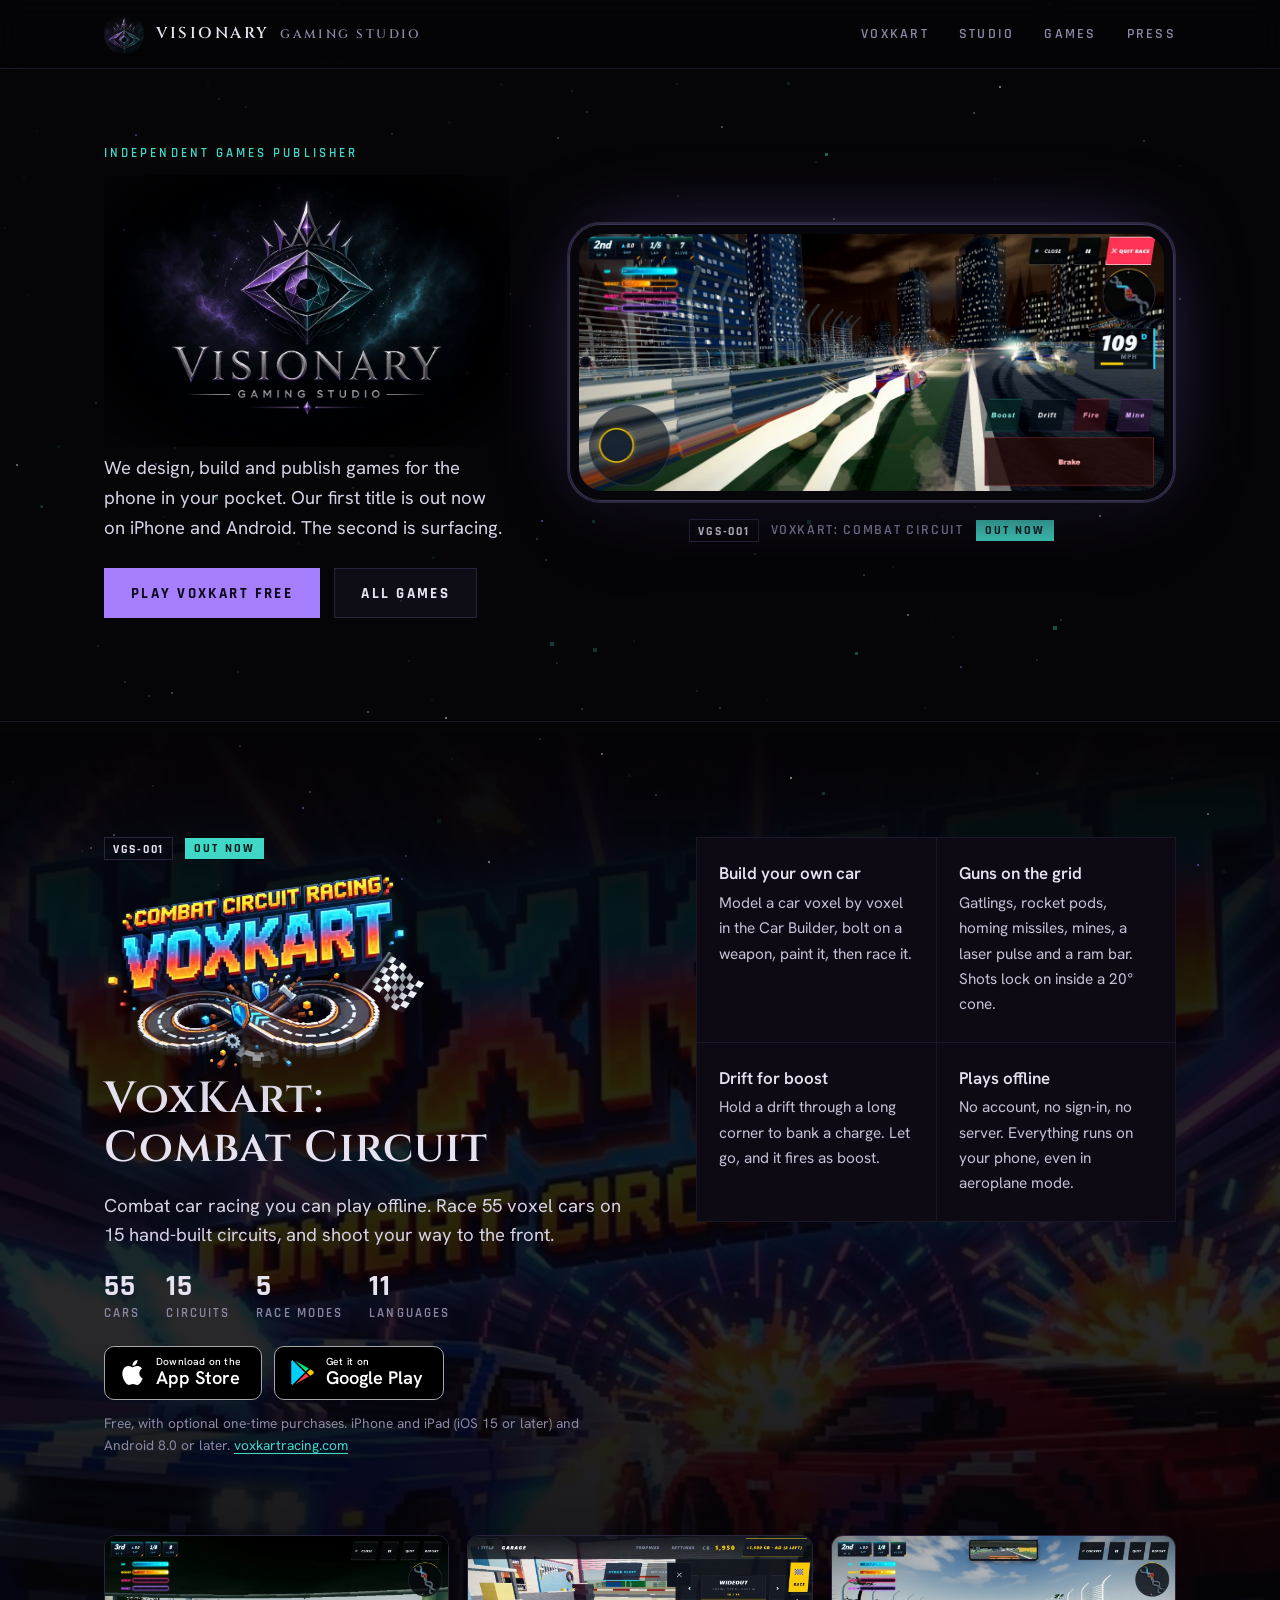
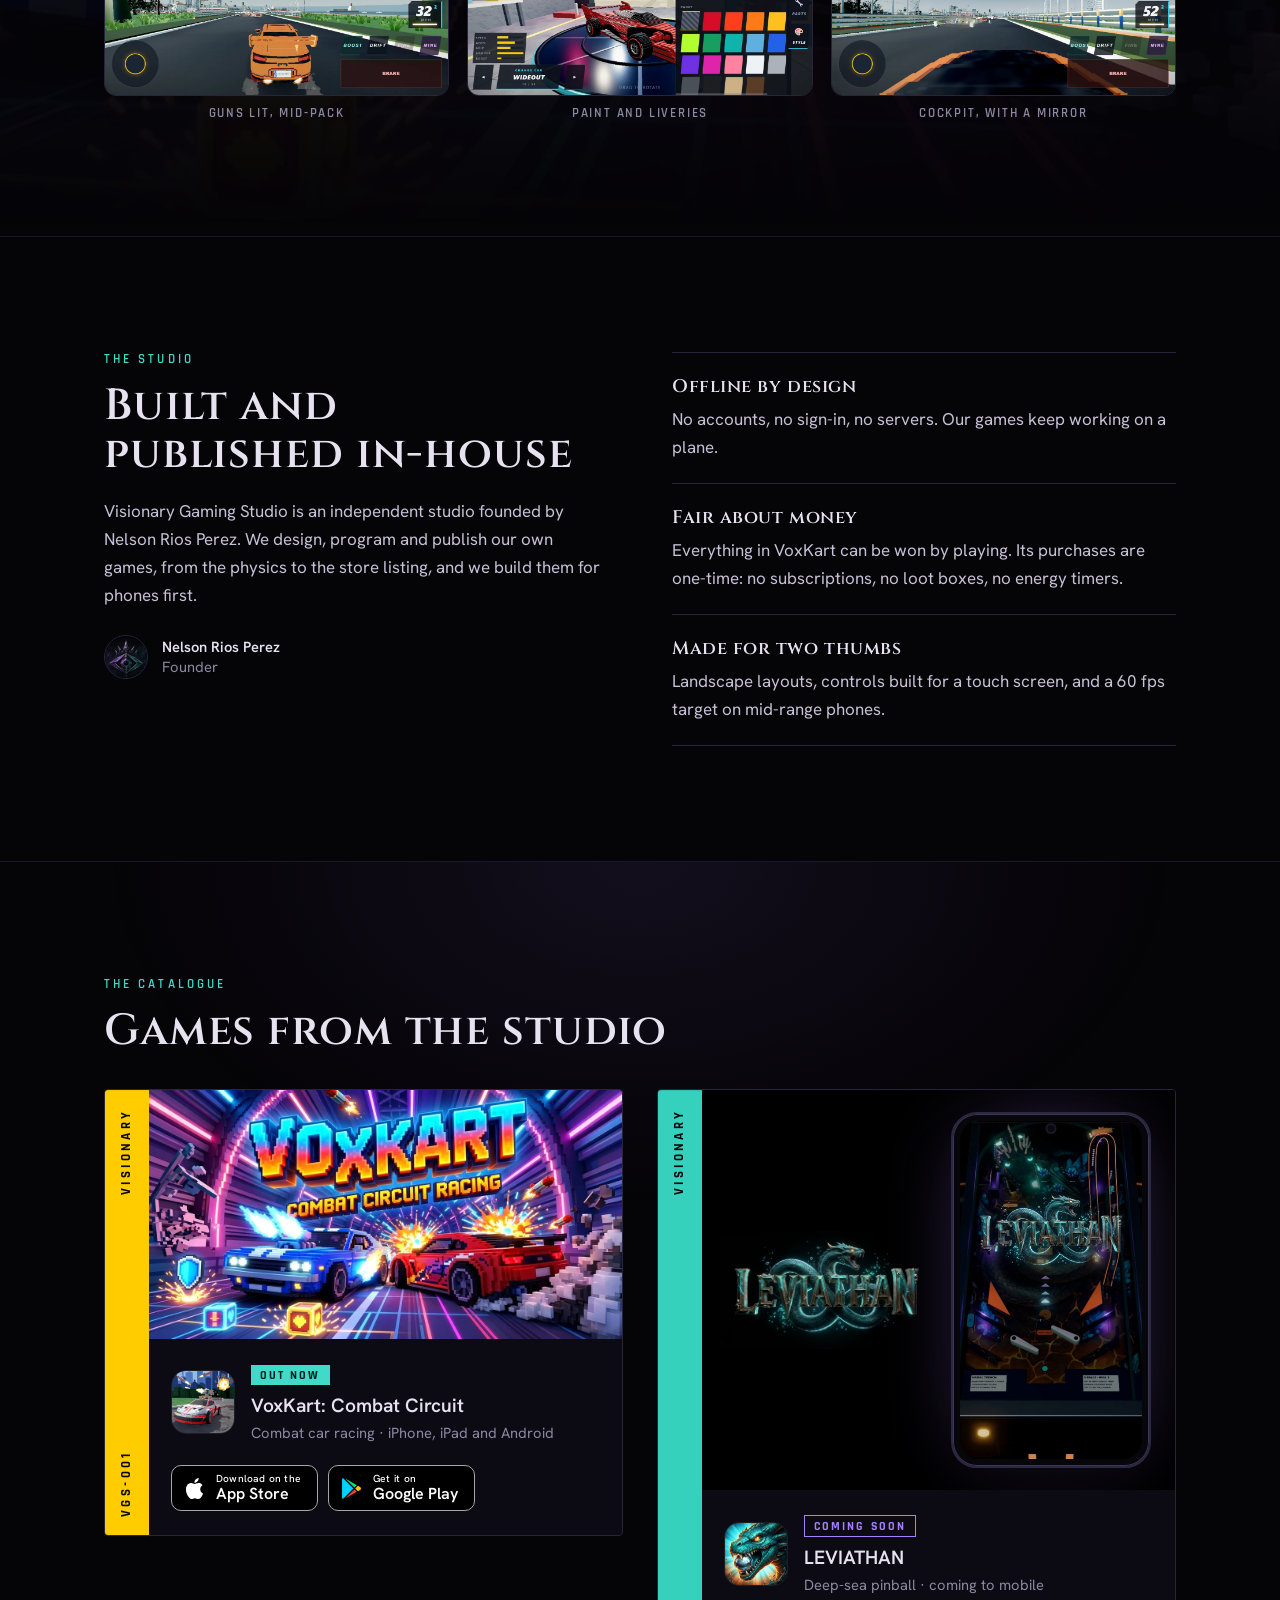
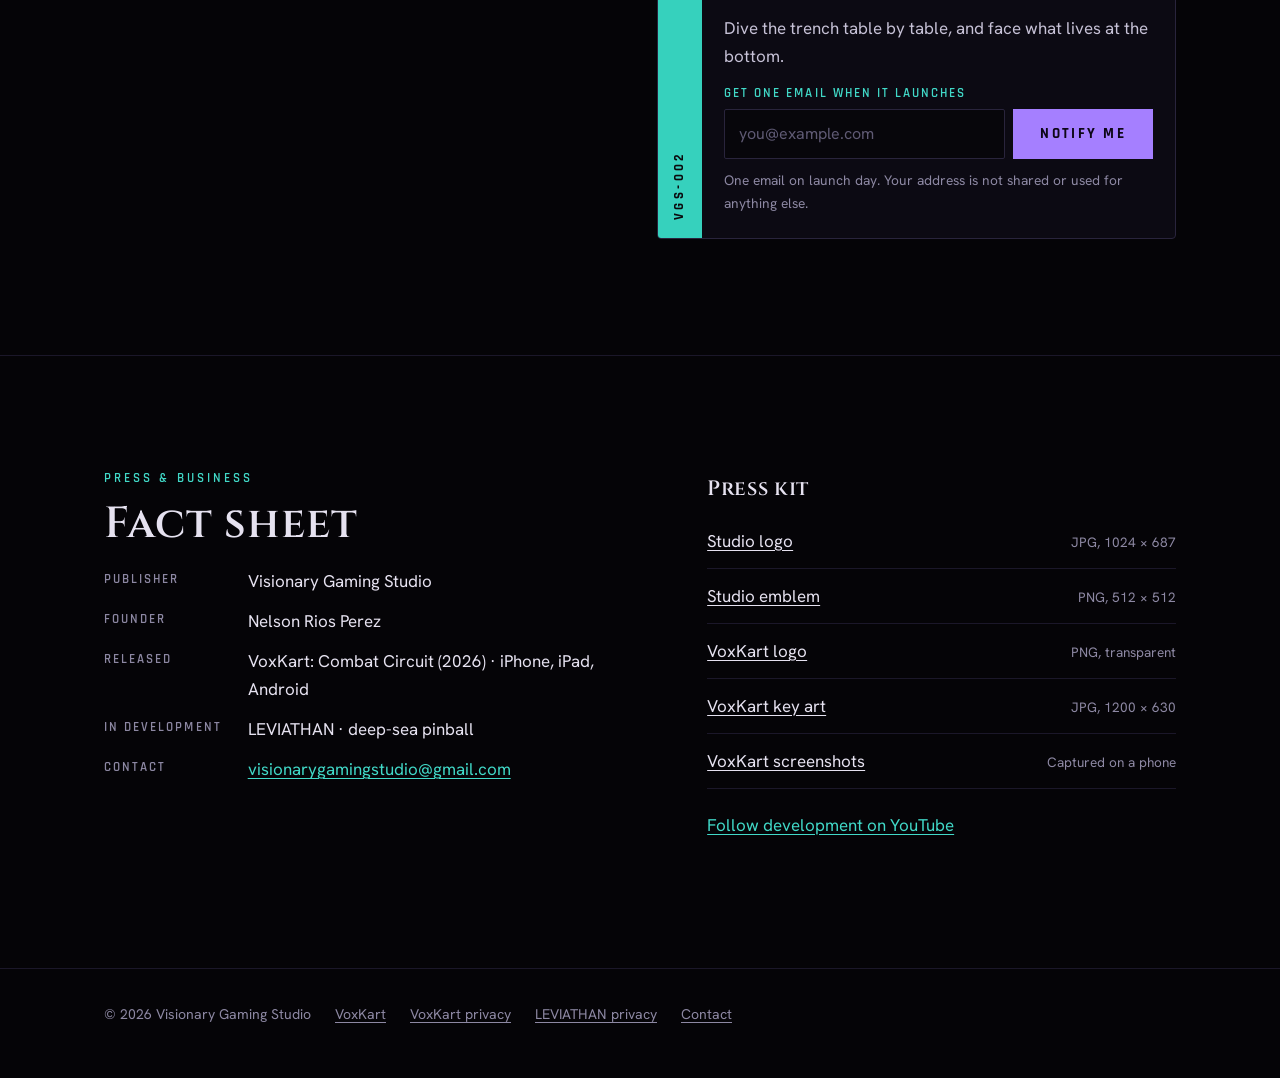
==== commit 2d5952ec: "LEVIATHAN: gameplay video on the coming-soon card; app-ads.txt for AdMob The card's cover is now the" ====
--- a/index.html
+++ b/index.html
@@ -113,7 +113,7 @@
 <link rel="preconnect" href="https://fonts.gstatic.com" crossorigin>
 <link rel="stylesheet" href="https://fonts.googleapis.com/css2?family=Cinzel:wght@500;600;700&family=Hanken+Grotesk:ital,wght@0,400;0,500;0,600;1,400&family=Rajdhani:wght@500;600;700&display=swap">
 <link rel="preload" as="image" href="/assets/web/vgs-logo.webp">
-<link rel="stylesheet" href="/css/site.css?v=1">
+<link rel="stylesheet" href="/css/site.css?v=2">
 </head>
 <body>
 <a class="skip" href="#main">Skip to content</a>
@@ -263,8 +263,17 @@
         <li class="sleeve" id="leviathan" style="--game: #36d1bd">
           <div class="spine" aria-hidden="true"><span>VGS-002</span><span>Visionary</span></div>
           <div class="sleeve-body">
-          <div class="cover cover-contain">
-            <img src="/assets/web/leviathan-logo.webp" width="900" height="502" loading="lazy" alt="LEVIATHAN logo: a sea serpent coiled through the letters">
+          <!-- LEVIATHAN is played upright, so its phone stands up: real gameplay beside the logo. -->
+          <div class="cover cover-stage">
+            <img class="stage-logo" src="/assets/web/leviathan-logo.webp" width="900" height="502" loading="lazy" alt="LEVIATHAN logo: a sea serpent coiled through the letters">
+            <figure class="handset handset-tall">
+              <div class="handset-screen">
+                <video autoplay muted loop playsinline preload="metadata" poster="/assets/web/leviathan-phone-poster.jpg"
+                       aria-label="LEVIATHAN gameplay on a phone: the ball flies up a deep-sea pinball table, lights the lanes and hits the villain at the top">
+                  <source src="/assets/web/leviathan-phone.mp4" type="video/mp4">
+                </video>
+              </div>
+            </figure>
           </div>
           <div class="sleeve-info">
             <img class="app-icon" src="/assets/web/leviathan-icon.webp" width="64" height="64" loading="lazy" alt="LEVIATHAN app icon">
--- a/css/site.css
+++ b/css/site.css
@@ -259,6 +259,20 @@
 .cover img { width: 100%; height: 100%; object-fit: cover; transition: transform .6s ease; }
 .cover-contain img { object-fit: contain; }
 .sleeve:hover .cover img { transform: scale(1.035); }
+/* LEVIATHAN is a portrait game: its cover is the logo beside a phone standing up */
+.cover-stage {
+  aspect-ratio: auto; display: grid; grid-template-columns: minmax(0, 1fr) auto; align-items: center;
+  gap: 18px; padding: 22px 24px 22px 18px;
+}
+.cover-stage .stage-logo { height: auto; }
+.handset-tall .handset-screen { aspect-ratio: 720 / 1280; width: clamp(150px, 16vw, 200px); padding: 7px; border-radius: 26px; }
+.handset-tall .handset-screen video { border-radius: 19px; }
+.handset-tall .handset-screen::before { left: 50%; top: 11px; transform: translateX(-50%); }
+@media (max-width: 520px) {
+  .cover-stage { grid-template-columns: 1fr; justify-items: center; padding: 20px 16px 24px; }
+  .cover-stage .stage-logo { width: min(260px, 88%); }
+  .handset-tall .handset-screen { width: min(190px, 62vw); }
+}
 .sleeve-info { display: flex; align-items: center; gap: 16px; padding: 20px 22px 4px; }
 .app-icon { width: 64px; height: 64px; flex: none; border-radius: 15px; border: 1px solid rgba(255, 255, 255, .08); }
 .sleeve-info .status { margin-bottom: 8px; }
